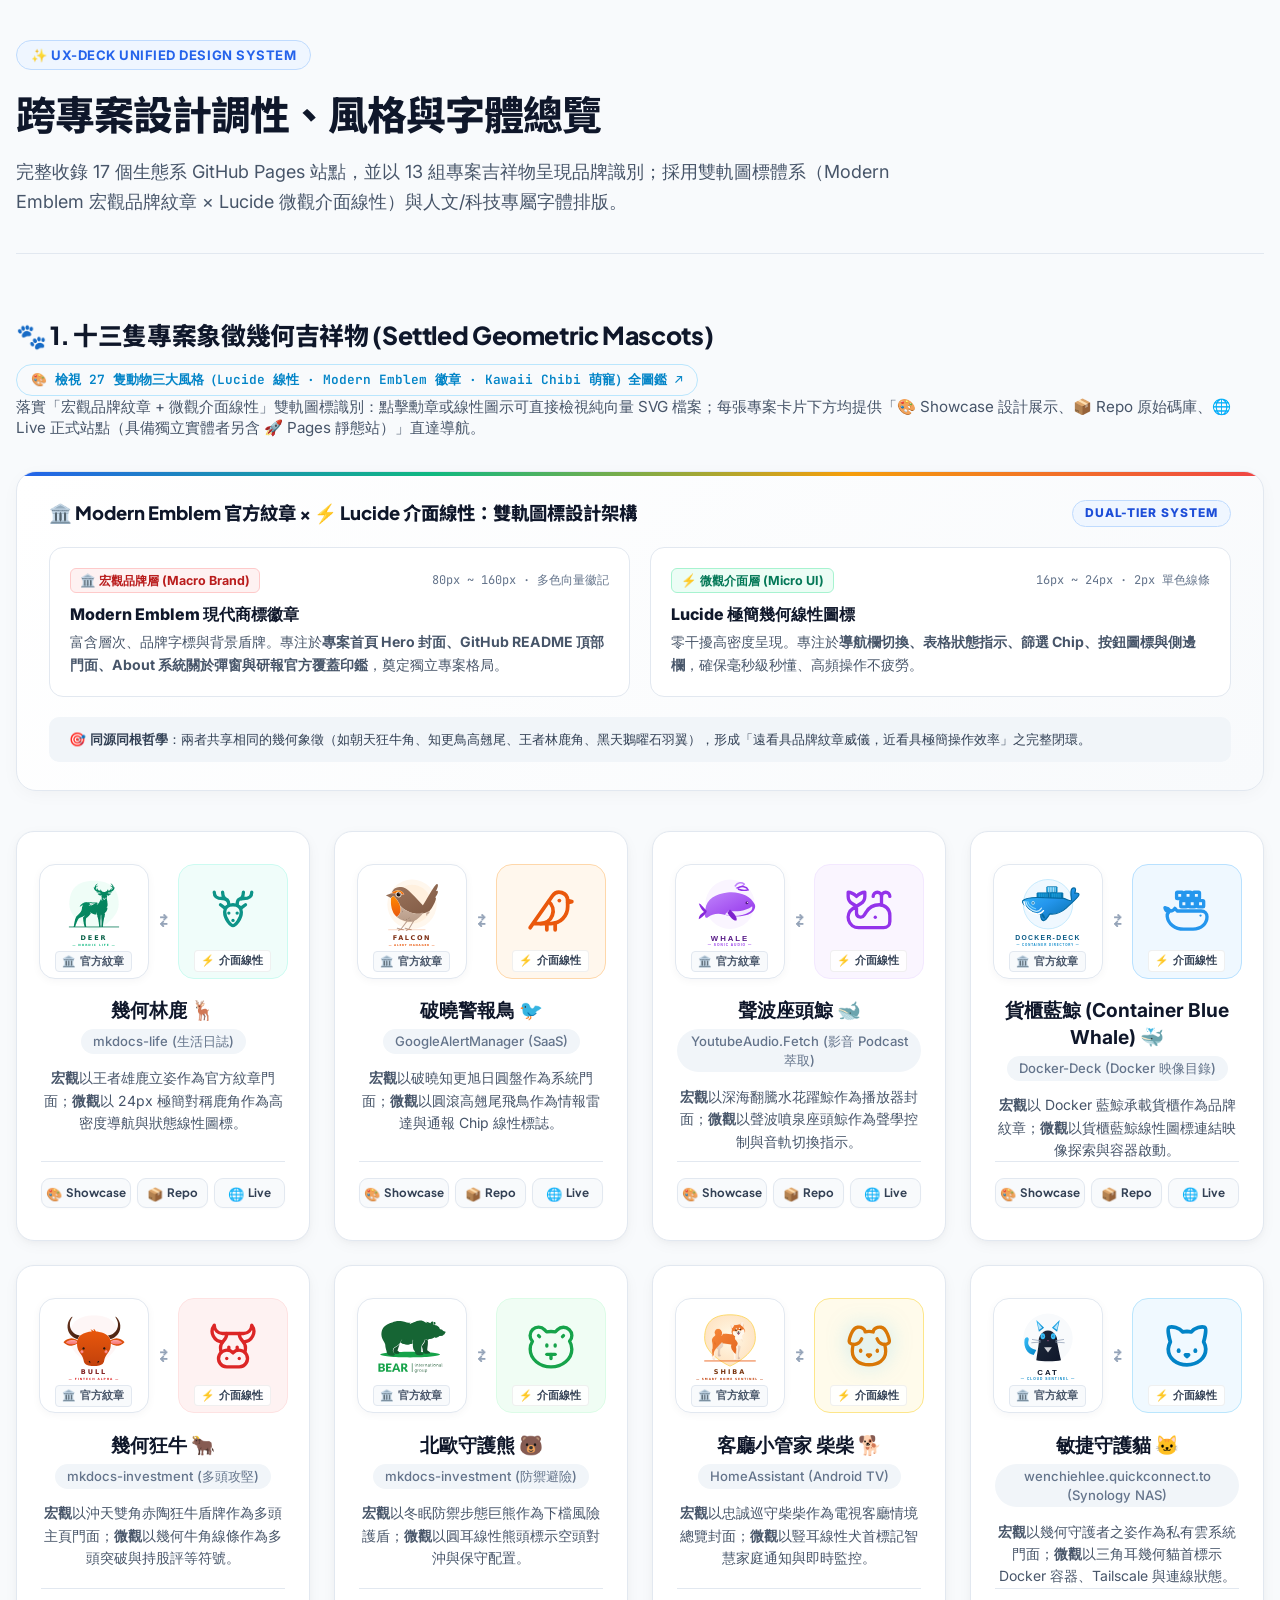
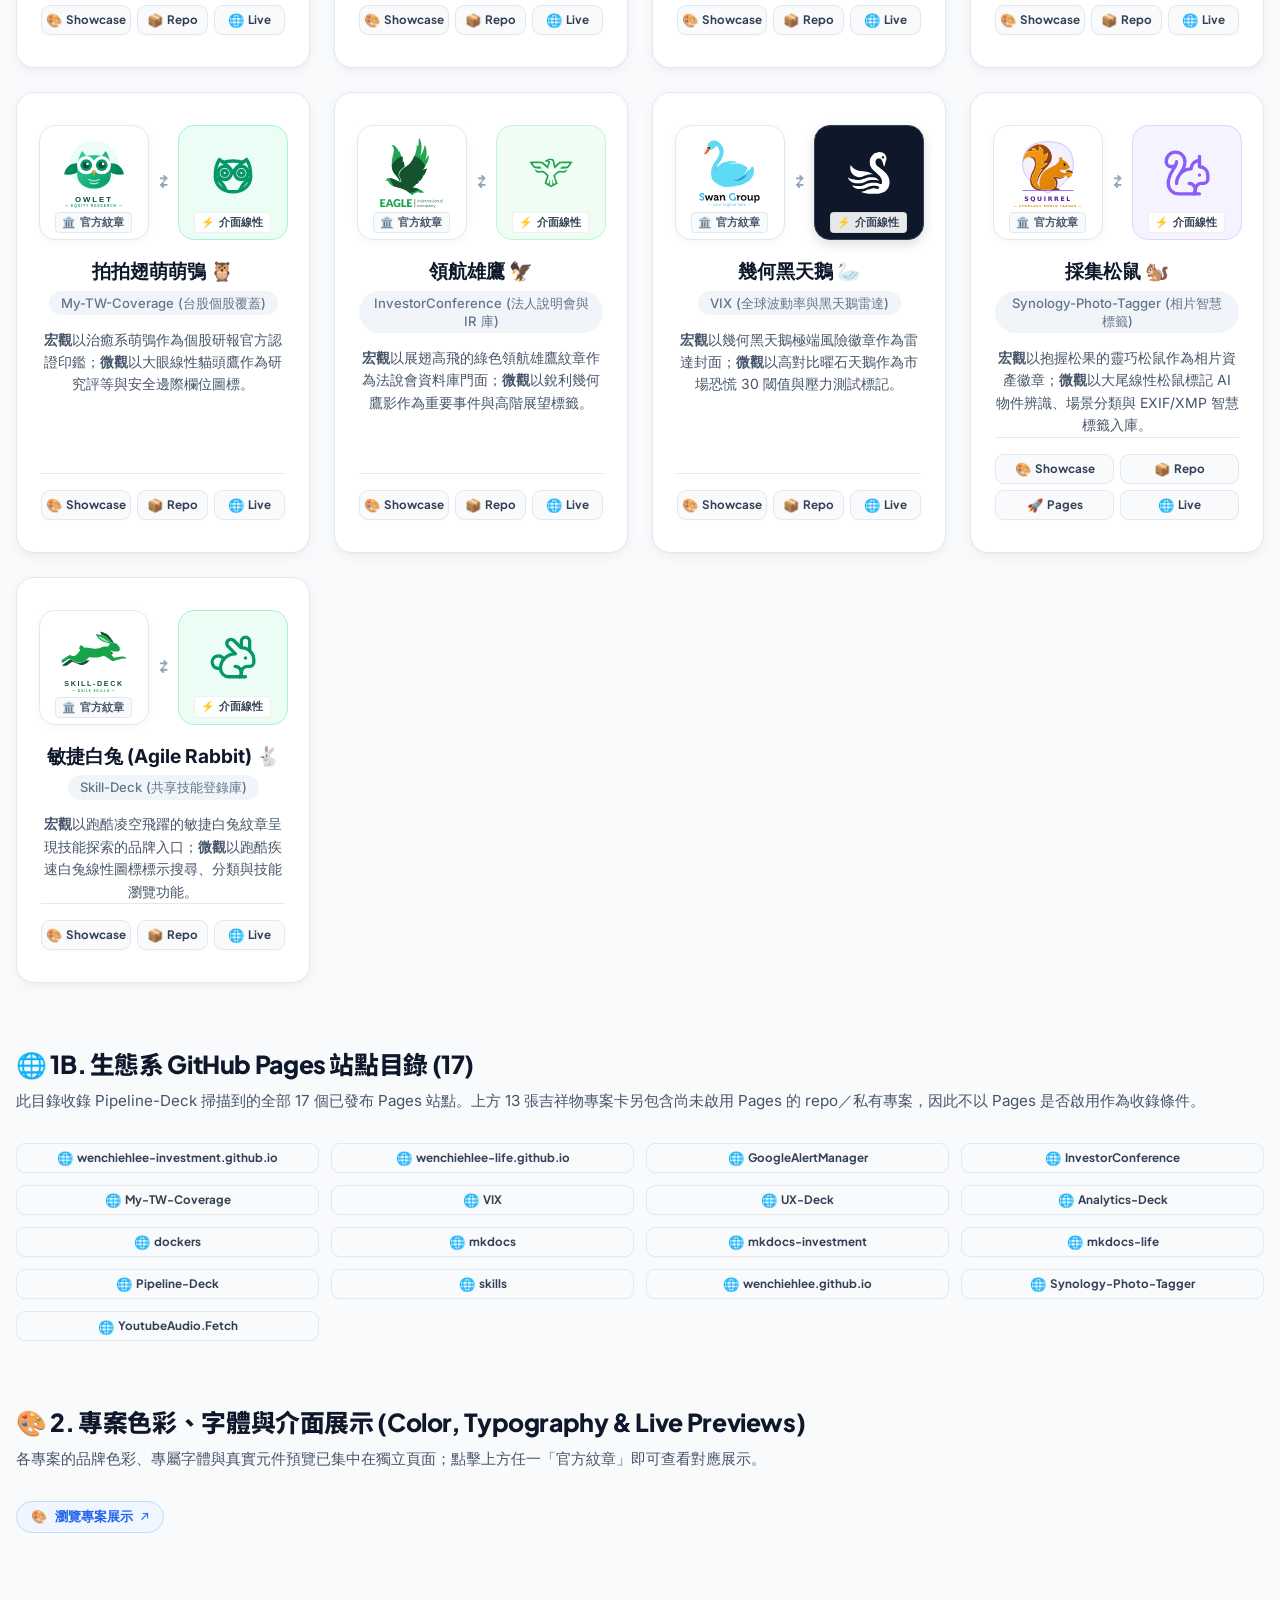
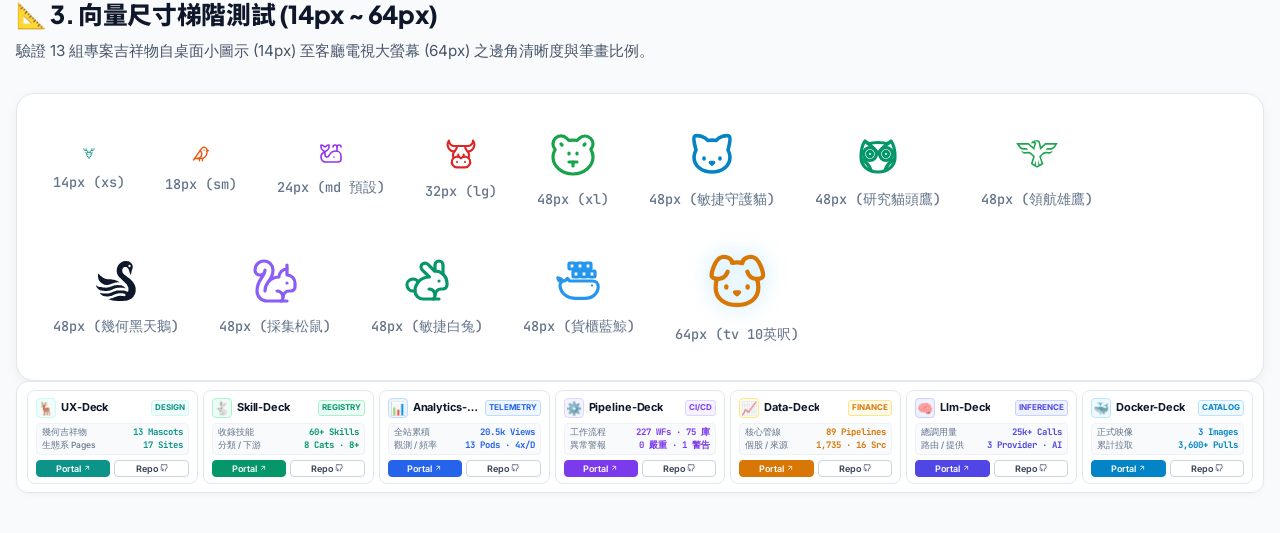
==== index.html @ f63de3fb "fix: clarify mascot and Pages site counts" ====
<!DOCTYPE html>

<html lang="zh-TW">
<head>
<meta charset="utf-8"/>
<meta content="width=device-width, initial-scale=1.0" name="viewport"/>
<title>UX-Deck: 跨專案設計系統與入口導航平台 (Design System &amp; Ecosystem Portal)</title>
<link href="./favicon.svg" rel="icon" type="image/svg+xml"/>
<link href="./favicon.png" rel="icon" sizes="32x32" type="image/png"/>
<link href="./favicon.ico" rel="shortcut icon"/>
<link href="./tokens/tokens.css" rel="stylesheet"/>
<link href="https://fonts.googleapis.com" rel="preconnect"/>
<link crossorigin="" href="https://fonts.gstatic.com" rel="preconnect"/>
<link href="https://fonts.googleapis.com/css2?family=Comfortaa:wght@600;700&amp;family=Inter:wght@400;500;600;700&amp;family=JetBrains+Mono:wght@400;500;600;700&amp;family=LXGW+WenKai+TC:wght@300;400;700&amp;family=Noto+Sans+TC:wght@400;500;600;700&amp;family=Noto+Serif+TC:wght@400;600;700;900&amp;family=Plus+Jakarta+Sans:wght@500;600;700;800&amp;family=Quicksand:wght@500;600;700&amp;family=Zen+Maru+Gothic:wght@500;700&amp;display=swap" rel="stylesheet"/>
<style>
    :root {
      /* White Basis & Crisp Light Theme Palette */
      --bg-studio: #ffffff;
      --bg-subtle: #f8fafc;
      --surface-card: #ffffff;
      --surface-elevated: #f1f5f9;
      --border-light: #e2e8f0;
      --border-subtle: #edf2f7;
      --border-hover: #cbd5e1;
      
      --text-main: #0f172a;       /* Slate 900 */
      --text-muted: #475569;      /* Slate 600 */
      --text-dim: #94a3b8;        /* Slate 400 */

      --shadow-sm: 0 1px 3px rgba(0, 0, 0, 0.05), 0 1px 2px rgba(0, 0, 0, 0.03);
      --shadow-card: 0 4px 16px -2px rgba(15, 23, 42, 0.05), 0 2px 6px -1px rgba(15, 23, 42, 0.03);
      --shadow-hover: 0 12px 28px -4px rgba(15, 23, 42, 0.08), 0 4px 10px -2px rgba(15, 23, 42, 0.04);
    }

    * {
      box-sizing: border-box;
      margin: 0;
      padding: 0;
    }

    body {
      background-color: var(--bg-studio);
      color: var(--text-main);
      font-family: "Noto Sans TC", -apple-system, BlinkMacSystemFont, "Segoe UI", Roboto, sans-serif;
      line-height: 1.6;
      padding: 3.5rem 1.75rem 6rem;
      min-height: 100vh;
      background-image: 
        radial-gradient(circle at 10% 8%, rgba(56, 189, 248, 0.04) 0%, transparent 35%),
        radial-gradient(circle at 90% 15%, rgba(139, 92, 246, 0.03) 0%, transparent 40%),
        radial-gradient(circle at 50% 95%, rgba(13, 148, 136, 0.03) 0%, transparent 45%);
      background-attachment: fixed;
    }

    .container {
      max-width: 1280px;
      margin: 0 auto;
    }

    /* Studio Header */
    header {
      margin-bottom: 3.5rem;
      border-bottom: 1px solid var(--border-light);
      padding-bottom: 2.25rem;
      display: flex;
      flex-direction: column;
      gap: 1.15rem;
    }
    .header-badge {
      display: inline-flex;
      align-items: center;
      gap: 8px;
      background: #eff6ff;
      color: #2563eb;
      border: 1px solid #bfdbfe;
      padding: 5px 14px;
      border-radius: 9999px;
      font-size: 0.82rem;
      font-weight: 700;
      width: fit-content;
      letter-spacing: 0.04em;
    }
    h1 {
      font-size: 2.5rem;
      font-weight: 800;
      letter-spacing: -0.025em;
      line-height: 1.25;
      color: #0f172a;
      font-family: "Plus Jakarta Sans", "Noto Sans TC", sans-serif;
    }
    .subtitle {
      color: var(--text-muted);
      font-size: 1.125rem;
      max-width: 920px;
      line-height: 1.65;
    }

    /* Section Headers */
    .section-title {
      font-size: 1.55rem;
      font-weight: 800;
      margin: 4rem 0 1rem;
      display: flex;
      align-items: center;
      gap: 0.75rem;
      color: #0f172a;
      font-family: "Plus Jakarta Sans", "Noto Sans TC", sans-serif;
      letter-spacing: -0.015em;
    }
    .section-desc {
      color: var(--text-muted);
      font-size: 0.95rem;
      margin-top: -0.5rem;
      margin-bottom: 2rem;
    }

    /* Mascot Icons Standard Styling */
    .ux-icon {
      display: inline-block;
      width: 24px;
      height: 24px;
      vertical-align: middle;
      flex-shrink: 0;
      stroke-width: 1.6;
      stroke: currentColor;
      fill: none;
      stroke-linecap: round;
      stroke-linejoin: round;
      transition: all 0.25s cubic-bezier(0.2, 0, 0, 1);
    }
    .ux-icon-xs { width: 14px; height: 14px; }
    .ux-icon-sm { width: 18px; height: 18px; }
    .ux-icon-md { width: 24px; height: 24px; }
    .ux-icon-lg { width: 32px; height: 32px; }
    .ux-icon-xl { width: 48px; height: 48px; }
    .ux-icon-tv { width: 64px; height: 64px; stroke-width: 2.0; }

    /* Mascot Brand Colors & Micro-Interactions on Light Background */
    .ux-icon-deer { color: #0d9488; }
    .ux-icon-deer:hover { transform: translateY(-3px) scale(1.08); color: #0f766e; }

    .ux-icon-falcon { color: #ea580c; }
    .ux-icon-falcon:hover { transform: rotate(-6deg) scale(1.1); color: #c2410c; }

    .ux-icon-whale { color: #9333ea; }
    .ux-icon-whale:hover { transform: translateY(-3px) rotate(3deg); color: #7e22ce; }

    .ux-icon-bull { color: #dc2626; }
    .ux-icon-bull:hover { transform: translateY(-3px) scale(1.1); color: #b91c1c; }

    .ux-icon-bear { color: #16a34a; }
    .ux-icon-bear:hover { transform: translateY(3px) scale(1.08); color: #15803d; }

    .ux-icon-sentinel { color: #d97706; }
    .ux-icon-sentinel:hover { transform: scale(1.12); color: #b45309; }

    .ux-icon-owl { color: #059669; }
    .ux-icon-owl:hover { transform: translateY(-3px) scale(1.1); color: #047857; }


    /* Squirrel Brand Styles (Synology-Photo-Tagger) */
    .ux-icon-squirrel { color: #8b5cf6; }
    .ux-icon-squirrel:hover { transform: translateY(-3px) scale(1.1); color: #7c3aed; filter: drop-shadow(0 0 8px rgba(139, 92, 246, 0.45)); }
    .mascot-card.card-squirrel:hover::before { background: #8b5cf6; }
    .wrapper-squirrel { background: #f5f3ff; border: 1px solid #ddd6fe; }

    /* Photo Tagger Live Preview Mock */
    .preview-tagger-menubar {
      background: #ffffff;
      border: 1px solid #e9d5ff;
      border-radius: 12px;
      padding: 12px 18px;
      margin-bottom: 1.25rem;
      box-shadow: 0 2px 10px rgba(139, 92, 246, 0.05);
    }
    .tagger-mock-header {
      display: flex;
      align-items: center;
      justify-content: space-between;
      margin-bottom: 12px;
      flex-wrap: wrap;
      gap: 10px;
    }
    .tagger-mock-brand {
      display: flex;
      align-items: center;
      gap: 8px;
      font-weight: 800;
      font-size: 0.96rem;
      color: #4c1d95;
    }
    .tagger-mock-brand svg {
      width: 20px;
      height: 20px;
      color: #8b5cf6;
    }
    .tagger-mock-status {
      display: inline-flex;
      align-items: center;
      gap: 6px;
      font-size: 0.74rem;
      font-weight: 600;
      color: #7c3aed;
      background: #f5f3ff;
      border: 1px solid #ddd6fe;
      padding: 3px 10px;
      border-radius: 9999px;
    }
    .tagger-mock-tabs {
      display: flex;
      align-items: center;
      gap: 6px;
      overflow-x: auto;
      padding-bottom: 2px;
    }
    .tagger-mock-tab {
      font-size: 0.78rem;
      font-weight: 600;
      padding: 5px 12px;
      border-radius: 8px;
      color: #64748b;
      cursor: pointer;
      white-space: nowrap;
      transition: all 0.2s ease;
    }
    .tagger-mock-tab:hover {
      color: #4c1d95;
      background: #faf5ff;
    }
    .tagger-mock-tab.active {
      color: #ffffff;
      background: #8b5cf6;
      box-shadow: 0 2px 6px rgba(139, 92, 246, 0.35);
    }
    .preview-tagger {
      background: #ffffff;
      border: 1px solid #e9d5ff;
      border-radius: 14px;
      padding: 1.5rem;
      box-shadow: 0 4px 20px rgba(139, 92, 246, 0.04);
    }
    .tagger-grid {
      display: grid;
      grid-template-columns: repeat(auto-fit, minmax(240px, 1fr));
      gap: 16px;
      margin-bottom: 1.25rem;
    }
    .tagger-photo-card {
      background: #faf5ff;
      border: 1px solid #e9d5ff;
      border-radius: 12px;
      overflow: hidden;
      display: flex;
      flex-direction: column;
      transition: all 0.2s ease;
    }
    .tagger-photo-card:hover {
      transform: translateY(-2px);
      box-shadow: 0 6px 16px rgba(139, 92, 246, 0.12);
      border-color: #c4b5fd;
    }
    .tagger-thumb {
      height: 120px;
      position: relative;
      display: flex;
      align-items: center;
      justify-content: center;
      color: #ffffff;
      font-size: 0.82rem;
      font-weight: 700;
      text-shadow: 0 1px 3px rgba(0, 0, 0, 0.4);
    }
    .tagger-meta-body {
      padding: 12px;
      display: flex;
      flex-direction: column;
      gap: 8px;
    }
    .tagger-file-row {
      display: flex;
      justify-content: space-between;
      align-items: center;
      font-size: 0.75rem;
      font-family: "JetBrains Mono", monospace;
      color: #6b21a8;
      font-weight: 700;
    }
    .tagger-confidence {
      font-size: 0.7rem;
      font-weight: 700;
      color: #d97706;
      background: #fef3c7;
      padding: 1px 6px;
      border-radius: 4px;
    }
    .tagger-chips {
      display: flex;
      flex-wrap: wrap;
      gap: 4px;
    }
    .tagger-chip {
      font-size: 0.72rem;
      font-weight: 600;
      padding: 2px 7px;
      border-radius: 6px;
      background: #f3e8ff;
      color: #6b21a8;
      border: 1px solid #e9d5ff;
    }
    .tagger-chip.highlight {
      background: #fef3c7;
      color: #b45309;
      border-color: #fde68a;
    }
    .tagger-sync-badge {
      display: inline-flex;
      align-items: center;
      gap: 4px;
      font-size: 0.7rem;
      font-weight: 600;
      color: #059669;
    }

    /* Mascot Grid (White Card Basis) */
    .mascot-grid {
      display: grid;
      grid-template-columns: repeat(auto-fit, minmax(260px, 1fr));
      gap: 1.5rem;
      margin-bottom: 3.5rem;
    }
    .mascot-card {
      background: var(--surface-card);
      border: 1px solid var(--border-light);
      border-radius: 18px;
      padding: 2rem 1.5rem;
      display: flex;
      flex-direction: column;
      align-items: center;
      text-align: center;
      transition: all 0.25s ease;
      position: relative;
      overflow: hidden;
      box-shadow: var(--shadow-card);
    }
    .mascot-card::before {
      content: "";
      position: absolute;
      top: 0;
      left: 0;
      right: 0;
      height: 4px;
      background: transparent;
      transition: all 0.25s ease;
    }
    .mascot-card:hover {
      transform: translateY(-5px);
      border-color: var(--border-hover);
      box-shadow: var(--shadow-hover);
    }
    .mascot-card.card-deer:hover::before { background: #0d9488; }
    .mascot-card.card-falcon:hover::before { background: #ea580c; }
    .mascot-card.card-whale:hover::before { background: #9333ea; }
    .ux-icon-docker { color: #2496ed; }
    .ux-icon-docker:hover { transform: translateY(-3px) scale(1.08); color: #0877c9; }
    .mascot-card.card-docker-whale:hover::before { background: #2496ed; }
    .wrapper-docker-whale { background: #eff8ff; border: 1px solid #b8e1ff; }
    .mascot-card.card-bull:hover::before { background: #dc2626; }
    .mascot-card.card-bear:hover::before { background: #16a34a; }
    .mascot-card.card-sentinel:hover::before { background: #d97706; }
    .mascot-card.card-owl:hover::before { background: #059669; }

    .ux-icon-pangolin { color: #0284c7; }
    .ux-icon-pangolin:hover { transform: scale(1.12); color: #0369a1; }
    .mascot-card.card-pangolin:hover::before { background: #0284c7; }
    .wrapper-pangolin { background: #f0f9ff; border: 1px solid #bae6fd; }

    .ux-icon-eagle { color: #22a553; }
    .ux-icon-eagle:hover { transform: translateY(-3px) scale(1.08); color: #166534; filter: drop-shadow(0 0 8px rgba(34, 165, 83, 0.45)); }
    .mascot-card.card-eagle:hover::before { background: #22a553; }
    .wrapper-eagle { background: #f0fdf4; border: 1px solid #bbf7d0; }

    .ux-icon-swan { color: #0f172a; }
    .ux-icon-swan:hover { transform: translateY(-3px) scale(1.08); color: #ef4444; filter: drop-shadow(0 0 8px rgba(239, 68, 68, 0.6)); }
    .mascot-card.card-swan:hover::before { background: #0f172a; }
    .wrapper-swan { background: #0f172a; border: 1px solid #334155; box-shadow: 0 4px 12px rgba(15, 23, 42, 0.15); }
    .wrapper-swan .ux-icon-swan, .vix-mock-brand .ux-icon-swan { color: #ffffff; }

    /* Skill-Deck / Agile Rabbit */
    .ux-icon-rabbit { color: #059669; }
    .ux-icon-rabbit:hover { transform: translateY(-3px) scale(1.08); color: #047857; }
    .mascot-card.card-rabbit:hover::before { background: #059669; }
    .wrapper-rabbit { background: #ecfdf5; border: 1px solid #a7f3d0; }
    .skills-registry-preview {
      border: 1px solid #d1fae5;
      border-radius: 16px;
      background: #f8fffb;
      padding: clamp(14px, 2.5vw, 24px);
      color: #0f172a;
    }
    .skills-registry-topbar, .skills-registry-brand, .skills-registry-actions,
    .skills-registry-stats, .skills-registry-filters, .skills-card-meta,
    .skills-card-footer { display: flex; align-items: center; }
    .skills-registry-topbar { justify-content: space-between; gap: 12px; flex-wrap: wrap; margin-bottom: 20px; }
    .skills-registry-brand { gap: 10px; font-weight: 800; color: #065f46; }
    .skills-registry-brand img { width: 34px; height: 34px; object-fit: contain; }
    .skills-registry-actions { gap: 8px; flex-wrap: wrap; }
    .skills-language-toggle { display: inline-flex; padding: 2px; gap: 2px; border: 1px solid #a7f3d0; border-radius: 999px; background: #fff; }
    .skills-language-toggle button { border: 0; border-radius: 999px; padding: 4px 8px; background: transparent; color: #047857; font: 700 .66rem "Inter", "Noto Sans TC", sans-serif; cursor: pointer; }
    .skills-language-toggle button[aria-pressed="true"] { background: #059669; color: #fff; }
    .skills-language-toggle button:focus-visible { outline: 2px solid #047857; outline-offset: 2px; }
    .skills-registry-link { color: #047857; text-decoration: none; font-size: .78rem; font-weight: 700; padding: 6px 10px; border: 1px solid #a7f3d0; border-radius: 999px; background: #fff; }
    .skills-registry-hero { display: grid; grid-template-columns: minmax(0, 1fr) auto; gap: 20px; align-items: center; padding: 18px 20px; border: 1px solid #d1fae5; border-radius: 14px; background: linear-gradient(115deg, #fff 0%, #ecfdf5 100%); }
    .skills-registry-hero h3 { font-size: clamp(1.1rem, 2vw, 1.45rem); color: #064e3b; margin-bottom: 4px; }
    .skills-registry-hero p { color: #475569; font-size: .86rem; }
    .skills-registry-search { margin: 16px 0 12px; background: #fff; border: 1px solid #a7f3d0; border-radius: 10px; padding: 10px 14px; color: #64748b; font-size: .82rem; }
    .skills-registry-stats { gap: 8px; flex-wrap: wrap; margin-bottom: 14px; }
    .skills-stat { padding: 5px 9px; border-radius: 8px; background: #fff; border: 1px solid #d1fae5; font-size: .72rem; color: #475569; }
    .skills-stat strong { color: #047857; font-family: "JetBrains Mono", monospace; }
    .skills-registry-filters { gap: 7px; flex-wrap: wrap; margin-bottom: 14px; }
    .skills-filter { padding: 4px 9px; border: 1px solid #d1d5db; border-radius: 999px; background: #fff; color: #475569; font-size: .68rem; }
    .skills-filter.active { background: #059669; border-color: #059669; color: #fff; }
    .skills-registry-list { display: grid; grid-template-columns: repeat(2, minmax(0, 1fr)); gap: 10px; }
    .skills-entry { min-width: 0; padding: 12px; border: 1px solid #e2e8f0; border-radius: 11px; background: #fff; }
    .skills-entry h4 { color: #0f172a; font: 700 .77rem "JetBrains Mono", monospace; overflow-wrap: anywhere; margin: 0 0 6px; }
    .skills-card-meta { justify-content: space-between; gap: 8px; margin-bottom: 6px; color: #047857; font-size: .67rem; }
    .skills-entry p { color: #475569; font-size: .73rem; line-height: 1.55; min-height: 2.25em; }
    .skills-card-footer { justify-content: space-between; gap: 8px; margin-top: 9px; padding-top: 8px; border-top: 1px solid #f1f5f9; color: #64748b; font-size: .66rem; }
    .skills-card-footer a { color: #047857; font-weight: 700; text-decoration: none; }
    @media (max-width: 640px) {
      .skills-registry-hero { grid-template-columns: 1fr; }
      .skills-registry-hero img { display: none; }
      .skills-registry-list { grid-template-columns: 1fr; }
    }

    /* 6. wenchiehlee.quickconnect.to Top Bar Preview (Synology Blue NAS 控制列) */
    .preview-nas-menubar {
      background: #ffffff;
      border-radius: 14px;
      overflow: hidden;
      box-shadow: 0 4px 16px rgba(2, 132, 199, 0.16);
      border: 1px solid #bae6fd;
      font-family: "JetBrains Mono", "Inter", sans-serif;
      margin-bottom: 1.15rem;
    }
    .nas-mock-header {
      display: flex;
      align-items: center;
      justify-content: space-between;
      padding: 10px 16px;
      background: #0284c7;
      border-bottom: 1px solid #0369a1;
      gap: 12px;
      flex-wrap: wrap;
    }
    .nas-mock-brand {
      display: flex;
      align-items: center;
      gap: 8px;
    }
    .nas-mock-brand svg {
      width: 22px;
      height: 22px;
      color: #bae6fd;
      filter: drop-shadow(0 0 6px rgba(56, 189, 248, 0.55));
    }
    .nas-mock-site-title {
      font-size: 0.94rem;
      font-weight: 700;
      color: #ffffff;
      letter-spacing: -0.01em;
    }
    .nas-mock-badges {
      display: flex;
      align-items: center;
      gap: 8px;
      flex-wrap: wrap;
    }
    .nas-mock-status {
      display: inline-flex;
      align-items: center;
      gap: 5px;
      font-size: 0.72rem;
      font-weight: 700;
      color: #ffffff;
      background: #22c55e;
      border: 1px solid rgba(255, 255, 255, 0.3);
      padding: 2px 8px;
      border-radius: 9999px;
      box-shadow: 0 1px 3px rgba(34, 197, 94, 0.3);
    }
    .nas-mock-pill {
      background: rgba(255, 255, 255, 0.18);
      border: 1px solid rgba(255, 255, 255, 0.32);
      padding: 2px 8px;
      border-radius: 9999px;
      font-size: 0.72rem;
      font-weight: 600;
      color: #ffffff;
      white-space: nowrap;
    }
    .nas-mock-tabs {
      display: flex;
      align-items: center;
      gap: 12px;
      padding: 6px 16px 8px;
      background: #0369a1;
      overflow-x: auto;
      scrollbar-width: none;
    }
    .nas-mock-tabs::-webkit-scrollbar { display: none; }
    .nas-mock-tab {
      font-size: 0.8rem;
      font-weight: 600;
      color: rgba(255, 255, 255, 0.85);
      padding: 2px 0;
      position: relative;
      cursor: pointer;
      white-space: nowrap;
      transition: color 0.18s ease;
    }
    .nas-mock-tab:hover {
      color: #ffffff;
    }
    .nas-mock-tab.active {
      color: #ffffff;
      font-weight: 700;
    }
    .nas-mock-tab.active::after {
      content: "";
      position: absolute;
      bottom: -4px;
      left: 0;
      right: 0;
      height: 2.5px;
      background: #38bdf8;
      border-radius: 2px;
      box-shadow: 0 0 6px rgba(56, 189, 248, 0.8);
    }

    /* Preview: Synology NAS White Basis DevOps HUD */
    .preview-nas {
      background: #ffffff;
      color: #0f172a;
      border-radius: 20px;
      padding: 2.25rem;
      border: 1px solid #e2e8f0;
      box-shadow: 0 4px 20px rgba(15, 23, 42, 0.05);
      font-family: "Roboto", "Noto Sans TC", sans-serif;
      position: relative;
      overflow: hidden;
    }
    .preview-nas::before {
      content: "";
      position: absolute;
      top: 0;
      left: 0;
      right: 0;
      height: 3px;
      background: linear-gradient(90deg, #0284c7, #38bdf8);
    }
    .nas-header-row {
      display: flex;
      align-items: center;
      justify-content: space-between;
      margin-bottom: 1.25rem;
    }
    .nas-title-box {
      display: flex;
      align-items: center;
      gap: 10px;
    }
    .nas-title {
      font-size: 1.35rem;
      font-weight: 700;
      color: #0f172a;
      letter-spacing: -0.01em;
    }
    .nas-status-badge {
      display: inline-flex;
      align-items: center;
      gap: 6px;
      background: #f0fdf4;
      border: 1px solid #bbf7d0;
      color: #16a34a;
      padding: 3px 10px;
      border-radius: 9999px;
      font-size: 0.76rem;
      font-weight: 700;
      font-family: "JetBrains Mono", monospace;
    }
    .nas-desc-text {
      font-size: 0.88rem;
      color: #475569;
      line-height: 1.6;
      margin-bottom: 1.5rem;
    }
    .nas-metrics-grid {
      display: grid;
      grid-template-columns: repeat(auto-fit, minmax(130px, 1fr));
      gap: 12px;
      margin-bottom: 1.5rem;
    }
    .nas-subcard {
      background: #f8fafc;
      border: 1px solid #e2e8f0;
      padding: 12px 14px;
      border-radius: 12px;
    }
    .nas-subcard-label {
      font-size: 0.72rem;
      color: #64748b;
      font-weight: 600;
      text-transform: uppercase;
      letter-spacing: 0.04em;
      margin-bottom: 4px;
    }
    .nas-subcard-val {
      font-size: 1.15rem;
      font-weight: 700;
      font-family: "JetBrains Mono", monospace;
      color: #0284c7;
    }
    .nas-footer-row {
      display: flex;
      align-items: center;
      justify-content: space-between;
      border-top: 1px solid #e2e8f0;
      padding-top: 1rem;
      font-size: 0.82rem;
      color: #64748b;
    }
    .nas-btn-link {
      display: inline-flex;
      align-items: center;
      gap: 6px;
      background: #0284c7;
      color: #ffffff;
      padding: 6px 14px;
      border-radius: 8px;
      font-size: 0.82rem;
      font-weight: 600;
      text-decoration: none;
      transition: background 0.2s ease, transform 0.2s ease;
    }
    .nas-btn-link:hover {
      background: #0369a1;
      transform: translateY(-1px);
    }


    .icon-wrapper {
      width: 80px;
      height: 80px;
      border-radius: 22px;
      display: flex;
      align-items: center;
      justify-content: center;
      margin-bottom: 1.25rem;
      transition: all 0.25s cubic-bezier(0.4, 0, 0.2, 1);
      text-decoration: none;
      cursor: pointer;
      position: relative;
    }
    .icon-wrapper:hover {
      transform: scale(1.12) translateY(-2px);
      box-shadow: 0 10px 24px rgba(15, 23, 42, 0.08);
    }
    .wrapper-deer { background: #f0fdfa; border: 1px solid #ccfbf1; }
    .wrapper-falcon { background: #fff7ed; border: 1px solid #fed7aa; }
    .wrapper-whale { background: #faf5ff; border: 1px solid #f3e8ff; }
    .wrapper-bull { background: #fef2f2; border: 1px solid #fee2e2; }
    .wrapper-bear { background: #f0fdf4; border: 1px solid #dcfce7; }
    .wrapper-sentinel { background: #fffbeb; border: 1px solid #fde68a; }
    .wrapper-owl { background: #ecfdf5; border: 1px solid #a7f3d0; }
    .wrapper-pangolin { background: #f0f9ff; border: 1px solid #bae6fd; }

    .mascot-card {
      user-select: text;
      -webkit-user-select: text;
    }
    .mascot-name {
      font-weight: 700;
      font-size: 1.2rem;
      margin-bottom: 0.35rem;
      color: #0f172a;
      user-select: text;
      -webkit-user-select: text;
      cursor: text;
    }
    .mascot-project {
      font-size: 0.82rem;
      color: #64748b;
      background: #f1f5f9;
      padding: 3px 12px;
      border-radius: 9999px;
      margin-bottom: 0.85rem;
      font-weight: 500;
      user-select: text;
      -webkit-user-select: text;
      cursor: text;
    }
    .mascot-desc {
      font-size: 0.875rem;
      color: #475569;
      line-height: 1.6;
      user-select: text;
      -webkit-user-select: text;
      cursor: text;
    }

    /* Section 2: Merged Specs & Live Component Previews (1, 1, 1, 1, 1, 1, 1 Layout) */
    .merged-ecosystem-grid {
      display: grid;
      grid-template-columns: 1fr;
      gap: 2.5rem;
      margin-bottom: 3.5rem;
    }
    .merged-project-card {
      background: var(--surface-card);
      border: 1px solid var(--border-light);
      border-radius: 20px;
      padding: 1.85rem;
      display: flex;
      flex-direction: column;
      gap: 1.35rem;
      box-shadow: var(--shadow-card);
      transition: all 0.25s ease;
      position: relative;
    }
    .merged-project-card:hover {
      box-shadow: var(--shadow-hover);
      border-color: var(--border-hover);
    }
    .merged-project-card.full-width {
      grid-column: 1 / -1;
    }
    @media (max-width: 960px) {
      .merged-ecosystem-grid {
        grid-template-columns: 1fr;
      }
    }

    .project-header-bar {
      display: flex;
      align-items: center;
      justify-content: space-between;
      border-bottom: 1px solid var(--border-light);
      padding-bottom: 1rem;
      gap: 1rem;
      flex-wrap: wrap;
    }
    .project-identity {
      display: flex;
      align-items: center;
      gap: 0.85rem;
    }
    .project-title-group {
      display: flex;
      flex-direction: column;
    }
    .project-name {
      font-size: 1.22rem;
      font-weight: 800;
      color: #0f172a;
      letter-spacing: -0.015em;
      line-height: 1.3;
    }
    .project-category {
      font-size: 0.82rem;
      color: #64748b;
      font-weight: 500;
    }
    .live-url-pill {
      display: inline-flex;
      align-items: center;
      gap: 6px;
      padding: 6px 14px;
      border-radius: 9999px;
      font-size: 0.8rem;
      font-weight: 600;
      font-family: "JetBrains Mono", monospace;
      text-decoration: none;
      background: #eff6ff;
      color: #2563eb;
      border: 1px solid #bfdbfe;
      transition: all 0.2s ease;
      white-space: nowrap;
    }
    .live-url-pill:hover {
      background: #2563eb;
      color: #ffffff;
      border-color: #2563eb;
      transform: translateY(-1px);
      box-shadow: 0 4px 12px rgba(37, 99, 235, 0.25);
    }
    .specs-section {
      display: flex;
      flex-direction: column;
      gap: 0.85rem;
      background: #f8fafc;
      border: 1px solid var(--border-light);
      border-radius: 14px;
      padding: 1.15rem 1.25rem;
    }
    .specs-top-row {
      display: flex;
      align-items: center;
      justify-content: space-between;
      gap: 1rem;
      flex-wrap: wrap;
    }
    .specs-badge-label {
      font-size: 0.75rem;
      font-weight: 700;
      color: #64748b;
      text-transform: uppercase;
      letter-spacing: 0.05em;
    }
    .matrix-swatches {
      display: flex;
      gap: 8px;
    }
    .swatch {
      width: 26px;
      height: 26px;
      border-radius: 7px;
      border: 1px solid rgba(0, 0, 0, 0.08);
      cursor: pointer;
      transition: transform 0.2s ease;
      box-shadow: 0 1px 3px rgba(0, 0, 0, 0.08);
    }
    .swatch:hover {
      transform: scale(1.15);
    }
    .font-sample-box {
      border-top: 1px dashed #e2e8f0;
      padding-top: 0.75rem;
    }
    .font-name-tag {
      font-size: 0.72rem;
      color: #64748b;
      font-weight: 600;
      text-transform: uppercase;
      letter-spacing: 0.04em;
      margin-bottom: 0.35rem;
      display: flex;
      justify-content: space-between;
    }
    .font-preview-text {
      font-size: 0.96rem;
      color: #1e293b;
      line-height: 1.5;
    }
    .live-preview-section {
      display: flex;
      flex-direction: column;
      gap: 0.65rem;
    }
    .preview-section-header {
      font-size: 0.75rem;
      font-weight: 700;
      color: #64748b;
      text-transform: uppercase;
      letter-spacing: 0.05em;
      display: flex;
      align-items: center;
      gap: 6px;
    }

    /* 1. Life Top Bar Menu Preview (實體頂部導航與選單列預覽) */
    .preview-life-menubar {
      background: #009688;
      border-radius: 14px;
      overflow: hidden;
      box-shadow: 0 4px 16px rgba(13, 148, 136, 0.16);
      border: 1px solid rgba(255, 255, 255, 0.18);
      font-family: "Quicksand", "LXGW WenKai TC", -apple-system, sans-serif;
      margin-bottom: 1.15rem;
    }
    .life-mock-header {
      display: flex;
      align-items: center;
      justify-content: space-between;
      padding: 10px 16px;
      background: #009688;
      color: #ffffff;
      gap: 12px;
      flex-wrap: wrap;
    }
    .life-mock-brand {
      display: flex;
      align-items: center;
      gap: 8px;
    }
    .life-mock-brand svg {
      width: 22px;
      height: 22px;
      stroke: #2dd4bf;
      stroke-width: 1.8;
      fill: none;
      filter: drop-shadow(0 0 6px rgba(45, 212, 191, 0.45));
    }
    .life-mock-site-title {
      font-size: 0.96rem;
      font-weight: 700;
      color: #ffffff;
      letter-spacing: 0.02em;
    }
    .life-mock-controls {
      display: flex;
      align-items: center;
      gap: 8px;
    }
    .life-mock-search {
      display: flex;
      align-items: center;
      gap: 6px;
      background: rgba(0, 0, 0, 0.16);
      padding: 4px 10px;
      border-radius: 6px;
      font-size: 0.78rem;
      color: rgba(255, 255, 255, 0.85);
    }
    .life-mock-pill {
      background: rgba(255, 255, 255, 0.18);
      border: 1px solid rgba(255, 255, 255, 0.32);
      padding: 3px 10px;
      border-radius: 9999px;
      font-size: 0.74rem;
      font-weight: 600;
      color: #ffffff;
      white-space: nowrap;
    }
    .life-mock-tabs {
      display: flex;
      align-items: center;
      gap: 14px;
      padding: 6px 16px 8px;
      background: #00897b;
      overflow-x: auto;
      scrollbar-width: none;
    }
    .life-mock-tabs::-webkit-scrollbar { display: none; }
    .life-mock-tab {
      font-size: 0.82rem;
      font-weight: 600;
      color: rgba(255, 255, 255, 0.88);
      padding: 2px 0;
      position: relative;
      cursor: pointer;
      white-space: nowrap;
      transition: color 0.18s ease;
    }
    .life-mock-tab:hover {
      color: #ffffff;
    }
    .life-mock-tab.active {
      color: #ffffff;
      font-weight: 700;
    }
    .life-mock-tab.active::after {
      content: "";
      position: absolute;
      bottom: -4px;
      left: 0;
      right: 0;
      height: 2.5px;
      background: #ffffff;
      border-radius: 2px;
    }

    /* 1. Life Warm Editorial Card (方案 A: LXGW WenKai TC 溫潤隨筆手帳風) */
    .preview-life {
      background: #faf8f5;
      color: #292524;
      border-radius: 20px;
      padding: 2.25rem;
      border: 1px solid #e7e5e4;
      box-shadow: 0 6px 24px -4px rgba(13, 148, 136, 0.06);
      font-family: "LXGW WenKai TC", -apple-system, sans-serif;
      position: relative;
    }
    .life-tag {
      display: inline-flex;
      align-items: center;
      gap: 6px;
      background: rgba(13, 148, 136, 0.1);
      color: #0d9488;
      padding: 4px 14px;
      border-radius: 9999px;
      font-weight: 700;
      font-size: 0.82rem;
      margin-bottom: 1.15rem;
      font-family: "Quicksand", "Noto Sans TC", sans-serif;
    }
    .life-title {
      font-size: 1.55rem;
      font-weight: 700;
      color: #1c1917;
      margin-bottom: 0.85rem;
      line-height: 1.4;
    }
    .life-body {
      font-size: 1rem;
      color: #57534e;
      line-height: 1.8;
      margin-bottom: 1.5rem;
    }
    .life-footer {
      display: flex;
      align-items: center;
      justify-content: space-between;
      border-top: 1px solid #e7e5e4;
      padding-top: 1.15rem;
      font-family: "Noto Sans TC", sans-serif;
      font-size: 0.85rem;
      color: #78716c;
    }
    .life-btn {
      color: #0d9488;
      font-weight: 700;
      text-decoration: none;
      display: inline-flex;
      align-items: center;
      gap: 4px;
      transition: color 0.2s ease;
    }
    .life-btn:hover { color: #0f766e; }

    /* 2. GoogleAlertManager Top Bar Preview (即時情報過濾選單列) */
    .preview-alert-menubar {
      background: #ffffff;
      border-radius: 14px;
      overflow: hidden;
      box-shadow: 0 4px 16px rgba(234, 88, 12, 0.12);
      border: 1px solid #fed7aa;
      font-family: "Inter", "Noto Sans TC", sans-serif;
      margin-bottom: 1.15rem;
    }
    .alert-mock-header {
      display: flex;
      align-items: center;
      justify-content: space-between;
      padding: 10px 16px;
      background: #ffffff;
      border-bottom: 1px solid #ffedd5;
      gap: 12px;
      flex-wrap: wrap;
    }
    .alert-mock-brand {
      display: flex;
      align-items: center;
      gap: 8px;
    }
    .alert-mock-brand svg {
      width: 22px;
      height: 22px;
      color: #ea580c;
    }
    .alert-mock-site-title {
      font-size: 0.96rem;
      font-weight: 800;
      color: #0f172a;
      letter-spacing: -0.01em;
    }
    .alert-mock-status {
      display: inline-flex;
      align-items: center;
      gap: 5px;
      font-size: 0.72rem;
      font-weight: 700;
      color: #16a34a;
      background: #f0fdf4;
      border: 1px solid #bbf7d0;
      padding: 2px 8px;
      border-radius: 9999px;
      font-family: "JetBrains Mono", monospace;
    }
    .alert-mock-tabs {
      display: flex;
      align-items: center;
      gap: 8px;
      padding: 6px 16px 8px;
      background: #fff7ed;
      overflow-x: auto;
      scrollbar-width: none;
    }
    .alert-mock-tabs::-webkit-scrollbar { display: none; }
    .alert-mock-tab {
      font-size: 0.8rem;
      font-weight: 600;
      color: #9a3412;
      padding: 3px 10px;
      border-radius: 6px;
      cursor: pointer;
      white-space: nowrap;
      transition: all 0.18s ease;
    }
    .alert-mock-tab:hover {
      background: #fed7aa;
      color: #7c2d12;
    }
    .alert-mock-tab.active {
      background: #ea580c;
      color: #ffffff;
    }

    /* 2. GoogleAlertManager Feed Card */
    .preview-alert {
      background: #ffffff;
      color: #0f172a;
      border-radius: 20px;
      padding: 2.25rem;
      border: 1px solid #e2e8f0;
      box-shadow: var(--shadow-card);
      font-family: "Inter", "Noto Sans TC", sans-serif;
    }
    .alert-header {
      display: flex;
      align-items: center;
      justify-content: space-between;
      margin-bottom: 1rem;
    }
    .alert-badge-urgent {
      background: #fef2f2;
      color: #dc2626;
      border: 1px solid #fecaca;
      font-size: 0.78rem;
      font-weight: 700;
      padding: 3px 10px;
      border-radius: 6px;
      display: inline-flex;
      align-items: center;
      gap: 5px;
    }
    .alert-score {
      font-size: 0.82rem;
      font-weight: 700;
      color: #4f46e5;
      background: #eef2ff;
      border: 1px solid #e0e7ff;
      padding: 3px 10px;
      border-radius: 6px;
    }
    .alert-title {
      font-size: 1.25rem;
      font-weight: 700;
      color: #0f172a;
      margin-bottom: 0.6rem;
      line-height: 1.4;
    }
    .alert-snippet {
      font-size: 0.92rem;
      color: #475569;
      line-height: 1.6;
      margin-bottom: 1.25rem;
    }
    .alert-snippet mark {
      background: #fef08a;
      color: #854d0e;
      padding: 2px 6px;
      border-radius: 4px;
      font-weight: 600;
    }
    .alert-actions {
      display: flex;
      gap: 10px;
    }
    .btn-alert-primary {
      background: #ea580c;
      color: #ffffff;
      border: none;
      padding: 8px 18px;
      border-radius: 8px;
      font-size: 0.88rem;
      font-weight: 600;
      cursor: pointer;
      transition: background 0.2s ease;
    }
    .btn-alert-primary:hover { background: #c2410c; }
    .btn-alert-secondary {
      background: #f8fafc;
      color: #475569;
      border: 1px solid #cbd5e1;
      padding: 8px 18px;
      border-radius: 8px;
      font-size: 0.88rem;
      font-weight: 600;
      cursor: pointer;
      transition: background 0.2s ease;
    }
    .btn-alert-secondary:hover { background: #f1f5f9; }

    /* 3. YoutubeAudio.Fetch Real Deployed Interface (完整還原落地版色彩調性、字體與元件體系) */
    /* 3. YoutubeAudio.Fetch Studio Soundwave Interface (幻紫 #8b5cf6 · 串流青 #06b6d4 · 純白 #ffffff) */
    .yaf-app-container {
      background:
        radial-gradient(ellipse at 78% 0%, rgba(139, 92, 246, 0.08), transparent 38rem),
        radial-gradient(ellipse at 20% 100%, rgba(6, 182, 212, 0.06), transparent 30rem),
        #ffffff;
      color: #0f172a;
      border: 1px solid #e2e8f0;
      border-radius: 16px;
      overflow: hidden;
      box-shadow: 0 12px 36px rgba(139, 92, 246, 0.08);
      font-family: -apple-system, "Segoe UI", "Noto Sans TC", sans-serif;
      margin-bottom: 1.15rem;
    }
    .yaf-brand-bar {
      display: flex;
      align-items: center;
      justify-content: space-between;
      padding: 10px clamp(16px, 3.5vw, 36px);
      background: rgba(255, 255, 255, 0.95);
      backdrop-filter: blur(10px);
      -webkit-backdrop-filter: blur(10px);
      border-bottom: 1px solid #e2e8f0;
      position: sticky;
      top: 0;
      z-index: 10;
    }
    .yaf-brand-badge {
      display: flex;
      align-items: center;
      gap: 10px;
      text-decoration: none;
      color: #0f172a;
    }
    .yaf-mascot-glow {
      width: 36px;
      height: 36px;
      border-radius: 10px;
      background: linear-gradient(135deg, #8b5cf6 0%, #06b6d4 100%);
      display: flex;
      align-items: center;
      justify-content: center;
      box-shadow: 0 3px 10px rgba(139, 92, 246, 0.35);
      transition: transform .2s ease, box-shadow .2s ease;
      flex-shrink: 0;
    }
    .yaf-whale-icon {
      width: 22px;
      height: 22px;
      color: #ffffff;
    }
    .yaf-brand-text { display: flex; flex-direction: column; }
    .yaf-brand-title { font-size: 15px; font-weight: 700; letter-spacing: -.02em; line-height: 1.2; color: #0f172a; }
    .yaf-brand-sub { font-size: 11px; color: #64748b; letter-spacing: .02em; }
    .yaf-top-nav { display: flex; align-items: center; gap: 8px; }
    .yaf-nav-pill {
      display: inline-flex;
      align-items: center;
      gap: 5px;
      padding: 5px 12px;
      border-radius: 9999px;
      font-size: 12px;
      font-weight: 600;
      text-decoration: none;
      border: 1px solid #e2e8f0;
      background: #ffffff;
      color: #475569;
      transition: all .18s ease;
      box-shadow: 0 1px 2px rgba(0,0,0,.04);
    }
    .yaf-nav-pill:hover { border-color: #8b5cf6; color: #8b5cf6; }
    .yaf-nav-pill-github {
      background: #0f172a;
      color: #ffffff !important;
      border-color: #0f172a;
    }

    .yaf-header {
      padding: 24px clamp(18px, 3.5vw, 42px) 20px;
      border-bottom: 1px solid #e2e8f0;
      background: rgba(255, 255, 255, .9);
    }
    .yaf-header-row {
      display: flex;
      align-items: baseline;
      gap: 16px;
      flex-wrap: wrap;
    }
    .yaf-header h1 {
      margin: 0;
      font-size: clamp(22px, 2.4vw, 28px);
      letter-spacing: -.04em;
      color: #0f172a;
      font-weight: 700;
    }
    .yaf-header-link {
      color: #8b5cf6;
      font-size: 13px;
      text-decoration: underline;
      text-decoration-color: rgba(139, 92, 246, .4);
      text-underline-offset: 3px;
      transition: color .18s ease;
    }
    .yaf-header-link:hover {
      color: #06b6d4;
    }
    .yaf-tabs {
      display: flex;
      flex-wrap: wrap;
      gap: 10px;
      margin-top: 18px;
    }
    .yaf-tab-group { display: flex; flex-wrap: wrap; gap: 7px; align-items: center; }
    .yaf-tab-group-title {
      color: #0891b2;
      font-size: 10px;
      font-weight: 700;
      letter-spacing: .13em;
      text-transform: uppercase;
      margin: 0 3px 0 0;
    }
    .yaf-tab {
      padding: 6px 13px;
      border-radius: 999px;
      border: 1px solid #e2e8f0;
      font-size: 13px;
      cursor: pointer;
      color: #64748b;
      background: #ffffff;
      transition: color .18s ease, border-color .18s ease, background .18s ease;
      white-space: nowrap;
    }
    .yaf-tab:hover { border-color: #06b6d4; color: #0f172a; }
    .yaf-tab.active {
      background: linear-gradient(135deg, #8b5cf6, #06b6d4);
      border-color: #8b5cf6;
      color: #fff;
      box-shadow: 0 4px 14px rgba(139, 92, 246, 0.35);
      font-weight: 600;
    }

    .yaf-layout {
      display: grid;
      grid-template-columns: minmax(260px, 320px) minmax(0, 1fr);
      padding: 24px clamp(16px, 3vw, 36px) 36px;
      gap: 22px;
      background: transparent;
    }
    @media (max-width: 820px) {
      .yaf-layout {
        grid-template-columns: 1fr;
        padding: 16px 14px 24px;
        gap: 16px;
      }
      .yaf-episode-list { max-height: 40vh !important; }
      .yaf-main { padding: 18px 16px !important; }
    }
    .yaf-episode-list {
      border: 1px solid #e2e8f0;
      border-radius: 14px;
      overflow-y: auto;
      max-height: 600px;
      background: rgba(255, 255, 255, .9);
      box-shadow: 0 8px 24px rgba(139, 92, 246, 0.04);
      scrollbar-color: #cbd5e1 transparent;
    }
    .yaf-episode {
      padding: 14px 16px;
      border-bottom: 1px solid #f1f5f9;
      cursor: pointer;
      border-left: 3px solid transparent;
      transition: background .18s ease, border-color .18s ease;
    }
    .yaf-episode:last-child { border-bottom: 0; }
    .yaf-episode:hover { background: #f8fafc; }
    .yaf-episode.active {
      background: linear-gradient(90deg, rgba(139, 92, 246, 0.12), rgba(6, 182, 212, 0.05));
      border-left-color: #8b5cf6;
    }
    .yaf-episode .meta-row {
      display: flex;
      align-items: center;
      justify-content: space-between;
      margin-bottom: 6px;
    }
    .yaf-episode .date {
      color: #0891b2;
      font-size: 11px;
      letter-spacing: .04em;
      font-weight: 600;
    }
    .yaf-badge-audio {
      display: inline-block;
      font-size: 10px;
      font-weight: 600;
      padding: 2px 7px;
      border-radius: 4px;
      letter-spacing: .02em;
      background: rgba(139, 92, 246, 0.12);
      color: #7c3aed;
      border: 1px solid rgba(139, 92, 246, 0.25);
    }
    .yaf-episode .title {
      font-size: 13.5px;
      line-height: 1.55;
      color: #0f172a;
      font-weight: 500;
    }

    .yaf-main {
      padding: 24px 28px;
      border: 1px solid #e2e8f0;
      border-radius: 14px;
      background: linear-gradient(145deg, #ffffff, #fafafa);
      box-shadow: 0 12px 36px rgba(139, 92, 246, 0.05);
      scrollbar-color: #cbd5e1 transparent;
    }
    .yaf-main h2 {
      font-size: clamp(17px, 1.8vw, 22px) !important;
      line-height: 1.45;
      letter-spacing: -.025em;
      margin: 0 0 16px;
      color: #0f172a;
      font-weight: 700;
    }
    /* Custom Themed Playback Panel (Sonic Violet #8b5cf6 & Soundwave Cyan #06b6d4) */
    .yaf-playback-panel {
      background: linear-gradient(145deg, #ffffff, #faf5ff);
      border: 1px solid rgba(139, 92, 246, 0.22);
      border-radius: 12px;
      padding: 16px 20px;
      margin: 0 0 20px;
      box-shadow: 0 4px 18px rgba(139, 92, 246, 0.08);
    }
    .yaf-playback-header {
      display: flex;
      align-items: center;
      justify-content: space-between;
      margin-bottom: 12px;
      flex-wrap: wrap;
      gap: 8px;
    }
    .yaf-playback-meta {
      display: flex;
      align-items: center;
      gap: 8px;
    }
    .yaf-meta-channel {
      background: rgba(139, 92, 246, 0.1);
      color: #7c3aed;
      font-size: 11.5px;
      font-weight: 700;
      padding: 2px 9px;
      border-radius: 6px;
      border: 1px solid rgba(139, 92, 246, 0.25);
    }
    .yaf-meta-quality {
      color: #64748b;
      font-size: 11px;
      font-family: "JetBrains Mono", monospace;
      font-weight: 500;
    }
    .yaf-playback-status {
      display: flex;
      align-items: center;
      gap: 10px;
    }
    .yaf-pulse-indicator {
      display: inline-flex;
      align-items: center;
      gap: 5px;
      color: #7c3aed;
      font-size: 11px;
      font-weight: 700;
      letter-spacing: .02em;
    }
    .yaf-pulse-dot {
      width: 7px;
      height: 7px;
      background: #06b6d4;
      border-radius: 50%;
      box-shadow: 0 0 8px rgba(6, 182, 212, 0.8);
      animation: yafPulse 1.8s infinite;
    }
    @keyframes yafPulse {
      0%, 100% { opacity: 1; transform: scale(1); }
      50% { opacity: 0.4; transform: scale(0.85); }
    }
    .yaf-speed-pill {
      background: #f1f5f9;
      color: #0f172a;
      border: 1px solid #e2e8f0;
      padding: 2px 7px;
      border-radius: 4px;
      font-size: 11px;
      font-weight: 600;
      font-family: "JetBrains Mono", monospace;
    }
    .yaf-scrubber-container {
      padding: 6px 0 10px;
      cursor: pointer;
    }
    .yaf-scrubber-track {
      width: 100%;
      height: 6px;
      background: #e2e8f0;
      border-radius: 999px;
      position: relative;
    }
    .yaf-scrubber-fill {
      height: 100%;
      background: linear-gradient(90deg, #8b5cf6, #06b6d4);
      border-radius: 999px;
      position: relative;
      transition: width 0.1s linear;
    }
    .yaf-scrubber-handle {
      width: 14px;
      height: 14px;
      background: #06b6d4;
      border: 2px solid #ffffff;
      border-radius: 50%;
      position: absolute;
      right: -7px;
      top: -4px;
      box-shadow: 0 2px 8px rgba(6, 182, 212, 0.55);
      transition: transform .15s ease;
    }
    .yaf-scrubber-container:hover .yaf-scrubber-handle {
      transform: scale(1.2);
    }
    .yaf-playback-toolbar {
      display: flex;
      align-items: center;
      justify-content: space-between;
      gap: 14px;
      flex-wrap: wrap;
    }
    .yaf-toolbar-left {
      display: flex;
      align-items: center;
      gap: 10px;
    }
    .yaf-btn-playback {
      width: 38px;
      height: 38px;
      border-radius: 50%;
      border: none;
      background: linear-gradient(135deg, #8b5cf6, #06b6d4);
      color: #ffffff;
      display: flex;
      align-items: center;
      justify-content: center;
      font-size: 14px;
      cursor: pointer;
      box-shadow: 0 3px 12px rgba(139, 92, 246, 0.4);
      transition: transform .18s ease, box-shadow .18s ease;
    }
    .yaf-btn-playback:hover {
      transform: scale(1.08);
      box-shadow: 0 5px 16px rgba(139, 92, 246, 0.5);
    }
    .yaf-btn-skip {
      background: #f8fafc;
      border: 1px solid #e2e8f0;
      color: #64748b;
      border-radius: 6px;
      padding: 4px 8px;
      font-size: 11px;
      font-weight: 600;
      font-family: "JetBrains Mono", monospace;
      cursor: pointer;
      transition: color .18s ease, border-color .18s ease;
    }
    .yaf-btn-skip:hover {
      color: #8b5cf6;
      border-color: #8b5cf6;
    }
    .yaf-time-label {
      font-family: "JetBrains Mono", monospace;
      font-size: 12px;
      display: flex;
      align-items: center;
      gap: 4px;
    }
    .yaf-time-elapsed {
      color: #7c3aed;
      font-weight: 700;
    }
    .yaf-time-divider {
      color: #cbd5e1;
    }
    .yaf-time-duration {
      color: #64748b;
    }
    .yaf-mini-waveform {
      display: flex;
      align-items: flex-end;
      gap: 3px;
      height: 22px;
    }
    .yaf-wave-bar {
      width: 3px;
      background: #8b5cf6;
      border-radius: 2px;
      animation: yafWave 1.2s ease-in-out infinite alternate;
    }
    .yaf-wave-bar:nth-child(2) { background: #06b6d4; animation-delay: 0.15s; }
    .yaf-wave-bar:nth-child(3) { background: #c084fc; animation-delay: 0.3s; }
    .yaf-wave-bar:nth-child(4) { background: #8b5cf6; animation-delay: 0.1s; }
    .yaf-wave-bar:nth-child(5) { background: #06b6d4; animation-delay: 0.45s; }
    .yaf-wave-bar:nth-child(6) { background: #c084fc; animation-delay: 0.25s; }
    .yaf-wave-bar:nth-child(7) { background: #8b5cf6; animation-delay: 0.5s; }
    @keyframes yafWave {
      0% { height: 6px; }
      100% { height: 22px; }
    }
    .yaf-toolbar-right {
      display: flex;
      align-items: center;
      gap: 12px;
    }
    .yaf-volume-group {
      display: flex;
      align-items: center;
      gap: 6px;
    }
    .yaf-vol-icon { font-size: 13px; color: #64748b; }
    .yaf-vol-bar {
      width: 50px;
      height: 4px;
      background: #e2e8f0;
      border-radius: 999px;
      overflow: hidden;
    }
    .yaf-vol-level {
      height: 100%;
      background: #06b6d4;
      border-radius: 999px;
    }
    .yaf-btn-download {
      background: #ffffff;
      border: 1px solid #e2e8f0;
      color: #0f172a;
      padding: 5px 12px;
      border-radius: 8px;
      font-size: 11.5px;
      font-weight: 600;
      text-decoration: none;
      display: inline-flex;
      align-items: center;
      gap: 4px;
      box-shadow: 0 1px 3px rgba(0,0,0,0.04);
      transition: all .18s ease;
    }
    .yaf-btn-download:hover {
      border-color: #8b5cf6;
      color: #8b5cf6;
      box-shadow: 0 2px 8px rgba(139, 92, 246, 0.2);
    }
    .yaf-lyrics-live {
      min-height: 52px;
      margin: 16px 0 0;
      padding: 13px 16px;
      border: 1px solid rgba(6, 182, 212, 0.25);
      border-left: 3px solid #06b6d4;
      border-radius: 8px;
      background: linear-gradient(110deg, rgba(6, 182, 212, 0.08), rgba(255, 255, 255, 0.95));
      font-size: 14px;
      line-height: 1.7;
      color: #475569;
    }
    .yaf-keyframe img {
      width: 100%;
      max-width: 640px;
      border-radius: 10px;
      border: 1px solid #e2e8f0;
      display: block;
      margin: 4px auto 20px;
      box-shadow: 0 18px 50px rgba(0,0,0,.2);
    }
    .yaf-cue-list { display: flex; flex-direction: column; gap: 6px; }
    .yaf-cue {
      padding: 12px 14px;
      border-radius: 8px;
      cursor: pointer;
      border: 1px solid transparent;
      transition: background .18s ease, border-color .18s ease;
    }
    .yaf-cue:hover { background: #f8fafc; }
    .yaf-cue.active { background: rgba(139, 92, 246, 0.08); border-color: rgba(139, 92, 246, 0.35); }
    .yaf-cue .ts { color: #7c3aed; font-size: 11px; font-weight: 700; letter-spacing: .06em; margin-bottom: 5px; }
    .yaf-cue .snippet { font-size: 13.5px; line-height: 1.75; color: #0f172a; }
    .yaf-cue .topic { font-size: 12px; color: #64748b; margin-top: 4px; }

    /* 4. mkdocs-investment Top Bar Preview (Royal Blue MkDocs 導航選單列) */
    .preview-fintech-menubar {
      background: #ffffff;
      border-radius: 14px;
      overflow: hidden;
      box-shadow: 0 4px 16px rgba(37, 99, 235, 0.16);
      border: 1px solid #bfdbfe;
      font-family: "Inter", "Noto Sans TC", sans-serif;
      margin-bottom: 1.15rem;
    }
    .fintech-mock-header {
      display: flex;
      align-items: center;
      justify-content: space-between;
      padding: 10px 16px;
      background: #2563eb;
      border-bottom: 1px solid #1d4ed8;
      gap: 12px;
      flex-wrap: wrap;
    }
    .fintech-mock-brand {
      display: flex;
      align-items: center;
      gap: 8px;
    }
    .fintech-mock-brand svg {
      width: 22px;
      height: 22px;
      color: #bfdbfe;
      filter: drop-shadow(0 0 6px rgba(191, 219, 254, 0.55));
    }
    .fintech-mock-site-title {
      font-size: 0.96rem;
      font-weight: 700;
      color: #ffffff;
      letter-spacing: 0.02em;
    }
    .fintech-mock-controls {
      display: flex;
      align-items: center;
      gap: 8px;
    }
    .fintech-mock-search {
      display: flex;
      align-items: center;
      gap: 6px;
      background: rgba(0, 0, 0, 0.18);
      padding: 4px 10px;
      border-radius: 6px;
      font-size: 0.78rem;
      color: rgba(255, 255, 255, 0.85);
    }
    .fintech-mock-pill {
      background: rgba(255, 255, 255, 0.18);
      border: 1px solid rgba(255, 255, 255, 0.32);
      padding: 3px 10px;
      border-radius: 9999px;
      font-size: 0.74rem;
      font-weight: 600;
      color: #ffffff;
      white-space: nowrap;
    }
    .fintech-mock-tabs {
      display: flex;
      align-items: center;
      gap: 14px;
      padding: 6px 16px 8px;
      background: #1d4ed8;
      overflow-x: auto;
      scrollbar-width: none;
    }
    .fintech-mock-tabs::-webkit-scrollbar { display: none; }
    .fintech-mock-tab {
      font-size: 0.82rem;
      font-weight: 600;
      color: rgba(255, 255, 255, 0.88);
      padding: 2px 0;
      position: relative;
      cursor: pointer;
      white-space: nowrap;
      transition: color 0.18s ease;
    }
    .fintech-mock-tab:hover {
      color: #ffffff;
    }
    .fintech-mock-tab.active {
      color: #ffffff;
      font-weight: 700;
    }
    .fintech-mock-tab.active::after {
      content: "";
      position: absolute;
      bottom: -4px;
      left: 0;
      right: 0;
      height: 2.5px;
      background: #ffffff;
      border-radius: 2px;
    }

    /* 4. mkdocs-investment Fintech Card (White / Crisp Slate Basis) */
    .preview-fintech {
      background: #ffffff;
      color: #0f172a;
      border-radius: 20px;
      padding: 2.25rem;
      border: 1px solid #e2e8f0;
      box-shadow: var(--shadow-card);
      font-family: "Inter", "Noto Sans TC", sans-serif;
    }
    .fintech-header {
      display: flex;
      justify-content: space-between;
      align-items: center;
      margin-bottom: 1.25rem;
      padding-bottom: 0.85rem;
      border-bottom: 1px solid #f1f5f9;
    }
    .fintech-kpi-row {
      display: grid;
      grid-template-columns: 1fr 1fr;
      gap: 1.25rem;
    }
    .fintech-metric-card {
      background: #f8fafc;
      border: 1px solid #e2e8f0;
      border-radius: 14px;
      padding: 1.25rem;
    }
    .metric-label {
      font-size: 0.78rem;
      color: #64748b;
      text-transform: uppercase;
      letter-spacing: 0.05em;
      margin-bottom: 0.35rem;
      font-weight: 600;
    }
    .metric-value {
      font-size: 1.75rem;
      font-weight: 800;
      color: #0f172a;
      font-family: "JetBrains Mono", monospace;
      font-variant-numeric: tabular-nums;
      margin-bottom: 0.35rem;
    }
    .metric-gain {
      color: #dc2626; /* TW Gain Red */
      font-size: 0.85rem;
      font-weight: 700;
      display: flex;
      align-items: center;
      gap: 4px;
    }
    .metric-safe {
      color: #16a34a; /* Defense Green */
      font-size: 0.85rem;
      font-weight: 700;
      display: flex;
      align-items: center;
      gap: 4px;
    }

    /* 5. My-TW-Coverage Top Bar Preview (Emerald Green 個股研報選單列) */
    .preview-coverage-menubar {
      background: #ffffff;
      border-radius: 14px;
      overflow: hidden;
      box-shadow: 0 4px 16px rgba(5, 150, 105, 0.15);
      border: 1px solid #a7f3d0;
      font-family: "Inter", "Noto Sans TC", sans-serif;
      margin-bottom: 1.15rem;
    }
    .coverage-mock-header {
      display: flex;
      align-items: center;
      justify-content: space-between;
      padding: 10px 16px;
      background: #059669;
      border-bottom: 1px solid #047857;
      gap: 12px;
      flex-wrap: wrap;
    }
    .coverage-mock-brand {
      display: flex;
      align-items: center;
      gap: 8px;
    }
    .coverage-mock-brand svg {
      width: 22px;
      height: 22px;
      color: #a7f3d0;
      filter: drop-shadow(0 0 6px rgba(167, 243, 208, 0.45));
    }
    .coverage-mock-site-title {
      font-size: 0.96rem;
      font-weight: 700;
      color: #ffffff;
      letter-spacing: 0.02em;
    }
    .coverage-mock-controls {
      display: flex;
      align-items: center;
      gap: 8px;
    }
    .coverage-mock-search {
      display: flex;
      align-items: center;
      gap: 6px;
      background: rgba(0, 0, 0, 0.2);
      padding: 4px 10px;
      border-radius: 6px;
      font-size: 0.78rem;
      color: rgba(255, 255, 255, 0.85);
    }
    .coverage-mock-pill {
      background: rgba(255, 255, 255, 0.18);
      border: 1px solid rgba(255, 255, 255, 0.32);
      padding: 3px 10px;
      border-radius: 9999px;
      font-size: 0.74rem;
      font-weight: 600;
      color: #ffffff;
      white-space: nowrap;
    }
    .coverage-mock-tabs {
      display: flex;
      align-items: center;
      gap: 14px;
      padding: 6px 16px 8px;
      background: #047857;
      overflow-x: auto;
      scrollbar-width: none;
    }
    .coverage-mock-tabs::-webkit-scrollbar { display: none; }
    .coverage-mock-tab {
      font-size: 0.82rem;
      font-weight: 600;
      color: rgba(255, 255, 255, 0.88);
      padding: 2px 0;
      position: relative;
      cursor: pointer;
      white-space: nowrap;
      transition: color 0.18s ease;
    }
    .coverage-mock-tab:hover {
      color: #ffffff;
    }
    .coverage-mock-tab.active {
      color: #ffffff;
      font-weight: 700;
    }
    .coverage-mock-tab.active::after {
      content: "";
      position: absolute;
      bottom: -4px;
      left: 0;
      right: 0;
      height: 2.5px;
      background: #a7f3d0;
      border-radius: 2px;
    }

    /* 5. My-TW-Coverage Taiwan Stock Research Radar Card */
    .preview-coverage {
      background: #ffffff;
      color: #0f172a;
      border-radius: 20px;
      padding: 2.25rem;
      border: 1px solid #e2e8f0;
      box-shadow: var(--shadow-card);
      font-family: "Inter", "Noto Sans TC", sans-serif;
    }
    .coverage-header {
      display: flex;
      justify-content: space-between;
      align-items: flex-start;
      margin-bottom: 1.25rem;
      padding-bottom: 0.85rem;
      border-bottom: 1px solid #f1f5f9;
    }
    .coverage-badge-row {
      display: flex;
      align-items: center;
      gap: 8px;
      margin-bottom: 0.25rem;
    }
    .coverage-action-pill {
      background: #ecfdf5;
      color: #059669;
      border: 1px solid #a7f3d0;
      padding: 2px 10px;
      border-radius: 9999px;
      font-size: 0.75rem;
      font-weight: 700;
      font-family: "JetBrains Mono", monospace;
      letter-spacing: 0.05em;
    }
    .coverage-metrics-grid {
      display: grid;
      grid-template-columns: repeat(3, 1fr);
      gap: 0.85rem;
      margin-top: 1rem;
    }
    .coverage-subcard {
      background: #f8fafc;
      border: 1px solid #e2e8f0;
      border-radius: 12px;
      padding: 0.95rem;
      text-align: center;
    }
    .coverage-subcard-label {
      font-size: 0.72rem;
      color: #64748b;
      text-transform: uppercase;
      font-weight: 600;
      letter-spacing: 0.04em;
      margin-bottom: 0.25rem;
    }
    .coverage-subcard-val {
      font-size: 1.15rem;
      font-weight: 800;
      font-family: "JetBrains Mono", monospace;
      color: #0f172a;
    }

    /* 6. HomeAssistant Android TV 10-foot Frosted HUD Widescreen Preview */
    .preview-tv {
      background: #000000;
      border-radius: 20px;
      padding: 2.25rem;
      border: 1px solid #334155;
      position: relative;
      overflow: hidden;
      aspect-ratio: 16 / 9;
      display: flex;
      flex-direction: column;
      justify-content: space-between;
      box-shadow: 0 16px 40px -10px rgba(0, 0, 0, 0.4);
      background-image: radial-gradient(circle at center, rgba(30, 41, 59, 0.5) 0%, #000000 85%);
    }
    .tv-mock-backdrop {
      position: absolute;
      inset: 0;
      opacity: 0.3;
      background: url('https://images.unsplash.com/photo-1518709268805-4e9042af9f23?w=800&auto=format&fit=crop&q=60') center/cover;
      filter: blur(2px);
    }
    .tv-hud-toast {
      position: absolute;
      top: 24px;
      right: 28px;
      width: 460px;
      background: rgba(15, 23, 42, 0.40); /* 60% Transparency, 40% Opacity (#660f172a) */
      backdrop-filter: blur(16px);
      -webkit-backdrop-filter: blur(16px);
      border: 1px solid rgba(56, 189, 248, 0.35);
      border-radius: 18px;
      padding: 1.25rem 1.35rem;
      display: flex;
      align-items: center;
      gap: 1.15rem;
      box-shadow: 0 10px 30px rgba(0, 0, 0, 0.6), 0 0 15px rgba(56, 189, 248, 0.15);
      z-index: 10;
      font-family: "Zen Maru Gothic", "Comfortaa", sans-serif;
    }
    .tv-hud-icon {
      width: 48px;
      height: 48px;
      flex-shrink: 0;
      color: #d97706;
      filter: drop-shadow(0 0 10px rgba(217, 119, 6, 0.5));
    }
    .tv-hud-content {
      flex: 1;
      min-width: 0;
    }
    .tv-hud-title {
      font-size: 1.25rem;
      font-weight: 700;
      color: #38bdf8;
      margin-bottom: 0.25rem;
      display: flex;
      align-items: center;
      gap: 6px;
      font-family: "Zen Maru Gothic", "Comfortaa", sans-serif;
      letter-spacing: 0.01em;
    }
    .tv-hud-message {
      font-size: 0.95rem;
      color: #f1f5f9;
      line-height: 1.5;
      opacity: 0.96;
      font-family: "Zen Maru Gothic", sans-serif;
      font-weight: 500;
    }
    .tv-progress {
      position: absolute;
      bottom: 0;
      left: 0;
      height: 3px;
      width: 65%;
      background: #38bdf8;
      box-shadow: 0 0 8px #38bdf8;
      border-radius: 0 0 0 14px;
    }
    .tv-footer-hint {
      position: relative;
      z-index: 5;
      font-size: 0.82rem;
      color: #e2e8f0;
      background: rgba(0, 0, 0, 0.65);
      padding: 6px 14px;
      border-radius: 8px;
      font-family: "Comfortaa", "Zen Maru Gothic", sans-serif;
      width: fit-content;
    }

    /* TV HUD Scenarios Tabs & Cases Grid */
    .tv-scenario-tabs {
      display: flex;
      flex-wrap: wrap;
      gap: 8px;
      margin-bottom: 1.25rem;
    }
    .tv-scenario-tab {
      background: #f1f5f9;
      border: 1px solid #cbd5e1;
      color: #475569;
      padding: 6px 14px;
      border-radius: 9999px;
      font-size: 0.82rem;
      font-weight: 700;
      cursor: pointer;
      transition: all 0.2s ease;
      display: inline-flex;
      align-items: center;
      gap: 6px;
      user-select: none;
    }
    .tv-scenario-tab:hover {
      background: #e2e8f0;
      color: #0f172a;
    }
    .tv-scenario-tab.active {
      background: #0f172a;
      color: #38bdf8;
      border-color: #38bdf8;
      box-shadow: 0 0 12px rgba(56, 189, 248, 0.25);
    }
    .tv-cases-grid {
      display: grid;
      grid-template-columns: repeat(auto-fill, minmax(440px, 1fr));
      gap: 1.25rem;
      margin-top: 1.25rem;
    }
    .tv-case-card {
      background: #0b1120;
      border: 1px solid #1e293b;
      border-radius: 16px;
      padding: 1.25rem;
      display: flex;
      flex-direction: column;
      gap: 0.9rem;
      position: relative;
      box-shadow: 0 4px 20px rgba(0, 0, 0, 0.25);
      transition: transform 0.2s ease, border-color 0.2s ease;
    }
    .tv-case-card:hover {
      transform: translateY(-2px);
      border-color: rgba(56, 189, 248, 0.5);
    }
    .tv-case-header {
      display: flex;
      align-items: center;
      justify-content: space-between;
    }
    .tv-case-badge {
      font-size: 0.72rem;
      font-weight: 700;
      padding: 3px 10px;
      border-radius: 9999px;
      letter-spacing: 0.04em;
    }
    .tv-case-trigger {
      font-size: 0.75rem;
      color: #94a3b8;
      font-family: "JetBrains Mono", monospace;
    }
    .tv-case-toast {
      background: rgba(15, 23, 42, 0.50);
      backdrop-filter: blur(12px);
      -webkit-backdrop-filter: blur(12px);
      border-radius: 16px;
      padding: 1rem 1.15rem;
      display: flex;
      align-items: center;
      gap: 1rem;
      position: relative;
      overflow: hidden;
      border: 1px solid rgba(255, 255, 255, 0.1);
      box-shadow: 0 8px 24px rgba(0, 0, 0, 0.4);
    }
    .tv-case-toast .tv-hud-icon {
      width: 44px;
      height: 44px;
    }
    .tv-case-toast .tv-hud-title {
      font-size: 1.15rem;
      margin-bottom: 0.2rem;
    }
    .tv-case-toast .tv-hud-message {
      font-size: 0.9rem;
      line-height: 1.45;
    }
    .tv-case-footer {
      display: flex;
      align-items: center;
      justify-content: space-between;
      font-size: 0.75rem;
      color: #64748b;
      border-top: 1px solid #1e293b;
      padding-top: 0.65rem;
    }
    .tv-case-link {
      color: #38bdf8;
      text-decoration: none;
      display: inline-flex;
      align-items: center;
      gap: 4px;
      font-weight: 600;
    }
    .tv-case-link:hover {
      text-decoration: underline;
    }


    /* 8. InvestorConference IR Intelligence Card & Table Preview */
    .preview-ir-menubar {
      background: #ffffff;
      border-radius: 14px;
      overflow: hidden;
      box-shadow: 0 4px 16px rgba(34, 165, 83, 0.12);
      border: 1px solid #bbf7d0;
      font-family: "Inter", "Noto Sans TC", sans-serif;
      margin-bottom: 1.15rem;
    }
    .ir-mock-header {
      display: flex;
      align-items: center;
      justify-content: space-between;
      padding: 10px 16px;
      background: #22a553;
      border-bottom: 1px solid #166534;
      gap: 12px;
      flex-wrap: wrap;
    }
    .ir-mock-brand {
      display: flex;
      align-items: center;
      gap: 8px;
    }
    .ir-mock-brand svg {
      width: 22px;
      height: 22px;
      color: #dcfce7;
      filter: drop-shadow(0 0 6px rgba(220, 252, 231, 0.6));
    }
    .ir-mock-site-title {
      font-size: 0.94rem;
      font-weight: 700;
      color: #ffffff;
      letter-spacing: -0.01em;
    }
    .ir-mock-controls {
      display: flex;
      align-items: center;
      gap: 8px;
      flex-wrap: wrap;
    }
    .ir-mock-search {
      display: flex;
      align-items: center;
      gap: 6px;
      background: rgba(255, 255, 255, 0.2);
      border: 1px solid rgba(255, 255, 255, 0.35);
      border-radius: 8px;
      padding: 3px 10px;
      color: #ffffff;
      font-size: 0.78rem;
    }
    .ir-mock-tabs {
      display: flex;
      align-items: center;
      gap: 12px;
      padding: 6px 16px 8px;
      background: #166534;
      overflow-x: auto;
      scrollbar-width: none;
    }
    .ir-mock-tab {
      font-size: 0.8rem;
      font-weight: 600;
      color: rgba(255, 255, 255, 0.85);
      padding: 2px 0;
      cursor: pointer;
      white-space: nowrap;
      position: relative;
    }
    .ir-mock-tab.active {
      color: #ffffff;
      font-weight: 700;
    }
    .ir-mock-tab.active::after {
      content: "";
      position: absolute;
      bottom: -4px;
      left: 0;
      right: 0;
      height: 2.5px;
      background: #86efac;
      border-radius: 2px;
    }

    .preview-ir {
      background: #ffffff;
      border-radius: 20px;
      padding: 1.75rem;
      border: 1px solid #bbf7d0;
      box-shadow: 0 4px 20px rgba(34, 165, 83, 0.06);
      font-family: "Inter", "Noto Sans TC", sans-serif;
      position: relative;
    }
    .ir-table-wrapper {
      overflow-x: auto;
      margin-top: 1rem;
      border: 1px solid #e5e7eb;
      border-radius: 12px;
    }
    .ir-table {
      width: 100%;
      border-collapse: collapse;
      text-align: left;
      font-size: 0.82rem;
    }
    .ir-table th {
      background: #f9fafb;
      padding: 10px 12px;
      font-weight: 700;
      color: #374151;
      border-bottom: 1px solid #e5e7eb;
      white-space: nowrap;
    }
    .ir-table td {
      padding: 10px 12px;
      border-bottom: 1px solid #f3f4f6;
      color: #1f2937;
      white-space: nowrap;
    }
    .ir-table tr:hover td {
      background: #f0fdf4;
    }
    .ir-badge-quarter {
      background: #f3f4f6;
      color: #4b5563;
      padding: 2px 8px;
      border-radius: 6px;
      font-family: "JetBrains Mono", monospace;
      font-weight: 600;
      font-size: 0.74rem;
    }
    .ir-badge-type {
      background: #ecfdf5;
      color: #15803d;
      border: 1px solid #bbf7d0;
      padding: 2px 7px;
      border-radius: 9999px;
      font-size: 0.72rem;
      font-weight: 600;
    }
    .ir-audio-pill {
      display: inline-flex;
      align-items: center;
      gap: 5px;
      background: #22a553;
      color: #ffffff;
      padding: 3px 9px;
      border-radius: 9999px;
      font-size: 0.73rem;
      font-weight: 600;
      text-decoration: none;
      transition: all 0.2s ease;
    }
    .ir-audio-pill:hover {
      background: #166534;
      transform: translateY(-1px);
    }
    .ir-doc-pill {
      display: inline-flex;
      align-items: center;
      gap: 3px;
      background: #f8fafc;
      color: #0284c7;
      border: 1px solid #bae6fd;
      padding: 2px 7px;
      border-radius: 6px;
      font-size: 0.72rem;
      font-weight: 600;
      text-decoration: none;
    }
    .ir-doc-pill:hover {
      background: #e0f2fe;
    }
    .ir-mops-link {
      color: #2563eb;
      text-decoration: none;
      font-weight: 700;
      font-family: "JetBrains Mono", monospace;
    }
    .ir-mops-link:hover {
      text-decoration: underline;
    }

    /* Embedded Audio/SRT Player simulation */
    .ir-player-box {
      margin-top: 1.25rem;
      background: #f0fdf4;
      border: 1px solid #bbf7d0;
      border-radius: 12px;
      padding: 1rem 1.25rem;
      display: flex;
      flex-direction: column;
      gap: 8px;
    }
    .ir-player-top {
      display: flex;
      align-items: center;
      justify-content: space-between;
      gap: 12px;
      flex-wrap: wrap;
    }
    .ir-player-track {
      display: flex;
      align-items: center;
      gap: 8px;
      font-weight: 700;
      color: #166534;
      font-size: 0.88rem;
    }
    .ir-speed-badge {
      background: #ffffff;
      border: 1px solid #86efac;
      color: #166534;
      padding: 2px 8px;
      border-radius: 6px;
      font-size: 0.72rem;
      font-family: "JetBrains Mono", monospace;
      font-weight: 700;
    }
    .ir-srt-line {
      background: #ffffff;
      border-left: 3px solid #22a553;
      padding: 8px 12px;
      border-radius: 0 8px 8px 0;
      font-size: 0.82rem;
      color: #1f2937;
      line-height: 1.5;
    }

    /* 9. VIX Volatility Radar & Crash Sentinel Preview */
    .preview-vix-menubar {
      background: #ffffff;
      border-radius: 14px;
      overflow: hidden;
      box-shadow: 0 4px 16px rgba(239, 68, 68, 0.12);
      border: 1px solid #fecaca;
      font-family: "Inter", "Noto Sans TC", sans-serif;
      margin-bottom: 1.15rem;
    }
    .vix-mock-header {
      display: flex;
      align-items: center;
      justify-content: space-between;
      padding: 10px 16px;
      background: #0f172a;
      border-bottom: 1px solid #334155;
      gap: 12px;
      flex-wrap: wrap;
    }
    .vix-mock-brand {
      display: flex;
      align-items: center;
      gap: 8px;
    }
    .vix-mock-brand svg {
      width: 22px;
      height: 22px;
      color: #ef4444;
      filter: drop-shadow(0 0 6px rgba(239, 68, 68, 0.65));
    }
    .vix-mock-site-title {
      font-size: 0.94rem;
      font-weight: 700;
      color: #ffffff;
      letter-spacing: -0.01em;
    }
    .vix-mock-sync {
      display: inline-flex;
      align-items: center;
      gap: 5px;
      font-size: 0.72rem;
      font-family: "JetBrains Mono", monospace;
      color: #38bdf8;
      background: rgba(56, 189, 248, 0.15);
      border: 1px solid rgba(56, 189, 248, 0.35);
      padding: 2px 8px;
      border-radius: 9999px;
    }
    .vix-mock-tabs {
      display: flex;
      align-items: center;
      gap: 12px;
      padding: 6px 16px 8px;
      background: #1e293b;
      overflow-x: auto;
      scrollbar-width: none;
    }
    .vix-mock-tab {
      font-size: 0.8rem;
      font-weight: 600;
      color: rgba(255, 255, 255, 0.8);
      padding: 2px 0;
      cursor: pointer;
      white-space: nowrap;
      position: relative;
    }
    .vix-mock-tab.active {
      color: #ffffff;
      font-weight: 700;
    }
    .vix-mock-tab.active::after {
      content: "";
      position: absolute;
      bottom: -4px;
      left: 0;
      right: 0;
      height: 2.5px;
      background: #ef4444;
      border-radius: 2px;
      box-shadow: 0 0 8px rgba(239, 68, 68, 0.8);
    }

    .preview-vix {
      background: #ffffff;
      border-radius: 20px;
      padding: 1.75rem;
      border: 1px solid #fecaca;
      box-shadow: 0 4px 20px rgba(239, 68, 68, 0.06);
      font-family: "Inter", "Noto Sans TC", sans-serif;
      position: relative;
    }
    .vix-kpi-grid {
      display: grid;
      grid-template-columns: repeat(auto-fit, minmax(210px, 1fr));
      gap: 12px;
      margin-bottom: 1.25rem;
    }
    .vix-kpi-card {
      background: #f8fafc;
      border: 1px solid #e2e8f0;
      border-radius: 12px;
      padding: 14px 16px;
      display: flex;
      flex-direction: column;
      gap: 6px;
      position: relative;
      overflow: hidden;
      transition: all 0.2s ease;
    }
    .vix-kpi-card:hover {
      border-color: #cbd5e1;
      transform: translateY(-2px);
      box-shadow: 0 4px 12px rgba(15, 23, 42, 0.05);
    }
    .vix-kpi-header {
      display: flex;
      align-items: center;
      justify-content: space-between;
    }
    .vix-kpi-title {
      font-size: 0.76rem;
      color: #64748b;
      font-weight: 700;
      letter-spacing: 0.03em;
      text-transform: uppercase;
    }
    .vix-kpi-val {
      font-size: 1.75rem;
      font-weight: 800;
      font-family: "JetBrains Mono", monospace;
      line-height: 1.15;
    }
    .vix-kpi-desc {
      font-size: 0.75rem;
      font-weight: 600;
      display: flex;
      align-items: center;
      gap: 6px;
    }

    /* VIX Gauge / Scale Bar */
    .vix-gauge-box {
      background: #0f172a;
      border-radius: 14px;
      padding: 1.25rem 1.35rem;
      color: #ffffff;
      margin-bottom: 1.25rem;
      position: relative;
      overflow: hidden;
    }
    .vix-gauge-top {
      display: flex;
      align-items: center;
      justify-content: space-between;
      margin-bottom: 10px;
    }
    .vix-gauge-bar {
      height: 10px;
      border-radius: 9999px;
      background: linear-gradient(90deg, #10b981 0%, #eab308 30%, #f97316 60%, #ef4444 100%);
      position: relative;
      margin-bottom: 8px;
    }
    .vix-gauge-pointer {
      position: absolute;
      top: -3px;
      width: 16px;
      height: 16px;
      border-radius: 50%;
      background: #ffffff;
      border: 3px solid #ef4444;
      box-shadow: 0 0 10px #ef4444;
      transform: translateX(-50%);
    }
    .vix-scale-labels {
      display: flex;
      justify-content: space-between;
      font-size: 0.7rem;
      font-family: "JetBrains Mono", monospace;
      color: #94a3b8;
    }

    /* Historical Crash Events Timeline */
    .vix-events-row {
      display: grid;
      grid-template-columns: repeat(auto-fit, minmax(220px, 1fr));
      gap: 10px;
    }
    .vix-event-card {
      background: #ffffff;
      border: 1px solid #e2e8f0;
      border-left: 3px solid #ef4444;
      border-radius: 8px;
      padding: 8px 12px;
      font-size: 0.78rem;
    }
    .vix-event-date {
      color: #ef4444;
      font-weight: 700;
      font-family: "JetBrains Mono", monospace;
      font-size: 0.72rem;
    }
    .vix-event-title {
      font-weight: 700;
      color: #0f172a;
      margin: 2px 0;
    }
    .vix-event-stat {
      color: #64748b;
      font-size: 0.72rem;
    }

    /* VIX Dual-Axis Interactive Chart Simulation */
    .vix-chart-wrapper {
      background: #ffffff;
      border: 1px solid #e2e8f0;
      border-radius: 14px;
      padding: 16px 18px 14px;
      margin-bottom: 1.25rem;
      box-shadow: 0 2px 10px rgba(15, 23, 42, 0.04);
    }
    .vix-chart-topbar {
      display: flex;
      align-items: center;
      justify-content: space-between;
      flex-wrap: wrap;
      gap: 10px;
      margin-bottom: 12px;
      padding-bottom: 10px;
      border-bottom: 1px solid #f1f5f9;
    }
    .vix-chart-title {
      font-size: 0.96rem;
      font-weight: 800;
      color: #0f172a;
      display: flex;
      align-items: center;
      gap: 8px;
      letter-spacing: -0.01em;
    }
    .vix-badge-live {
      font-size: 0.68rem;
      font-weight: 700;
      background: rgba(239, 68, 68, 0.1);
      color: #ef4444;
      border: 1px solid rgba(239, 68, 68, 0.25);
      padding: 1px 6px;
      border-radius: 9999px;
    }
    .vix-range-pills {
      display: inline-flex;
      align-items: center;
      gap: 2px;
      background: #f1f5f9;
      padding: 3px 4px;
      border-radius: 8px;
    }
    .vix-range-btn {
      font-size: 0.72rem;
      font-weight: 600;
      color: #64748b;
      padding: 2px 8px;
      border-radius: 5px;
      cursor: pointer;
      user-select: none;
      transition: all 0.15s ease;
    }
    .vix-range-btn:hover {
      color: #0f172a;
    }
    .vix-range-btn.active {
      background: #ffffff;
      color: #0f172a;
      font-weight: 700;
      box-shadow: 0 1px 3px rgba(0, 0, 0, 0.08);
    }
    .vix-legend-row {
      display: flex;
      align-items: center;
      gap: 16px;
      flex-wrap: wrap;
      font-size: 0.74rem;
      font-weight: 600;
      color: #334155;
      margin-bottom: 12px;
    }
    .vix-legend-item {
      display: flex;
      align-items: center;
      gap: 6px;
    }
    .vix-legend-line {
      display: inline-block;
      width: 16px;
      border-radius: 2px;
    }
    .vix-chart-svg {
      width: 100%;
      height: auto;
      display: block;
      overflow: visible;
    }
    .vix-chart-meta {
      display: flex;
      align-items: center;
      justify-content: space-between;
      flex-wrap: wrap;
      gap: 8px;
      margin-top: 8px;
      padding-top: 8px;
      border-top: 1px solid #f1f5f9;
      font-size: 0.72rem;
      color: #64748b;
    }


    /* Section 4: Scale Row (White Basis) */
    .scale-row {
      display: flex;
      align-items: center;
      gap: 2.5rem;
      flex-wrap: wrap;
      padding: 2.25rem;
      background: #ffffff;
      border-radius: 18px;
      border: 1px solid var(--border-light);
      box-shadow: var(--shadow-card);
    }
    .scale-item {
      display: flex;
      flex-direction: column;
      align-items: center;
      gap: 0.75rem;
      color: #64748b;
      font-size: 0.85rem;
      font-family: "JetBrains Mono", monospace;
      font-weight: 500;
    }

    /* ==========================================================================
       DUAL-TIER ICON & BRAND SYSTEM (Modern Emblem 徽章 × Lucide 極簡線性)
       ========================================================================== */
    .dual-tier-architecture-banner {
      background: linear-gradient(135deg, #ffffff 0%, #f8fafc 100%);
      border: 1px solid #e2e8f0;
      border-radius: 20px;
      padding: 1.75rem 2rem;
      margin: 1.5rem 0 2.5rem;
      box-shadow: 0 4px 20px -4px rgba(15, 23, 42, 0.05);
      position: relative;
      overflow: hidden;
    }
    .dual-tier-architecture-banner::before {
      content: "";
      position: absolute;
      top: 0;
      left: 0;
      right: 0;
      height: 4px;
      background: linear-gradient(90deg, #2563eb, #10b981, #f59e0b, #ef4444);
    }
    .dual-tier-header {
      display: flex;
      align-items: center;
      justify-content: space-between;
      flex-wrap: wrap;
      gap: 12px;
      margin-bottom: 1.25rem;
    }
    .dual-tier-title {
      font-size: 1.15rem;
      font-weight: 800;
      color: #0f172a;
      display: flex;
      align-items: center;
      gap: 8px;
      font-family: "Plus Jakarta Sans", "Noto Sans TC", sans-serif;
    }
    .dual-tier-badge {
      font-size: 0.75rem;
      font-weight: 800;
      letter-spacing: 0.08em;
      background: #eff6ff;
      color: #1d4ed8;
      border: 1px solid #bfdbfe;
      padding: 4px 12px;
      border-radius: 9999px;
    }
    .dual-tier-grid {
      display: grid;
      grid-template-columns: repeat(auto-fit, minmax(300px, 1fr));
      gap: 1.25rem;
      margin-bottom: 1.25rem;
    }
    .tier-card {
      background: #ffffff;
      border: 1px solid #e2e8f0;
      border-radius: 14px;
      padding: 1.25rem;
      transition: all 0.2s ease;
    }
    .tier-card:hover {
      border-color: #cbd5e1;
      transform: translateY(-2px);
      box-shadow: 0 6px 16px -2px rgba(15, 23, 42, 0.04);
    }
    .tier-card-header {
      display: flex;
      align-items: center;
      justify-content: space-between;
      margin-bottom: 0.6rem;
    }
    .tier-badge {
      font-size: 0.78rem;
      font-weight: 700;
      padding: 3px 9px;
      border-radius: 6px;
    }
    .tier-badge.emblem-badge {
      background: #fef2f2;
      color: #b91c1c;
      border: 1px solid #fecaca;
    }
    .tier-badge.lucide-badge {
      background: #ecfdf5;
      color: #047857;
      border: 1px solid #a7f3d0;
    }
    .tier-spec {
      font-size: 0.75rem;
      color: #64748b;
      font-family: "JetBrains Mono", monospace;
    }
    .tier-role {
      font-size: 1rem;
      font-weight: 800;
      color: #0f172a;
      margin-bottom: 0.4rem;
    }
    .tier-desc {
      font-size: 0.88rem;
      color: #475569;
      line-height: 1.6;
    }
    .dual-tier-footer {
      background: #f1f5f9;
      border-radius: 10px;
      padding: 0.75rem 1.25rem;
      font-size: 0.84rem;
      color: #334155;
      line-height: 1.5;
    }

    /* Mascot Duo Stage (Modern Emblem + Lucide) */
    .mascot-duo-stage {
      display: flex;
      align-items: center;
      justify-content: center;
      gap: 10px;
      width: 100%;
      margin-bottom: 1.15rem;
    }
    .emblem-tile {
      background: #ffffff;
      border: 1px solid #e2e8f0;
      border-radius: 16px;
      padding: 8px 10px 6px;
      display: flex;
      flex-direction: column;
      align-items: center;
      text-decoration: none;
      box-shadow: 0 2px 8px rgba(15, 23, 42, 0.04);
      transition: all 0.25s ease;
      width: 110px;
      height: 115px;
      justify-content: space-between;
      flex-shrink: 0;
    }
    .emblem-tile:hover {
      transform: translateY(-3px) scale(1.03);
      border-color: #cbd5e1;
      box-shadow: 0 8px 20px -2px rgba(15, 23, 42, 0.08);
    }
    .emblem-thumb {
      width: 78px;
      height: 78px;
      object-fit: contain;
    }
    .duo-divider {
      display: flex;
      align-items: center;
      justify-content: center;
      color: #94a3b8;
      font-weight: 700;
      font-size: 1.1rem;
    }
    .lucide-tile {
      border-radius: 16px;
      padding: 8px 10px 6px;
      display: flex;
      flex-direction: column;
      align-items: center;
      text-decoration: none;
      transition: all 0.25s ease;
      width: 110px;
      height: 115px;
      justify-content: space-between;
      flex-shrink: 0;
    }
    .lucide-tile .ux-icon-xl {
      width: 50px;
      height: 50px;
      margin: auto 0;
    }
    .lucide-tile:hover {
      transform: translateY(-3px) scale(1.03);
      box-shadow: 0 8px 20px -2px rgba(15, 23, 42, 0.08);
    }
    .badge-role-tag {
      font-size: 0.68rem;
      font-weight: 700;
      padding: 2px 6px;
      border-radius: 4px;
      white-space: nowrap;
      letter-spacing: 0.02em;
    }
    .badge-role-tag.emblem-tag {
      background: #f8fafc;
      color: #475569;
      border: 1px solid #e2e8f0;
    }
    .badge-role-tag.lucide-tag {
      background: rgba(255, 255, 255, 0.9);
      color: #334155;
      border: 1px solid rgba(0, 0, 0, 0.06);
    }

    /* Section 2 Project Header Mini Emblem */
    .project-emblem-badge-mini {
      width: 44px;
      height: 44px;
      object-fit: contain;
      background: #ffffff;
      border: 1px solid #e2e8f0;
      border-radius: 12px;
      padding: 3px;
      box-shadow: 0 2px 6px rgba(0, 0, 0, 0.04);
      transition: all 0.2s ease;
      flex-shrink: 0;
    }
    .project-emblem-badge-mini:hover {
      transform: scale(1.08);
      border-color: #cbd5e1;
    }

  
    

    
    /* Smart Conditional Endpoints for Mascot Cards */
    .card-endpoints {
      display: grid;
      gap: 6px;
      width: 100%;
      margin-top: auto;
      padding-top: 1rem;
      border-top: 1px solid var(--border-light);
    }
    .card-endpoints.ep-count-3 {
      grid-template-columns: repeat(3, 1fr);
    }
    .card-endpoints.ep-count-4 {
      grid-template-columns: repeat(2, 1fr);
    }
    .endpoint-pill {
      display: inline-flex;
      align-items: center;
      justify-content: center;
      gap: 4px;
      padding: 7px 4px;
      border-radius: 9px;
      font-size: 0.73rem;
      font-weight: 700;
      text-decoration: none;
      border: 1px solid var(--border-light);
      background: #f8fafc;
      color: #334155;
      font-family: "Plus Jakarta Sans", "Inter", -apple-system, BlinkMacSystemFont, "Segoe UI", Roboto, sans-serif;
      transition: all 0.2s cubic-bezier(0.2, 0, 0, 1);
      user-select: none;
      -webkit-user-select: none;
      box-shadow: 0 1px 2px rgba(0, 0, 0, 0.02);
    }
    .endpoint-pill .ep-icon {
      font-size: 0.82rem;
      line-height: 1;
      flex-shrink: 0;
    }
    .endpoint-pill .ep-label {
      line-height: 1.2;
      white-space: nowrap;
    }
    .endpoint-pill:hover {
      transform: translateY(-2px);
      box-shadow: 0 4px 10px rgba(15, 23, 42, 0.08);
      text-decoration: none;
    }
    .endpoint-pill.ep-showcase:hover {
      background: #eff6ff;
      border-color: #93c5fd;
      color: #1d4ed8;
    }
    .endpoint-pill.ep-repo:hover {
      background: #f1f5f9;
      border-color: #94a3b8;
      color: #0f172a;
    }
    .endpoint-pill.ep-pages:hover {
      background: #fffbeb;
      border-color: #fde68a;
      color: #b45309;
    }
    .endpoint-pill.ep-live:hover {
      background: #ecfdf5;
      border-color: #6ee7b7;
      color: #047857;
    }
</style>
</head>
<body>
<!-- Direct Inline SVG Sprite (settled ask-bridge & Lucide aesthetic, stroke-width: 1.6px) -->
<svg style="display: none;" xmlns="http://www.w3.org/2000/svg">
<!-- 1. mkdocs-life: Scandinavian Line Deer -->
<symbol fill="none" id="icon-deer-life" stroke="currentColor" stroke-linecap="round" stroke-linejoin="round" stroke-width="1.6" viewbox="0 0 24 24">
<path d="M3 3c0 2 1 3 4 3c2 0 3 1 3 3"></path>
<path d="M21 3c0 2-1 3-4 3c-2 0-3 .3-3 3"></path>
<path d="M7 3c0 1.3.3 2.3 1 3"></path>
<path d="M17 3c0 1.3-.3 2.3-1 3"></path>
<path d="M12 19c-1 0-4-3-4-6.5 0-2 1.3-3.5 4-3.5s4 1.5 4 3.5c0 3.5-3 6.5-4 6.5"></path>
<path d="M8 10.5l-2-1.5"></path>
<path d="M16 10.5l2-1.5"></path>
<path d="M10 13v.01"></path>
<path d="M14 13v.01"></path>
<path d="M12 16.5h.01"></path>
</symbol>
<!-- 2. GoogleAlertManager: Lucide Official Bird (Alert Orange) -->
<symbol fill="none" id="icon-falcon-radar" stroke="currentColor" stroke-linecap="round" stroke-linejoin="round" stroke-width="1.8" viewbox="0 0 24 24">
<path d="M16 7h.01"></path>
<path d="M3.4 18H12a8 8 0 0 0 8-8V7a4 4 0 0 0-7.28-2.3L2 20"></path>
<path d="m20 7 2 .5-2 .5"></path>
<path d="M10 18v3"></path>
<path d="M14 17.75V21"></path>
<path d="M7 18a6 6 0 0 0 3.84-10.61"></path>
</symbol>
<!-- 3. YoutubeAudio.Fetch: Fluid Wave Whale -->
<symbol fill="none" id="icon-whale-sonic" stroke="currentColor" stroke-linecap="round" stroke-linejoin="round" stroke-width="1.6" viewbox="0 0 24 24">
<path d="M18 9V5a2 2 0 0 0-4 0"></path>
<path d="M18 5a2 2 0 0 1 4 0"></path>
<path d="M6 9.7 3.9 8.4C2.7 7.7 2 6.4 2 5V3c2 0 4 2 4 2s2-2 4-2v2c0 1.4-.7 2.7-1.9 3.4l-3.8 2.4A5 5 0 0 0 7 20h12c1.7 0 3-1.3 3-3v-3c0-2.8-2.2-5-5-5-2.7 0-5.1 1.4-6.4 3.6L9.7 14A2 2 0 0 1 6 13Z"></path>
<path d="M15 15h.01"></path>
</symbol>
<!-- 4. mkdocs-investment: Wall Street Geometric Bull -->
<symbol fill="none" id="icon-bull-fintech" stroke="currentColor" stroke-linecap="round" stroke-linejoin="round" stroke-width="1.6" viewbox="0 0 24 24">
<path d="M7 10a5 5 0 0 1-4-8 4 4 0 0 0 4 4h10a4 4 0 0 0 4-4 5 5 0 0 1-4 8"></path>
<path d="M6.4 15c-.3-.6-.4-1.3-.4-2 0-4 3-3 3-7"></path>
<path d="M17.6 15c.3-.6.4-1.3.4-2 0-4-3-3-3-7"></path>
<path d="M10 12.5v1.5"></path>
<path d="M14 12.5v1.5"></path>
<path d="M15 22a4 4 0 1 0-3-6.7A4 4 0 1 0 9 22Z"></path>
<path d="M9 18h.01"></path>
<path d="M15 18h.01"></path>
</symbol>
<!-- 5. mkdocs-investment: Nordic Geometric Bear -->
<symbol fill="none" id="icon-bear-defense" stroke="currentColor" stroke-linecap="round" stroke-linejoin="round" stroke-width="1.6" viewbox="0 0 24 24">
<path d="m6 7 .5.5"></path>
<path d="m18 7-.5.5"></path>
<path d="M20.8 4.2c-1.6-1.6-4.1-1.6-5.7 0l-1 1a13.6 13.6 0 0 0-4.2 0l-1-1a4 4 0 0 0-5.8 5.6A7 7 0 0 0 2 13.5C2 18.2 6.5 22 12 22s10-3.8 10-8.5a7 7 0 0 0-1.1-3.8c1.5-1.6 1.5-4-.1-5.5"></path>
<path d="M10 12v-.5"></path>
<path d="M14 12v-.5"></path>
<path d="M14 16h-4"></path>
<path d="M12 16v2"></path>
</symbol>
<!-- 6. HomeAssistant TV: 10-ft Sentinel Guardian Dog -->
<symbol fill="none" id="icon-sentinel-tv" stroke="currentColor" stroke-linecap="round" stroke-linejoin="round" stroke-width="1.6" viewbox="0 0 24 24">
<path d="M8.5 8.5c-.38 1.05-1.08 2.03-2.34 2.5-1.93.72-3.58-.3-3.66-1-.11-.99 1.18-6.53 4-7 1.92-.32 3.65.85 3.65 2.24A7.5 7.5 0 0 1 14 5.28c0-1.39 1.84-2.6 3.77-2.28 2.82.47 4.11 6.01 4 7-.08.7-1.73 1.72-3.66 1-1.26-.47-1.85-1.45-2.24-2.5"></path>
<path d="M4.42 11.25A13.15 13.15 0 0 0 4 14.56C4 18.73 7.58 21 12 21s8-2.27 8-6.44a11.7 11.7 0 0 0-.49-3.31"></path>
<path d="M8 14v.5"></path>
<path d="M16 14v.5"></path>
<path d="M11.25 16.25h1.5L12 17z"></path>
</symbol>
<!-- 8. wenchiehlee.quickconnect.to: Lucide Agile Guardian Cat (Private Cloud Sentinel) -->
<symbol fill="none" id="icon-pangolin-shield" stroke="currentColor" stroke-linecap="round" stroke-linejoin="round" stroke-width="1.8" viewbox="0 0 24 24">
<path d="M12 5c.67 0 1.35.09 2 .26 1.78-2 5.03-2.84 6.42-2.26 1.4.58-.42 7-.42 7 .57 1.07 1 2.24 1 3.44C21 17.9 16.97 21 12 21s-9-3-9-7.56c0-1.25.5-2.4 1-3.44 0 0-1.89-6.42-.5-7 1.39-.58 4.72.23 6.5 2.23A9.04 9.04 0 0 1 12 5Z"></path>
<path d="M8 14v.5"></path>
<path d="M16 14v.5"></path>
<path d="M11.25 16.25h1.5L12 17l-.75-.75Z"></path>
</symbol>
<!-- 7. My-TW-Coverage: Chubby Flapping Owlet (Cute Insight Research Owl - Lucide Proposal A without feet) -->
<symbol fill="none" id="icon-owl-coverage" stroke="currentColor" stroke-linecap="round" stroke-linejoin="round" stroke-width="1.6" viewbox="0 0 24 24">
<!-- Round Chubby Body & Ear Tufts -->
<path d="M5.5 5.5 C4 7.5 3.5 10.5 3.5 13.5 C3.5 18 7 21 12 21 C17 21 20.5 18 20.5 13.5 C20.5 10.5 20 7.5 18.5 5.5 L16.8 7 C14.5 6 9.5 6 7.2 7 Z"></path>
<!-- Brow Hood Arc to Beak -->
<path d="M7 6.5 C9 8.5 11 9.5 12 12 C13 9.5 15 8.5 17 6.5"></path>
<!-- Left Big Concentric Eye -->
<circle cx="8" cy="12" r="3.2"></circle>
<circle cx="8" cy="12" r="1.3"></circle>
<!-- Right Big Concentric Eye -->
<circle cx="16" cy="12" r="3.2"></circle>
<circle cx="16" cy="12" r="1.3"></circle>
<!-- Layered Flapping Wings -->
<path d="M3.8 14.5 C5.5 15.5 7.5 17.5 8.5 20"></path>
<path d="M20.2 14.5 C18.5 15.5 16.5 17.5 15.5 20"></path>
</symbol>
<!-- 8. InvestorConference: Sovereign Eagle (High-altitude Foresight & Corporate Leadership) -->
<symbol fill="currentColor" fill-rule="evenodd" id="icon-eagle-ir" viewbox="0 0 24 24">
<path d="M 19.87 10.29 C 19.82 10.28, 19.63 10.46, 19.37 10.57 C 19.11 10.68, 18.53 10.90, 18.30 10.96 C 18.08 11.03, 18.08 10.95, 18.02 10.96 C 17.97 10.97, 18.37 11.01, 17.97 11.02 C 17.56 11.03, 16.41 10.68, 15.61 11.02 C 14.82 11.36, 13.62 12.66, 13.20 13.04 C 12.79 13.41, 13.15 13.21, 13.15 13.26 C 13.15 13.31, 13.19 13.24, 13.20 13.32 C 13.22 13.39, 13.15 13.34, 13.26 13.71 C 13.37 14.08, 13.77 15.22, 13.88 15.56 C 13.98 15.89, 13.84 15.60, 13.88 15.73 C 13.91 15.85, 14.05 16.13, 14.10 16.29 C 14.15 16.44, 14.28 16.53, 14.16 16.68 C 14.04 16.83, 13.55 17.20, 13.37 17.18 C 13.20 17.16, 13.22 16.92, 13.09 16.57 C 12.96 16.21, 12.68 15.31, 12.59 15.05 C 12.49 14.80, 12.54 14.95, 12.53 15.05 C 12.52 15.16, 12.52 15.56, 12.53 15.67 C 12.54 15.78, 12.58 15.40, 12.59 15.73 C 12.60 16.05, 12.67 17.28, 12.59 17.63 C 12.50 17.99, 12.25 17.85, 12.08 17.85 C 11.92 17.86, 11.68 17.74, 11.58 17.69 C 11.48 17.63, 11.49 17.96, 11.47 17.52 C 11.45 17.08, 11.49 15.39, 11.47 15.05 C 11.45 14.72, 11.39 15.40, 11.36 15.50 C 11.32 15.60, 11.27 15.59, 11.24 15.67 C 11.22 15.74, 11.22 15.87, 11.19 15.95 C 11.16 16.02, 11.10 16.04, 11.08 16.12 C 11.05 16.19, 11.08 16.24, 11.02 16.40 C 10.96 16.56, 10.80 16.95, 10.74 17.07 C 10.67 17.19, 10.77 17.19, 10.63 17.13 C 10.49 17.06, 10.02 16.78, 9.90 16.68 C 9.78 16.58, 9.80 16.85, 9.90 16.51 C 10.00 16.17, 10.40 15.03, 10.52 14.66 C 10.63 14.29, 10.53 14.40, 10.57 14.27 C 10.61 14.14, 10.69 14.05, 10.74 13.88 C 10.79 13.70, 10.82 13.33, 10.85 13.20 C 10.88 13.08, 10.95 13.21, 10.91 13.15 C 10.86 13.08, 10.98 13.17, 10.57 12.81 C 10.16 12.46, 9.22 11.32, 8.44 11.02 C 7.67 10.72, 6.35 11.03, 5.92 11.02 C 5.49 11.01, 5.91 10.97, 5.87 10.96 C 5.82 10.95, 5.74 10.98, 5.64 10.96 C 5.54 10.94, 5.49 10.95, 5.25 10.85 C 5.01 10.75, 4.31 10.32, 4.18 10.35 C 4.06 10.38, 4.44 10.87, 4.52 11.02 C 4.61 11.17, 4.59 11.14, 4.69 11.24 C 4.79 11.35, 4.94 11.52, 5.14 11.64 C 5.33 11.75, 5.36 11.87, 5.87 11.92 C 6.37 11.96, 7.48 11.65, 8.16 11.92 C 8.84 12.18, 9.71 13.06, 9.96 13.48 C 10.20 13.91, 9.69 14.23, 9.62 14.49 C 9.54 14.75, 9.55 14.89, 9.51 15.05 C 9.46 15.21, 9.37 15.35, 9.34 15.45 C 9.31 15.54, 9.37 15.52, 9.34 15.61 C 9.31 15.71, 9.20 15.91, 9.17 16.01 C 9.14 16.10, 9.20 16.08, 9.17 16.17 C 9.14 16.27, 9.04 16.44, 9.00 16.57 C 8.97 16.69, 8.86 16.76, 8.95 16.90 C 9.03 17.04, 9.23 17.20, 9.51 17.41 C 9.79 17.61, 10.26 17.93, 10.63 18.13 C 10.99 18.34, 11.50 18.54, 11.69 18.64 C 11.89 18.74, 11.73 18.71, 11.80 18.75 C 11.88 18.79, 11.96 18.92, 12.14 18.86 C 12.32 18.81, 12.56 18.58, 12.87 18.41 C 13.18 18.25, 13.67 18.04, 13.99 17.85 C 14.31 17.67, 14.58 17.45, 14.77 17.29 C 14.97 17.14, 15.28 17.54, 15.17 16.90 C 15.05 16.27, 13.98 14.32, 14.10 13.48 C 14.22 12.65, 15.24 12.18, 15.89 11.92 C 16.55 11.65, 17.53 11.96, 18.02 11.92 C 18.52 11.87, 18.62 11.78, 18.86 11.64 C 19.11 11.50, 19.34 11.23, 19.48 11.08 C 19.62 10.93, 19.67 10.81, 19.70 10.74 C 19.74 10.66, 19.68 10.70, 19.70 10.63 C 19.73 10.55, 19.93 10.30, 19.87 10.29 Z M 2.00 6.54 C 1.13 6.70, 2.19 7.24, 2.28 7.49 C 2.37 7.74, 2.46 7.87, 2.56 8.05 C 2.66 8.23, 2.76 8.38, 2.90 8.55 C 3.04 8.73, 3.24 8.97, 3.40 9.11 C 3.56 9.26, 3.68 9.35, 3.85 9.45 C 4.02 9.55, 4.25 9.67, 4.41 9.73 C 4.57 9.80, 4.61 9.82, 4.80 9.84 C 4.99 9.86, 5.40 9.83, 5.53 9.84 C 5.66 9.85, 5.52 9.90, 5.59 9.90 C 5.65 9.90, 5.86 9.84, 5.92 9.84 C 5.99 9.84, 5.96 9.90, 5.98 9.90 C 6.00 9.90, 6.01 9.84, 6.03 9.84 C 6.05 9.84, 6.04 9.89, 6.09 9.90 C 6.14 9.91, 6.27 9.91, 6.31 9.90 C 6.36 9.89, 6.35 9.84, 6.37 9.84 C 6.39 9.84, 6.40 9.90, 6.43 9.90 C 6.45 9.90, 6.44 9.85, 6.54 9.84 C 6.64 9.83, 6.95 9.83, 7.04 9.84 C 7.14 9.85, 7.08 9.90, 7.10 9.90 C 7.12 9.90, 7.14 9.84, 7.15 9.84 C 7.17 9.84, 7.18 9.90, 7.21 9.90 C 7.24 9.90, 7.28 9.84, 7.32 9.84 C 7.36 9.84, 7.41 9.90, 7.43 9.90 C 7.46 9.90, 7.47 9.84, 7.49 9.84 C 7.51 9.84, 7.54 9.90, 7.55 9.90 C 7.56 9.90, 7.69 9.99, 7.55 9.84 C 7.41 9.69, 7.07 9.14, 6.71 9.00 C 6.34 8.86, 5.59 9.01, 5.36 9.00 C 5.13 8.99, 5.41 8.97, 5.31 8.95 C 5.20 8.93, 4.90 8.93, 4.75 8.89 C 4.59 8.85, 4.47 8.79, 4.35 8.72 C 4.23 8.66, 4.13 8.59, 4.02 8.50 C 3.90 8.41, 3.80 8.32, 3.68 8.16 C 3.56 8.00, 3.34 7.68, 3.29 7.55 C 3.23 7.42, 2.66 7.41, 3.34 7.38 C 4.03 7.35, 6.68 7.37, 7.38 7.38 C 8.08 7.39, 7.01 7.01, 7.55 7.43 C 8.08 7.85, 10.04 9.57, 10.57 9.90 C 11.10 10.23, 10.71 9.51, 10.74 9.39 C 10.77 9.28, 10.60 9.68, 10.74 9.23 C 10.88 8.78, 11.47 7.19, 11.58 6.71 C 11.69 6.22, 11.51 6.45, 11.41 6.31 C 11.31 6.17, 11.03 5.95, 10.96 5.87 C 10.90 5.78, 10.86 5.82, 11.02 5.81 C 11.18 5.80, 11.76 5.80, 11.92 5.81 C 12.07 5.82, 11.93 5.86, 11.97 5.87 C 12.01 5.87, 12.04 5.82, 12.14 5.87 C 12.24 5.91, 12.49 6.06, 12.59 6.15 C 12.69 6.23, 12.71 6.29, 12.76 6.37 C 12.80 6.45, 12.85 6.57, 12.87 6.65 C 12.89 6.73, 12.85 6.79, 12.87 6.87 C 12.89 6.96, 12.95 7.02, 12.98 7.15 C 13.01 7.28, 13.01 7.53, 13.04 7.66 C 13.06 7.79, 13.10 7.71, 13.15 7.94 C 13.20 8.16, 13.28 8.82, 13.32 9.00 C 13.35 9.19, 13.34 8.92, 13.37 9.06 C 13.41 9.20, 13.30 9.88, 13.54 9.84 C 13.78 9.81, 14.40 9.20, 14.83 8.83 C 15.26 8.47, 15.83 7.90, 16.12 7.66 C 16.41 7.42, 15.79 7.42, 16.57 7.38 C 17.34 7.33, 20.06 7.36, 20.77 7.38 C 21.48 7.40, 20.85 7.41, 20.82 7.49 C 20.80 7.57, 20.71 7.73, 20.60 7.88 C 20.49 8.03, 20.30 8.25, 20.15 8.39 C 20.00 8.53, 19.87 8.63, 19.70 8.72 C 19.54 8.82, 19.28 8.91, 19.14 8.95 C 19.00 8.98, 18.92 8.94, 18.86 8.95 C 18.81 8.96, 19.06 8.99, 18.81 9.00 C 18.55 9.01, 17.74 8.86, 17.35 9.00 C 16.96 9.14, 16.15 9.70, 16.45 9.84 C 16.76 9.98, 18.61 9.89, 19.20 9.84 C 19.79 9.80, 19.77 9.67, 19.98 9.56 C 20.20 9.46, 20.31 9.38, 20.49 9.23 C 20.66 9.08, 20.90 8.84, 21.05 8.67 C 21.20 8.49, 21.27 8.36, 21.38 8.16 C 21.50 7.97, 21.62 7.76, 21.72 7.49 C 21.82 7.22, 22.89 6.70, 22.00 6.54 C 21.11 6.38, 17.44 6.48, 16.40 6.54 C 15.35 6.59, 16.12 6.58, 15.73 6.87 C 15.33 7.17, 14.33 8.10, 14.04 8.33 C 13.76 8.56, 14.02 8.41, 13.99 8.27 C 13.96 8.14, 13.93 7.80, 13.88 7.55 C 13.82 7.29, 13.70 6.98, 13.65 6.76 C 13.61 6.55, 13.64 6.43, 13.60 6.26 C 13.55 6.09, 13.44 5.87, 13.37 5.75 C 13.31 5.63, 13.30 5.61, 13.20 5.53 C 13.11 5.45, 12.93 5.31, 12.81 5.25 C 12.69 5.18, 12.79 5.16, 12.48 5.14 C 12.16 5.12, 11.23 5.11, 10.91 5.14 C 10.59 5.17, 10.66 5.23, 10.57 5.31 C 10.48 5.38, 10.42 5.55, 10.35 5.59 C 10.27 5.62, 10.17 5.53, 10.12 5.53 C 10.08 5.53, 10.14 5.57, 10.07 5.59 C 9.99 5.60, 9.79 5.59, 9.68 5.64 C 9.56 5.70, 9.47 5.81, 9.39 5.92 C 9.32 6.03, 9.25 6.16, 9.23 6.31 C 9.21 6.46, 9.22 6.76, 9.28 6.82 C 9.35 6.87, 9.45 6.68, 9.62 6.65 C 9.79 6.62, 10.14 6.63, 10.29 6.65 C 10.44 6.67, 10.45 6.71, 10.52 6.76 C 10.58 6.82, 10.73 6.72, 10.68 6.99 C 10.64 7.25, 10.33 8.09, 10.24 8.33 C 10.14 8.57, 10.46 8.69, 10.12 8.44 C 9.79 8.20, 8.66 7.19, 8.22 6.87 C 7.78 6.56, 8.53 6.59, 7.49 6.54 C 6.45 6.48, 2.87 6.38, 2.00 6.54 Z" fill="currentColor" fill-rule="evenodd" stroke="none"></path>
</symbol>
<!-- 9. VIX: Black Swan (Tail Risk, Market Volatility & Crash Sentinel) -->
<symbol fill="currentColor" fill-rule="evenodd" id="icon-swan-vix" viewbox="0 0 24 24">
<path d="M 16.80 15.66 C 16.88 15.57, 16.46 15.17, 16.19 14.95 C 15.91 14.73, 15.39 14.47, 15.13 14.33 C 14.86 14.20, 14.75 14.19, 14.60 14.16 C 14.45 14.13, 14.32 14.17, 14.25 14.16 C 14.17 14.14, 14.31 14.09, 14.16 14.07 C 14.01 14.06, 13.51 14.09, 13.37 14.07 C 13.22 14.06, 13.54 13.98, 13.28 13.98 C 13.01 13.98, 12.04 14.04, 11.78 14.07 C 11.52 14.10, 11.91 14.10, 11.69 14.16 C 11.47 14.22, 10.71 14.35, 10.46 14.42 C 10.21 14.50, 10.36 14.54, 10.19 14.60 C 10.03 14.66, 9.74 14.69, 9.49 14.78 C 9.24 14.86, 8.95 15.05, 8.70 15.13 C 8.45 15.20, 8.12 15.19, 7.99 15.22 C 7.86 15.25, 8.24 15.29, 7.90 15.30 C 7.57 15.32, 6.30 15.32, 5.96 15.30 C 5.63 15.29, 6.01 15.23, 5.88 15.22 C 5.74 15.20, 5.30 15.23, 5.17 15.22 C 5.04 15.20, 5.26 15.16, 5.08 15.13 C 4.91 15.10, 4.47 15.11, 4.11 15.04 C 3.76 14.97, 3.29 14.82, 2.97 14.69 C 2.65 14.56, 2.34 14.32, 2.18 14.25 C 2.01 14.17, 2.03 14.20, 2.00 14.25 C 1.97 14.29, 1.91 14.32, 2.00 14.51 C 2.09 14.70, 2.34 15.14, 2.53 15.39 C 2.72 15.64, 2.95 15.85, 3.15 16.01 C 3.34 16.17, 3.45 16.24, 3.67 16.36 C 3.89 16.48, 4.22 16.64, 4.47 16.71 C 4.72 16.79, 5.04 16.77, 5.17 16.80 C 5.30 16.83, 5.14 16.88, 5.26 16.89 C 5.38 16.90, 5.76 16.88, 5.88 16.89 C 5.99 16.90, 5.67 16.96, 5.96 16.98 C 6.26 16.99, 7.35 16.99, 7.64 16.98 C 7.93 16.96, 7.55 16.92, 7.73 16.89 C 7.90 16.86, 8.26 16.92, 8.70 16.80 C 9.14 16.68, 10.05 16.32, 10.37 16.19 C 10.69 16.05, 10.22 16.14, 10.63 16.01 C 11.05 15.88, 12.23 15.49, 12.84 15.39 C 13.44 15.29, 14.00 15.41, 14.25 15.39 C 14.50 15.38, 14.28 15.32, 14.33 15.30 C 14.39 15.29, 14.54 15.29, 14.60 15.30 C 14.66 15.32, 14.51 15.38, 14.69 15.39 C 14.86 15.41, 15.48 15.38, 15.66 15.39 C 15.83 15.41, 15.55 15.44, 15.74 15.48 C 15.94 15.52, 16.73 15.74, 16.80 15.66 Z M 3.06 8.61 C 3.01 8.86, 2.97 9.62, 2.97 9.84 C 2.97 10.06, 3.03 9.78, 3.06 9.93 C 3.09 10.08, 3.07 10.44, 3.15 10.72 C 3.22 11.00, 3.35 11.32, 3.50 11.60 C 3.64 11.88, 3.85 12.18, 4.03 12.40 C 4.20 12.62, 4.25 12.70, 4.56 12.93 C 4.86 13.15, 5.55 13.56, 5.88 13.72 C 6.20 13.88, 6.33 13.86, 6.49 13.89 C 6.65 13.92, 6.77 13.88, 6.85 13.89 C 6.92 13.91, 6.79 13.97, 6.93 13.98 C 7.08 14.00, 7.58 14.00, 7.73 13.98 C 7.87 13.97, 7.71 13.91, 7.81 13.89 C 7.92 13.88, 7.76 14.07, 8.34 13.89 C 8.93 13.72, 10.66 13.03, 11.34 12.84 C 12.01 12.65, 12.21 12.78, 12.40 12.75 C 12.59 12.72, 12.25 12.68, 12.48 12.66 C 12.72 12.65, 13.79 12.78, 13.81 12.66 C 13.82 12.54, 13.03 12.16, 12.57 11.96 C 12.12 11.75, 11.38 11.52, 11.07 11.43 C 10.77 11.34, 10.87 11.46, 10.72 11.43 C 10.58 11.40, 10.37 11.28, 10.19 11.25 C 10.02 11.22, 9.77 11.27, 9.67 11.25 C 9.56 11.24, 9.91 11.19, 9.58 11.16 C 9.24 11.13, 8.17 11.15, 7.64 11.07 C 7.11 11.00, 6.74 10.84, 6.41 10.72 C 6.07 10.60, 5.92 10.55, 5.61 10.37 C 5.30 10.19, 4.94 10.00, 4.56 9.67 C 4.17 9.33, 3.54 8.56, 3.32 8.34 C 3.10 8.12, 3.28 8.30, 3.23 8.34 C 3.19 8.39, 3.10 8.36, 3.06 8.61 Z M 18.92 2.44 C 18.67 2.26, 18.52 2.23, 18.30 2.18 C 18.08 2.12, 17.73 2.12, 17.59 2.09 C 17.46 2.06, 17.70 2.01, 17.51 2.00 C 17.32 1.99, 16.88 1.93, 16.45 2.00 C 16.02 2.07, 15.33 2.28, 14.95 2.44 C 14.57 2.60, 14.45 2.70, 14.16 2.97 C 13.86 3.23, 13.42 3.72, 13.19 4.03 C 12.95 4.33, 12.88 4.50, 12.75 4.82 C 12.62 5.14, 12.46 5.52, 12.40 5.96 C 12.34 6.41, 12.38 7.20, 12.40 7.46 C 12.41 7.73, 12.47 7.46, 12.48 7.55 C 12.50 7.64, 12.38 7.68, 12.48 7.99 C 12.59 8.30, 12.93 9.06, 13.10 9.40 C 13.28 9.74, 12.90 9.37, 13.54 10.02 C 14.19 10.66, 16.30 12.59, 16.98 13.28 C 17.65 13.97, 17.42 13.86, 17.59 14.16 C 17.77 14.45, 17.93 14.79, 18.04 15.04 C 18.14 15.29, 18.18 15.36, 18.21 15.66 C 18.24 15.95, 18.23 16.57, 18.21 16.80 C 18.20 17.04, 18.17 16.99, 18.12 17.07 C 18.08 17.14, 18.04 17.20, 17.95 17.24 C 17.86 17.29, 17.84 17.39, 17.59 17.33 C 17.35 17.27, 16.77 16.98, 16.45 16.89 C 16.13 16.80, 15.80 16.83, 15.66 16.80 C 15.51 16.77, 16.04 16.73, 15.57 16.71 C 15.10 16.70, 13.31 16.70, 12.84 16.71 C 12.37 16.73, 12.84 16.79, 12.75 16.80 C 12.66 16.82, 12.44 16.77, 12.31 16.80 C 12.18 16.83, 12.06 16.95, 11.96 16.98 C 11.85 17.01, 12.01 16.88, 11.69 16.98 C 11.37 17.08, 10.34 17.46, 10.02 17.59 C 9.69 17.73, 10.05 17.67, 9.75 17.77 C 9.46 17.87, 8.68 18.14, 8.26 18.21 C 7.83 18.28, 7.39 18.20, 7.20 18.21 C 7.01 18.23, 7.14 18.30, 7.11 18.30 C 7.08 18.30, 7.30 18.23, 7.02 18.21 C 6.74 18.20, 5.72 18.23, 5.44 18.21 C 5.16 18.20, 5.45 18.14, 5.35 18.12 C 5.25 18.11, 4.98 18.15, 4.82 18.12 C 4.66 18.09, 4.51 17.98, 4.38 17.95 C 4.25 17.92, 4.09 17.92, 4.03 17.95 C 3.97 17.98, 3.92 17.98, 4.03 18.12 C 4.13 18.27, 4.36 18.61, 4.64 18.83 C 4.92 19.05, 5.48 19.34, 5.70 19.44 C 5.92 19.55, 5.85 19.42, 5.96 19.44 C 6.08 19.47, 6.02 19.58, 6.41 19.62 C 6.79 19.67, 7.93 19.71, 8.26 19.71 C 8.58 19.71, 8.23 19.64, 8.34 19.62 C 8.46 19.61, 8.84 19.64, 8.96 19.62 C 9.08 19.61, 8.93 19.56, 9.05 19.53 C 9.17 19.50, 9.21 19.61, 9.67 19.44 C 10.12 19.28, 11.22 18.77, 11.78 18.56 C 12.34 18.36, 12.73 18.27, 13.01 18.21 C 13.29 18.15, 13.37 18.23, 13.45 18.21 C 13.54 18.20, 13.23 18.14, 13.54 18.12 C 13.85 18.11, 15.00 18.11, 15.30 18.12 C 15.61 18.14, 15.29 18.20, 15.39 18.21 C 15.49 18.23, 15.76 18.18, 15.92 18.21 C 16.08 18.24, 16.23 18.30, 16.36 18.39 C 16.49 18.48, 16.65 18.59, 16.71 18.74 C 16.77 18.89, 16.79 19.12, 16.71 19.27 C 16.64 19.42, 16.48 19.58, 16.27 19.62 C 16.07 19.67, 15.63 19.56, 15.48 19.53 C 15.33 19.50, 15.51 19.46, 15.39 19.44 C 15.27 19.43, 14.89 19.46, 14.78 19.44 C 14.66 19.43, 14.98 19.34, 14.69 19.36 C 14.39 19.37, 13.53 19.43, 13.01 19.53 C 12.50 19.64, 12.12 19.78, 11.60 19.97 C 11.09 20.16, 10.25 20.56, 9.93 20.68 C 9.61 20.80, 9.84 20.63, 9.67 20.68 C 9.49 20.72, 9.15 20.88, 8.87 20.94 C 8.59 21.00, 7.83 20.91, 7.99 21.03 C 8.15 21.15, 9.39 21.53, 9.84 21.65 C 10.30 21.77, 10.56 21.71, 10.72 21.74 C 10.88 21.77, 10.71 21.81, 10.81 21.82 C 10.91 21.84, 11.24 21.81, 11.34 21.82 C 11.44 21.84, 11.27 21.90, 11.43 21.91 C 11.59 21.93, 12.15 21.90, 12.31 21.91 C 12.47 21.93, 11.84 21.99, 12.40 22.00 C 12.95 22.01, 15.10 22.01, 15.66 22.00 C 16.21 21.99, 15.57 21.93, 15.74 21.91 C 15.92 21.90, 16.54 21.93, 16.71 21.91 C 16.89 21.90, 16.71 21.84, 16.80 21.82 C 16.89 21.81, 17.15 21.84, 17.24 21.82 C 17.33 21.81, 17.21 21.77, 17.33 21.74 C 17.45 21.71, 17.64 21.75, 17.95 21.65 C 18.26 21.54, 18.83 21.31, 19.18 21.12 C 19.53 20.93, 19.81 20.71, 20.06 20.50 C 20.31 20.30, 20.44 20.21, 20.68 19.89 C 20.91 19.56, 21.30 18.93, 21.47 18.56 C 21.65 18.20, 21.69 17.89, 21.74 17.68 C 21.78 17.48, 21.72 17.40, 21.74 17.33 C 21.75 17.26, 21.81 17.54, 21.82 17.24 C 21.84 16.95, 21.84 15.86, 21.82 15.57 C 21.81 15.27, 21.75 15.55, 21.74 15.48 C 21.72 15.41, 21.78 15.33, 21.74 15.13 C 21.69 14.92, 21.60 14.57, 21.47 14.25 C 21.34 13.92, 21.16 13.54, 20.94 13.19 C 20.72 12.84, 20.52 12.53, 20.15 12.13 C 19.78 11.74, 19.36 11.32, 18.74 10.81 C 18.12 10.30, 16.99 9.52, 16.45 9.05 C 15.91 8.58, 15.70 8.31, 15.48 7.99 C 15.26 7.67, 15.17 7.43, 15.13 7.11 C 15.08 6.79, 15.17 6.29, 15.22 6.05 C 15.26 5.82, 15.27 5.85, 15.39 5.70 C 15.51 5.55, 15.76 5.29, 15.92 5.17 C 16.08 5.05, 16.17 5.02, 16.36 5.00 C 16.55 4.97, 16.90 4.98, 17.07 5.00 C 17.23 5.01, 17.17 4.97, 17.33 5.08 C 17.49 5.20, 17.87 5.52, 18.04 5.70 C 18.20 5.88, 18.12 5.67, 18.30 6.14 C 18.48 6.61, 18.92 8.09, 19.09 8.52 C 19.27 8.95, 19.28 8.68, 19.36 8.70 C 19.43 8.71, 19.44 8.93, 19.53 8.61 C 19.62 8.28, 19.75 7.27, 19.89 6.76 C 20.02 6.24, 20.25 5.92, 20.33 5.52 C 20.40 5.13, 20.41 4.76, 20.33 4.38 C 20.24 4.00, 20.03 3.56, 19.80 3.23 C 19.56 2.91, 19.17 2.62, 18.92 2.44 Z M 18.74 3.85 C 18.83 3.85, 18.90 3.85, 19.00 3.94 C 19.11 4.03, 19.31 4.25, 19.36 4.38 C 19.40 4.51, 19.36 4.61, 19.27 4.73 C 19.18 4.85, 18.96 5.04, 18.83 5.08 C 18.70 5.13, 18.59 5.08, 18.48 5.00 C 18.36 4.91, 18.17 4.69, 18.12 4.56 C 18.08 4.42, 18.15 4.31, 18.21 4.20 C 18.27 4.10, 18.39 4.00, 18.48 3.94 C 18.56 3.88, 18.65 3.85, 18.74 3.85 Z" fill="currentColor" fill-rule="evenodd" stroke="none"></path>
</symbol>
<!-- 10. Synology-Photo-Tagger: Agile Organizing Squirrel (AI Vision Tagger & Photo Asset Collector) -->
<symbol fill="none" id="icon-squirrel-tagger" stroke="currentColor" stroke-linecap="round" stroke-linejoin="round" stroke-width="1.6" viewbox="0 0 24 24">
<path d="M15.236 22a3 3 0 0 0-2.2-5"></path>
<path d="M16 20a3 3 0 0 1 3-3h1a2 2 0 0 0 2-2v-2a4 4 0 0 0-4-4V4"></path>
<path d="M18 13h.01"></path>
<path d="M18 6a4 4 0 0 0-4 4 7 7 0 0 0-7 7c0-5 4-5 4-10.5a4.5 4.5 0 1 0-9 0 2.5 2.5 0 0 0 5 0C7 10 3 11 3 17c0 2.8 2.2 5 5 5h10"></path>
</symbol>
<!-- Docker-Deck: Container Blue Whale -->
<symbol fill="none" id="icon-docker-whale" stroke="currentColor" stroke-linecap="round" stroke-linejoin="round" stroke-width="1.6" viewbox="0 0 24 24">
<rect height="3" rx=".4" width="3" x="7" y="3"></rect><rect height="3" rx=".4" width="3" x="11" y="3"></rect><rect height="3" rx=".4" width="3" x="15" y="3"></rect>
<rect height="3" rx=".4" width="3" x="9" y="7"></rect><rect height="3" rx=".4" width="3" x="13" y="7"></rect><rect height="3" rx=".4" width="3" x="17" y="7"></rect>
<path d="M4 12c1 0 1.7-.5 2.2-1.3l1.1 1.3h11.5c1.7 0 2.8 1.1 2.8 2.8 0 3.3-2.8 5.9-6.7 5.9h-4.5c-4.2 0-7.4-2.5-7.9-6.1-.1-.8.2-1.5.7-2-1-.4-1.6-1.2-1.8-2.2 1.2.2 2 .7 2.6 1.6Z"></path>
<circle cx="18.5" cy="14.2" fill="currentColor" r=".55" stroke="none"></circle>
</symbol>
</svg>
<div class="container">
<header>
<div class="header-badge">✨ UX-DECK UNIFIED DESIGN SYSTEM</div>
<h1>跨專案設計調性、風格與字體總覽</h1>
<div class="subtitle">完整收錄 17 個生態系 GitHub Pages 站點，並以 13 組專案吉祥物呈現品牌識別；採用雙軌圖標體系（Modern Emblem 宏觀品牌紋章 × Lucide 微觀介面線性）與人文/科技專屬字體排版。</div>
</header>
<!-- SECTION 1: MASCOTS (WHITE BASIS) -->
<div style="display: flex; align-items: center; justify-content: space-between; flex-wrap: wrap; gap: 12px; margin: 4rem 0 0.5rem;">
<div class="section-title" style="margin: 0;">🐾 1. 十三隻專案象徵幾何吉祥物 (Settled Geometric Mascots)</div>
<a class="live-url-pill" href="./preview_animal_styles.html" style="font-size: 0.8rem; background: #f8fafc; color: #0284c7; border: 1px solid #bae6fd;" title="瀏覽全端點 27 隻動物三大風格（Lucide 線性 · Modern Emblem 徽章 · Kawaii Chibi 萌寵）全圖鑑 ↗">
        🎨 檢視 27 隻動物三大風格（Lucide 線性 · Modern Emblem 徽章 · Kawaii Chibi 萌寵）全圖鑑 ↗
      </a>
</div>
<div class="section-desc">落實「宏觀品牌紋章 + 微觀介面線性」雙軌圖標識別：點擊勳章或線性圖示可直接檢視純向量 SVG 檔案；每張專案卡片下方均提供「🎨 Showcase 設計展示、📦 Repo 原始碼庫、🌐 Live 正式站點（具備獨立實體者另含 🚀 Pages 靜態站）」直達導航。</div>
<div class="dual-tier-architecture-banner">
<div class="dual-tier-header">
<div class="dual-tier-title">🏛️ Modern Emblem 官方紋章 × ⚡ Lucide 介面線性：雙軌圖標設計架構</div>
<div class="dual-tier-badge">DUAL-TIER SYSTEM</div>
</div>
<div class="dual-tier-grid">
<div class="tier-card tier-emblem">
<div class="tier-card-header">
<span class="tier-badge emblem-badge">🏛️ 宏觀品牌層 (Macro Brand)</span>
<span class="tier-spec">80px ~ 160px · 多色向量徽記</span>
</div>
<div class="tier-role">Modern Emblem 現代商標徽章</div>
<div class="tier-desc">富含層次、品牌字標與背景盾牌。專注於<strong>專案首頁 Hero 封面、GitHub README 頂部門面、About 系統關於彈窗與研報官方覆蓋印鑑</strong>，奠定獨立專案格局。</div>
</div>
<div class="tier-card tier-lucide">
<div class="tier-card-header">
<span class="tier-badge lucide-badge">⚡ 微觀介面層 (Micro UI)</span>
<span class="tier-spec">16px ~ 24px · 2px 單色線條</span>
</div>
<div class="tier-role">Lucide 極簡幾何線性圖標</div>
<div class="tier-desc">零干擾高密度呈現。專注於<strong>導航欄切換、表格狀態指示、篩選 Chip、按鈕圖標與側邊欄</strong>，確保毫秒級秒懂、高頻操作不疲勞。</div>
</div>
</div>
<div class="dual-tier-footer">
<span class="dual-tier-note">🎯 <strong>同源同根哲學</strong>：兩者共享相同的幾何象徵（如朝天狂牛角、知更鳥高翹尾、王者林鹿角、黑天鵝曜石羽翼），形成「遠看具品牌紋章威儀，近看具極簡操作效率」之完整閉環。</span>
</div>
</div>
<div class="mascot-grid">
<!-- Deer -->
<div class="mascot-card card-deer">
<div class="mascot-duo-stage">
<a class="emblem-tile" href="./tokens/icons/modern-emblem/emblem-deer.svg" rel="noopener noreferrer" target="_blank" title="檢視 幾何林鹿 🦌 Modern Emblem 官方紋章向量檔 ↗">
<img alt="幾何林鹿 Modern Emblem" class="emblem-thumb" src="./tokens/icons/modern-emblem/emblem-deer.svg"/>
<span class="badge-role-tag emblem-tag">🏛️ 官方紋章</span>
</a>
<div class="duo-divider"><span class="duo-arrow">⇄</span></div>
<a class="lucide-tile wrapper-deer" href="./tokens/icons/lucide/lucide-deer.svg" rel="noopener noreferrer" target="_blank" title="檢視 幾何林鹿 🦌 Lucide 介面線性圖標向量檔 ↗">
<svg class="ux-icon ux-icon-xl ux-icon-deer"><use href="#icon-deer-life"></use></svg>
<span class="badge-role-tag lucide-tag">⚡ 介面線性</span>
</a>
</div>
<div class="mascot-name">幾何林鹿 🦌</div>
<div class="mascot-project">mkdocs-life (生活日誌)</div>
<div class="mascot-desc"><strong>宏觀</strong>以王者雄鹿立姿作為官方紋章門面；<strong>微觀</strong>以 24px 極簡對稱鹿角作為高密度導航與狀態線性圖標。</div>


<div class="card-endpoints ep-count-3">
<a class="endpoint-pill ep-showcase" href="./showcases.html#mkdocs-life" rel="noopener noreferrer" target="_blank" title="🎨 查看 UX-Deck 設計展示（色彩光譜、字體與元件）">
<span class="ep-icon">🎨</span>
<span class="ep-label">Showcase</span>
</a>
<a class="endpoint-pill ep-repo" href="https://github.com/wenchiehlee/mkdocs-life" rel="noopener noreferrer" target="_blank" title="📦 前往 GitHub 原始碼儲存庫">
<span class="ep-icon">📦</span>
<span class="ep-label">Repo</span>
</a>
<a class="endpoint-pill ep-live" href="https://wenchiehlee.github.io/mkdocs-life/" rel="noopener noreferrer" target="_blank" title="造訪線上正式站點 (GitHub Pages) ↗">
<span class="ep-icon">🌐</span>
<span class="ep-label">Live</span>
</a>
</div>
</div>
<!-- Bird (GoogleAlertManager) -->
<div class="mascot-card card-falcon">
<div class="mascot-duo-stage">
<a class="emblem-tile" href="./tokens/icons/modern-emblem/emblem-falcon.svg" rel="noopener noreferrer" target="_blank" title="檢視 破曉警報鳥 🐦 Modern Emblem 官方紋章向量檔 ↗">
<img alt="破曉警報鳥 Modern Emblem" class="emblem-thumb" src="./tokens/icons/modern-emblem/emblem-falcon.svg"/>
<span class="badge-role-tag emblem-tag">🏛️ 官方紋章</span>
</a>
<div class="duo-divider"><span class="duo-arrow">⇄</span></div>
<a class="lucide-tile wrapper-falcon" href="./tokens/icons/lucide/lucide-bird.svg" rel="noopener noreferrer" target="_blank" title="檢視 破曉警報鳥 🐦 Lucide 介面線性圖標向量檔 ↗">
<svg class="ux-icon ux-icon-xl ux-icon-falcon"><use href="#icon-falcon-radar"></use></svg>
<span class="badge-role-tag lucide-tag">⚡ 介面線性</span>
</a>
</div>
<div class="mascot-name">破曉警報鳥 🐦</div>
<div class="mascot-project">GoogleAlertManager (SaaS)</div>
<div class="mascot-desc"><strong>宏觀</strong>以破曉知更旭日圓盤作為系統門面；<strong>微觀</strong>以圓滾高翹尾飛鳥作為情報雷達與通報 Chip 線性標誌。</div>


<div class="card-endpoints ep-count-3">
<a class="endpoint-pill ep-showcase" href="./showcases.html#google-alert-manager" rel="noopener noreferrer" target="_blank" title="🎨 查看 UX-Deck 設計展示（色彩光譜、字體與元件）">
<span class="ep-icon">🎨</span>
<span class="ep-label">Showcase</span>
</a>
<a class="endpoint-pill ep-repo" href="https://github.com/wenchiehlee-money/GoogleAlertManager" rel="noopener noreferrer" target="_blank" title="📦 前往 GitHub 原始碼儲存庫">
<span class="ep-icon">📦</span>
<span class="ep-label">Repo</span>
</a>
<a class="endpoint-pill ep-live" href="https://wenchiehlee-money.github.io/GoogleAlertManager/" rel="noopener noreferrer" target="_blank" title="造訪線上正式站點 (GitHub Pages) ↗">
<span class="ep-icon">🌐</span>
<span class="ep-label">Live</span>
</a>
</div>
</div>
<!-- Whale -->
<div class="mascot-card card-whale">
<div class="mascot-duo-stage">
<a class="emblem-tile" href="./tokens/icons/modern-emblem/emblem-whale.svg" rel="noopener noreferrer" target="_blank" title="檢視 聲波座頭鯨 🐋 Modern Emblem 官方紋章向量檔 ↗">
<img alt="聲波座頭鯨 Modern Emblem" class="emblem-thumb" src="./tokens/icons/modern-emblem/emblem-whale.svg"/>
<span class="badge-role-tag emblem-tag">🏛️ 官方紋章</span>
</a>
<div class="duo-divider"><span class="duo-arrow">⇄</span></div>
<a class="lucide-tile wrapper-whale" href="./tokens/icons/lucide/lucide-whale.svg" rel="noopener noreferrer" target="_blank" title="檢視 聲波座頭鯨 🐋 Lucide 介面線性圖標向量檔 ↗">
<svg class="ux-icon ux-icon-xl ux-icon-whale"><use href="#icon-whale-sonic"></use></svg>
<span class="badge-role-tag lucide-tag">⚡ 介面線性</span>
</a>
</div>
<div class="mascot-name">聲波座頭鯨 🐋</div>
<div class="mascot-project">YoutubeAudio.Fetch (影音 Podcast 萃取)</div>
<div class="mascot-desc"><strong>宏觀</strong>以深海翻騰水花躍鯨作為播放器封面；<strong>微觀</strong>以聲波噴泉座頭鯨作為聲學控制與音軌切換指示。</div>


<div class="card-endpoints ep-count-3">
<a class="endpoint-pill ep-showcase" href="./showcases.html#youtube-audio-fetch" rel="noopener noreferrer" target="_blank" title="🎨 查看 UX-Deck 設計展示（色彩光譜、字體與元件）">
<span class="ep-icon">🎨</span>
<span class="ep-label">Showcase</span>
</a>
<a class="endpoint-pill ep-repo" href="https://github.com/ZhongZheng782/YoutubeAudio.Fetch" rel="noopener noreferrer" target="_blank" title="📦 前往 GitHub 原始碼儲存庫">
<span class="ep-icon">📦</span>
<span class="ep-label">Repo</span>
</a>
<a class="endpoint-pill ep-live" href="https://zhongzheng782.github.io/YoutubeAudio.Fetch/?channel=yutinghaofinance" rel="noopener noreferrer" target="_blank" title="造訪線上音訊播放正式站點 ↗">
<span class="ep-icon">🌐</span>
<span class="ep-label">Live</span>
</a>
</div>
</div>
<!-- Docker-Deck: Container Blue Whale -->
<div class="mascot-card card-docker-whale">
<div class="mascot-duo-stage">
<a class="emblem-tile" href="./tokens/icons/modern-emblem/emblem-docker-whale.svg" rel="noopener noreferrer" target="_blank" title="檢視 貨櫃藍鯨 🐳 Modern Emblem 官方紋章向量檔 ↗">
<img alt="Docker-Deck 貨櫃藍鯨 Modern Emblem" class="emblem-thumb" src="./tokens/icons/modern-emblem/emblem-docker-whale.svg"/>
<span class="badge-role-tag emblem-tag">🏛️ 官方紋章</span>
</a>
<div class="duo-divider"><span class="duo-arrow">⇄</span></div>
<a class="lucide-tile wrapper-docker-whale" href="./tokens/icons/lucide/lucide-docker-whale.svg" rel="noopener noreferrer" target="_blank" title="檢視 貨櫃藍鯨 🐳 Lucide 介面線性圖標向量檔 ↗">
<svg aria-hidden="true" class="ux-icon ux-icon-xl ux-icon-docker"><use href="#icon-docker-whale"></use></svg>
<span class="badge-role-tag lucide-tag">⚡ 介面線性</span>
</a>
</div>
<div class="mascot-name">貨櫃藍鯨 (Container Blue Whale) 🐳</div>
<div class="mascot-project">Docker-Deck (Docker 映像目錄)</div>
<div class="mascot-desc"><strong>宏觀</strong>以 Docker 藍鯨承載貨櫃作為品牌紋章；<strong>微觀</strong>以貨櫃藍鯨線性圖標連結映像探索與容器啟動。</div>


<div class="card-endpoints ep-count-3">
<a class="endpoint-pill ep-showcase" href="./showcases.html#docker-deck" rel="noopener noreferrer" target="_blank" title="🎨 查看 UX-Deck 設計展示（色彩光譜、字體與元件）">
<span class="ep-icon">🎨</span>
<span class="ep-label">Showcase</span>
</a>
<a class="endpoint-pill ep-repo" href="https://github.com/wenchiehlee/dockers" rel="noopener noreferrer" target="_blank" title="📦 前往 GitHub 原始碼儲存庫">
<span class="ep-icon">📦</span>
<span class="ep-label">Repo</span>
</a>
<a class="endpoint-pill ep-live" href="https://github.com/wenchiehlee/dockers" rel="noopener noreferrer" target="_blank" title="造訪 Docker-Deck 映像目錄 ↗">
<span class="ep-icon">🌐</span>
<span class="ep-label">Live</span>
</a>
</div>
</div>
<!-- Bull -->
<div class="mascot-card card-bull">
<div class="mascot-duo-stage">
<a class="emblem-tile" href="./tokens/icons/modern-emblem/emblem-bull.svg" rel="noopener noreferrer" target="_blank" title="檢視 幾何狂牛 🐂 Modern Emblem 官方紋章向量檔 ↗">
<img alt="幾何狂牛 Modern Emblem" class="emblem-thumb" src="./tokens/icons/modern-emblem/emblem-bull.svg"/>
<span class="badge-role-tag emblem-tag">🏛️ 官方紋章</span>
</a>
<div class="duo-divider"><span class="duo-arrow">⇄</span></div>
<a class="lucide-tile wrapper-bull" href="./tokens/icons/lucide/lucide-bull.svg" rel="noopener noreferrer" target="_blank" title="檢視 幾何狂牛 🐂 Lucide 介面線性圖標向量檔 ↗">
<svg class="ux-icon ux-icon-xl ux-icon-bull"><use href="#icon-bull-fintech"></use></svg>
<span class="badge-role-tag lucide-tag">⚡ 介面線性</span>
</a>
</div>
<div class="mascot-name">幾何狂牛 🐂</div>
<div class="mascot-project">mkdocs-investment (多頭攻堅)</div>
<div class="mascot-desc"><strong>宏觀</strong>以沖天雙角赤陶狂牛盾牌作為多頭主頁門面；<strong>微觀</strong>以幾何牛角線條作為多頭突破與持股評等符號。</div>


<div class="card-endpoints ep-count-3">
<a class="endpoint-pill ep-showcase" href="./showcases.html#mkdocs-investment" rel="noopener noreferrer" target="_blank" title="🎨 查看 UX-Deck 設計展示（色彩光譜、字體與元件）">
<span class="ep-icon">🎨</span>
<span class="ep-label">Showcase</span>
</a>
<a class="endpoint-pill ep-repo" href="https://github.com/wenchiehlee/mkdocs-investment" rel="noopener noreferrer" target="_blank" title="📦 前往 GitHub 原始碼儲存庫">
<span class="ep-icon">📦</span>
<span class="ep-label">Repo</span>
</a>
<a class="endpoint-pill ep-live" href="https://wenchiehlee.github.io/mkdocs-investment/" rel="noopener noreferrer" target="_blank" title="造訪線上正式站點 (GitHub Pages) ↗">
<span class="ep-icon">🌐</span>
<span class="ep-label">Live</span>
</a>
</div>
</div>
<!-- Bear -->
<div class="mascot-card card-bear">
<div class="mascot-duo-stage">
<a class="emblem-tile" href="./tokens/icons/modern-emblem/emblem-bear.svg" rel="noopener noreferrer" target="_blank" title="檢視 北歐守護熊 🐻 Modern Emblem 官方紋章向量檔 ↗">
<img alt="北歐守護熊 Modern Emblem" class="emblem-thumb" src="./tokens/icons/modern-emblem/emblem-bear.svg"/>
<span class="badge-role-tag emblem-tag">🏛️ 官方紋章</span>
</a>
<div class="duo-divider"><span class="duo-arrow">⇄</span></div>
<a class="lucide-tile wrapper-bear" href="./tokens/icons/lucide/lucide-bear.svg" rel="noopener noreferrer" target="_blank" title="檢視 北歐守護熊 🐻 Lucide 介面線性圖標向量檔 ↗">
<svg class="ux-icon ux-icon-xl ux-icon-bear"><use href="#icon-bear-defense"></use></svg>
<span class="badge-role-tag lucide-tag">⚡ 介面線性</span>
</a>
</div>
<div class="mascot-name">北歐守護熊 🐻</div>
<div class="mascot-project">mkdocs-investment (防禦避險)</div>
<div class="mascot-desc"><strong>宏觀</strong>以冬眠防禦步態巨熊作為下檔風險護盾；<strong>微觀</strong>以圓耳線性熊頭標示空頭對沖與保守配置。</div>


<div class="card-endpoints ep-count-3">
<a class="endpoint-pill ep-showcase" href="./showcases.html#mkdocs-investment" rel="noopener noreferrer" target="_blank" title="🎨 查看 UX-Deck 設計展示（色彩光譜、字體與元件）">
<span class="ep-icon">🎨</span>
<span class="ep-label">Showcase</span>
</a>
<a class="endpoint-pill ep-repo" href="https://github.com/wenchiehlee/mkdocs-investment" rel="noopener noreferrer" target="_blank" title="📦 前往 GitHub 原始碼儲存庫">
<span class="ep-icon">📦</span>
<span class="ep-label">Repo</span>
</a>
<a class="endpoint-pill ep-live" href="https://wenchiehlee.github.io/mkdocs-investment/" rel="noopener noreferrer" target="_blank" title="造訪線上正式站點 (GitHub Pages) ↗">
<span class="ep-icon">🌐</span>
<span class="ep-label">Live</span>
</a>
</div>
</div>
<!-- Sentinel -->
<div class="mascot-card card-sentinel">
<div class="mascot-duo-stage">
<a class="emblem-tile" href="./tokens/icons/modern-emblem/emblem-dog.svg" rel="noopener noreferrer" target="_blank" title="檢視 客廳小管家 柴柴 🐕 Modern Emblem 官方紋章向量檔 ↗">
<img alt="客廳小管家 Modern Emblem" class="emblem-thumb" src="./tokens/icons/modern-emblem/emblem-dog.svg"/>
<span class="badge-role-tag emblem-tag">🏛️ 官方紋章</span>
</a>
<div class="duo-divider"><span class="duo-arrow">⇄</span></div>
<a class="lucide-tile wrapper-sentinel" href="./tokens/icons/lucide/lucide-dog.svg" rel="noopener noreferrer" target="_blank" title="檢視 客廳小管家 柴柴 🐕 Lucide 介面線性圖標向量檔 ↗">
<svg class="ux-icon ux-icon-xl ux-icon-sentinel"><use href="#icon-sentinel-tv"></use></svg>
<span class="badge-role-tag lucide-tag">⚡ 介面線性</span>
</a>
</div>
<div class="mascot-name">客廳小管家 柴柴 🐕</div>
<div class="mascot-project">HomeAssistant (Android TV)</div>
<div class="mascot-desc"><strong>宏觀</strong>以忠誠巡守柴柴作為電視客廳情境總覽封面；<strong>微觀</strong>以豎耳線性犬首標記智慧家庭通知與即時監控。</div>


<div class="card-endpoints ep-count-3">
<a class="endpoint-pill ep-showcase" href="./showcases.html#homeassistant-tv" rel="noopener noreferrer" target="_blank" title="🎨 查看 UX-Deck 設計展示（色彩光譜、字體與元件）">
<span class="ep-icon">🎨</span>
<span class="ep-label">Showcase</span>
</a>
<a class="endpoint-pill ep-repo" href="https://github.com/wenchiehlee-ux/UX-Deck" rel="noopener noreferrer" target="_blank" title="📦 前往 GitHub 原始碼儲存庫">
<span class="ep-icon">📦</span>
<span class="ep-label">Repo</span>
</a>
<a class="endpoint-pill ep-live" href="https://github.com/wenchiehlee-ux/UX-Deck/tree/main/deploy/android-tv" rel="noopener noreferrer" target="_blank" title="檢視 Android TV 部署方案與設定 ↗">
<span class="ep-icon">🌐</span>
<span class="ep-label">Live</span>
</a>
</div>
</div>
<!-- Cat (wenchiehlee.quickconnect.to) -->
<div class="mascot-card card-pangolin">
<div class="mascot-duo-stage">
<a class="emblem-tile" href="./tokens/icons/modern-emblem/emblem-cat.svg" rel="noopener noreferrer" target="_blank" title="檢視 敏捷守護貓 🐱 Modern Emblem 官方紋章向量檔 ↗">
<img alt="敏捷守護貓 Modern Emblem" class="emblem-thumb" src="./tokens/icons/modern-emblem/emblem-cat.svg"/>
<span class="badge-role-tag emblem-tag">🏛️ 官方紋章</span>
</a>
<div class="duo-divider"><span class="duo-arrow">⇄</span></div>
<a class="lucide-tile wrapper-pangolin" href="./tokens/icons/lucide/lucide-cat.svg" rel="noopener noreferrer" target="_blank" title="檢視 敏捷守護貓 🐱 Lucide 介面線性圖標向量檔 ↗">
<svg class="ux-icon ux-icon-xl ux-icon-pangolin"><use href="#icon-pangolin-shield"></use></svg>
<span class="badge-role-tag lucide-tag">⚡ 介面線性</span>
</a>
</div>
<div class="mascot-name">敏捷守護貓 🐱</div>
<div class="mascot-project">wenchiehlee.quickconnect.to (Synology NAS)</div>
<div class="mascot-desc"><strong>宏觀</strong>以幾何守護者之姿作為私有雲系統門面；<strong>微觀</strong>以三角耳幾何貓首標示 Docker 容器、Tailscale 與連線狀態。</div>


<div class="card-endpoints ep-count-3">
<a class="endpoint-pill ep-showcase" href="./showcases.html#synology-nas" rel="noopener noreferrer" target="_blank" title="🎨 查看 UX-Deck 設計展示（色彩光譜、字體與元件）">
<span class="ep-icon">🎨</span>
<span class="ep-label">Showcase</span>
</a>
<a class="endpoint-pill ep-repo" href="https://github.com/wenchiehlee/wenchiehlee.quickconnect.to" rel="noopener noreferrer" target="_blank" title="📦 前往 GitHub 原始碼儲存庫 ↗">
<span class="ep-icon">📦</span>
<span class="ep-label">Repo</span>
</a>
<a class="endpoint-pill ep-live" href="https://wenchiehlee.synology.me" rel="noopener noreferrer" target="_blank" title="造訪 Synology NAS 私有雲端中心 (DDNS) ↗">
<span class="ep-icon">🌐</span>
<span class="ep-label">Live</span>
</a>
</div>
</div>
<!-- Owl -->
<div class="mascot-card card-owl">
<div class="mascot-duo-stage">
<a class="emblem-tile" href="./tokens/icons/modern-emblem/emblem-owl.svg" rel="noopener noreferrer" target="_blank" title="檢視 拍拍翅萌萌鴞 🦉 Modern Emblem 官方紋章向量檔 ↗">
<img alt="拍拍翅萌萌鴞 Modern Emblem" class="emblem-thumb" src="./tokens/icons/modern-emblem/emblem-owl.svg"/>
<span class="badge-role-tag emblem-tag">🏛️ 官方紋章</span>
</a>
<div class="duo-divider"><span class="duo-arrow">⇄</span></div>
<a class="lucide-tile wrapper-owl" href="./tokens/icons/lucide/lucide-owl.svg" rel="noopener noreferrer" target="_blank" title="檢視 拍拍翅萌萌鴞 🦉 Lucide 介面線性圖標向量檔 ↗">
<svg class="ux-icon ux-icon-xl ux-icon-owl"><use href="#icon-owl-coverage"></use></svg>
<span class="badge-role-tag lucide-tag">⚡ 介面線性</span>
</a>
</div>
<div class="mascot-name">拍拍翅萌萌鴞 🦉</div>
<div class="mascot-project">My-TW-Coverage (台股個股覆蓋)</div>
<div class="mascot-desc"><strong>宏觀</strong>以治癒系萌鴞作為個股研報官方認證印鑑；<strong>微觀</strong>以大眼線性貓頭鷹作為研究評等與安全邊際欄位圖標。</div>


<div class="card-endpoints ep-count-3">
<a class="endpoint-pill ep-showcase" href="./showcases.html#tw-coverage" rel="noopener noreferrer" target="_blank" title="🎨 查看 UX-Deck 設計展示（色彩光譜、字體與元件）">
<span class="ep-icon">🎨</span>
<span class="ep-label">Showcase</span>
</a>
<a class="endpoint-pill ep-repo" href="https://github.com/wenchiehlee-money/My-TW-Coverage" rel="noopener noreferrer" target="_blank" title="📦 前往 GitHub 原始碼儲存庫">
<span class="ep-icon">📦</span>
<span class="ep-label">Repo</span>
</a>
<a class="endpoint-pill ep-live" href="https://wenchiehlee-money.github.io/My-TW-Coverage/" rel="noopener noreferrer" target="_blank" title="造訪線上正式站點 (GitHub Pages) ↗">
<span class="ep-icon">🌐</span>
<span class="ep-label">Live</span>
</a>
</div>
</div>
<!-- Eagle (InvestorConference) -->
<div class="mascot-card card-eagle">
<div class="mascot-duo-stage">
<a class="emblem-tile" href="./tokens/icons/modern-emblem/emblem-eagle.svg" rel="noopener noreferrer" target="_blank" title="檢視 領航雄鷹 🦅 Modern Emblem 官方紋章向量檔 ↗">
<img alt="領航雄鷹 Modern Emblem" class="emblem-thumb" src="./tokens/icons/modern-emblem/emblem-eagle.svg"/>
<span class="badge-role-tag emblem-tag">🏛️ 官方紋章</span>
</a>
<div class="duo-divider"><span class="duo-arrow">⇄</span></div>
<a class="lucide-tile wrapper-eagle" href="./tokens/icons/lucide/lucide-eagle.svg" rel="noopener noreferrer" target="_blank" title="檢視 領航雄鷹 🦅 Lucide 介面線性圖標向量檔 ↗">
<svg class="ux-icon ux-icon-xl ux-icon-eagle"><use href="#icon-eagle-ir"></use></svg>
<span class="badge-role-tag lucide-tag">⚡ 介面線性</span>
</a>
</div>
<div class="mascot-name">領航雄鷹 🦅</div>
<div class="mascot-project">InvestorConference (法人說明會與 IR 庫)</div>
<div class="mascot-desc"><strong>宏觀</strong>以展翅高飛的綠色領航雄鷹紋章作為法說會資料庫門面；<strong>微觀</strong>以銳利幾何鷹影作為重要事件與高階展望標籤。</div>


<div class="card-endpoints ep-count-3">
<a class="endpoint-pill ep-showcase" href="./showcases.html#investor-conference" rel="noopener noreferrer" target="_blank" title="🎨 查看 UX-Deck 設計展示（色彩光譜、字體與元件）">
<span class="ep-icon">🎨</span>
<span class="ep-label">Showcase</span>
</a>
<a class="endpoint-pill ep-repo" href="https://github.com/wenchiehlee-money/InvestorConference" rel="noopener noreferrer" target="_blank" title="📦 前往 GitHub 原始碼儲存庫">
<span class="ep-icon">📦</span>
<span class="ep-label">Repo</span>
</a>
<a class="endpoint-pill ep-live" href="https://wenchiehlee-money.github.io/InvestorConference/" rel="noopener noreferrer" target="_blank" title="造訪線上正式站點 (GitHub Pages) ↗">
<span class="ep-icon">🌐</span>
<span class="ep-label">Live</span>
</a>
</div>
</div>
<!-- Swan (VIX) -->
<div class="mascot-card card-swan">
<div class="mascot-duo-stage">
<a class="emblem-tile" href="./tokens/icons/modern-emblem/emblem-swan.svg" rel="noopener noreferrer" target="_blank" title="檢視 幾何黑天鵝 🦢 Modern Emblem 官方紋章向量檔 ↗">
<img alt="幾何黑天鵝 Modern Emblem" class="emblem-thumb" src="./tokens/icons/modern-emblem/emblem-swan.svg"/>
<span class="badge-role-tag emblem-tag">🏛️ 官方紋章</span>
</a>
<div class="duo-divider"><span class="duo-arrow">⇄</span></div>
<a class="lucide-tile wrapper-swan" href="./tokens/icons/lucide/lucide-swan.svg" rel="noopener noreferrer" target="_blank" title="檢視 幾何黑天鵝 🦢 Lucide 介面線性圖標向量檔 ↗">
<svg class="ux-icon ux-icon-xl ux-icon-swan"><use href="#icon-swan-vix"></use></svg>
<span class="badge-role-tag lucide-tag">⚡ 介面線性</span>
</a>
</div>
<div class="mascot-name">幾何黑天鵝 🦢</div>
<div class="mascot-project">VIX (全球波動率與黑天鵝雷達)</div>
<div class="mascot-desc"><strong>宏觀</strong>以幾何黑天鵝極端風險徽章作為雷達封面；<strong>微觀</strong>以高對比曜石天鵝作為市場恐慌 30 閾值與壓力測試標記。</div>


<div class="card-endpoints ep-count-3">
<a class="endpoint-pill ep-showcase" href="./showcases.html#vix" rel="noopener noreferrer" target="_blank" title="🎨 查看 UX-Deck 設計展示（色彩光譜、字體與元件）">
<span class="ep-icon">🎨</span>
<span class="ep-label">Showcase</span>
</a>
<a class="endpoint-pill ep-repo" href="https://github.com/wenchiehlee-money/VIX" rel="noopener noreferrer" target="_blank" title="📦 前往 GitHub 原始碼儲存庫">
<span class="ep-icon">📦</span>
<span class="ep-label">Repo</span>
</a>
<a class="endpoint-pill ep-live" href="https://wenchiehlee-money.github.io/VIX/" rel="noopener noreferrer" target="_blank" title="造訪線上正式站點 (GitHub Pages) ↗">
<span class="ep-icon">🌐</span>
<span class="ep-label">Live</span>
</a>
</div>
</div>
<!-- Squirrel (Synology-Photo-Tagger) -->
<div class="mascot-card card-squirrel">
<div class="mascot-duo-stage">
<a class="emblem-tile" href="./tokens/icons/modern-emblem/emblem-squirrel.svg" rel="noopener noreferrer" target="_blank" title="檢視 採集松鼠 🐿️ Modern Emblem 官方紋章向量檔 ↗">
<img alt="採集松鼠 Modern Emblem" class="emblem-thumb" src="./tokens/icons/modern-emblem/emblem-squirrel.svg"/>
<span class="badge-role-tag emblem-tag">🏛️ 官方紋章</span>
</a>
<div class="duo-divider"><span class="duo-arrow">⇄</span></div>
<a class="lucide-tile wrapper-squirrel" href="./tokens/icons/lucide/lucide-squirrel.svg" rel="noopener noreferrer" target="_blank" title="檢視 採集松鼠 🐿️ Lucide 介面線性圖標向量檔 ↗">
<svg class="ux-icon ux-icon-xl ux-icon-squirrel"><use href="#icon-squirrel-tagger"></use></svg>
<span class="badge-role-tag lucide-tag">⚡ 介面線性</span>
</a>
</div>
<div class="mascot-name">採集松鼠 🐿️</div>
<div class="mascot-project">Synology-Photo-Tagger (相片智慧標籤)</div>
<div class="mascot-desc"><strong>宏觀</strong>以抱握松果的靈巧松鼠作為相片資產徽章；<strong>微觀</strong>以大尾線性松鼠標記 AI 物件辨識、場景分類與 EXIF/XMP 智慧標籤入庫。</div>


<div class="card-endpoints ep-count-4">
<a class="endpoint-pill ep-showcase" href="./showcases.html#synology-photo-tagger" rel="noopener noreferrer" target="_blank" title="🎨 查看 UX-Deck 設計展示（色彩光譜、字體與元件）">
<span class="ep-icon">🎨</span>
<span class="ep-label">Showcase</span>
</a>
<a class="endpoint-pill ep-repo" href="https://github.com/ZhongZheng782/Synology-Photo-Tagger" rel="noopener noreferrer" target="_blank" title="📦 前往 GitHub 原始碼儲存庫">
<span class="ep-icon">📦</span>
<span class="ep-label">Repo</span>
</a>
<a class="endpoint-pill ep-pages" href="https://zhongzheng782.github.io/Synology-Photo-Tagger/" rel="noopener noreferrer" target="_blank" title="🚀 造訪 GitHub Pages 靜態專案頁 ↗">
<span class="ep-icon">🚀</span>
<span class="ep-label">Pages</span>
</a>
<a class="endpoint-pill ep-live" href="https://newton.tail28f10.ts.net:15056/" rel="noopener noreferrer" target="_blank" title="造訪 Tailscale 私網運行之 AI 相片標籤實體服務 ↗">
<span class="ep-icon">🌐</span>
<span class="ep-label">Live</span>
</a>
</div>
</div>
<!-- Agile Rabbit (Skill-Deck) -->
<div class="mascot-card card-rabbit">
<div class="mascot-duo-stage">
<a class="emblem-tile" href="./tokens/icons/modern-emblem/emblem-rabbit.svg?v=green-eagle-rabbit" rel="noopener noreferrer" target="_blank" title="檢視 敏捷白兔 🐇 Modern Emblem 官方紋章向量檔 ↗">
<img alt="敏捷白兔 Modern Emblem" class="emblem-thumb" src="./tokens/icons/modern-emblem/emblem-rabbit.svg?v=green-eagle-rabbit"/>
<span class="badge-role-tag emblem-tag">🏛️ 官方紋章</span>
</a>
<div class="duo-divider"><span class="duo-arrow">⇄</span></div>
<a class="lucide-tile wrapper-rabbit" href="./tokens/icons/lucide/lucide-rabbit.svg" rel="noopener noreferrer" target="_blank" title="檢視 敏捷白兔 🐇 Lucide 介面線性圖標向量檔 ↗">
<svg aria-hidden="true" class="ux-icon ux-icon-xl ux-icon-rabbit" fill="none" stroke="currentColor" stroke-linecap="round" stroke-linejoin="round" stroke-width="1.8" viewbox="0 0 24 24">
<path d="M13 16a3 3 0 0 1 2.24 5"></path>
<path d="M18 12h.01"></path>
<path d="M18 21h-8a4 4 0 0 1-4-4 7 7 0 0 1 7-7h.2L9.6 6.4a1 1 0 1 1 2.8-2.8L15.8 7h.2c3.3 0 6 2.7 6 6v1a2 2 0 0 1-2 2h-1a3 3 0 0 0-3 3"></path>
<path d="M20 8.54V4a2 2 0 1 0-4 0v3"></path>
<path d="M7.612 12.524a3 3 0 1 0-1.6 4.3"></path>
</svg>
<span class="badge-role-tag lucide-tag">⚡ 介面線性</span>
</a>
</div>
<div class="mascot-name">敏捷白兔 (Agile Rabbit) 🐇</div>
<div class="mascot-project">Skill-Deck (共享技能登錄庫)</div>
<div class="mascot-desc"><strong>宏觀</strong>以跑酷凌空飛躍的敏捷白兔紋章呈現技能探索的品牌入口；<strong>微觀</strong>以跑酷疾速白兔線性圖標標示搜尋、分類與技能瀏覽功能。</div>


<div class="card-endpoints ep-count-3">
<a class="endpoint-pill ep-showcase" href="./showcases.html#skill-deck" rel="noopener noreferrer" target="_blank" title="🎨 查看 UX-Deck 設計展示（色彩光譜、字體與元件）">
<span class="ep-icon">🎨</span>
<span class="ep-label">Showcase</span>
</a>
<a class="endpoint-pill ep-repo" href="https://github.com/wenchiehlee/skills" rel="noopener noreferrer" target="_blank" title="📦 前往 GitHub 原始碼儲存庫">
<span class="ep-icon">📦</span>
<span class="ep-label">Repo</span>
</a>
<a class="endpoint-pill ep-live" href="https://wenchiehlee.github.io/skills/" rel="noopener noreferrer" target="_blank" title="造訪線上正式站點 (GitHub Pages) ↗">
<span class="ep-icon">🌐</span>
<span class="ep-label">Live</span>
</a>
</div>
</div>
</div>
<!-- SECTION 1B: ECOSYSTEM PAGES DIRECTORY -->
<div class="section-title" id="ecosystem-pages">🌐 1B. 生態系 GitHub Pages 站點目錄 (17)</div>
<div class="section-desc">此目錄收錄 Pipeline-Deck 掃描到的全部 17 個已發布 Pages 站點。上方 13 張吉祥物專案卡另包含尚未啟用 Pages 的 repo／私有專案，因此不以 Pages 是否啟用作為收錄條件。</div>
<div style="display:grid;grid-template-columns:repeat(auto-fit,minmax(250px,1fr));gap:12px;margin:1.25rem 0 2.5rem;">
<a class="endpoint-pill ep-pages" href="https://wenchiehlee-investment.github.io/" target="_blank" rel="noopener noreferrer"><span class="ep-icon">🌐</span><span class="ep-label">wenchiehlee-investment.github.io</span></a>
<a class="endpoint-pill ep-pages" href="https://wenchiehlee-life.github.io/" target="_blank" rel="noopener noreferrer"><span class="ep-icon">🌐</span><span class="ep-label">wenchiehlee-life.github.io</span></a>
<a class="endpoint-pill ep-pages" href="https://wenchiehlee-money.github.io/GoogleAlertManager/" target="_blank" rel="noopener noreferrer"><span class="ep-icon">🌐</span><span class="ep-label">GoogleAlertManager</span></a>
<a class="endpoint-pill ep-pages" href="https://wenchiehlee-money.github.io/InvestorConference/" target="_blank" rel="noopener noreferrer"><span class="ep-icon">🌐</span><span class="ep-label">InvestorConference</span></a>
<a class="endpoint-pill ep-pages" href="https://wenchiehlee-money.github.io/My-TW-Coverage/" target="_blank" rel="noopener noreferrer"><span class="ep-icon">🌐</span><span class="ep-label">My-TW-Coverage</span></a>
<a class="endpoint-pill ep-pages" href="https://wenchiehlee-money.github.io/VIX/" target="_blank" rel="noopener noreferrer"><span class="ep-icon">🌐</span><span class="ep-label">VIX</span></a>
<a class="endpoint-pill ep-pages" href="https://wenchiehlee-ux.github.io/UX-Deck/" target="_blank" rel="noopener noreferrer"><span class="ep-icon">🌐</span><span class="ep-label">UX-Deck</span></a>
<a class="endpoint-pill ep-pages" href="https://wenchiehlee.github.io/Analytics-Deck/" target="_blank" rel="noopener noreferrer"><span class="ep-icon">🌐</span><span class="ep-label">Analytics-Deck</span></a>
<a class="endpoint-pill ep-pages" href="https://wenchiehlee.github.io/dockers/" target="_blank" rel="noopener noreferrer"><span class="ep-icon">🌐</span><span class="ep-label">dockers</span></a>
<a class="endpoint-pill ep-pages" href="https://wenchiehlee.github.io/mkdocs/" target="_blank" rel="noopener noreferrer"><span class="ep-icon">🌐</span><span class="ep-label">mkdocs</span></a>
<a class="endpoint-pill ep-pages" href="https://wenchiehlee.github.io/mkdocs-investment/" target="_blank" rel="noopener noreferrer"><span class="ep-icon">🌐</span><span class="ep-label">mkdocs-investment</span></a>
<a class="endpoint-pill ep-pages" href="https://wenchiehlee.github.io/mkdocs-life/" target="_blank" rel="noopener noreferrer"><span class="ep-icon">🌐</span><span class="ep-label">mkdocs-life</span></a>
<a class="endpoint-pill ep-pages" href="https://wenchiehlee.github.io/Pipeline-Deck/" target="_blank" rel="noopener noreferrer"><span class="ep-icon">🌐</span><span class="ep-label">Pipeline-Deck</span></a>
<a class="endpoint-pill ep-pages" href="https://wenchiehlee.github.io/skills/" target="_blank" rel="noopener noreferrer"><span class="ep-icon">🌐</span><span class="ep-label">skills</span></a>
<a class="endpoint-pill ep-pages" href="https://wenchiehlee.github.io/" target="_blank" rel="noopener noreferrer"><span class="ep-icon">🌐</span><span class="ep-label">wenchiehlee.github.io</span></a>
<a class="endpoint-pill ep-pages" href="https://zhongzheng782.github.io/Synology-Photo-Tagger/" target="_blank" rel="noopener noreferrer"><span class="ep-icon">🌐</span><span class="ep-label">Synology-Photo-Tagger</span></a>
<a class="endpoint-pill ep-pages" href="https://zhongzheng782.github.io/YoutubeAudio.Fetch/" target="_blank" rel="noopener noreferrer"><span class="ep-icon">🌐</span><span class="ep-label">YoutubeAudio.Fetch</span></a>
</div>
<!-- SECTION 2: PROJECT SHOWCASES MOVED TO A DEDICATED PAGE -->
<div class="section-title">🎨 2. 專案色彩、字體與介面展示 (Color, Typography &amp; Live Previews)</div>
<div class="section-desc">各專案的品牌色彩、專屬字體與真實元件預覽已集中在獨立頁面；點擊上方任一「官方紋章」即可查看對應展示。</div>
<a class="live-url-pill" href="./showcases.html" title="瀏覽各專案色彩、字體與真實元件展示">🎨 瀏覽專案展示 ↗</a>
<!-- SECTION 3: VECTOR SCALE LADDER (WHITE BASIS) -->
<div class="section-title">📐 3. 向量尺寸梯階測試 (14px ~ 64px)</div>
<div class="section-desc">驗證 13 組專案吉祥物自桌面小圖示 (14px) 至客廳電視大螢幕 (64px) 之邊角清晰度與筆畫比例。</div>
<div class="scale-row">
<div class="scale-item">
<svg class="ux-icon ux-icon-xs ux-icon-deer"><use href="#icon-deer-life"></use></svg>
<span>14px (xs)</span>
</div>
<div class="scale-item">
<svg class="ux-icon ux-icon-sm ux-icon-falcon"><use href="#icon-falcon-radar"></use></svg>
<span>18px (sm)</span>
</div>
<div class="scale-item">
<svg class="ux-icon ux-icon-md ux-icon-whale"><use href="#icon-whale-sonic"></use></svg>
<span>24px (md 預設)</span>
</div>
<div class="scale-item">
<svg class="ux-icon ux-icon-lg ux-icon-bull"><use href="#icon-bull-fintech"></use></svg>
<span>32px (lg)</span>
</div>
<div class="scale-item">
<svg class="ux-icon ux-icon-xl ux-icon-bear"><use href="#icon-bear-defense"></use></svg>
<span>48px (xl)</span>
</div>
<div class="scale-item">
<svg class="ux-icon ux-icon-xl ux-icon-pangolin"><use href="#icon-pangolin-shield"></use></svg>
<span>48px (敏捷守護貓)</span>
</div>
<div class="scale-item">
<svg class="ux-icon ux-icon-xl ux-icon-owl"><use href="#icon-owl-coverage"></use></svg>
<span>48px (研究貓頭鷹)</span>
</div>
<div class="scale-item">
<svg class="ux-icon ux-icon-xl ux-icon-eagle"><use href="#icon-eagle-ir"></use></svg>
<span>48px (領航雄鷹)</span>
</div>
<div class="scale-item">
<svg class="ux-icon ux-icon-xl ux-icon-swan"><use href="#icon-swan-vix"></use></svg>
<span>48px (幾何黑天鵝)</span>
</div>
<div class="scale-item">
<svg class="ux-icon ux-icon-xl ux-icon-squirrel"><use href="#icon-squirrel-tagger"></use></svg>
<span>48px (採集松鼠)</span>
</div>
<div class="scale-item">
<svg aria-hidden="true" class="ux-icon ux-icon-xl ux-icon-rabbit" fill="none" stroke="currentColor" stroke-linecap="round" stroke-linejoin="round" stroke-width="1.8" viewbox="0 0 24 24">
<path d="M13 16a3 3 0 0 1 2.24 5"></path>
<path d="M18 12h.01"></path>
<path d="M18 21h-8a4 4 0 0 1-4-4 7 7 0 0 1 7-7h.2L9.6 6.4a1 1 0 1 1 2.8-2.8L15.8 7h.2c3.3 0 6 2.7 6 6v1a2 2 0 0 1-2 2h-1a3 3 0 0 0-3 3"></path>
<path d="M20 8.54V4a2 2 0 1 0-4 0v3"></path>
<path d="M7.612 12.524a3 3 0 1 0-1.6 4.3"></path>
</svg>
<span>48px (敏捷白兔)</span>
</div>
<div class="scale-item">
<svg class="ux-icon ux-icon-xl ux-icon-docker"><use href="#icon-docker-whale"></use></svg>
<span>48px (貨櫃藍鯨)</span>
</div>
<div class="scale-item">
<svg class="ux-icon ux-icon-tv ux-icon-sentinel"><use href="#icon-sentinel-tv"></use></svg>
<span>64px (tv 10英呎)</span>
</div>
</div>
</div>
<style>
*, *::before, *::after {
      box-sizing: border-box;
      margin: 0;
      padding: 0;
    }

    body {
      font-family: 'Inter', -apple-system, BlinkMacSystemFont, "Segoe UI", Roboto, sans-serif;
      background: #f8fafc;
      color: #0f172a;
      padding: 40px 20px;
      line-height: 1.4;
    }

    .preview-canvas {
      max-width: 1380px;
      margin: 0 auto;
    }

    .preview-header {
      margin-bottom: 24px;
      text-align: center;
    }

    .preview-badge {
      display: inline-flex;
      align-items: center;
      gap: 6px;
      padding: 3px 10px;
      background: #e2e8f0;
      color: #334155;
      font-size: 11px;
      font-weight: 700;
      letter-spacing: 0.06em;
      text-transform: uppercase;
      border-radius: 9999px;
      margin-bottom: 8px;
    }

    .preview-badge::before {
      content: "";
      width: 6px;
      height: 6px;
      border-radius: 50%;
      background: #10b981;
    }

    .preview-header h1 {
      font-size: 20px;
      font-weight: 800;
      letter-spacing: -0.02em;
      color: #0f172a;
    }

    .preview-header p {
      font-size: 12.5px;
      color: #64748b;
      margin-top: 4px;
    }

    /* =========================================================
       PURE 6 CARDS FOOTER (Ultra-Clean, No Top/Bottom Fluff)
       ========================================================= */
    .deck-family-footer {
      background: #ffffff;
      border: 1px solid #e2e8f0;
      border-radius: 12px;
      padding: 12px;
      box-shadow: 0 2px 10px -2px rgba(15, 23, 42, 0.04);
    }

    /* 6 COMPACT CARDS ROW */
    .deck-cards-row {
      display: grid;
      grid-template-columns: repeat(6, 1fr);
      gap: 10px;
    }

    @media (max-width: 1180px) {
      .deck-cards-row {
        grid-template-columns: repeat(3, 1fr);
      }
    }

    @media (max-width: 640px) {
      .deck-cards-row {
        grid-template-columns: repeat(1, 1fr);
      }
    }

    /* ULTRA COMPACT CARD (~95px height) */
    .deck-card {
      background: #ffffff;
      border: 1px solid #e2e8f0;
      border-radius: 9px;
      padding: 9px 10px 8px;
      display: flex;
      flex-direction: column;
      justify-content: space-between;
      gap: 6px;
      transition: all 0.16s ease;
      position: relative;
    }

    .deck-card:hover {
      transform: translateY(-2px);
      box-shadow: 0 6px 14px -3px rgba(15, 23, 42, 0.08);
      border-color: var(--deck-accent, #3b82f6);
    }

    /* Card Head: Avatar + Title + Tag */
    .deck-card-head {
      display: flex;
      align-items: center;
      gap: 6px;
    }

    .deck-avatar {
      font-size: 14px;
      line-height: 1;
      width: 22px;
      height: 22px;
      border-radius: 5px;
      background: var(--deck-bg, #f1f5f9);
      border: 1px solid var(--deck-border, #e2e8f0);
      display: inline-flex;
      align-items: center;
      justify-content: center;
      flex-shrink: 0;
    }

    .deck-card-title {
      font-size: 12px;
      font-weight: 700;
      color: #0f172a;
      letter-spacing: -0.01em;
      white-space: nowrap;
    }

    .deck-tag {
      font-size: 9px;
      font-weight: 700;
      text-transform: uppercase;
      padding: 1px 5px;
      border-radius: 4px;
      background: var(--deck-bg, #f1f5f9);
      color: var(--deck-accent, #475569);
      margin-left: auto;
      border: 1px solid var(--deck-border, #e2e8f0);
    }

    /* Compact Key Numbers Tray */
    .deck-numbers-compact {
      background: #f8fafc;
      border: 1px solid #edf2f7;
      border-radius: 6px;
      padding: 5px 7px;
      display: flex;
      flex-direction: column;
      gap: 2.5px;
    }

    .stat-line {
      display: flex;
      align-items: center;
      justify-content: space-between;
      font-size: 9.5px;
      line-height: 1.2;
    }

    .stat-lbl {
      color: #64748b;
      font-weight: 500;
    }

    .stat-val {
      font-family: 'JetBrains Mono', monospace;
      font-weight: 700;
      color: var(--deck-accent, #0f172a);
      font-size: 10px;
    }

    /* Compact Dual Action Buttons */
    .deck-actions-compact {
      display: grid;
      grid-template-columns: 1fr 1fr;
      gap: 5px;
    }

    .deck-btn {
      display: inline-flex;
      align-items: center;
      justify-content: center;
      gap: 3px;
      padding: 3.5px 0;
      font-size: 10px;
      font-weight: 600;
      text-decoration: none;
      border-radius: 5px;
      line-height: 1;
      transition: all 0.12s ease;
    }

    .deck-btn-portal {
      background: var(--deck-accent, #0f172a);
      color: #ffffff;
      border: 1px solid var(--deck-accent, #0f172a);
    }

    .deck-btn-portal:hover {
      opacity: 0.9;
    }

    .deck-btn-repo {
      background: #ffffff;
      color: #334155;
      border: 1px solid #cbd5e1;
    }

    .deck-btn-repo:hover {
      background: #f8fafc;
      border-color: #94a3b8;
      color: #0f172a;
    }

    .deck-btn svg {
      width: 9px;
      height: 9px;
      stroke-width: 2.2;
    }

    /* THEME ACCENTS */
    .theme-ux {
      --deck-accent: #0d9488;
      --deck-bg: #f0fdfa;
      --deck-border: #ccfbf1;
    }
    .theme-skill {
      --deck-accent: #059669;
      --deck-bg: #ecfdf5;
      --deck-border: #a7f3d0;
    }
    .theme-analytics {
      --deck-accent: #2563eb;
      --deck-bg: #eff6ff;
      --deck-border: #bfdbfe;
    }
    .theme-pipeline {
      --deck-accent: #7c3aed;
      --deck-bg: #f5f3ff;
      --deck-border: #ddd6fe;
    }
    .theme-data {
      --deck-accent: #d97706;
      --deck-bg: #fffbeb;
      --deck-border: #fde68a;
    }
    .theme-docker {
      --deck-accent: #0284c7;
      --deck-bg: #f0f9ff;
      --deck-border: #bae6fd;
    }
</style>
<style>
*, *::before, *::after {
      box-sizing: border-box;
      margin: 0;
      padding: 0;
    }

    body {
      font-family: 'Inter', -apple-system, BlinkMacSystemFont, "Segoe UI", Roboto, sans-serif;
      background: #f8fafc;
      color: #0f172a;
      padding: 40px 16px;
      line-height: 1.4;
    }

    .preview-canvas {
      max-width: 1440px;
      margin: 0 auto;
    }

    .preview-header {
      margin-bottom: 24px;
      text-align: center;
    }

    .preview-badge {
      display: inline-flex;
      align-items: center;
      gap: 6px;
      padding: 3px 10px;
      background: #e2e8f0;
      color: #334155;
      font-size: 11px;
      font-weight: 700;
      letter-spacing: 0.06em;
      text-transform: uppercase;
      border-radius: 9999px;
      margin-bottom: 8px;
    }

    .preview-badge::before {
      content: "";
      width: 6px;
      height: 6px;
      border-radius: 50%;
      background: #10b981;
    }

    .preview-header h1 {
      font-size: 20px;
      font-weight: 800;
      letter-spacing: -0.02em;
      color: #0f172a;
    }

    .preview-header p {
      font-size: 12.5px;
      color: #64748b;
      margin-top: 4px;
    }

    /* =========================================================
       STRICT ONE ROW 7 CARDS FOOTER
       ========================================================= */
    .deck-family-footer {
      background: #ffffff;
      border: 1px solid #e2e8f0;
      border-radius: 12px;
      padding: 8px 10px;
      box-shadow: 0 2px 10px -2px rgba(15, 23, 42, 0.04);
      width: 100%;
      overflow-x: auto;
      scrollbar-width: none;
      -ms-overflow-style: none;
    }

    .deck-family-footer::-webkit-scrollbar,
    .deck-cards-row::-webkit-scrollbar {
      display: none;
      width: 0;
      height: 0;
    }

    /* STRICT ONE ROW (7 CARDS EQUAL WIDTH, ZERO SCROLLBAR) */
    .deck-cards-row {
      display: grid;
      grid-template-columns: repeat(7, 1fr);
      gap: 5px;
      width: 100%;
      scrollbar-width: none;
      -ms-overflow-style: none;
    }

    /* ULTRA COMPACT CARD (~90px height) */
    .deck-card {
      background: #ffffff;
      border: 1px solid #e2e8f0;
      border-radius: 8px;
      padding: 7px 8px 6px;
      display: flex;
      flex-direction: column;
      justify-content: space-between;
      gap: 5px;
      transition: all 0.16s ease;
      min-width: 0;
    }

    .deck-card:hover {
      transform: translateY(-2px);
      box-shadow: 0 6px 14px -3px rgba(15, 23, 42, 0.08);
      border-color: var(--deck-accent, #3b82f6);
    }

    /* Card Head: Avatar + Title + Tag */
    .deck-card-head {
      display: flex;
      align-items: center;
      gap: 5px;
      min-width: 0;
    }

    .deck-avatar {
      font-size: 13px;
      line-height: 1;
      width: 20px;
      height: 20px;
      border-radius: 4px;
      background: var(--deck-bg, #f1f5f9);
      border: 1px solid var(--deck-border, #e2e8f0);
      display: inline-flex;
      align-items: center;
      justify-content: center;
      flex-shrink: 0;
    }

    .deck-card-title {
      font-size: 11px;
      font-weight: 700;
      color: #0f172a;
      letter-spacing: -0.01em;
      white-space: nowrap;
      overflow: hidden;
      text-overflow: ellipsis;
    }

    .deck-tag {
      font-size: 8px;
      font-weight: 700;
      text-transform: uppercase;
      padding: 1px 3px;
      border-radius: 3px;
      background: var(--deck-bg, #f1f5f9);
      color: var(--deck-accent, #475569);
      margin-left: auto;
      border: 1px solid var(--deck-border, #e2e8f0);
      white-space: nowrap;
      flex-shrink: 0;
    }

    /* Compact Key Numbers Tray */
    .deck-numbers-compact {
      background: #f8fafc;
      border: 1px solid #edf2f7;
      border-radius: 4px;
      padding: 3px 5px;
      display: flex;
      flex-direction: column;
      gap: 2px;
    }

    .stat-line {
      display: flex;
      align-items: center;
      justify-content: space-between;
      font-size: 8.5px;
      line-height: 1.2;
      white-space: nowrap;
      gap: 4px;
    }

    .stat-lbl {
      color: #64748b;
      font-weight: 500;
      overflow: hidden;
      text-overflow: ellipsis;
    }

    .stat-val {
      font-family: 'JetBrains Mono', monospace;
      font-weight: 700;
      color: var(--deck-accent, #0f172a);
      font-size: 9px;
      flex-shrink: 0;
    }

    /* Compact Dual Action Buttons */
    .deck-actions-compact {
      display: grid;
      grid-template-columns: 1fr 1fr;
      gap: 4px;
    }

    .deck-btn {
      display: inline-flex;
      align-items: center;
      justify-content: center;
      gap: 2px;
      padding: 3px 0;
      font-size: 9px;
      font-weight: 600;
      text-decoration: none;
      border-radius: 4px;
      line-height: 1;
      transition: all 0.12s ease;
      white-space: nowrap;
    }

    .deck-btn-portal {
      background: var(--deck-accent, #0f172a);
      color: #ffffff;
      border: 1px solid var(--deck-accent, #0f172a);
    }

    .deck-btn-portal:hover {
      opacity: 0.9;
    }

    .deck-btn-repo {
      background: #ffffff;
      color: #334155;
      border: 1px solid #cbd5e1;
    }

    .deck-btn-repo:hover {
      background: #f8fafc;
      border-color: #94a3b8;
      color: #0f172a;
    }

    .deck-btn svg {
      width: 8px;
      height: 8px;
      stroke-width: 2.2;
    }

    /* THEME ACCENTS */
    .theme-ux {
      --deck-accent: #0d9488;
      --deck-bg: #f0fdfa;
      --deck-border: #ccfbf1;
    }
    .theme-skill {
      --deck-accent: #059669;
      --deck-bg: #ecfdf5;
      --deck-border: #a7f3d0;
    }
    .theme-analytics {
      --deck-accent: #2563eb;
      --deck-bg: #eff6ff;
      --deck-border: #bfdbfe;
    }
    .theme-pipeline {
      --deck-accent: #7c3aed;
      --deck-bg: #f5f3ff;
      --deck-border: #ddd6fe;
    }
    .theme-data {
      --deck-accent: #d97706;
      --deck-bg: #fffbeb;
      --deck-border: #fde68a;
    }
    .theme-llm {
      --deck-accent: #4f46e5;
      --deck-bg: #eef2ff;
      --deck-border: #c7d2fe;
    }
    .theme-docker {
      --deck-accent: #0284c7;
      --deck-bg: #f0f9ff;
      --deck-border: #bae6fd;
    }
</style>
<style>
*, *::before, *::after {
      box-sizing: border-box;
      margin: 0;
      padding: 0;
    }

    body {
      font-family: 'Inter', -apple-system, BlinkMacSystemFont, "Segoe UI", Roboto, sans-serif;
      background: #f8fafc;
      color: #0f172a;
      padding: 40px 16px;
      line-height: 1.4;
    }

    .preview-canvas {
      max-width: 1440px;
      margin: 0 auto;
    }

    .preview-header {
      margin-bottom: 24px;
      text-align: center;
    }

    .preview-badge {
      display: inline-flex;
      align-items: center;
      gap: 6px;
      padding: 3px 10px;
      background: #e2e8f0;
      color: #334155;
      font-size: 11px;
      font-weight: 700;
      letter-spacing: 0.06em;
      text-transform: uppercase;
      border-radius: 9999px;
      margin-bottom: 8px;
    }

    .preview-badge::before {
      content: "";
      width: 6px;
      height: 6px;
      border-radius: 50%;
      background: #10b981;
    }

    .preview-header h1 {
      font-size: 20px;
      font-weight: 800;
      letter-spacing: -0.02em;
      color: #0f172a;
    }

    .preview-header p {
      font-size: 12.5px;
      color: #64748b;
      margin-top: 4px;
    }

    /* =========================================================
       STRICT ONE ROW 7 CARDS FOOTER
       ========================================================= */
    .deck-family-footer {
      background: #ffffff;
      border: 1px solid #e2e8f0;
      border-radius: 12px;
      padding: 8px 10px;
      box-shadow: 0 2px 10px -2px rgba(15, 23, 42, 0.04);
      width: 100%;
      overflow-x: auto;
      scrollbar-width: none;
      -ms-overflow-style: none;
    }

    .deck-family-footer::-webkit-scrollbar,
    .deck-cards-row::-webkit-scrollbar {
      display: none;
      width: 0;
      height: 0;
    }

    /* STRICT ONE ROW (7 CARDS EQUAL WIDTH, ZERO SCROLLBAR) */
    .deck-cards-row {
      display: grid;
      grid-template-columns: repeat(7, 1fr);
      gap: 5px;
      width: 100%;
      scrollbar-width: none;
      -ms-overflow-style: none;
    }

    /* ULTRA COMPACT CARD (~90px height) */
    .deck-card {
      background: #ffffff;
      border: 1px solid #e2e8f0;
      border-radius: 8px;
      padding: 7px 8px 6px;
      display: flex;
      flex-direction: column;
      justify-content: space-between;
      gap: 5px;
      transition: all 0.16s ease;
      min-width: 0;
    }

    .deck-card:hover {
      transform: translateY(-2px);
      box-shadow: 0 6px 14px -3px rgba(15, 23, 42, 0.08);
      border-color: var(--deck-accent, #3b82f6);
    }

    /* Card Head: Avatar + Title + Tag */
    .deck-card-head {
      display: flex;
      align-items: center;
      gap: 5px;
      min-width: 0;
    }

    .deck-avatar {
      font-size: 13px;
      line-height: 1;
      width: 20px;
      height: 20px;
      border-radius: 4px;
      background: var(--deck-bg, #f1f5f9);
      border: 1px solid var(--deck-border, #e2e8f0);
      display: inline-flex;
      align-items: center;
      justify-content: center;
      flex-shrink: 0;
    }

    .deck-card-title {
      font-size: 11px;
      font-weight: 700;
      color: #0f172a;
      letter-spacing: -0.01em;
      white-space: nowrap;
      overflow: hidden;
      text-overflow: ellipsis;
    }

    .deck-tag {
      font-size: 8px;
      font-weight: 700;
      text-transform: uppercase;
      padding: 1px 3px;
      border-radius: 3px;
      background: var(--deck-bg, #f1f5f9);
      color: var(--deck-accent, #475569);
      margin-left: auto;
      border: 1px solid var(--deck-border, #e2e8f0);
      white-space: nowrap;
      flex-shrink: 0;
    }

    /* Compact Key Numbers Tray */
    .deck-numbers-compact {
      background: #f8fafc;
      border: 1px solid #edf2f7;
      border-radius: 4px;
      padding: 3px 5px;
      display: flex;
      flex-direction: column;
      gap: 2px;
    }

    .stat-line {
      display: flex;
      align-items: center;
      justify-content: space-between;
      font-size: 8.5px;
      line-height: 1.2;
      white-space: nowrap;
      gap: 4px;
    }

    .stat-lbl {
      color: #64748b;
      font-weight: 500;
      overflow: hidden;
      text-overflow: ellipsis;
    }

    .stat-val {
      font-family: 'JetBrains Mono', monospace;
      font-weight: 700;
      color: var(--deck-accent, #0f172a);
      font-size: 9px;
      flex-shrink: 0;
    }

    /* Compact Dual Action Buttons */
    .deck-actions-compact {
      display: grid;
      grid-template-columns: 1fr 1fr;
      gap: 4px;
    }

    .deck-btn {
      display: inline-flex;
      align-items: center;
      justify-content: center;
      gap: 2px;
      padding: 3px 0;
      font-size: 9px;
      font-weight: 600;
      text-decoration: none;
      border-radius: 4px;
      line-height: 1;
      transition: all 0.12s ease;
      white-space: nowrap;
    }

    .deck-btn-portal {
      background: var(--deck-accent, #0f172a);
      color: #ffffff;
      border: 1px solid var(--deck-accent, #0f172a);
    }

    .deck-btn-portal:hover {
      opacity: 0.9;
    }

    .deck-btn-repo {
      background: #ffffff;
      color: #334155;
      border: 1px solid #cbd5e1;
    }

    .deck-btn-repo:hover {
      background: #f8fafc;
      border-color: #94a3b8;
      color: #0f172a;
    }

    .deck-btn svg {
      width: 8px;
      height: 8px;
      stroke-width: 2.2;
    }

    /* THEME ACCENTS */
    .theme-ux {
      --deck-accent: #0d9488;
      --deck-bg: #f0fdfa;
      --deck-border: #ccfbf1;
    }
    .theme-skill {
      --deck-accent: #059669;
      --deck-bg: #ecfdf5;
      --deck-border: #a7f3d0;
    }
    .theme-analytics {
      --deck-accent: #2563eb;
      --deck-bg: #eff6ff;
      --deck-border: #bfdbfe;
    }
    .theme-pipeline {
      --deck-accent: #7c3aed;
      --deck-bg: #f5f3ff;
      --deck-border: #ddd6fe;
    }
    .theme-data {
      --deck-accent: #d97706;
      --deck-bg: #fffbeb;
      --deck-border: #fde68a;
    }
    .theme-llm {
      --deck-accent: #4f46e5;
      --deck-bg: #eef2ff;
      --deck-border: #c7d2fe;
    }
    .theme-docker {
      --deck-accent: #0284c7;
      --deck-bg: #f0f9ff;
      --deck-border: #bae6fd;
    }
</style>
<footer class="deck-family-footer">
      
      <!-- STRICT 7 CARDS IN ONE ROW -->
      <div class="deck-cards-row">

        <!-- 1. UX-Deck -->
        <article class="deck-card theme-ux">
          <div class="deck-card-head">
            <span class="deck-avatar">🦌</span>
            <span class="deck-card-title">UX-Deck</span>
            <span class="deck-tag">Design</span>
          </div>
          <div class="deck-numbers-compact">
            <div class="stat-line">
              <span class="stat-lbl">幾何吉祥物</span>
              <span class="stat-val">13 Mascots</span>
            </div>
            <div class="stat-line">
              <span class="stat-lbl">生態系 Pages</span>
              <span class="stat-val">17 Sites</span>
            </div>
          </div>
          <div class="deck-actions-compact">
            <a href="https://wenchiehlee-ux.github.io/UX-Deck/" target="_blank" rel="noopener noreferrer" class="deck-btn deck-btn-portal">
              <span>Portal</span>
              <svg viewBox="0 0 24 24" fill="none" stroke="currentColor"><path d="M7 17L17 7M17 7H7M17 7V17"/></svg>
            </a>
            <a href="https://github.com/wenchiehlee-ux/UX-Deck" target="_blank" rel="noopener noreferrer" class="deck-btn deck-btn-repo">
              <span>Repo</span>
              <svg viewBox="0 0 24 24" fill="none" stroke="currentColor"><path d="M9 19c-5 1.5-5-2.5-7-3m14 6v-3.87a3.37 3.37 0 0 0-.94-2.61c3.14-.35 6.44-1.54 6.44-7A5.44 5.44 0 0 0 20 4.77 5.07 5.07 0 0 0 19.91 1S18.73.65 16 2.48a13.38 13.38 0 0 0-7 0C6.27.65 5.09 1 5.09 1A5.07 5.07 0 0 0 5 4.77a5.44 5.44 0 0 0-1.5 3.78c0 5.42 3.3 6.61 6.44 7A3.37 3.37 0 0 0 9 18.13V22"/></svg>
            </a>
          </div>
        </article>

        <!-- 2. Skill-Deck -->
        <article class="deck-card theme-skill">
          <div class="deck-card-head">
            <span class="deck-avatar">🐇</span>
            <span class="deck-card-title">Skill-Deck</span>
            <span class="deck-tag">Registry</span>
          </div>
          <div class="deck-numbers-compact">
            <div class="stat-line">
              <span class="stat-lbl">收錄技能</span>
              <span class="stat-val">60+ Skills</span>
            </div>
            <div class="stat-line">
              <span class="stat-lbl">分類 / 下游</span>
              <span class="stat-val">8 Cats · 8+</span>
            </div>
          </div>
          <div class="deck-actions-compact">
            <a href="https://wenchiehlee.github.io/skills/" target="_blank" rel="noopener noreferrer" class="deck-btn deck-btn-portal">
              <span>Portal</span>
              <svg viewBox="0 0 24 24" fill="none" stroke="currentColor"><path d="M7 17L17 7M17 7H7M17 7V17"/></svg>
            </a>
            <a href="https://github.com/wenchiehlee/skills" target="_blank" rel="noopener noreferrer" class="deck-btn deck-btn-repo">
              <span>Repo</span>
              <svg viewBox="0 0 24 24" fill="none" stroke="currentColor"><path d="M9 19c-5 1.5-5-2.5-7-3m14 6v-3.87a3.37 3.37 0 0 0-.94-2.61c3.14-.35 6.44-1.54 6.44-7A5.44 5.44 0 0 0 20 4.77 5.07 5.07 0 0 0 19.91 1S18.73.65 16 2.48a13.38 13.38 0 0 0-7 0C6.27.65 5.09 1 5.09 1A5.07 5.07 0 0 0 5 4.77a5.44 5.44 0 0 0-1.5 3.78c0 5.42 3.3 6.61 6.44 7A3.37 3.37 0 0 0 9 18.13V22"/></svg>
            </a>
          </div>
        </article>

        <!-- 3. Analytics-Deck -->
        <article class="deck-card theme-analytics">
          <div class="deck-card-head">
            <span class="deck-avatar">📊</span>
            <span class="deck-card-title">Analytics-Deck</span>
            <span class="deck-tag">Telemetry</span>
          </div>
          <div class="deck-numbers-compact">
            <div class="stat-line">
              <span class="stat-lbl">全站累積</span>
              <span class="stat-val">20.5k Views</span>
            </div>
            <div class="stat-line">
              <span class="stat-lbl">觀測 / 頻率</span>
              <span class="stat-val">13 Pods · 4x/D</span>
            </div>
          </div>
          <div class="deck-actions-compact">
            <a href="https://wenchiehlee.github.io/Analytics-Deck/" target="_blank" rel="noopener noreferrer" class="deck-btn deck-btn-portal">
              <span>Portal</span>
              <svg viewBox="0 0 24 24" fill="none" stroke="currentColor"><path d="M7 17L17 7M17 7H7M17 7V17"/></svg>
            </a>
            <a href="https://github.com/wenchiehlee/Analytics-Deck" target="_blank" rel="noopener noreferrer" class="deck-btn deck-btn-repo">
              <span>Repo</span>
              <svg viewBox="0 0 24 24" fill="none" stroke="currentColor"><path d="M9 19c-5 1.5-5-2.5-7-3m14 6v-3.87a3.37 3.37 0 0 0-.94-2.61c3.14-.35 6.44-1.54 6.44-7A5.44 5.44 0 0 0 20 4.77 5.07 5.07 0 0 0 19.91 1S18.73.65 16 2.48a13.38 13.38 0 0 0-7 0C6.27.65 5.09 1 5.09 1A5.07 5.07 0 0 0 5 4.77a5.44 5.44 0 0 0-1.5 3.78c0 5.42 3.3 6.61 6.44 7A3.37 3.37 0 0 0 9 18.13V22"/></svg>
            </a>
          </div>
        </article>

        <!-- 4. Pipeline-Deck -->
        <article class="deck-card theme-pipeline">
          <div class="deck-card-head">
            <span class="deck-avatar">⚙️</span>
            <span class="deck-card-title">Pipeline-Deck</span>
            <span class="deck-tag">CI/CD</span>
          </div>
          <div class="deck-numbers-compact">
            <div class="stat-line">
              <span class="stat-lbl">工作流程</span>
              <span class="stat-val">227 WFs · 75 庫</span>
            </div>
            <div class="stat-line">
              <span class="stat-lbl">異常警報</span>
              <span class="stat-val">0 嚴重 · 1 警告</span>
            </div>
          </div>
          <div class="deck-actions-compact">
            <a href="https://wenchiehlee.github.io/Pipeline-Deck/" target="_blank" rel="noopener noreferrer" class="deck-btn deck-btn-portal">
              <span>Portal</span>
              <svg viewBox="0 0 24 24" fill="none" stroke="currentColor"><path d="M7 17L17 7M17 7H7M17 7V17"/></svg>
            </a>
            <a href="https://github.com/wenchiehlee/Pipeline-Deck" target="_blank" rel="noopener noreferrer" class="deck-btn deck-btn-repo">
              <span>Repo</span>
              <svg viewBox="0 0 24 24" fill="none" stroke="currentColor"><path d="M9 19c-5 1.5-5-2.5-7-3m14 6v-3.87a3.37 3.37 0 0 0-.94-2.61c3.14-.35 6.44-1.54 6.44-7A5.44 5.44 0 0 0 20 4.77 5.07 5.07 0 0 0 19.91 1S18.73.65 16 2.48a13.38 13.38 0 0 0-7 0C6.27.65 5.09 1 5.09 1A5.07 5.07 0 0 0 5 4.77a5.44 5.44 0 0 0-1.5 3.78c0 5.42 3.3 6.61 6.44 7A3.37 3.37 0 0 0 9 18.13V22"/></svg>
            </a>
          </div>
        </article>

        <!-- 5. Data-Deck -->
        <article class="deck-card theme-data">
          <div class="deck-card-head">
            <span class="deck-avatar">📈</span>
            <span class="deck-card-title">Data-Deck</span>
            <span class="deck-tag">Finance</span>
          </div>
          <div class="deck-numbers-compact">
            <div class="stat-line">
              <span class="stat-lbl">核心管線</span>
              <span class="stat-val">89 Pipelines</span>
            </div>
            <div class="stat-line">
              <span class="stat-lbl">個股 / 來源</span>
              <span class="stat-val">1,735 · 16 Src</span>
            </div>
          </div>
          <div class="deck-actions-compact">
            <a href="https://wenchiehlee-money.github.io/biztrends.TW/" target="_blank" rel="noopener noreferrer" class="deck-btn deck-btn-portal">
              <span>Portal</span>
              <svg viewBox="0 0 24 24" fill="none" stroke="currentColor"><path d="M7 17L17 7M17 7H7M17 7V17"/></svg>
            </a>
            <a href="https://github.com/wenchiehlee-money/biztrends.TW" target="_blank" rel="noopener noreferrer" class="deck-btn deck-btn-repo">
              <span>Repo</span>
              <svg viewBox="0 0 24 24" fill="none" stroke="currentColor"><path d="M9 19c-5 1.5-5-2.5-7-3m14 6v-3.87a3.37 3.37 0 0 0-.94-2.61c3.14-.35 6.44-1.54 6.44-7A5.44 5.44 0 0 0 20 4.77 5.07 5.07 0 0 0 19.91 1S18.73.65 16 2.48a13.38 13.38 0 0 0-7 0C6.27.65 5.09 1 5.09 1A5.07 5.07 0 0 0 5 4.77a5.44 5.44 0 0 0-1.5 3.78c0 5.42 3.3 6.61 6.44 7A3.37 3.37 0 0 0 9 18.13V22"/></svg>
            </a>
          </div>
        </article>

        <!-- 6. Llm-Deck -->
        <article class="deck-card theme-llm">
          <div class="deck-card-head">
            <span class="deck-avatar">🧠</span>
            <span class="deck-card-title">Llm-Deck</span>
            <span class="deck-tag">Inference</span>
          </div>
          <div class="deck-numbers-compact">
            <div class="stat-line">
              <span class="stat-lbl">總調用量</span>
              <span class="stat-val">25k+ Calls</span>
            </div>
            <div class="stat-line">
              <span class="stat-lbl">路由 / 提供</span>
              <span class="stat-val">3 Provider · AI</span>
            </div>
          </div>
          <div class="deck-actions-compact">
            <a href="https://wenchiehlee.github.io/llm/" target="_blank" rel="noopener noreferrer" class="deck-btn deck-btn-portal">
              <span>Portal</span>
              <svg viewBox="0 0 24 24" fill="none" stroke="currentColor"><path d="M7 17L17 7M17 7H7M17 7V17"/></svg>
            </a>
            <a href="https://github.com/wenchiehlee/llm" target="_blank" rel="noopener noreferrer" class="deck-btn deck-btn-repo">
              <span>Repo</span>
              <svg viewBox="0 0 24 24" fill="none" stroke="currentColor"><path d="M9 19c-5 1.5-5-2.5-7-3m14 6v-3.87a3.37 3.37 0 0 0-.94-2.61c3.14-.35 6.44-1.54 6.44-7A5.44 5.44 0 0 0 20 4.77 5.07 5.07 0 0 0 19.91 1S18.73.65 16 2.48a13.38 13.38 0 0 0-7 0C6.27.65 5.09 1 5.09 1A5.07 5.07 0 0 0 5 4.77a5.44 5.44 0 0 0-1.5 3.78c0 5.42 3.3 6.61 6.44 7A3.37 3.37 0 0 0 9 18.13V22"/></svg>
            </a>
          </div>
        </article>

        <!-- 7. Docker-Deck -->
        <article class="deck-card theme-docker">
          <div class="deck-card-head">
            <span class="deck-avatar">🐳</span>
            <span class="deck-card-title">Docker-Deck</span>
            <span class="deck-tag">Catalog</span>
          </div>
          <div class="deck-numbers-compact">
            <div class="stat-line">
              <span class="stat-lbl">正式映像</span>
              <span class="stat-val">3 Images</span>
            </div>
            <div class="stat-line">
              <span class="stat-lbl">累計拉取</span>
              <span class="stat-val">3,600+ Pulls</span>
            </div>
          </div>
          <div class="deck-actions-compact">
            <a href="https://wenchiehlee.github.io/dockers/" target="_blank" rel="noopener noreferrer" class="deck-btn deck-btn-portal">
              <span>Portal</span>
              <svg viewBox="0 0 24 24" fill="none" stroke="currentColor"><path d="M7 17L17 7M17 7H7M17 7V17"/></svg>
            </a>
            <a href="https://github.com/wenchiehlee/dockers" target="_blank" rel="noopener noreferrer" class="deck-btn deck-btn-repo">
              <span>Repo</span>
              <svg viewBox="0 0 24 24" fill="none" stroke="currentColor"><path d="M9 19c-5 1.5-5-2.5-7-3m14 6v-3.87a3.37 3.37 0 0 0-.94-2.61c3.14-.35 6.44-1.54 6.44-7A5.44 5.44 0 0 0 20 4.77 5.07 5.07 0 0 0 19.91 1S18.73.65 16 2.48a13.38 13.38 0 0 0-7 0C6.27.65 5.09 1 5.09 1A5.07 5.07 0 0 0 5 4.77a5.44 5.44 0 0 0-1.5 3.78c0 5.42 3.3 6.61 6.44 7A3.37 3.37 0 0 0 9 18.13V22"/></svg>
            </a>
          </div>
        </article>

      </div>

    </footer>


  <!-- Interactive Script for Card 7 Scenario Tabs -->
<script>
    const tvScenarios = {
      doorbell: {
        title: "玄關訪客叮咚 🔔",
        msg: "大門有人按門鈴，門鎖維持安全上鎖中 🐾",
        accent: "#38bdf8",
        iconColor: "#d97706",
        progress: "65%"
      },
      washer_done: {
        title: "洗衣完成！ 🧺",
        msg: "衣服已洗好，記得及時晾曬衣物喔 ✨",
        accent: "#34d399",
        iconColor: "#34d399",
        progress: "100%"
      },
      washer_running: {
        title: "洗衣機運轉中 ⏱️",
        msg: "運轉中... 預計 15:45 洗滌完成 🫧",
        accent: "#38bdf8",
        iconColor: "#38bdf8",
        progress: "45%"
      },
      dryer_done: {
        title: "乾衣完成！ 👕",
        msg: "烘衣行程已結束，請取出柔軟衣物 ✨",
        accent: "#fb923c",
        iconColor: "#fb923c",
        progress: "100%"
      },
      calendar: {
        title: "今日行程提醒 📅",
        msg: "今天整天：家庭聚餐、採買食材 ⏰",
        accent: "#38bdf8",
        iconColor: "#d97706",
        progress: "30%"
      },
      battery_low: {
        title: "設備電量警告 🪫",
        msg: "客廳夜燈電量低於 10%，請及時充電 ⚡",
        accent: "#fbbf24",
        iconColor: "#fbbf24",
        progress: "10%"
      },
      delivery: {
        title: "外送到達！ 🛵",
        msg: "Foodpanda 外送員已抵達，請至門口取餐 🍱",
        accent: "#fb923c",
        iconColor: "#fb923c",
        progress: "90%"
      }
    };

    document.querySelectorAll('.tv-scenario-tab').forEach(tab => {
      tab.addEventListener('click', () => {
        document.querySelectorAll('.tv-scenario-tab').forEach(t => t.classList.remove('active'));
        tab.classList.add('active');
        const sc = tvScenarios[tab.dataset.scenario];
        if (sc) {
          const toast = document.getElementById('tv-main-toast');
          const title = document.getElementById('tv-main-title');
          const msg = document.getElementById('tv-main-msg');
          const prog = document.getElementById('tv-main-prog');
          const icon = document.getElementById('tv-main-icon');

          title.textContent = sc.title;
          title.style.color = sc.accent;
          msg.textContent = sc.msg;
          icon.style.color = sc.iconColor;
          icon.style.filter = `drop-shadow(0 0 10px ${sc.iconColor}99)`;
          prog.style.width = sc.progress;
          prog.style.background = sc.accent;
          prog.style.boxShadow = `0 0 8px ${sc.accent}`;
          toast.style.borderColor = `${sc.accent}55`;
          toast.style.boxShadow = `0 10px 30px rgba(0, 0, 0, 0.6), 0 0 15px ${sc.accent}25`;
        }
      });
    });

    const skillsRegistryPreview = document.getElementById('skills-registry-preview');
    if (skillsRegistryPreview) {
      const localeStorageKey = 'ux-language-preference';
      const getInitialLanguage = () => {
        try {
          const savedLanguage = localStorage.getItem(localeStorageKey);
          if (savedLanguage === 'zh-TW' || savedLanguage === 'en') return savedLanguage;
        } catch (_) {
          // Continue with the browser locale when storage is unavailable.
        }
        const browserLanguage = (navigator.languages && navigator.languages[0]) || navigator.language || 'en';
        return /^zh(?:-|$)/i.test(browserLanguage) ? 'zh-TW' : 'en';
      };
      const setPreviewLanguage = (language, persist = true) => {
        skillsRegistryPreview.lang = language;
        skillsRegistryPreview.querySelectorAll('[data-skills-zh]').forEach(element => {
          element.textContent = language === 'en' ? element.dataset.skillsEn : element.dataset.skillsZh;
        });
        skillsRegistryPreview.querySelectorAll('[data-skills-lang]').forEach(option => {
          option.setAttribute('aria-pressed', String(option.dataset.skillsLang === language));
        });
        if (persist) {
          try {
            localStorage.setItem(localeStorageKey, language);
          } catch (_) {
            // The language still changes for this visit if storage is unavailable.
          }
        }
      };
      skillsRegistryPreview.querySelectorAll('[data-skills-lang]').forEach(button => {
        button.addEventListener('click', () => {
          setPreviewLanguage(button.dataset.skillsLang);
        });
      });
      setPreviewLanguage(getInitialLanguage(), false);
    }
  </script>
  <!-- Deck Family Auto-Hydration Script (Live Sync Pipeline Metrics) -->
  <script>
    (function() {
      fetch('https://wenchiehlee.github.io/Pipeline-Deck/data/kpi.json')
        .then(function(r) { return r.json(); })
        .then(function(d) {
          var card = document.querySelector('.theme-pipeline');
          if (!card || !d || !d.card) return;
          var tag = card.querySelector('.deck-tag');
          if (tag && d.card.tag) tag.textContent = d.card.tag;
          var lbls = card.querySelectorAll('.stat-lbl');
          var vals = card.querySelectorAll('.stat-val');
          if (lbls[0] && d.card.stat1) lbls[0].textContent = d.card.stat1.label;
          if (vals[0] && d.card.stat1) vals[0].textContent = d.card.stat1.value;
          if (lbls[1] && d.card.stat2) lbls[1].textContent = d.card.stat2.label;
          if (vals[1] && d.card.stat2) vals[1].textContent = d.card.stat2.value;
        }).catch(function() {});
    })();
  </script>


</body>
</html>
---- tokens/tokens.css ----
:root {
  /* ==========================================================================
     UX-Deck Unified Design Tokens
     Shared across mkdocs-life, GoogleAlertManager, YoutubeAudio.Fetch,
     mkdocs-investment, and HomeAssistant (Android TV).
     ========================================================================== */

  /* Spacing Scale (8pt grid system with 4pt half-steps) */
  --ux-space-2xs: 4px;
  --ux-space-xs:  8px;
  --ux-space-sm:  12px;
  --ux-space-md:  16px;
  --ux-space-lg:  24px;
  --ux-space-xl:  32px;
  --ux-space-2xl: 48px;
  --ux-space-3xl: 64px;

  /* Typography Scale & Project-Specific Font Stacks */
  --ux-font-sans: "Inter", "Noto Sans TC", -apple-system, BlinkMacSystemFont, "Segoe UI", Roboto, "PingFang TC", "Microsoft JhengHei", sans-serif;
  --ux-font-editorial: "Noto Serif TC", "Newsreader", "Merriweather", "Songti TC", Georgia, serif;
  --ux-font-display: "Plus Jakarta Sans", "Noto Sans TC", sans-serif;
  --ux-font-mono: "JetBrains Mono", ui-monospace, SFMono-Regular, "SF Mono", Menlo, Consolas, monospace;
  --ux-font-serif: var(--ux-font-editorial);

  --ux-text-xs:   0.75rem;    /* 12px */
  --ux-text-sm:   0.875rem;   /* 14px */
  --ux-text-base: 1rem;       /* 16px */
  --ux-text-lg:   1.125rem;   /* 18px */
  --ux-text-xl:   1.25rem;    /* 20px */
  --ux-text-2xl:  1.5rem;     /* 24px */
  --ux-text-3xl:  1.875rem;   /* 30px */
  --ux-text-4xl:  2.25rem;    /* 36px */
  --ux-text-tv:   2.5rem;     /* 40px - 10-foot UI glanceable */

  --ux-line-tight:  1.2;
  --ux-line-normal: 1.5;
  --ux-line-relaxed: 1.7;

  /* Border Radii */
  --ux-radius-sm:  6px;
  --ux-radius-md:  10px;
  --ux-radius-lg:  16px;
  --ux-radius-xl:  24px;
  --ux-radius-full: 9999px;

  /* Elevation Shadows */
  --ux-shadow-xs: 0 1px 2px 0 rgba(0, 0, 0, 0.05);
  --ux-shadow-sm: 0 2px 6px -1px rgba(0, 0, 0, 0.08), 0 1px 3px -1px rgba(0, 0, 0, 0.05);
  --ux-shadow-md: 0 4px 12px -2px rgba(0, 0, 0, 0.12), 0 2px 6px -2px rgba(0, 0, 0, 0.06);
  --ux-shadow-lg: 0 10px 24px -4px rgba(0, 0, 0, 0.16), 0 4px 10px -3px rgba(0, 0, 0, 0.08);
  --ux-shadow-xl: 0 20px 32px -8px rgba(0, 0, 0, 0.22), 0 8px 16px -4px rgba(0, 0, 0, 0.12);
  --ux-shadow-glass: 0 8px 32px 0 rgba(0, 0, 0, 0.37);

  /* Transitions & Animation Easing */
  --ux-ease-standard: cubic-bezier(0.2, 0, 0, 1);
  --ux-ease-bounce:   cubic-bezier(0.34, 1.56, 0.64, 1);
  --ux-ease-in-out:  cubic-bezier(0.4, 0, 0.2, 1);
  --ux-duration-fast: 150ms;
  --ux-duration-normal: 250ms;
  --ux-duration-slow: 400ms;

  /* Shared Semantic Status Colors */
  --ux-color-success: #10b981;
  --ux-color-warning: #f59e0b;
  --ux-color-danger:  #ef4444;
  --ux-color-info:    #3b82f6;

  /* ==========================================================================
     Project Specific Accent Profiles (Consistency + Differentiation)
     ========================================================================== */

  /* 1. mkdocs-life (Warm Editorial & Mindful Journal) */
  --ux-life-primary:       #0d9488;  /* Deep Sage / Teal */
  --ux-life-primary-hover: #0f766e;
  --ux-life-surface:       #faf8f5;  /* Warm paper / cream */
  --ux-life-surface-card:  #ffffff;
  --ux-life-accent:        #e07a5f;  /* Terracotta */
  --ux-life-text:          #292524;  /* Warm Charcoal */
  --ux-life-text-muted:    #78716c;

  /* 2. GoogleAlertManager (Signal-over-noise SaaS Intelligence) */
  --ux-alert-primary:       #4f46e5;  /* Electric Indigo */
  --ux-alert-primary-hover: #4338ca;
  --ux-alert-surface:       #f8fafc;  /* Clean cool slate */
  --ux-alert-surface-card:  #ffffff;
  --ux-alert-accent:        #06b6d4;  /* Signal Cyan */
  --ux-alert-text:          #0f172a;
  --ux-alert-text-muted:    #64748b;
  --ux-alert-badge-urgent:  #dc2626;

  /* 3. YoutubeAudio.Fetch (Studio Soundwave · Sonic Violet & Soundwave Cyan) */
  --ux-yt-primary:       #8b5cf6;    /* Sonic Violet / 幻紫聲波 */
  --ux-yt-primary-hover: #7c3aed;
  --ux-yt-surface:       #ffffff;    /* Studio White / 工作室純白 */
  --ux-yt-surface-card:  #ffffff;    /* Card Surface */
  --ux-yt-accent:        #06b6d4;    /* Soundwave Cyan / 串流青綠 */
  --ux-yt-mascot-glow:   linear-gradient(135deg, #8b5cf6 0%, #06b6d4 100%);
  --ux-yt-text:          #0f172a;
  --ux-yt-text-muted:    #64748b;

  /* 4. mkdocs-investment (High-Precision Fintech Dark/Slate) */
  --ux-invest-primary:       #2563eb; /* Institutional Royal Blue */
  --ux-invest-primary-hover: #1d4ed8;
  --ux-invest-surface:       #0a0e17; /* Deep Navy Obsidian */
  --ux-invest-surface-card:  #131b2e; /* Slate Panel */
  --ux-invest-gain:          #ef4444; /* TW Stock Up / Gain (Toggleable) */
  --ux-invest-loss:          #22c55e; /* TW Stock Down / Loss (Toggleable) */
  --ux-invest-us-gain:       #10b981; /* US Stock Up / Gain */
  --ux-invest-us-loss:       #ef4444; /* US Stock Down / Loss */
  --ux-invest-text:          #f1f5f9;
  --ux-invest-text-muted:    #94a3b8;

  /* 5. HomeAssistant TV (10-foot Glancable Frosted HUD) */
  --ux-tv-surface-scrim: rgba(10, 10, 16, 0.82);
  --ux-tv-surface-card:  rgba(25, 30, 45, 0.92);
  --ux-tv-border-focus:  #38bdf8;   /* High-visibility Cyan Glow for D-pad */
  --ux-tv-text:          #ffffff;
  --ux-tv-text-sub:      #cbd5e1;
  --ux-tv-progress-bar:  #38bdf8;

  /* 6. My-TW-Coverage (Taiwan Equities Deep Coverage & Valuation Radar) */
  --ux-tw-primary:       #059669; /* Taiwan Pine Emerald */
  --ux-tw-primary-hover: #047857;
  --ux-tw-accent:        #d97706; /* Research Amber / Valuation Target Gold */
  --ux-tw-surface:       #ffffff; /* Clean Paper White */
  --ux-tw-surface-card:  #f8fafc; /* Crisp Slate Panel */
  --ux-tw-border:        #e2e8f0;
  --ux-tw-gain:          #dc2626; /* TW Stock Up / Red */
  --ux-tw-loss:          #16a34a; /* TW Stock Down / Green */
  --ux-tw-text:          #0f172a;
  --ux-tw-text-muted:    #475569;

  /* 7. wenchiehlee.quickconnect.to (Synology NAS Private Cloud DevOps) */
  --ux-nas-primary:       #0284c7; /* Synology Blue */
  --ux-nas-primary-hover: #0369a1;
  --ux-nas-accent:        #38bdf8; /* Glacier Cyan */
  --ux-nas-surface:       #ffffff;
  --ux-nas-surface-card:  #f0f9ff;
  --ux-nas-border:        #bae6fd;
  --ux-nas-text:          #0f172a;
  --ux-nas-text-muted:    #475569;

  /* 8. InvestorConference (Institutional IR Intelligence & Conference Digest) */
  --ux-ir-primary:        #22a553; /* Institutional IR Green */
  --ux-ir-primary-hover:  #1a9148;
  --ux-ir-accent:         #166534; /* Forest Deep */
  --ux-ir-surface:        #ffffff;
  --ux-ir-surface-card:   #f0fdf4; /* Mint Clean Surface */
  --ux-ir-border:         #bbf7d0;
  --ux-ir-text:           #0a0a0a;
  --ux-ir-text-muted:     #4b5563;

  /* 9. VIX (Global Volatility & Crash Sentinel) */
  --ux-vix-panic:         #ef4444; /* Panic Red (> 35 Extreme Fear) */
  --ux-vix-elevated:      #f97316; /* Elevated Orange (20 ~ 35 Attention) */
  --ux-vix-normal:        #10b981; /* Normal Green (15 ~ 20 Calm) */
  --ux-vix-tracker:       #38bdf8; /* Glacier Blue Tracker */
  --ux-vix-surface:       #ffffff;
  --ux-vix-surface-card:  #0f172a; /* Obsidian Dark Cockpit */
  --ux-vix-border:        #e2e8f0;
  --ux-vix-text:          #0f172a;
  --ux-vix-text-muted:    #475569;

  /* ==========================================================================
     Iconography System & Animal Mascot Tokens
     ========================================================================== */
  --ux-icon-xs: 14px;
  --ux-icon-sm: 18px;
  --ux-icon-md: 24px;
  --ux-icon-lg: 32px;
  --ux-icon-xl: 48px;
  --ux-icon-tv: 64px;

  --ux-icon-stroke-thin:   1.2px;
  --ux-icon-stroke-normal: 1.6px;
  --ux-icon-stroke-bold:   2.2px;
}

/* Universal Base Icon Class */
.ux-icon {
  display: inline-block;
  width: var(--ux-icon-md);
  height: var(--ux-icon-md);
  vertical-align: middle;
  flex-shrink: 0;
  stroke-width: var(--ux-icon-stroke-normal);
  stroke: currentColor;
  fill: none;
  stroke-linecap: round;
  stroke-linejoin: round;
  transition: transform var(--ux-duration-fast) var(--ux-ease-standard),
              color var(--ux-duration-fast) var(--ux-ease-standard),
              filter var(--ux-duration-fast) var(--ux-ease-standard);
}

.ux-icon-xs { width: var(--ux-icon-xs); height: var(--ux-icon-xs); }
.ux-icon-sm { width: var(--ux-icon-sm); height: var(--ux-icon-sm); }
.ux-icon-md { width: var(--ux-icon-md); height: var(--ux-icon-md); }
.ux-icon-lg { width: var(--ux-icon-lg); height: var(--ux-icon-lg); }
.ux-icon-xl { width: var(--ux-icon-xl); height: var(--ux-icon-xl); }
.ux-icon-tv { width: var(--ux-icon-tv); height: var(--ux-icon-tv); stroke-width: var(--ux-icon-stroke-bold); }

/* Animal Mascot Micro-Interactions & Moods */

/* 1. Deer (mkdocs-life): Gentle Forest Breathing */
.ux-icon-deer {
  color: var(--ux-life-primary);
}
.ux-icon-deer:hover {
  transform: translateY(-2px) scale(1.05);
  color: var(--ux-life-accent);
}

/* 2. Falcon (GoogleAlertManager): Sharp Radar Pulse */
.ux-icon-falcon {
  color: var(--ux-alert-primary);
}
.ux-icon-falcon:hover {
  transform: rotate(-6deg) scale(1.1);
  color: var(--ux-alert-accent);
  filter: drop-shadow(0 0 6px rgba(6, 182, 212, 0.45));
}

/* 3. Whale (YoutubeAudio.Fetch): Oceanic Harmonic Float */
.ux-icon-whale {
  color: var(--ux-yt-primary);
}
.ux-icon-whale:hover {
  transform: translateY(-2px) rotate(3deg);
  color: var(--ux-yt-accent);
  filter: drop-shadow(0 0 8px var(--ux-yt-primary-glow));
}

/* 4. Bull & Bear (mkdocs-investment): Momentum & Strength */
.ux-icon-bull {
  color: var(--ux-invest-gain);
}
.ux-icon-bull:hover {
  transform: translateY(-2px) scale(1.08);
  filter: drop-shadow(0 0 6px rgba(239, 68, 68, 0.5));
}

.ux-icon-bear {
  color: var(--ux-invest-loss);
}
.ux-icon-bear:hover {
  transform: translateY(2px) scale(1.05);
}

/* 5. Sentinel (HomeAssistant TV): 10-ft Glanceable Radar Glow */
.ux-icon-sentinel {
  color: var(--ux-tv-border-focus);
  filter: drop-shadow(0 0 10px rgba(56, 189, 248, 0.5));
}
.tv-hud-btn:focus .ux-icon-sentinel,
.tv-hud-btn.is-focused .ux-icon-sentinel {
  transform: scale(1.15);
  filter: drop-shadow(0 0 16px var(--tv-focus-glow));
}

/* 6. Owl (My-TW-Coverage): Insight Analyst Focus */
.ux-icon-owl {
  color: var(--ux-tw-primary, #059669);
}
.ux-icon-owl:hover {
  transform: translateY(-2px) scale(1.08);
  color: var(--ux-tw-primary-hover, #047857);
  filter: drop-shadow(0 0 8px rgba(5, 150, 105, 0.45));
}

/* 7. Pangolin / Agile Cat (Synology NAS): DevOps Sentinel Focus */
.ux-icon-pangolin {
  color: var(--ux-nas-primary, #0284c7);
}
.ux-icon-pangolin:hover {
  transform: scale(1.12);
  color: var(--ux-nas-primary-hover, #0369a1);
  filter: drop-shadow(0 0 8px rgba(2, 132, 199, 0.45));
}

/* 8. Eagle (InvestorConference): Sovereign Foresight & Institutional Leadership */
.ux-icon-eagle {
  color: var(--ux-ir-primary, #22a553);
}
.ux-icon-eagle:hover {
  transform: translateY(-2px) scale(1.08);
  color: var(--ux-ir-accent, #166534);
  filter: drop-shadow(0 0 8px rgba(34, 165, 83, 0.45));
}

/* 9. Swan (VIX): Black Swan Tail Risk & Market Volatility Alert */
.ux-icon.ux-icon-swan,
.ux-icon-swan {
  color: var(--ux-vix-surface-card, #0f172a);
  fill: currentColor;
  stroke: none;
}
.ux-icon-swan:hover {
  transform: translateY(-2px) scale(1.08);
  color: var(--ux-vix-panic, #ef4444);
  fill: var(--ux-vix-panic, #ef4444);
  filter: drop-shadow(0 0 10px rgba(239, 68, 68, 0.5));
}
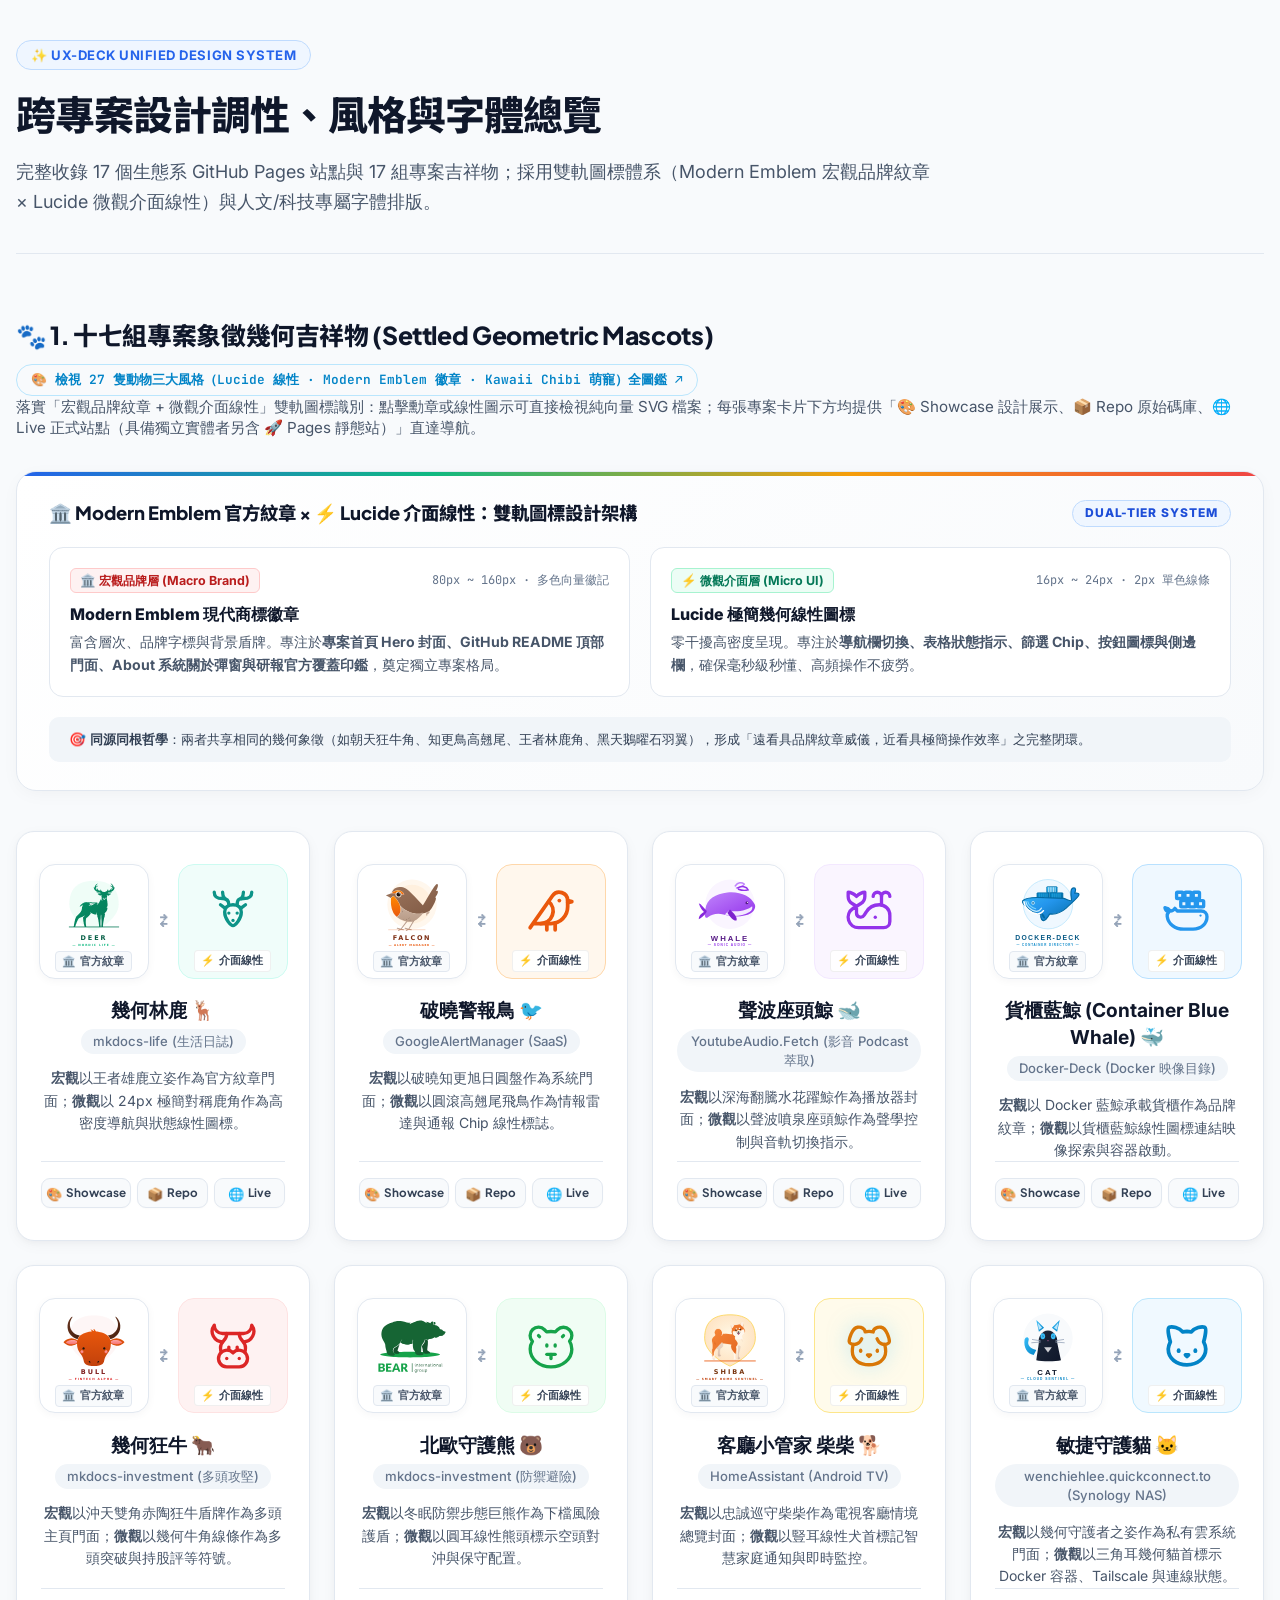
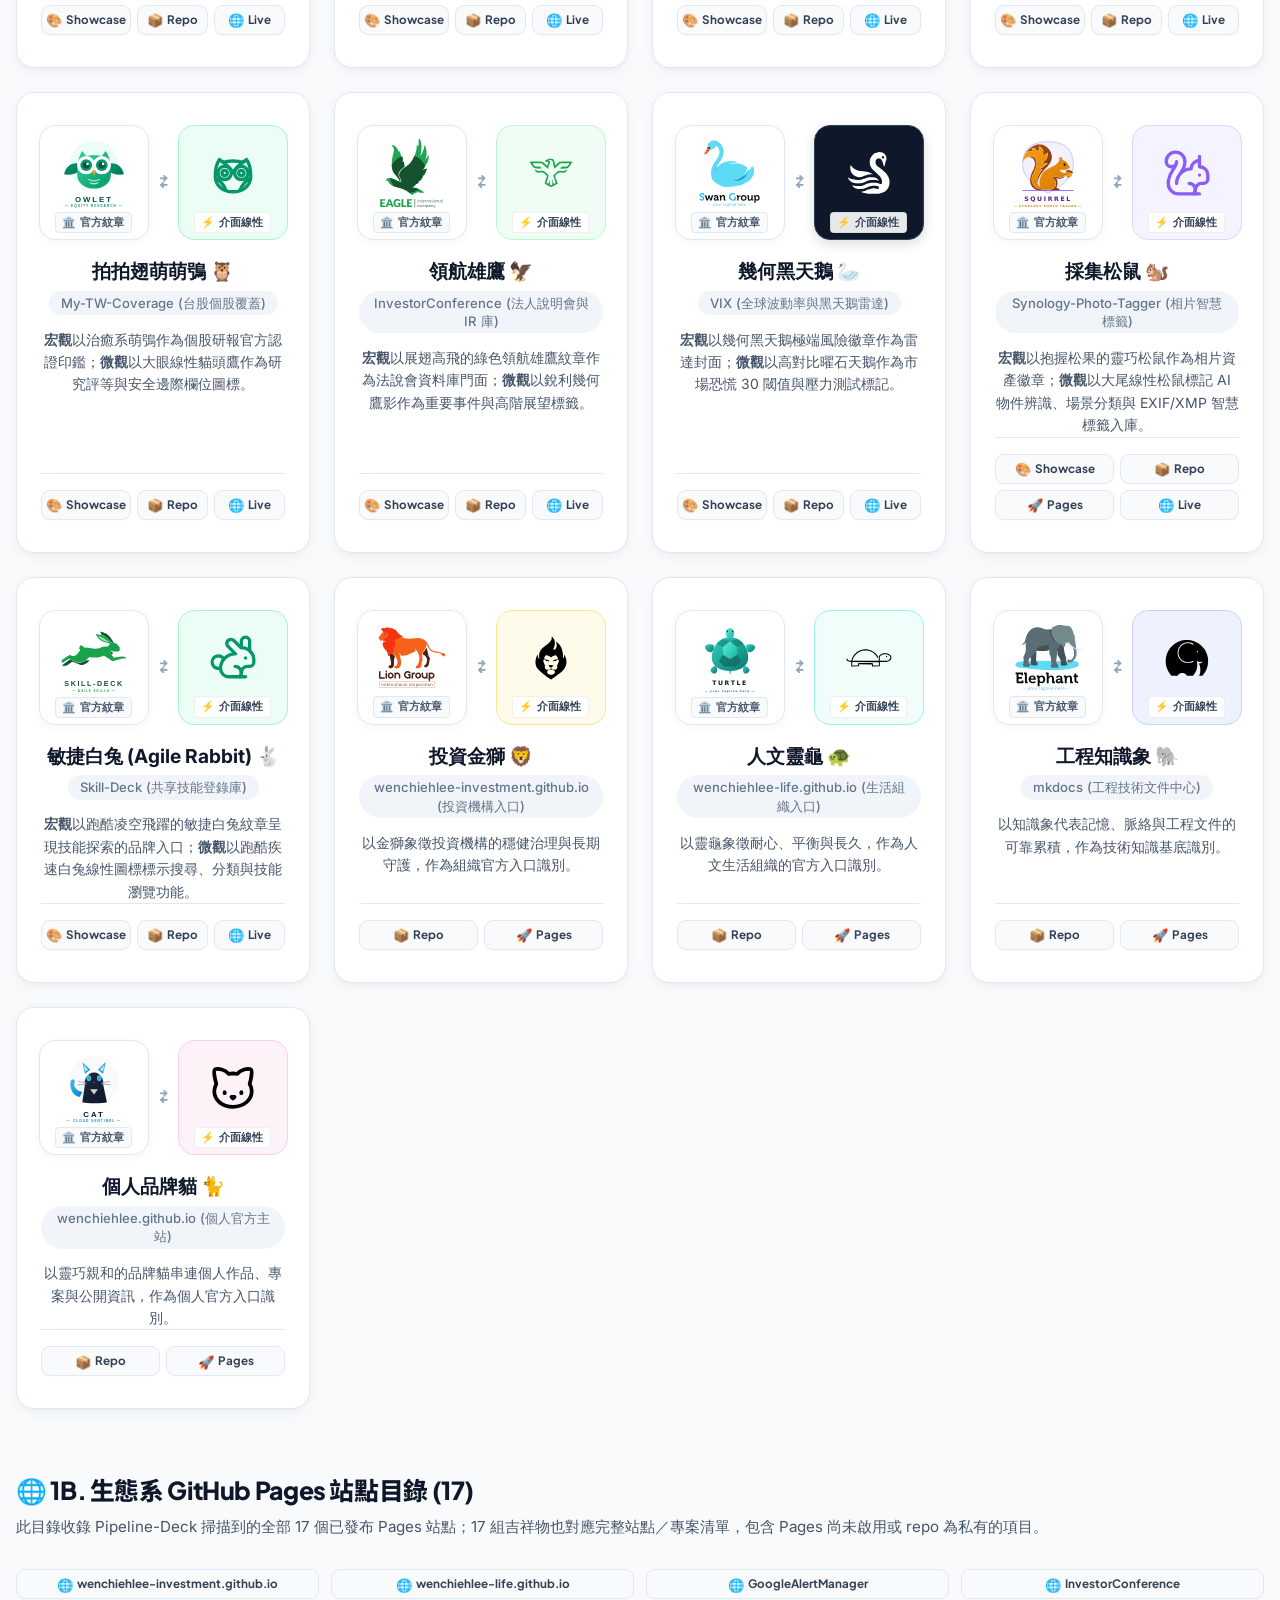
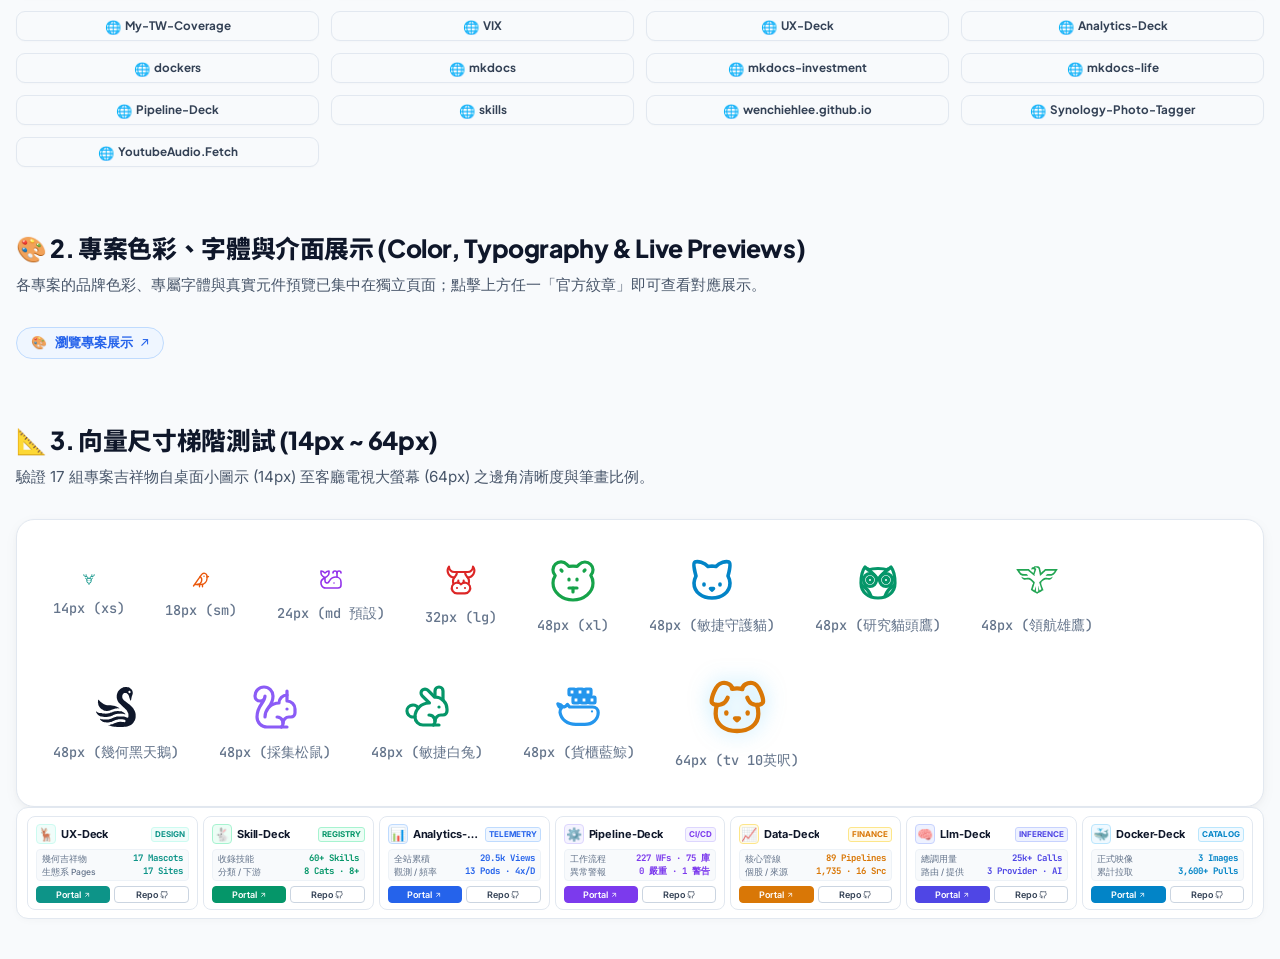
==== commit afcdeae7: "feat: expand UX mascot portfolio to 17 projects" ====
--- a/index.html
+++ b/index.html
@@ -389,7 +389,15 @@
     .ux-icon-rabbit { color: #059669; }
     .ux-icon-rabbit:hover { transform: translateY(-3px) scale(1.08); color: #047857; }
     .mascot-card.card-rabbit:hover::before { background: #059669; }
+    .mascot-card.card-lion:hover::before { background: #d97706; }
+    .mascot-card.card-turtle:hover::before { background: #0f766e; }
+    .mascot-card.card-elephant:hover::before { background: #6366f1; }
+    .mascot-card.card-cat:hover::before { background: #db2777; }
     .wrapper-rabbit { background: #ecfdf5; border: 1px solid #a7f3d0; }
+    .wrapper-lion { background: #fffbeb; border: 1px solid #fde68a; }
+    .wrapper-turtle { background: #f0fdfa; border: 1px solid #99f6e4; }
+    .wrapper-elephant { background: #eef2ff; border: 1px solid #c7d2fe; }
+    .wrapper-cat { background: #fdf2f8; border: 1px solid #fbcfe8; }
     .skills-registry-preview {
       border: 1px solid #d1fae5;
       border-radius: 16px;
@@ -3026,6 +3034,9 @@
     }
     .card-endpoints.ep-count-3 {
       grid-template-columns: repeat(3, 1fr);
+    }
+    .card-endpoints.ep-count-2 {
+      grid-template-columns: repeat(2, 1fr);
     }
     .card-endpoints.ep-count-4 {
       grid-template-columns: repeat(2, 1fr);
@@ -3196,11 +3207,11 @@
 <header>
 <div class="header-badge">✨ UX-DECK UNIFIED DESIGN SYSTEM</div>
 <h1>跨專案設計調性、風格與字體總覽</h1>
-<div class="subtitle">完整收錄 17 個生態系 GitHub Pages 站點，並以 13 組專案吉祥物呈現品牌識別；採用雙軌圖標體系（Modern Emblem 宏觀品牌紋章 × Lucide 微觀介面線性）與人文/科技專屬字體排版。</div>
+<div class="subtitle">完整收錄 17 個生態系 GitHub Pages 站點與 17 組專案吉祥物；採用雙軌圖標體系（Modern Emblem 宏觀品牌紋章 × Lucide 微觀介面線性）與人文/科技專屬字體排版。</div>
 </header>
 <!-- SECTION 1: MASCOTS (WHITE BASIS) -->
 <div style="display: flex; align-items: center; justify-content: space-between; flex-wrap: wrap; gap: 12px; margin: 4rem 0 0.5rem;">
-<div class="section-title" style="margin: 0;">🐾 1. 十三隻專案象徵幾何吉祥物 (Settled Geometric Mascots)</div>
+<div class="section-title" style="margin: 0;">🐾 1. 十七組專案象徵幾何吉祥物 (Settled Geometric Mascots)</div>
 <a class="live-url-pill" href="./preview_animal_styles.html" style="font-size: 0.8rem; background: #f8fafc; color: #0284c7; border: 1px solid #bae6fd;" title="瀏覽全端點 27 隻動物三大風格（Lucide 線性 · Modern Emblem 徽章 · Kawaii Chibi 萌寵）全圖鑑 ↗">
         🎨 檢視 27 隻動物三大風格（Lucide 線性 · Modern Emblem 徽章 · Kawaii Chibi 萌寵）全圖鑑 ↗
       </a>
@@ -3673,10 +3684,58 @@
 </a>
 </div>
 </div>
+<!-- Investment organization homepage: geometric lion mascot -->
+<div class="mascot-card card-lion">
+<div class="mascot-duo-stage">
+<a class="emblem-tile" href="./tokens/icons/modern-emblem/emblem-lion.svg" target="_blank" rel="noopener noreferrer" title="檢視 投資機構金獅 Modern Emblem ↗"><img alt="投資機構金獅紋章" class="emblem-thumb" src="./tokens/icons/modern-emblem/emblem-lion.svg"/><span class="badge-role-tag emblem-tag">🏛️ 官方紋章</span></a>
+<div class="duo-divider"><span class="duo-arrow">⇄</span></div>
+<a class="lucide-tile wrapper-lion" href="./tokens/icons/lucide/lucide-lion.svg" target="_blank" rel="noopener noreferrer" title="檢視 投資機構金獅 Lucide 線性圖標 ↗"><img alt="" class="ux-icon ux-icon-xl" src="./tokens/icons/lucide/lucide-lion.svg"/><span class="badge-role-tag lucide-tag">⚡ 介面線性</span></a>
+</div>
+<div class="mascot-name">投資金獅 🦁</div>
+<div class="mascot-project">wenchiehlee-investment.github.io (投資機構入口)</div>
+<div class="mascot-desc">以金獅象徵投資機構的穩健治理與長期守護，作為組織官方入口識別。</div>
+<div class="card-endpoints ep-count-2"><a class="endpoint-pill ep-repo" href="https://github.com/wenchiehlee-investment/wenchiehlee-investment.github.io" target="_blank" rel="noopener noreferrer"><span class="ep-icon">📦</span><span class="ep-label">Repo</span></a><a class="endpoint-pill ep-pages" href="https://wenchiehlee-investment.github.io/" target="_blank" rel="noopener noreferrer"><span class="ep-icon">🚀</span><span class="ep-label">Pages</span></a></div>
+</div>
+<!-- Life organization homepage: geometric turtle mascot -->
+<div class="mascot-card card-turtle">
+<div class="mascot-duo-stage">
+<a class="emblem-tile" href="./tokens/icons/modern-emblem/emblem-turtle.svg" target="_blank" rel="noopener noreferrer" title="檢視 人文生活靈龜 Modern Emblem ↗"><img alt="人文生活靈龜紋章" class="emblem-thumb" src="./tokens/icons/modern-emblem/emblem-turtle.svg"/><span class="badge-role-tag emblem-tag">🏛️ 官方紋章</span></a>
+<div class="duo-divider"><span class="duo-arrow">⇄</span></div>
+<a class="lucide-tile wrapper-turtle" href="./tokens/icons/lucide/lucide-turtle.svg" target="_blank" rel="noopener noreferrer" title="檢視 人文生活靈龜 Lucide 線性圖標 ↗"><img alt="" class="ux-icon ux-icon-xl" src="./tokens/icons/lucide/lucide-turtle.svg"/><span class="badge-role-tag lucide-tag">⚡ 介面線性</span></a>
+</div>
+<div class="mascot-name">人文靈龜 🐢</div>
+<div class="mascot-project">wenchiehlee-life.github.io (生活組織入口)</div>
+<div class="mascot-desc">以靈龜象徵耐心、平衡與長久，作為人文生活組織的官方入口識別。</div>
+<div class="card-endpoints ep-count-2"><a class="endpoint-pill ep-repo" href="https://github.com/wenchiehlee-life/wenchiehlee-life.github.io" target="_blank" rel="noopener noreferrer"><span class="ep-icon">📦</span><span class="ep-label">Repo</span></a><a class="endpoint-pill ep-pages" href="https://wenchiehlee-life.github.io/" target="_blank" rel="noopener noreferrer"><span class="ep-icon">🚀</span><span class="ep-label">Pages</span></a></div>
+</div>
+<!-- Engineering knowledge base: geometric elephant mascot -->
+<div class="mascot-card card-elephant">
+<div class="mascot-duo-stage">
+<a class="emblem-tile" href="./tokens/icons/modern-emblem/emblem-elephant.svg" target="_blank" rel="noopener noreferrer" title="檢視 工程知識象 Modern Emblem ↗"><img alt="工程知識象紋章" class="emblem-thumb" src="./tokens/icons/modern-emblem/emblem-elephant.svg"/><span class="badge-role-tag emblem-tag">🏛️ 官方紋章</span></a>
+<div class="duo-divider"><span class="duo-arrow">⇄</span></div>
+<a class="lucide-tile wrapper-elephant" href="./tokens/icons/lucide/lucide-elephant.svg" target="_blank" rel="noopener noreferrer" title="檢視 工程知識象 Lucide 線性圖標 ↗"><img alt="" class="ux-icon ux-icon-xl" src="./tokens/icons/lucide/lucide-elephant.svg"/><span class="badge-role-tag lucide-tag">⚡ 介面線性</span></a>
+</div>
+<div class="mascot-name">工程知識象 🐘</div>
+<div class="mascot-project">mkdocs (工程技術文件中心)</div>
+<div class="mascot-desc">以知識象代表記憶、脈絡與工程文件的可靠累積，作為技術知識基底識別。</div>
+<div class="card-endpoints ep-count-2"><a class="endpoint-pill ep-repo" href="https://github.com/wenchiehlee/mkdocs" target="_blank" rel="noopener noreferrer"><span class="ep-icon">📦</span><span class="ep-label">Repo</span></a><a class="endpoint-pill ep-pages" href="https://wenchiehlee.github.io/mkdocs/" target="_blank" rel="noopener noreferrer"><span class="ep-icon">🚀</span><span class="ep-label">Pages</span></a></div>
+</div>
+<!-- Personal homepage: geometric cat mascot -->
+<div class="mascot-card card-cat">
+<div class="mascot-duo-stage">
+<a class="emblem-tile" href="./tokens/icons/modern-emblem/emblem-cat.svg" target="_blank" rel="noopener noreferrer" title="檢視 個人品牌貓 Modern Emblem ↗"><img alt="個人品牌貓紋章" class="emblem-thumb" src="./tokens/icons/modern-emblem/emblem-cat.svg"/><span class="badge-role-tag emblem-tag">🏛️ 官方紋章</span></a>
+<div class="duo-divider"><span class="duo-arrow">⇄</span></div>
+<a class="lucide-tile wrapper-cat" href="./tokens/icons/lucide/lucide-cat.svg" target="_blank" rel="noopener noreferrer" title="檢視 個人品牌貓 Lucide 線性圖標 ↗"><img alt="" class="ux-icon ux-icon-xl" src="./tokens/icons/lucide/lucide-cat.svg"/><span class="badge-role-tag lucide-tag">⚡ 介面線性</span></a>
+</div>
+<div class="mascot-name">個人品牌貓 🐈</div>
+<div class="mascot-project">wenchiehlee.github.io (個人官方主站)</div>
+<div class="mascot-desc">以靈巧親和的品牌貓串連個人作品、專案與公開資訊，作為個人官方入口識別。</div>
+<div class="card-endpoints ep-count-2"><a class="endpoint-pill ep-repo" href="https://github.com/wenchiehlee/wenchiehlee.github.io" target="_blank" rel="noopener noreferrer"><span class="ep-icon">📦</span><span class="ep-label">Repo</span></a><a class="endpoint-pill ep-pages" href="https://wenchiehlee.github.io/" target="_blank" rel="noopener noreferrer"><span class="ep-icon">🚀</span><span class="ep-label">Pages</span></a></div>
+</div>
 </div>
 <!-- SECTION 1B: ECOSYSTEM PAGES DIRECTORY -->
 <div class="section-title" id="ecosystem-pages">🌐 1B. 生態系 GitHub Pages 站點目錄 (17)</div>
-<div class="section-desc">此目錄收錄 Pipeline-Deck 掃描到的全部 17 個已發布 Pages 站點。上方 13 張吉祥物專案卡另包含尚未啟用 Pages 的 repo／私有專案，因此不以 Pages 是否啟用作為收錄條件。</div>
+<div class="section-desc">此目錄收錄 Pipeline-Deck 掃描到的全部 17 個已發布 Pages 站點；17 組吉祥物也對應完整站點／專案清單，包含 Pages 尚未啟用或 repo 為私有的項目。</div>
 <div style="display:grid;grid-template-columns:repeat(auto-fit,minmax(250px,1fr));gap:12px;margin:1.25rem 0 2.5rem;">
 <a class="endpoint-pill ep-pages" href="https://wenchiehlee-investment.github.io/" target="_blank" rel="noopener noreferrer"><span class="ep-icon">🌐</span><span class="ep-label">wenchiehlee-investment.github.io</span></a>
 <a class="endpoint-pill ep-pages" href="https://wenchiehlee-life.github.io/" target="_blank" rel="noopener noreferrer"><span class="ep-icon">🌐</span><span class="ep-label">wenchiehlee-life.github.io</span></a>
@@ -3702,7 +3761,7 @@
 <a class="live-url-pill" href="./showcases.html" title="瀏覽各專案色彩、字體與真實元件展示">🎨 瀏覽專案展示 ↗</a>
 <!-- SECTION 3: VECTOR SCALE LADDER (WHITE BASIS) -->
 <div class="section-title">📐 3. 向量尺寸梯階測試 (14px ~ 64px)</div>
-<div class="section-desc">驗證 13 組專案吉祥物自桌面小圖示 (14px) 至客廳電視大螢幕 (64px) 之邊角清晰度與筆畫比例。</div>
+<div class="section-desc">驗證 17 組專案吉祥物自桌面小圖示 (14px) 至客廳電視大螢幕 (64px) 之邊角清晰度與筆畫比例。</div>
 <div class="scale-row">
 <div class="scale-item">
 <svg class="ux-icon ux-icon-xs ux-icon-deer"><use href="#icon-deer-life"></use></svg>
@@ -4607,7 +4666,7 @@
           <div class="deck-numbers-compact">
             <div class="stat-line">
               <span class="stat-lbl">幾何吉祥物</span>
-              <span class="stat-val">13 Mascots</span>
+              <span class="stat-val">17 Mascots</span>
             </div>
             <div class="stat-line">
               <span class="stat-lbl">生態系 Pages</span>
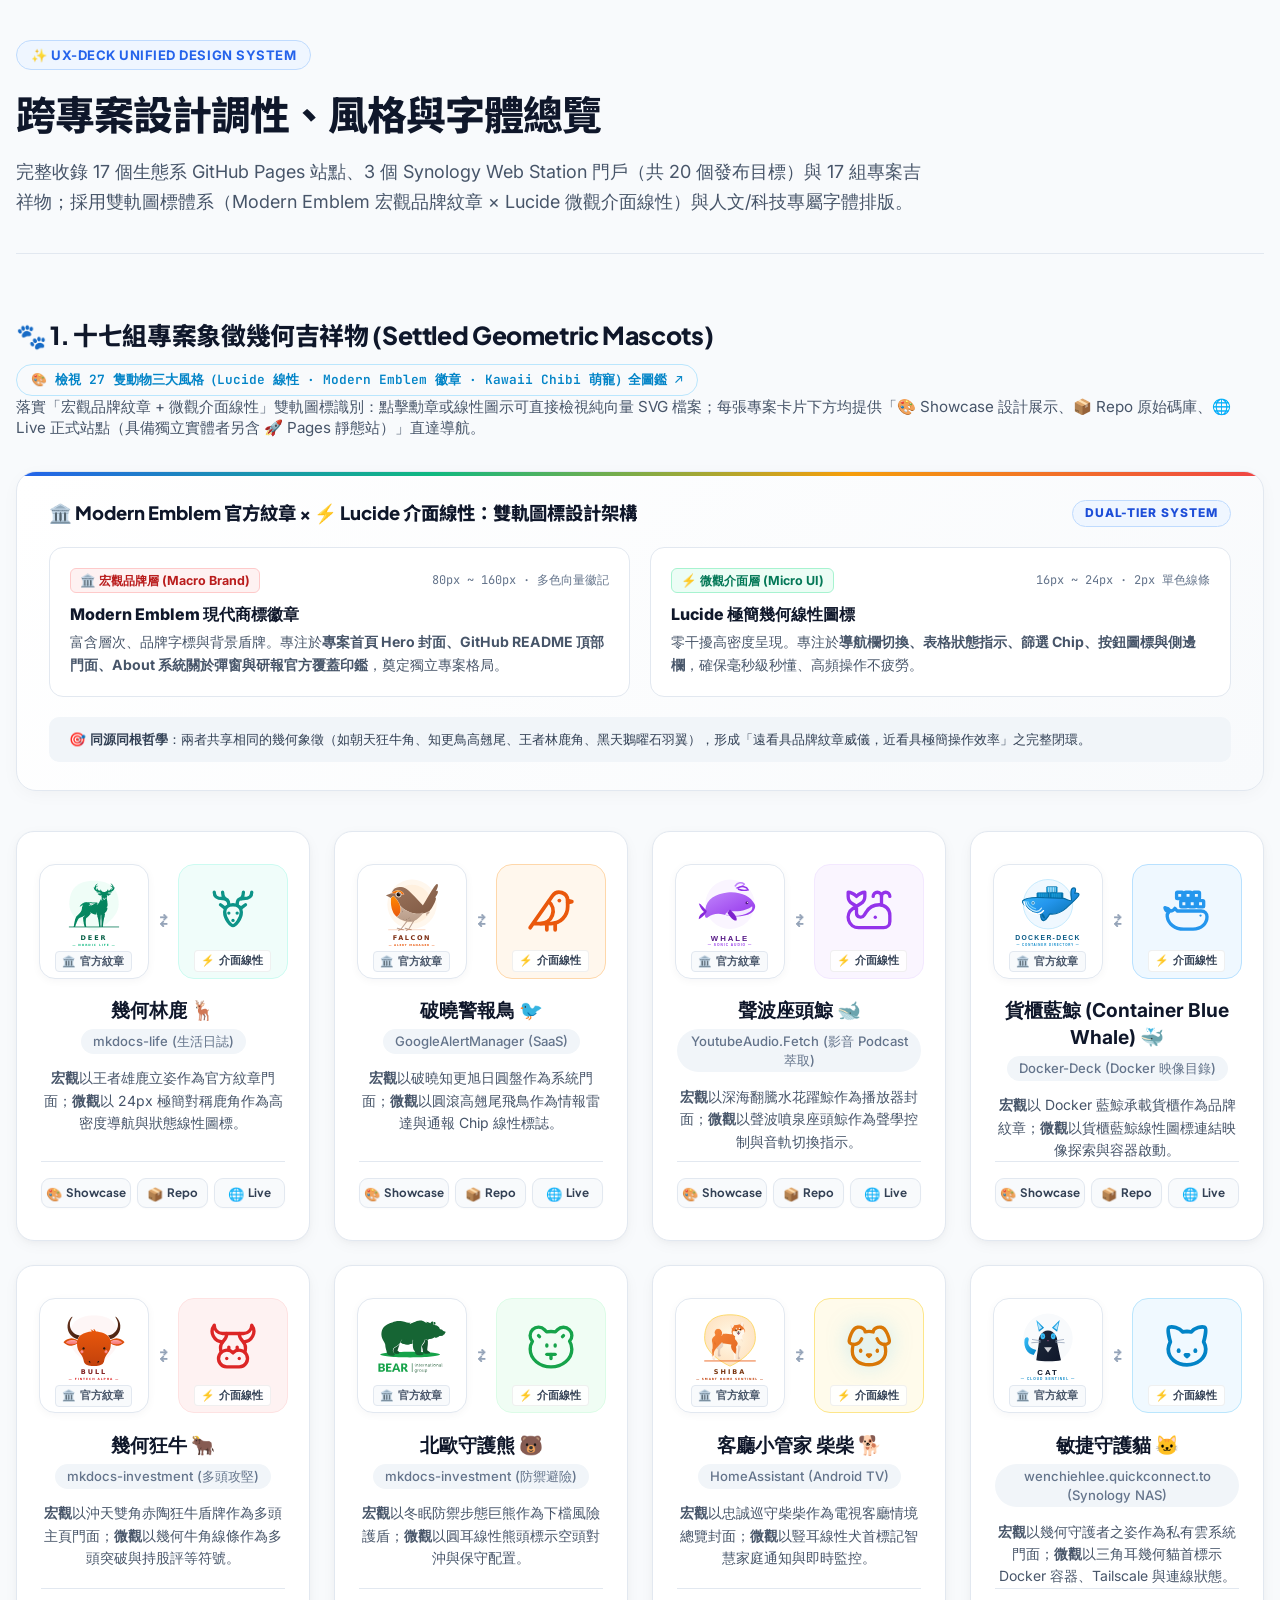
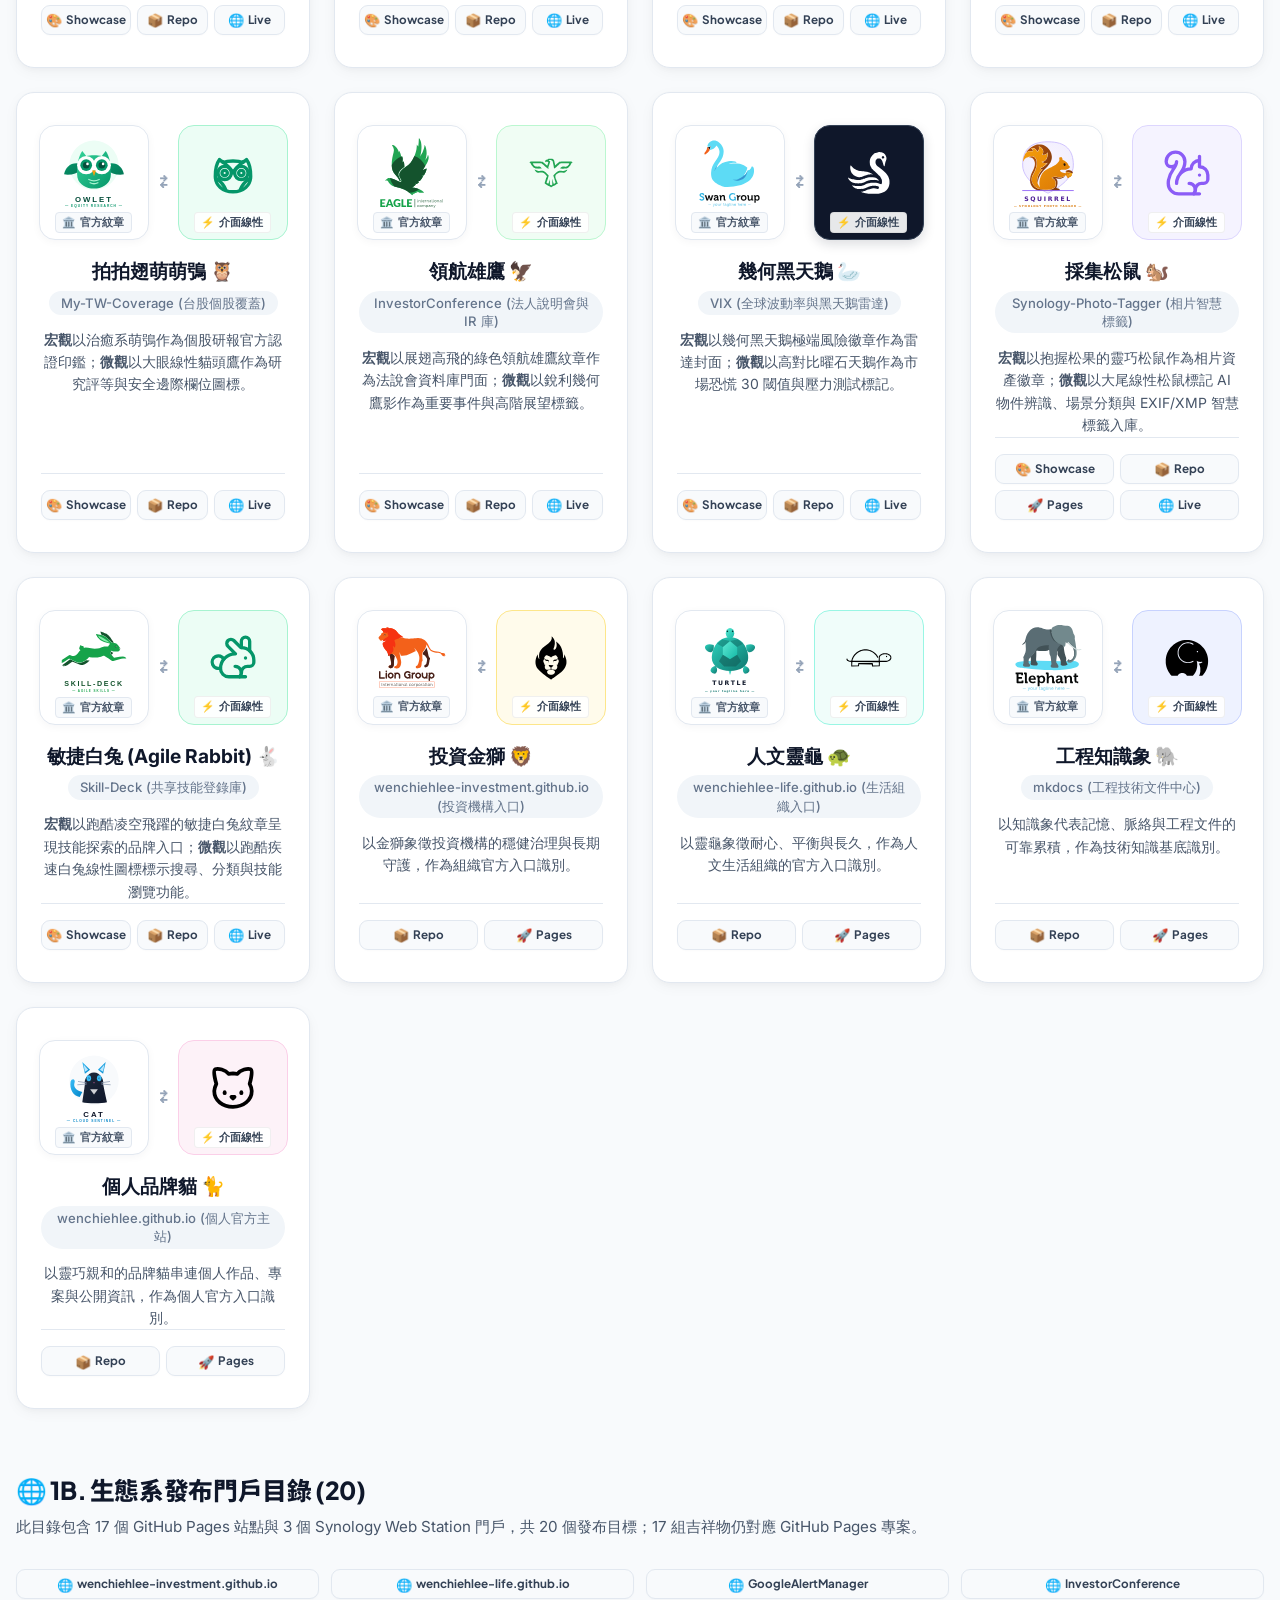
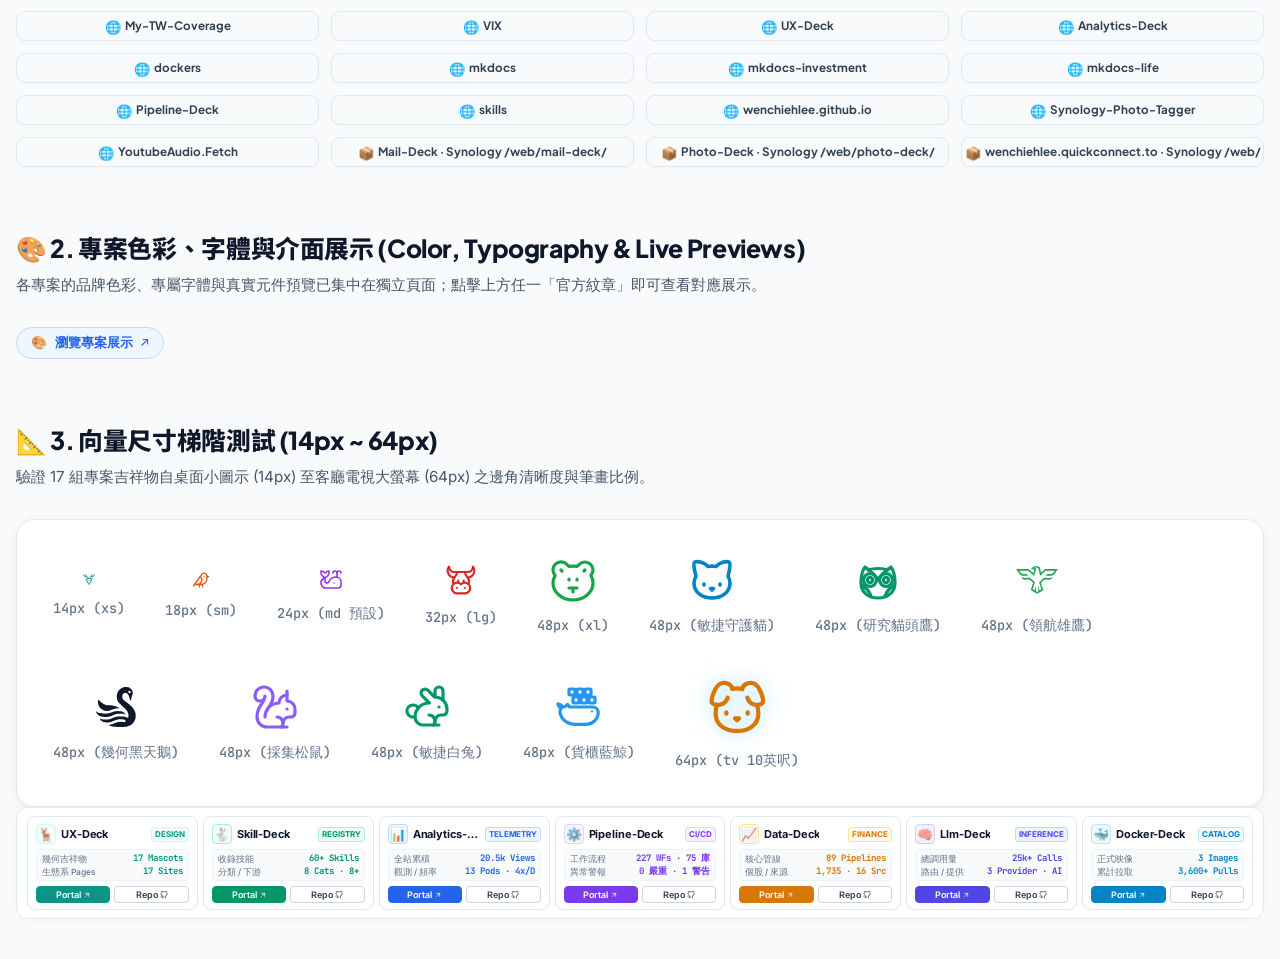
==== commit 1b413e79: "Show 20 ecosystem deployment portals" ====
--- a/index.html
+++ b/index.html
@@ -3207,7 +3207,7 @@
 <header>
 <div class="header-badge">✨ UX-DECK UNIFIED DESIGN SYSTEM</div>
 <h1>跨專案設計調性、風格與字體總覽</h1>
-<div class="subtitle">完整收錄 17 個生態系 GitHub Pages 站點與 17 組專案吉祥物；採用雙軌圖標體系（Modern Emblem 宏觀品牌紋章 × Lucide 微觀介面線性）與人文/科技專屬字體排版。</div>
+<div class="subtitle">完整收錄 17 個生態系 GitHub Pages 站點、3 個 Synology Web Station 門戶（共 20 個發布目標）與 17 組專案吉祥物；採用雙軌圖標體系（Modern Emblem 宏觀品牌紋章 × Lucide 微觀介面線性）與人文/科技專屬字體排版。</div>
 </header>
 <!-- SECTION 1: MASCOTS (WHITE BASIS) -->
 <div style="display: flex; align-items: center; justify-content: space-between; flex-wrap: wrap; gap: 12px; margin: 4rem 0 0.5rem;">
@@ -3734,8 +3734,8 @@
 </div>
 </div>
 <!-- SECTION 1B: ECOSYSTEM PAGES DIRECTORY -->
-<div class="section-title" id="ecosystem-pages">🌐 1B. 生態系 GitHub Pages 站點目錄 (17)</div>
-<div class="section-desc">此目錄收錄 Pipeline-Deck 掃描到的全部 17 個已發布 Pages 站點；17 組吉祥物也對應完整站點／專案清單，包含 Pages 尚未啟用或 repo 為私有的項目。</div>
+<div class="section-title" id="ecosystem-pages">🌐 1B. 生態系發布門戶目錄 (20)</div>
+<div class="section-desc">此目錄包含 17 個 GitHub Pages 站點與 3 個 Synology Web Station 門戶，共 20 個發布目標；17 組吉祥物仍對應 GitHub Pages 專案。</div>
 <div style="display:grid;grid-template-columns:repeat(auto-fit,minmax(250px,1fr));gap:12px;margin:1.25rem 0 2.5rem;">
 <a class="endpoint-pill ep-pages" href="https://wenchiehlee-investment.github.io/" target="_blank" rel="noopener noreferrer"><span class="ep-icon">🌐</span><span class="ep-label">wenchiehlee-investment.github.io</span></a>
 <a class="endpoint-pill ep-pages" href="https://wenchiehlee-life.github.io/" target="_blank" rel="noopener noreferrer"><span class="ep-icon">🌐</span><span class="ep-label">wenchiehlee-life.github.io</span></a>
@@ -3754,6 +3754,9 @@
 <a class="endpoint-pill ep-pages" href="https://wenchiehlee.github.io/" target="_blank" rel="noopener noreferrer"><span class="ep-icon">🌐</span><span class="ep-label">wenchiehlee.github.io</span></a>
 <a class="endpoint-pill ep-pages" href="https://zhongzheng782.github.io/Synology-Photo-Tagger/" target="_blank" rel="noopener noreferrer"><span class="ep-icon">🌐</span><span class="ep-label">Synology-Photo-Tagger</span></a>
 <a class="endpoint-pill ep-pages" href="https://zhongzheng782.github.io/YoutubeAudio.Fetch/" target="_blank" rel="noopener noreferrer"><span class="ep-icon">🌐</span><span class="ep-label">YoutubeAudio.Fetch</span></a>
+<a class="endpoint-pill ep-repo" href="https://github.com/ZhongZheng782/Mail-Deck" target="_blank" rel="noopener noreferrer"><span class="ep-icon">📦</span><span class="ep-label">Mail-Deck · Synology /web/mail-deck/</span></a>
+<a class="endpoint-pill ep-repo" href="https://github.com/ZhongZheng782/Photo-Deck" target="_blank" rel="noopener noreferrer"><span class="ep-icon">📦</span><span class="ep-label">Photo-Deck · Synology /web/photo-deck/</span></a>
+<a class="endpoint-pill ep-repo" href="https://github.com/ZhongZheng782/wenchiehlee.quickconnect.to" target="_blank" rel="noopener noreferrer"><span class="ep-icon">📦</span><span class="ep-label">wenchiehlee.quickconnect.to · Synology /web/</span></a>
 </div>
 <!-- SECTION 2: PROJECT SHOWCASES MOVED TO A DEDICATED PAGE -->
 <div class="section-title">🎨 2. 專案色彩、字體與介面展示 (Color, Typography &amp; Live Previews)</div>
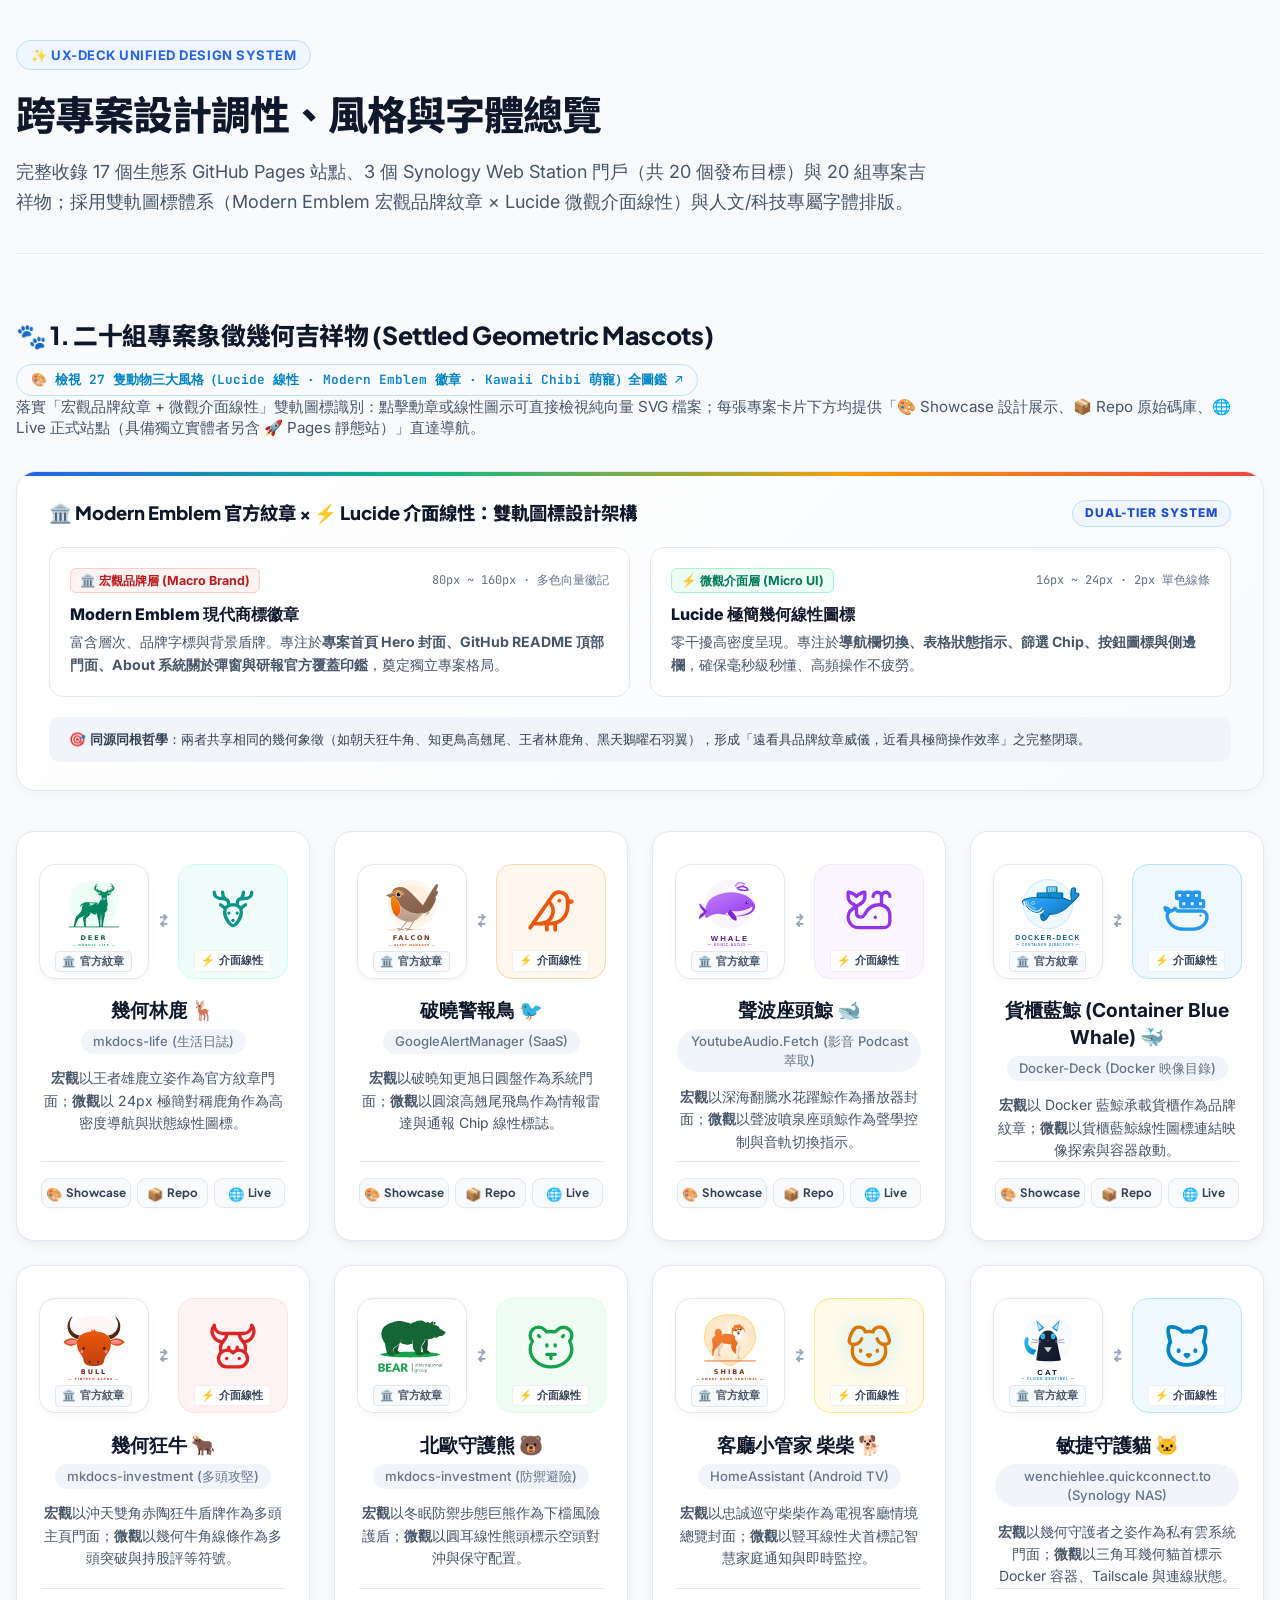
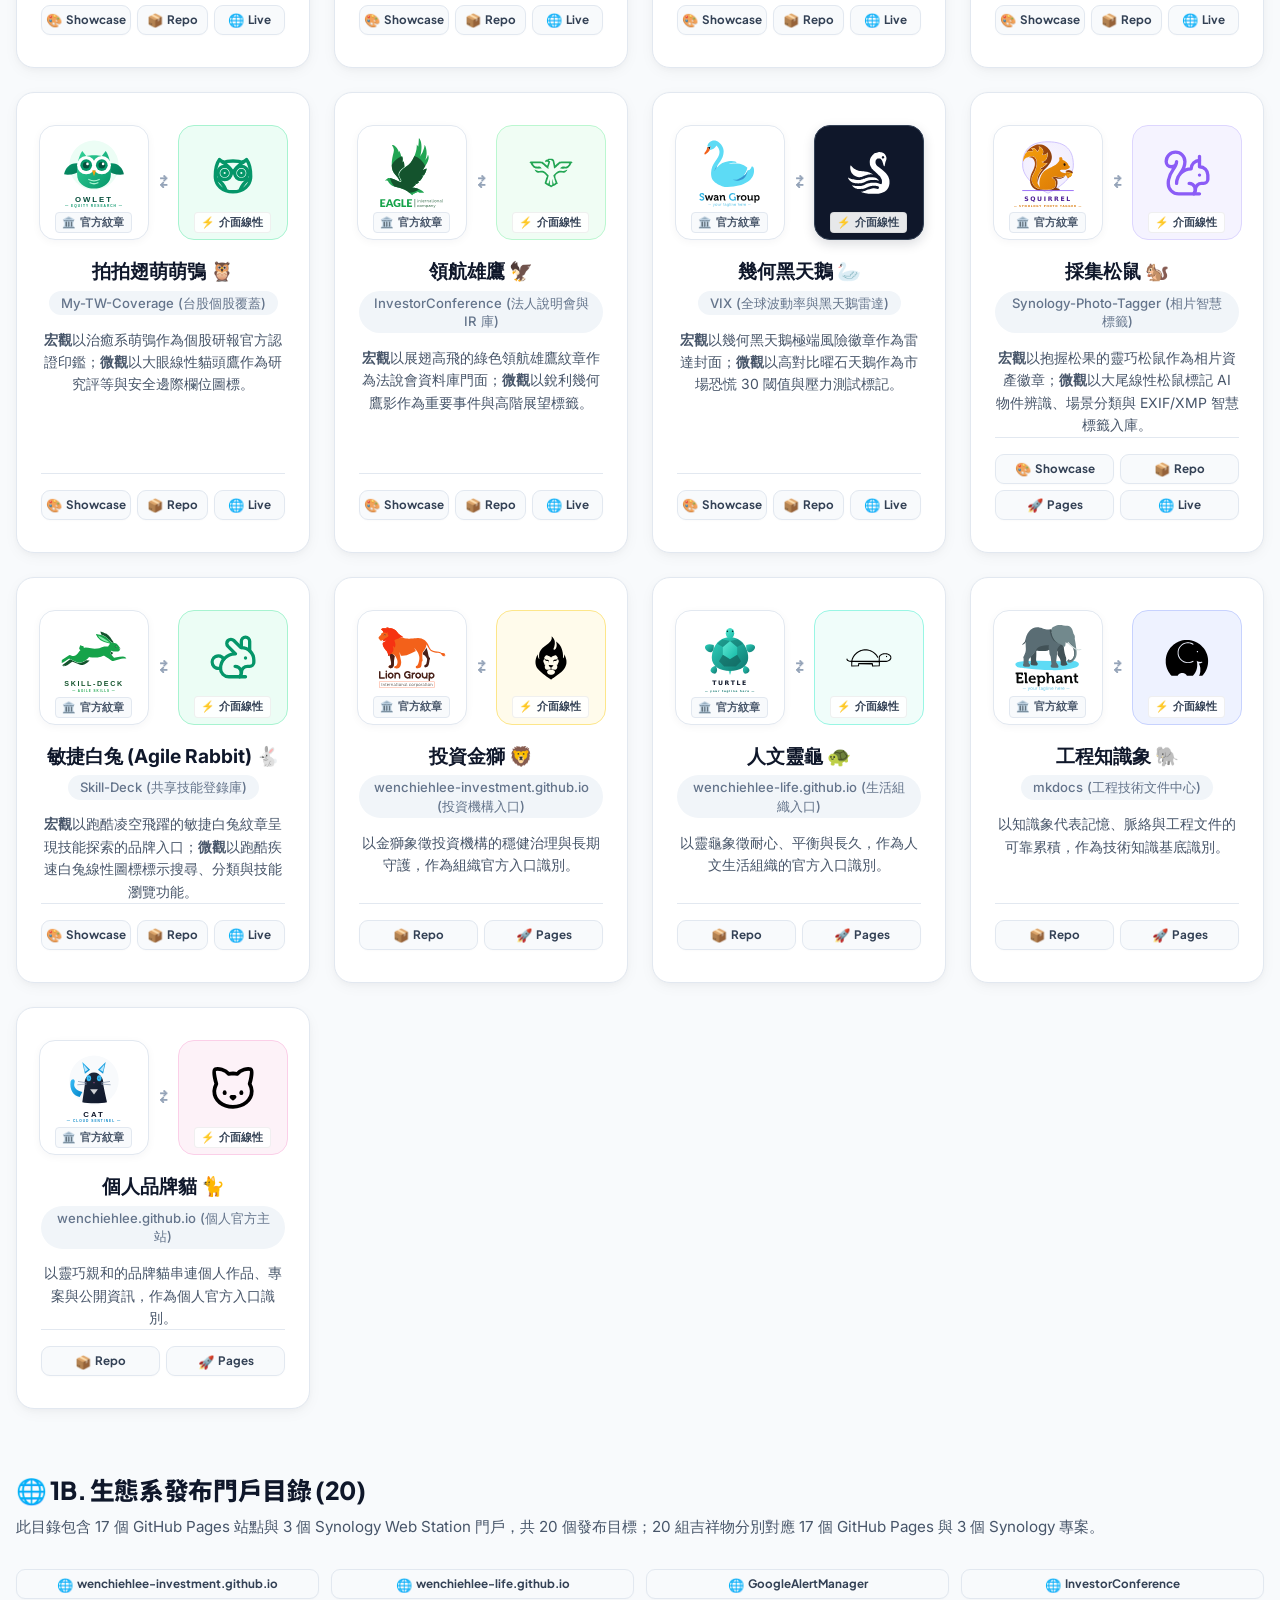
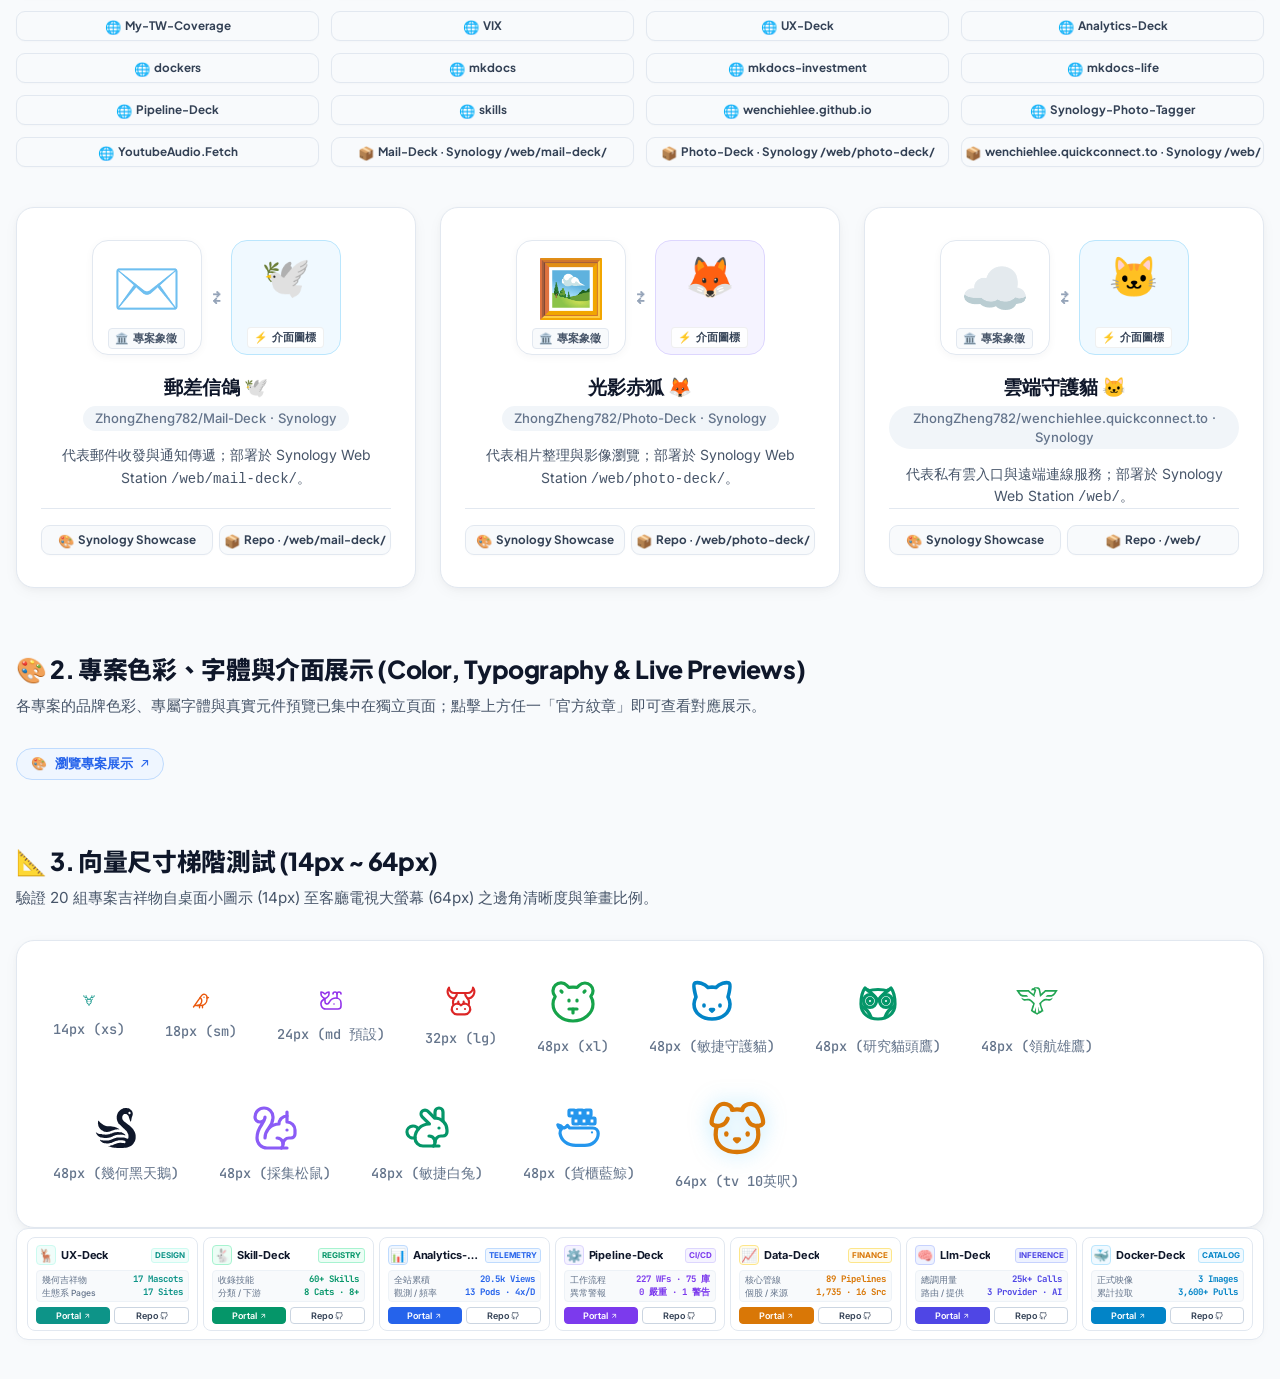
==== commit 916890bd: "Include Synology projects in mascot collection" ====
--- a/index.html
+++ b/index.html
@@ -3207,11 +3207,11 @@
 <header>
 <div class="header-badge">✨ UX-DECK UNIFIED DESIGN SYSTEM</div>
 <h1>跨專案設計調性、風格與字體總覽</h1>
-<div class="subtitle">完整收錄 17 個生態系 GitHub Pages 站點、3 個 Synology Web Station 門戶（共 20 個發布目標）與 17 組專案吉祥物；採用雙軌圖標體系（Modern Emblem 宏觀品牌紋章 × Lucide 微觀介面線性）與人文/科技專屬字體排版。</div>
+<div class="subtitle">完整收錄 17 個生態系 GitHub Pages 站點、3 個 Synology Web Station 門戶（共 20 個發布目標）與 20 組專案吉祥物；採用雙軌圖標體系（Modern Emblem 宏觀品牌紋章 × Lucide 微觀介面線性）與人文/科技專屬字體排版。</div>
 </header>
 <!-- SECTION 1: MASCOTS (WHITE BASIS) -->
 <div style="display: flex; align-items: center; justify-content: space-between; flex-wrap: wrap; gap: 12px; margin: 4rem 0 0.5rem;">
-<div class="section-title" style="margin: 0;">🐾 1. 十七組專案象徵幾何吉祥物 (Settled Geometric Mascots)</div>
+<div class="section-title" style="margin: 0;">🐾 1. 二十組專案象徵幾何吉祥物 (Settled Geometric Mascots)</div>
 <a class="live-url-pill" href="./preview_animal_styles.html" style="font-size: 0.8rem; background: #f8fafc; color: #0284c7; border: 1px solid #bae6fd;" title="瀏覽全端點 27 隻動物三大風格（Lucide 線性 · Modern Emblem 徽章 · Kawaii Chibi 萌寵）全圖鑑 ↗">
         🎨 檢視 27 隻動物三大風格（Lucide 線性 · Modern Emblem 徽章 · Kawaii Chibi 萌寵）全圖鑑 ↗
       </a>
@@ -3735,7 +3735,7 @@
 </div>
 <!-- SECTION 1B: ECOSYSTEM PAGES DIRECTORY -->
 <div class="section-title" id="ecosystem-pages">🌐 1B. 生態系發布門戶目錄 (20)</div>
-<div class="section-desc">此目錄包含 17 個 GitHub Pages 站點與 3 個 Synology Web Station 門戶，共 20 個發布目標；17 組吉祥物仍對應 GitHub Pages 專案。</div>
+<div class="section-desc">此目錄包含 17 個 GitHub Pages 站點與 3 個 Synology Web Station 門戶，共 20 個發布目標；20 組吉祥物分別對應 17 個 GitHub Pages 與 3 個 Synology 專案。</div>
 <div style="display:grid;grid-template-columns:repeat(auto-fit,minmax(250px,1fr));gap:12px;margin:1.25rem 0 2.5rem;">
 <a class="endpoint-pill ep-pages" href="https://wenchiehlee-investment.github.io/" target="_blank" rel="noopener noreferrer"><span class="ep-icon">🌐</span><span class="ep-label">wenchiehlee-investment.github.io</span></a>
 <a class="endpoint-pill ep-pages" href="https://wenchiehlee-life.github.io/" target="_blank" rel="noopener noreferrer"><span class="ep-icon">🌐</span><span class="ep-label">wenchiehlee-life.github.io</span></a>
@@ -3758,13 +3758,18 @@
 <a class="endpoint-pill ep-repo" href="https://github.com/ZhongZheng782/Photo-Deck" target="_blank" rel="noopener noreferrer"><span class="ep-icon">📦</span><span class="ep-label">Photo-Deck · Synology /web/photo-deck/</span></a>
 <a class="endpoint-pill ep-repo" href="https://github.com/ZhongZheng782/wenchiehlee.quickconnect.to" target="_blank" rel="noopener noreferrer"><span class="ep-icon">📦</span><span class="ep-label">wenchiehlee.quickconnect.to · Synology /web/</span></a>
 </div>
+<div class="mascot-grid synology-mascot-grid">
+<div class="mascot-card card-synology-mail"><div class="mascot-duo-stage"><div class="emblem-tile" aria-label="郵差信鴿幾何象徵"><span style="font-size:3.5rem;">✉️</span><span class="badge-role-tag emblem-tag">🏛️ 專案象徵</span></div><div class="duo-divider"><span class="duo-arrow">⇄</span></div><div class="lucide-tile wrapper-pangolin"><span style="font-size:2.5rem;">🕊️</span><span class="badge-role-tag lucide-tag">⚡ 介面圖標</span></div></div><div class="mascot-name">郵差信鴿 🕊️</div><div class="mascot-project">ZhongZheng782/Mail-Deck · Synology</div><div class="mascot-desc">代表郵件收發與通知傳遞；部署於 Synology Web Station <code>/web/mail-deck/</code>。</div><div class="card-endpoints ep-count-2"><a class="endpoint-pill ep-showcase" href="./showcases.html#synology-nas" target="_blank" rel="noopener noreferrer"><span class="ep-icon">🎨</span><span class="ep-label">Synology Showcase</span></a><a class="endpoint-pill ep-repo" href="https://github.com/ZhongZheng782/Mail-Deck" target="_blank" rel="noopener noreferrer"><span class="ep-icon">📦</span><span class="ep-label">Repo · /web/mail-deck/</span></a></div></div>
+<div class="mascot-card card-synology-photo"><div class="mascot-duo-stage"><div class="emblem-tile" aria-label="光影赤狐幾何象徵"><span style="font-size:3.5rem;">🖼️</span><span class="badge-role-tag emblem-tag">🏛️ 專案象徵</span></div><div class="duo-divider"><span class="duo-arrow">⇄</span></div><div class="lucide-tile wrapper-squirrel"><span style="font-size:2.5rem;">🦊</span><span class="badge-role-tag lucide-tag">⚡ 介面圖標</span></div></div><div class="mascot-name">光影赤狐 🦊</div><div class="mascot-project">ZhongZheng782/Photo-Deck · Synology</div><div class="mascot-desc">代表相片整理與影像瀏覽；部署於 Synology Web Station <code>/web/photo-deck/</code>。</div><div class="card-endpoints ep-count-2"><a class="endpoint-pill ep-showcase" href="./showcases.html#synology-nas" target="_blank" rel="noopener noreferrer"><span class="ep-icon">🎨</span><span class="ep-label">Synology Showcase</span></a><a class="endpoint-pill ep-repo" href="https://github.com/ZhongZheng782/Photo-Deck" target="_blank" rel="noopener noreferrer"><span class="ep-icon">📦</span><span class="ep-label">Repo · /web/photo-deck/</span></a></div></div>
+<div class="mascot-card card-synology-cloud"><div class="mascot-duo-stage"><div class="emblem-tile" aria-label="雲端守護貓幾何象徵"><span style="font-size:3.5rem;">☁️</span><span class="badge-role-tag emblem-tag">🏛️ 專案象徵</span></div><div class="duo-divider"><span class="duo-arrow">⇄</span></div><div class="lucide-tile wrapper-pangolin"><span style="font-size:2.5rem;">🐱</span><span class="badge-role-tag lucide-tag">⚡ 介面圖標</span></div></div><div class="mascot-name">雲端守護貓 🐱</div><div class="mascot-project">ZhongZheng782/wenchiehlee.quickconnect.to · Synology</div><div class="mascot-desc">代表私有雲入口與遠端連線服務；部署於 Synology Web Station <code>/web/</code>。</div><div class="card-endpoints ep-count-2"><a class="endpoint-pill ep-showcase" href="./showcases.html#synology-nas" target="_blank" rel="noopener noreferrer"><span class="ep-icon">🎨</span><span class="ep-label">Synology Showcase</span></a><a class="endpoint-pill ep-repo" href="https://github.com/ZhongZheng782/wenchiehlee.quickconnect.to" target="_blank" rel="noopener noreferrer"><span class="ep-icon">📦</span><span class="ep-label">Repo · /web/</span></a></div></div>
+</div>
 <!-- SECTION 2: PROJECT SHOWCASES MOVED TO A DEDICATED PAGE -->
 <div class="section-title">🎨 2. 專案色彩、字體與介面展示 (Color, Typography &amp; Live Previews)</div>
 <div class="section-desc">各專案的品牌色彩、專屬字體與真實元件預覽已集中在獨立頁面；點擊上方任一「官方紋章」即可查看對應展示。</div>
 <a class="live-url-pill" href="./showcases.html" title="瀏覽各專案色彩、字體與真實元件展示">🎨 瀏覽專案展示 ↗</a>
 <!-- SECTION 3: VECTOR SCALE LADDER (WHITE BASIS) -->
 <div class="section-title">📐 3. 向量尺寸梯階測試 (14px ~ 64px)</div>
-<div class="section-desc">驗證 17 組專案吉祥物自桌面小圖示 (14px) 至客廳電視大螢幕 (64px) 之邊角清晰度與筆畫比例。</div>
+<div class="section-desc">驗證 20 組專案吉祥物自桌面小圖示 (14px) 至客廳電視大螢幕 (64px) 之邊角清晰度與筆畫比例。</div>
 <div class="scale-row">
 <div class="scale-item">
 <svg class="ux-icon ux-icon-xs ux-icon-deer"><use href="#icon-deer-life"></use></svg>
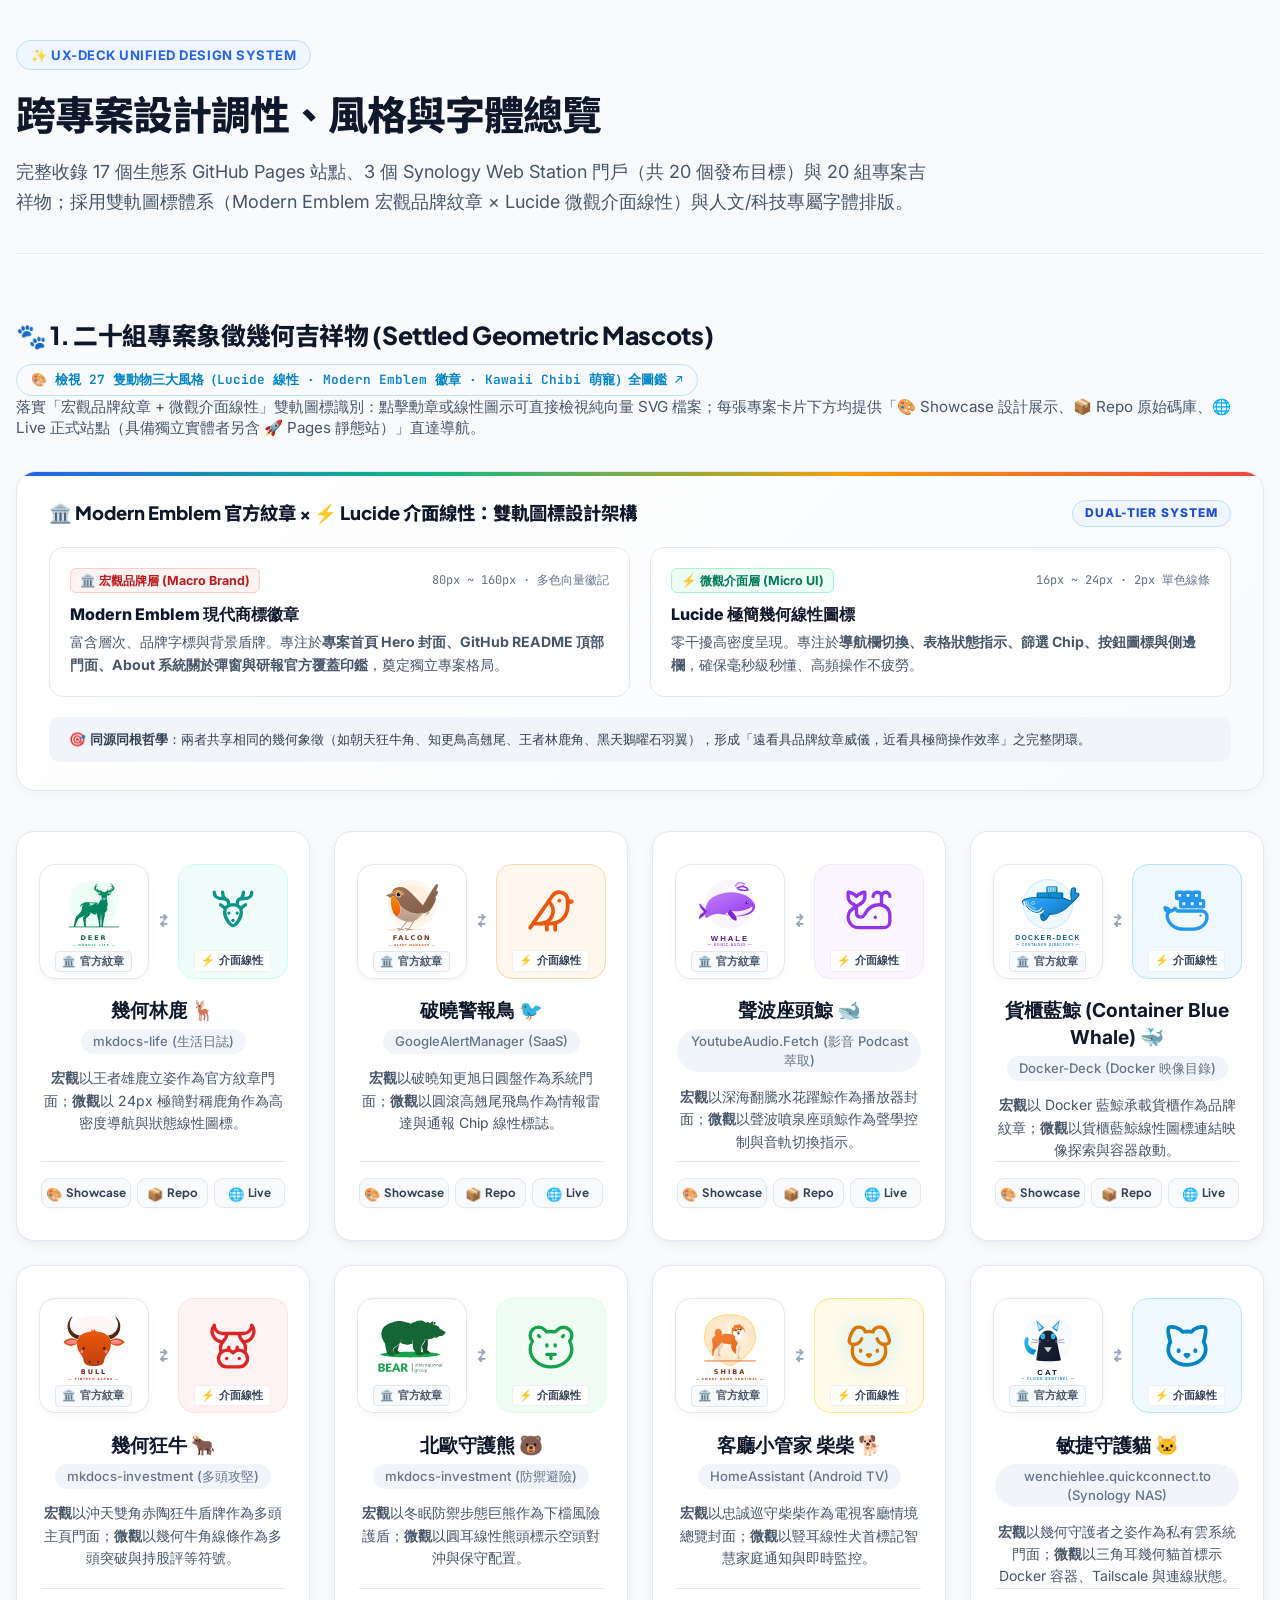
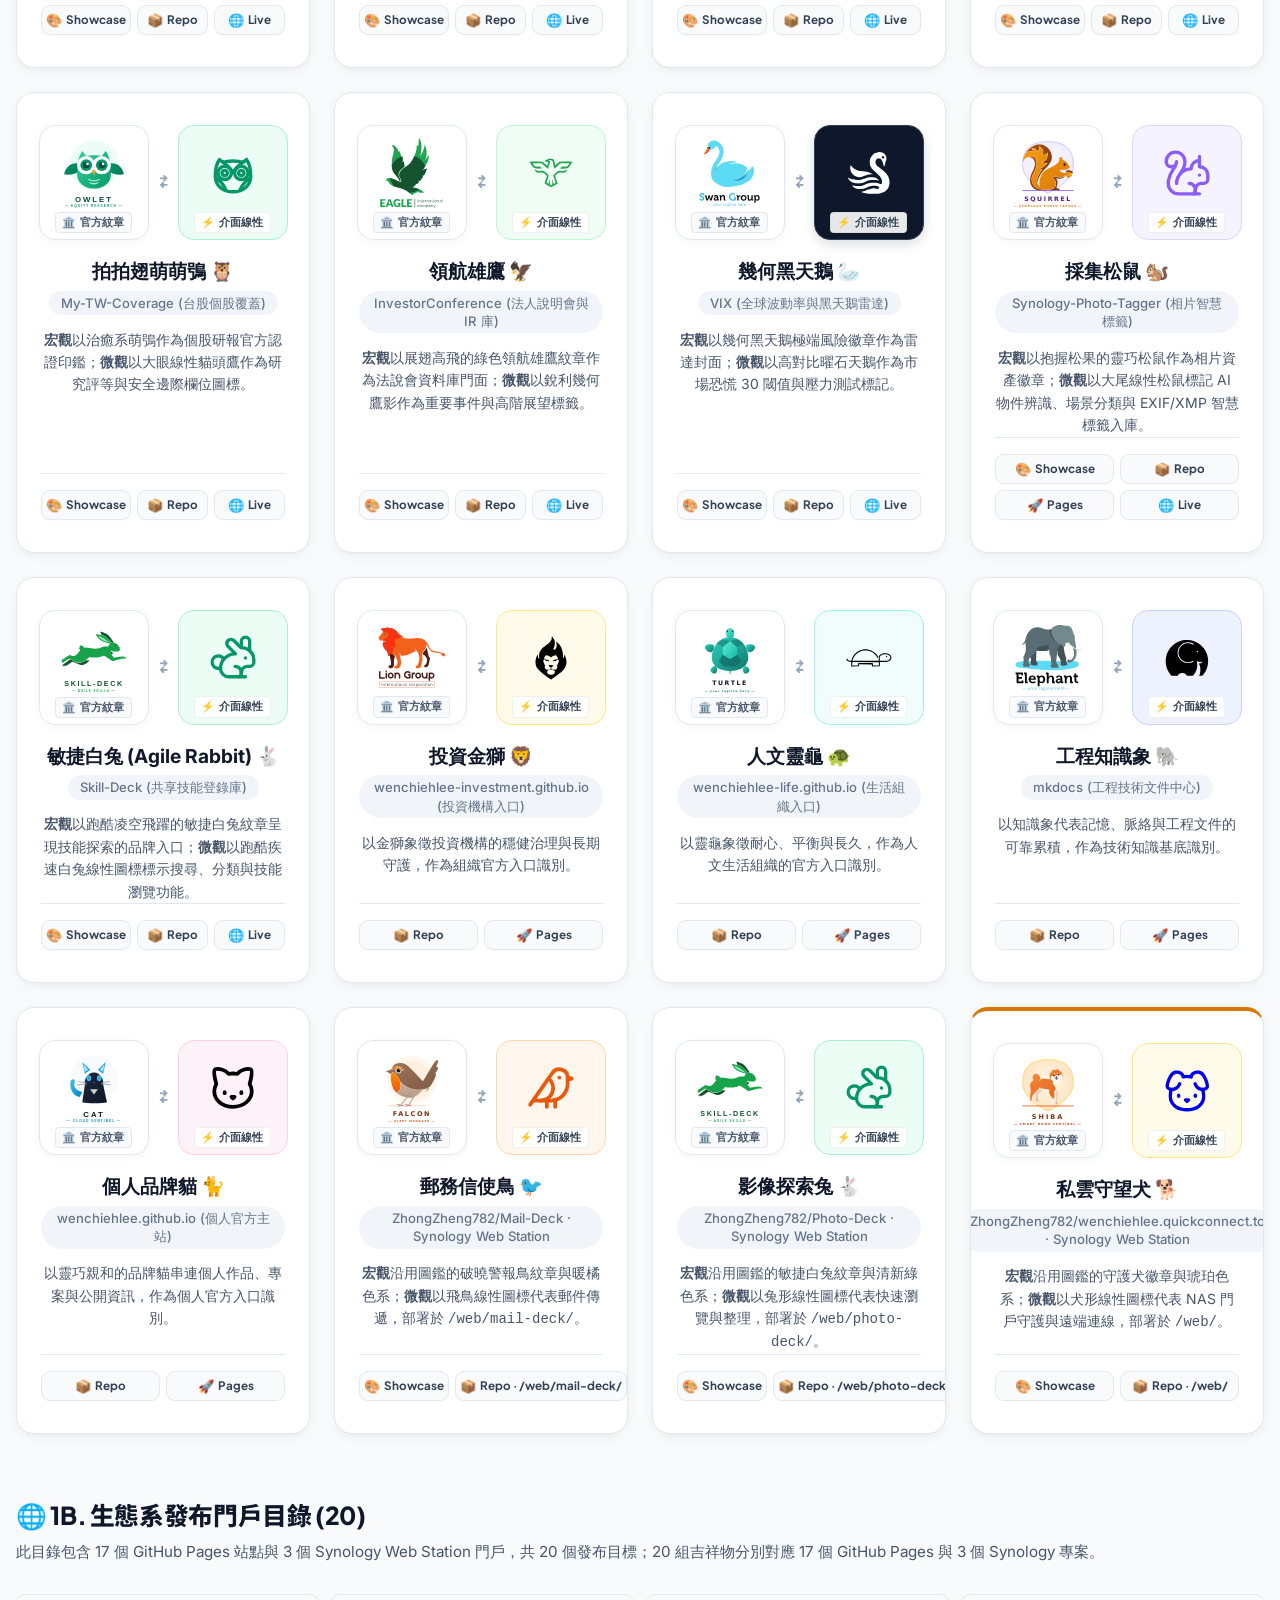
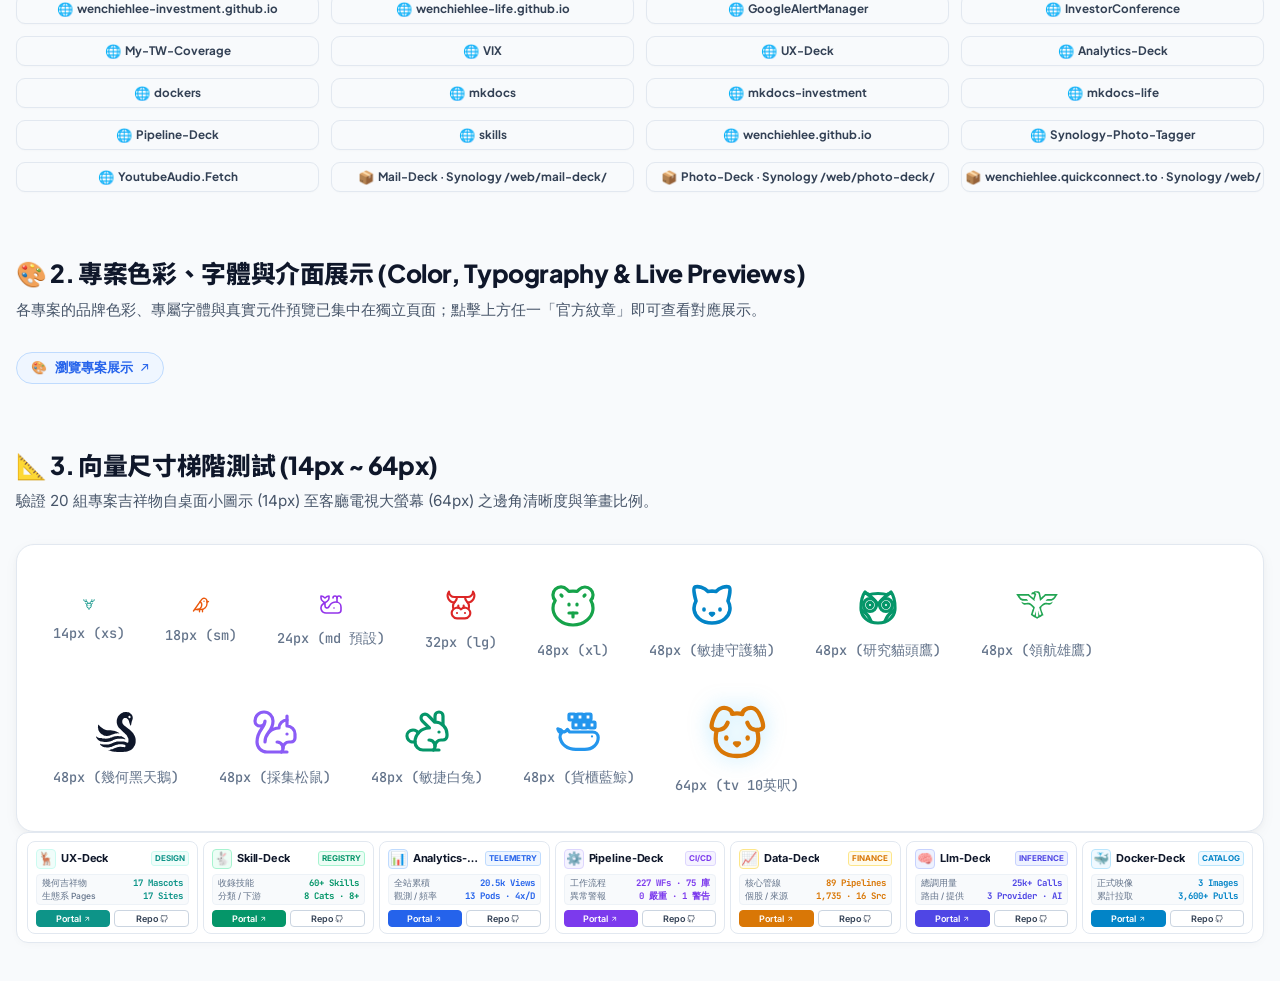
==== commit ec108bcb: "Move Synology mascots into main mascot grid" ====
--- a/index.html
+++ b/index.html
@@ -3732,6 +3732,18 @@
 <div class="mascot-desc">以靈巧親和的品牌貓串連個人作品、專案與公開資訊，作為個人官方入口識別。</div>
 <div class="card-endpoints ep-count-2"><a class="endpoint-pill ep-repo" href="https://github.com/wenchiehlee/wenchiehlee.github.io" target="_blank" rel="noopener noreferrer"><span class="ep-icon">📦</span><span class="ep-label">Repo</span></a><a class="endpoint-pill ep-pages" href="https://wenchiehlee.github.io/" target="_blank" rel="noopener noreferrer"><span class="ep-icon">🚀</span><span class="ep-label">Pages</span></a></div>
 </div>
+<div class="mascot-card card-falcon">
+<div class="mascot-duo-stage"><a class="emblem-tile" href="./tokens/icons/modern-emblem/emblem-falcon.svg" target="_blank" rel="noopener noreferrer" title="檢視 郵務信使鳥 Modern Emblem ↗"><img alt="郵務信使鳥 Modern Emblem" class="emblem-thumb" src="./tokens/icons/modern-emblem/emblem-falcon.svg"/><span class="badge-role-tag emblem-tag">🏛️ 官方紋章</span></a><div class="duo-divider"><span class="duo-arrow">⇄</span></div><a class="lucide-tile wrapper-falcon" href="./tokens/icons/lucide/lucide-bird.svg" target="_blank" rel="noopener noreferrer" title="檢視 郵務信使鳥 Lucide ↗"><svg class="ux-icon ux-icon-xl ux-icon-falcon"><use href="#icon-falcon-radar"></use></svg><span class="badge-role-tag lucide-tag">⚡ 介面線性</span></a></div>
+<div class="mascot-name">郵務信使鳥 🐦</div><div class="mascot-project">ZhongZheng782/Mail-Deck · Synology Web Station</div><div class="mascot-desc"><strong>宏觀</strong>沿用圖鑑的破曉警報鳥紋章與暖橘色系；<strong>微觀</strong>以飛鳥線性圖標代表郵件傳遞，部署於 <code>/web/mail-deck/</code>。</div>
+<div class="card-endpoints ep-count-2"><a class="endpoint-pill ep-showcase" href="./showcases.html#synology-nas" target="_blank" rel="noopener noreferrer"><span class="ep-icon">🎨</span><span class="ep-label">Showcase</span></a><a class="endpoint-pill ep-repo" href="https://github.com/ZhongZheng782/Mail-Deck" target="_blank" rel="noopener noreferrer"><span class="ep-icon">📦</span><span class="ep-label">Repo · /web/mail-deck/</span></a></div></div>
+<div class="mascot-card card-rabbit">
+<div class="mascot-duo-stage"><a class="emblem-tile" href="./tokens/icons/modern-emblem/emblem-rabbit.svg" target="_blank" rel="noopener noreferrer" title="檢視 影像探索兔 Modern Emblem ↗"><img alt="影像探索兔 Modern Emblem" class="emblem-thumb" src="./tokens/icons/modern-emblem/emblem-rabbit.svg"/><span class="badge-role-tag emblem-tag">🏛️ 官方紋章</span></a><div class="duo-divider"><span class="duo-arrow">⇄</span></div><a class="lucide-tile wrapper-rabbit" href="./tokens/icons/lucide/lucide-rabbit.svg" target="_blank" rel="noopener noreferrer" title="檢視 影像探索兔 Lucide ↗"><svg aria-hidden="true" class="ux-icon ux-icon-xl ux-icon-rabbit" fill="none" stroke="currentColor" stroke-linecap="round" stroke-linejoin="round" stroke-width="1.8" viewBox="0 0 24 24"><path d="M13 16a3 3 0 0 1 2.24 5"></path><path d="M18 12h.01"></path><path d="M18 21h-8a4 4 0 0 1-4-4 7 7 0 0 1 7-7h.2L9.6 6.4a1 1 0 1 1 2.8-2.8L15.8 7h.2c3.3 0 6 2.7 6 6v1a2 2 0 0 1-2 2h-1a3 3 0 0 0-3 3"></path><path d="M20 8.54V4a2 2 0 1 0-4 0v3"></path><path d="M7.612 12.524a3 3 0 1 0-1.6 4.3"></path></svg><span class="badge-role-tag lucide-tag">⚡ 介面線性</span></a></div>
+<div class="mascot-name">影像探索兔 🐇</div><div class="mascot-project">ZhongZheng782/Photo-Deck · Synology Web Station</div><div class="mascot-desc"><strong>宏觀</strong>沿用圖鑑的敏捷白兔紋章與清新綠色系；<strong>微觀</strong>以兔形線性圖標代表快速瀏覽與整理，部署於 <code>/web/photo-deck/</code>。</div>
+<div class="card-endpoints ep-count-2"><a class="endpoint-pill ep-showcase" href="./showcases.html#synology-nas" target="_blank" rel="noopener noreferrer"><span class="ep-icon">🎨</span><span class="ep-label">Showcase</span></a><a class="endpoint-pill ep-repo" href="https://github.com/ZhongZheng782/Photo-Deck" target="_blank" rel="noopener noreferrer"><span class="ep-icon">📦</span><span class="ep-label">Repo · /web/photo-deck/</span></a></div></div>
+<div class="mascot-card" style="border-top:4px solid #d97706;">
+<div class="mascot-duo-stage"><a class="emblem-tile" href="./tokens/icons/modern-emblem/emblem-dog.svg" target="_blank" rel="noopener noreferrer" title="檢視 私雲守望犬 Modern Emblem ↗"><img alt="私雲守望犬 Modern Emblem" class="emblem-thumb" src="./tokens/icons/modern-emblem/emblem-dog.svg"/><span class="badge-role-tag emblem-tag">🏛️ 官方紋章</span></a><div class="duo-divider"><span class="duo-arrow">⇄</span></div><a class="lucide-tile" style="background:#fffbeb;border:1px solid #fde68a;" href="./tokens/icons/lucide/lucide-dog.svg" target="_blank" rel="noopener noreferrer" title="檢視 私雲守望犬 Lucide ↗"><svg class="ux-icon ux-icon-xl" viewBox="0 0 24 24" fill="none" stroke="currentColor" stroke-width="1.8" stroke-linecap="round" stroke-linejoin="round"><path d="M11.25 16.25h1.5L12 17z"></path><path d="M16 14v.5"></path><path d="M4.42 11.247A13.152 13.152 0 0 0 4 14.556C4 18.728 7.582 21 12 21s8-2.272 8-6.444a11.702 11.702 0 0 0-.493-3.309"></path><path d="M8 14v.5"></path><path d="M8.5 8.5c-.384 1.05-1.083 2.028-2.344 2.5-1.931.722-3.576-.297-3.656-1-.113-.994 1.177-6.53 4-7 1.923-.321 3.651.845 3.651 2.235A7.497 7.497 0 0 1 14 5.277c0-1.39 1.844-2.598 3.767-2.277 2.823.47 4.113 6.006 4 7-.08.703-1.725 1.722-3.656 1-1.261-.472-1.855-1.45-2.239-2.5"></path></svg><span class="badge-role-tag lucide-tag">⚡ 介面線性</span></a></div>
+<div class="mascot-name">私雲守望犬 🐕</div><div class="mascot-project">ZhongZheng782/wenchiehlee.quickconnect.to · Synology Web Station</div><div class="mascot-desc"><strong>宏觀</strong>沿用圖鑑的守護犬徽章與琥珀色系；<strong>微觀</strong>以犬形線性圖標代表 NAS 門戶守護與遠端連線，部署於 <code>/web/</code>。</div>
+<div class="card-endpoints ep-count-2"><a class="endpoint-pill ep-showcase" href="./showcases.html#synology-nas" target="_blank" rel="noopener noreferrer"><span class="ep-icon">🎨</span><span class="ep-label">Showcase</span></a><a class="endpoint-pill ep-repo" href="https://github.com/ZhongZheng782/wenchiehlee.quickconnect.to" target="_blank" rel="noopener noreferrer"><span class="ep-icon">📦</span><span class="ep-label">Repo · /web/</span></a></div></div>
 </div>
 <!-- SECTION 1B: ECOSYSTEM PAGES DIRECTORY -->
 <div class="section-title" id="ecosystem-pages">🌐 1B. 生態系發布門戶目錄 (20)</div>
@@ -3757,11 +3769,6 @@
 <a class="endpoint-pill ep-repo" href="https://github.com/ZhongZheng782/Mail-Deck" target="_blank" rel="noopener noreferrer"><span class="ep-icon">📦</span><span class="ep-label">Mail-Deck · Synology /web/mail-deck/</span></a>
 <a class="endpoint-pill ep-repo" href="https://github.com/ZhongZheng782/Photo-Deck" target="_blank" rel="noopener noreferrer"><span class="ep-icon">📦</span><span class="ep-label">Photo-Deck · Synology /web/photo-deck/</span></a>
 <a class="endpoint-pill ep-repo" href="https://github.com/ZhongZheng782/wenchiehlee.quickconnect.to" target="_blank" rel="noopener noreferrer"><span class="ep-icon">📦</span><span class="ep-label">wenchiehlee.quickconnect.to · Synology /web/</span></a>
-</div>
-<div class="mascot-grid synology-mascot-grid">
-<div class="mascot-card card-synology-mail"><div class="mascot-duo-stage"><div class="emblem-tile" aria-label="郵差信鴿幾何象徵"><span style="font-size:3.5rem;">✉️</span><span class="badge-role-tag emblem-tag">🏛️ 專案象徵</span></div><div class="duo-divider"><span class="duo-arrow">⇄</span></div><div class="lucide-tile wrapper-pangolin"><span style="font-size:2.5rem;">🕊️</span><span class="badge-role-tag lucide-tag">⚡ 介面圖標</span></div></div><div class="mascot-name">郵差信鴿 🕊️</div><div class="mascot-project">ZhongZheng782/Mail-Deck · Synology</div><div class="mascot-desc">代表郵件收發與通知傳遞；部署於 Synology Web Station <code>/web/mail-deck/</code>。</div><div class="card-endpoints ep-count-2"><a class="endpoint-pill ep-showcase" href="./showcases.html#synology-nas" target="_blank" rel="noopener noreferrer"><span class="ep-icon">🎨</span><span class="ep-label">Synology Showcase</span></a><a class="endpoint-pill ep-repo" href="https://github.com/ZhongZheng782/Mail-Deck" target="_blank" rel="noopener noreferrer"><span class="ep-icon">📦</span><span class="ep-label">Repo · /web/mail-deck/</span></a></div></div>
-<div class="mascot-card card-synology-photo"><div class="mascot-duo-stage"><div class="emblem-tile" aria-label="光影赤狐幾何象徵"><span style="font-size:3.5rem;">🖼️</span><span class="badge-role-tag emblem-tag">🏛️ 專案象徵</span></div><div class="duo-divider"><span class="duo-arrow">⇄</span></div><div class="lucide-tile wrapper-squirrel"><span style="font-size:2.5rem;">🦊</span><span class="badge-role-tag lucide-tag">⚡ 介面圖標</span></div></div><div class="mascot-name">光影赤狐 🦊</div><div class="mascot-project">ZhongZheng782/Photo-Deck · Synology</div><div class="mascot-desc">代表相片整理與影像瀏覽；部署於 Synology Web Station <code>/web/photo-deck/</code>。</div><div class="card-endpoints ep-count-2"><a class="endpoint-pill ep-showcase" href="./showcases.html#synology-nas" target="_blank" rel="noopener noreferrer"><span class="ep-icon">🎨</span><span class="ep-label">Synology Showcase</span></a><a class="endpoint-pill ep-repo" href="https://github.com/ZhongZheng782/Photo-Deck" target="_blank" rel="noopener noreferrer"><span class="ep-icon">📦</span><span class="ep-label">Repo · /web/photo-deck/</span></a></div></div>
-<div class="mascot-card card-synology-cloud"><div class="mascot-duo-stage"><div class="emblem-tile" aria-label="雲端守護貓幾何象徵"><span style="font-size:3.5rem;">☁️</span><span class="badge-role-tag emblem-tag">🏛️ 專案象徵</span></div><div class="duo-divider"><span class="duo-arrow">⇄</span></div><div class="lucide-tile wrapper-pangolin"><span style="font-size:2.5rem;">🐱</span><span class="badge-role-tag lucide-tag">⚡ 介面圖標</span></div></div><div class="mascot-name">雲端守護貓 🐱</div><div class="mascot-project">ZhongZheng782/wenchiehlee.quickconnect.to · Synology</div><div class="mascot-desc">代表私有雲入口與遠端連線服務；部署於 Synology Web Station <code>/web/</code>。</div><div class="card-endpoints ep-count-2"><a class="endpoint-pill ep-showcase" href="./showcases.html#synology-nas" target="_blank" rel="noopener noreferrer"><span class="ep-icon">🎨</span><span class="ep-label">Synology Showcase</span></a><a class="endpoint-pill ep-repo" href="https://github.com/ZhongZheng782/wenchiehlee.quickconnect.to" target="_blank" rel="noopener noreferrer"><span class="ep-icon">📦</span><span class="ep-label">Repo · /web/</span></a></div></div>
 </div>
 <!-- SECTION 2: PROJECT SHOWCASES MOVED TO A DEDICATED PAGE -->
 <div class="section-title">🎨 2. 專案色彩、字體與介面展示 (Color, Typography &amp; Live Previews)</div>
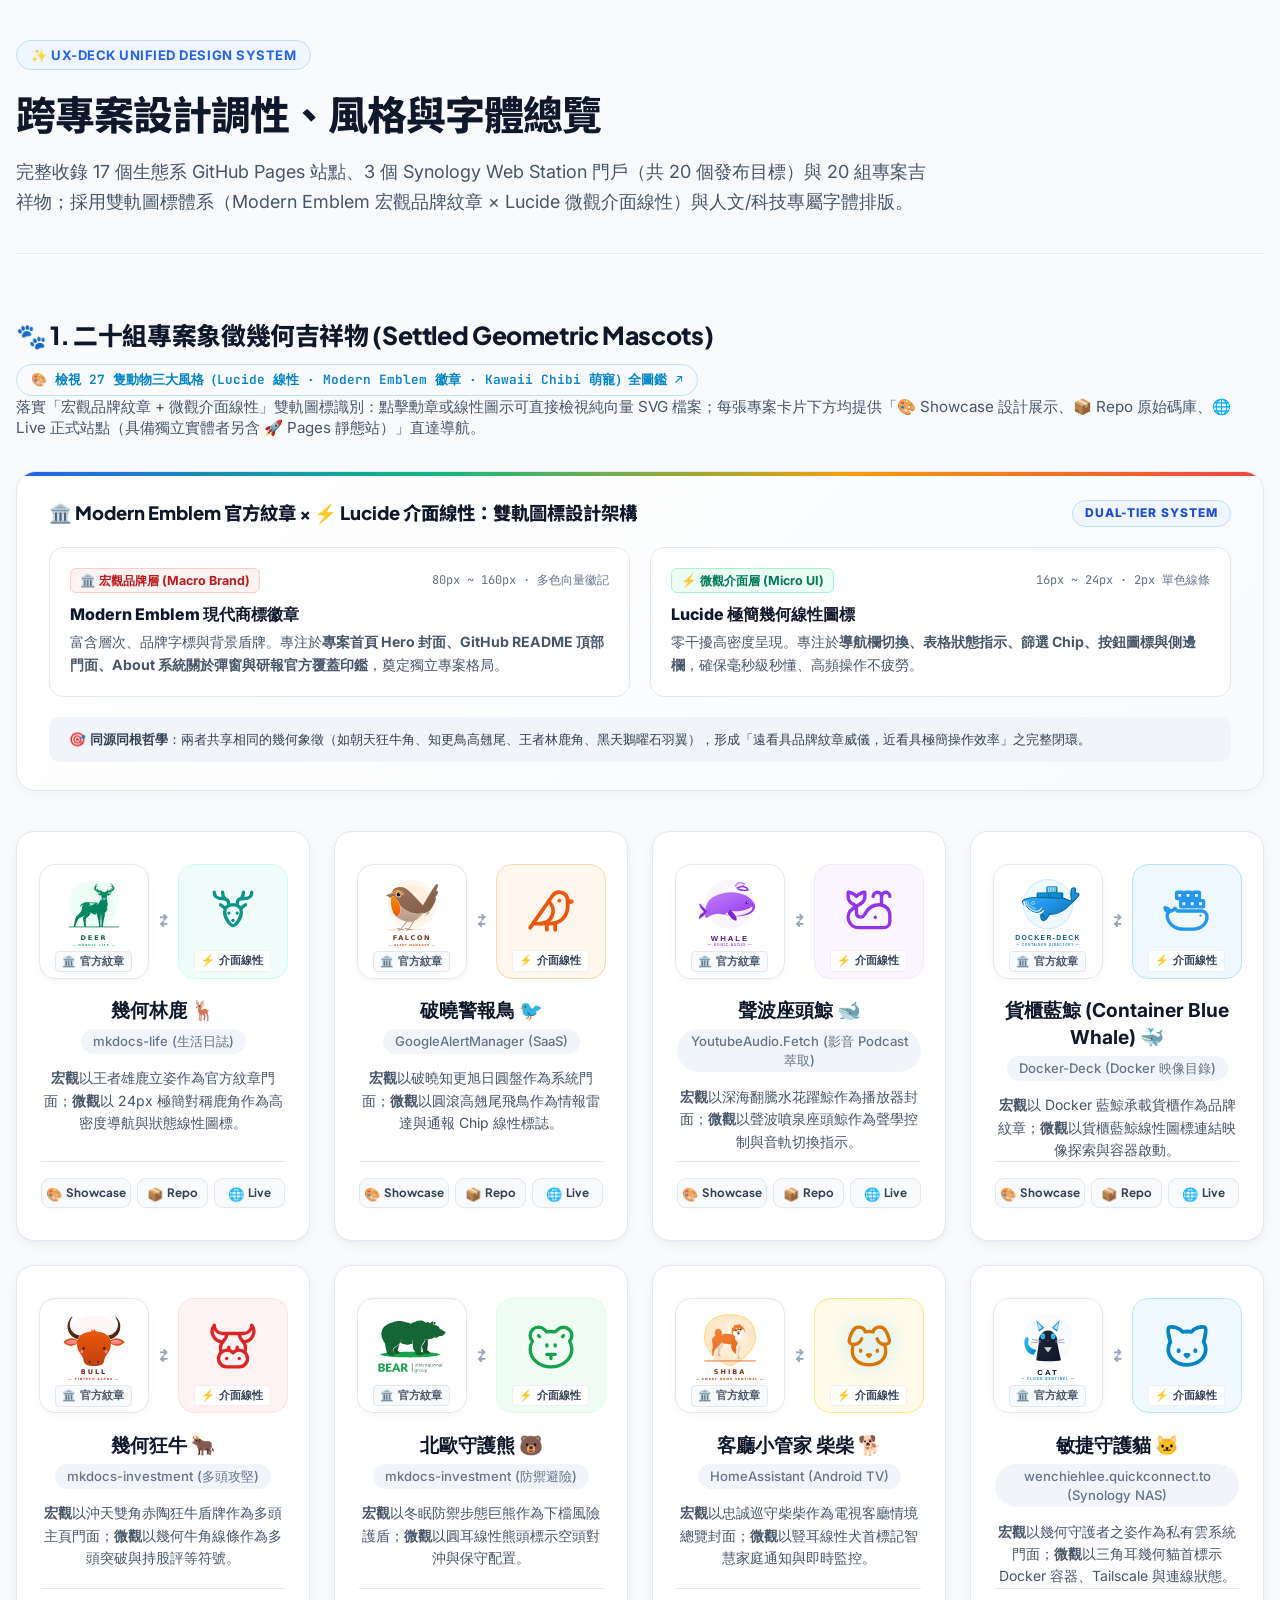
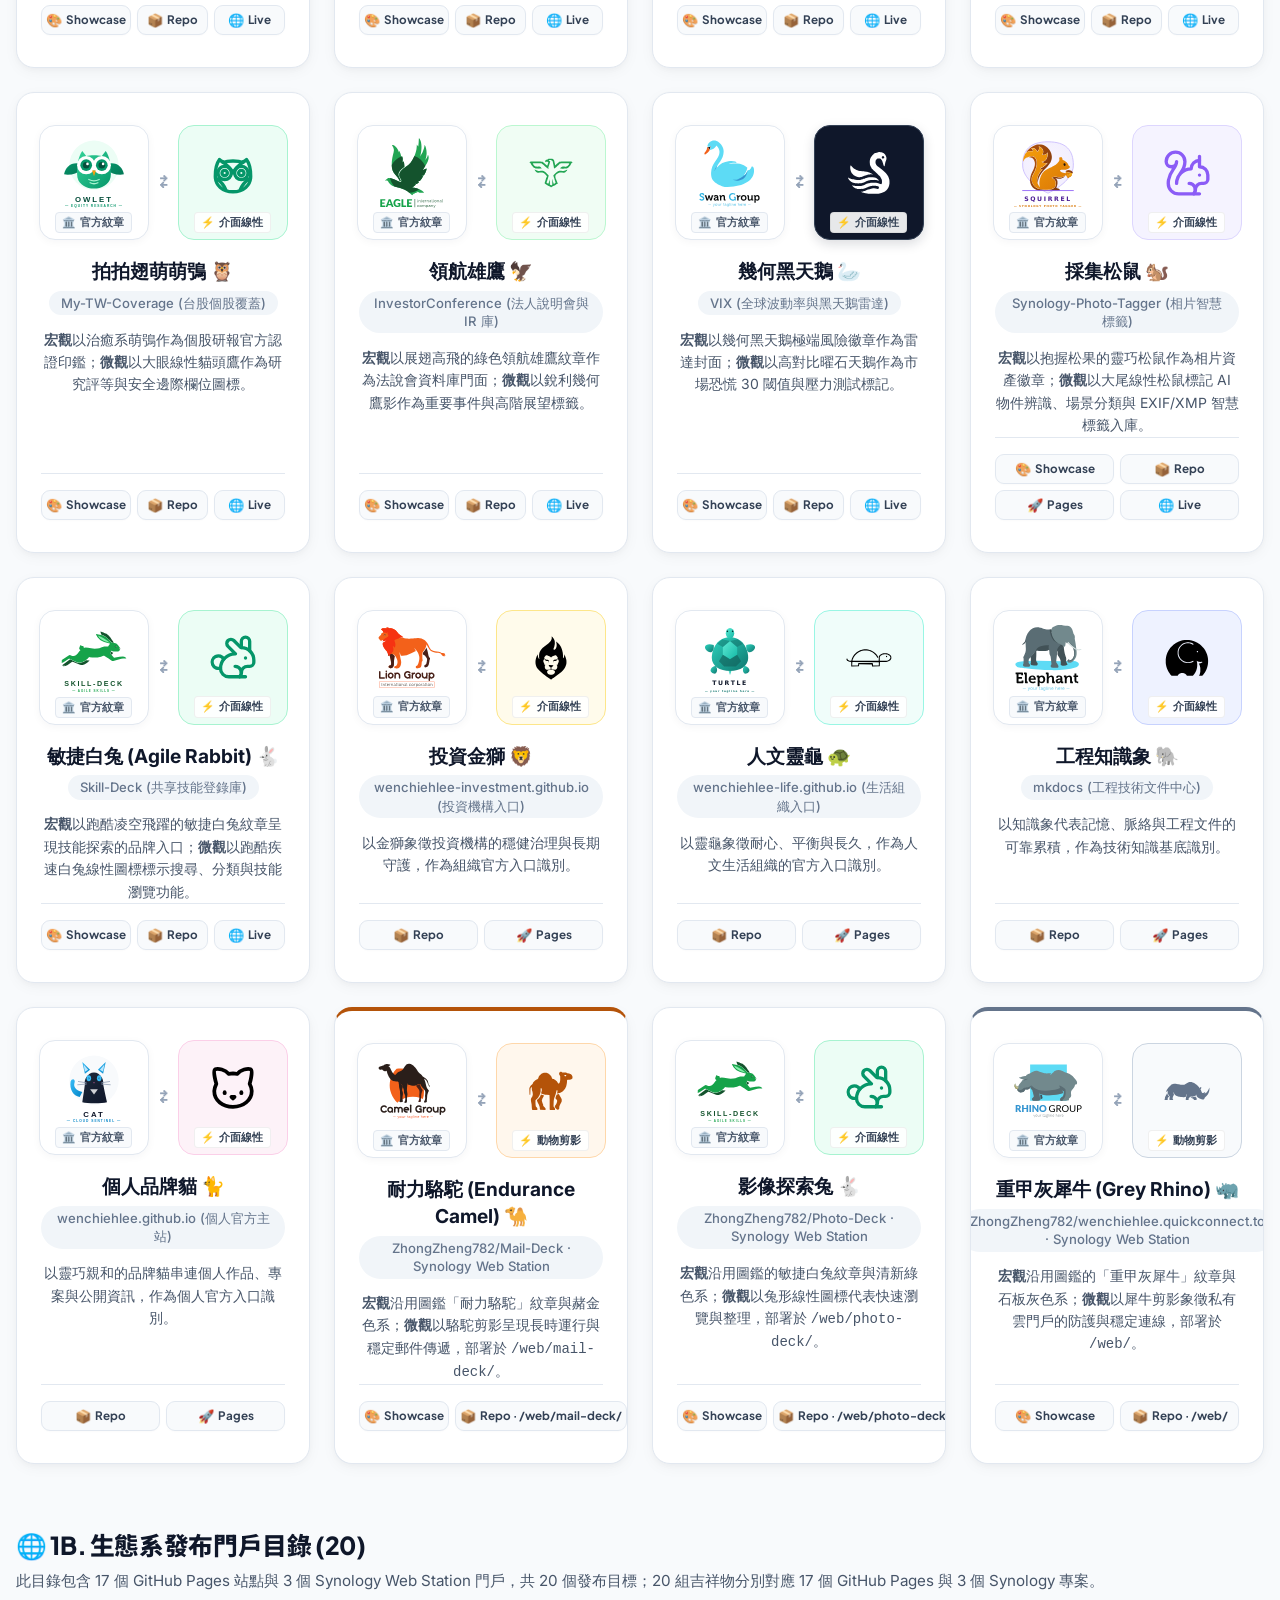
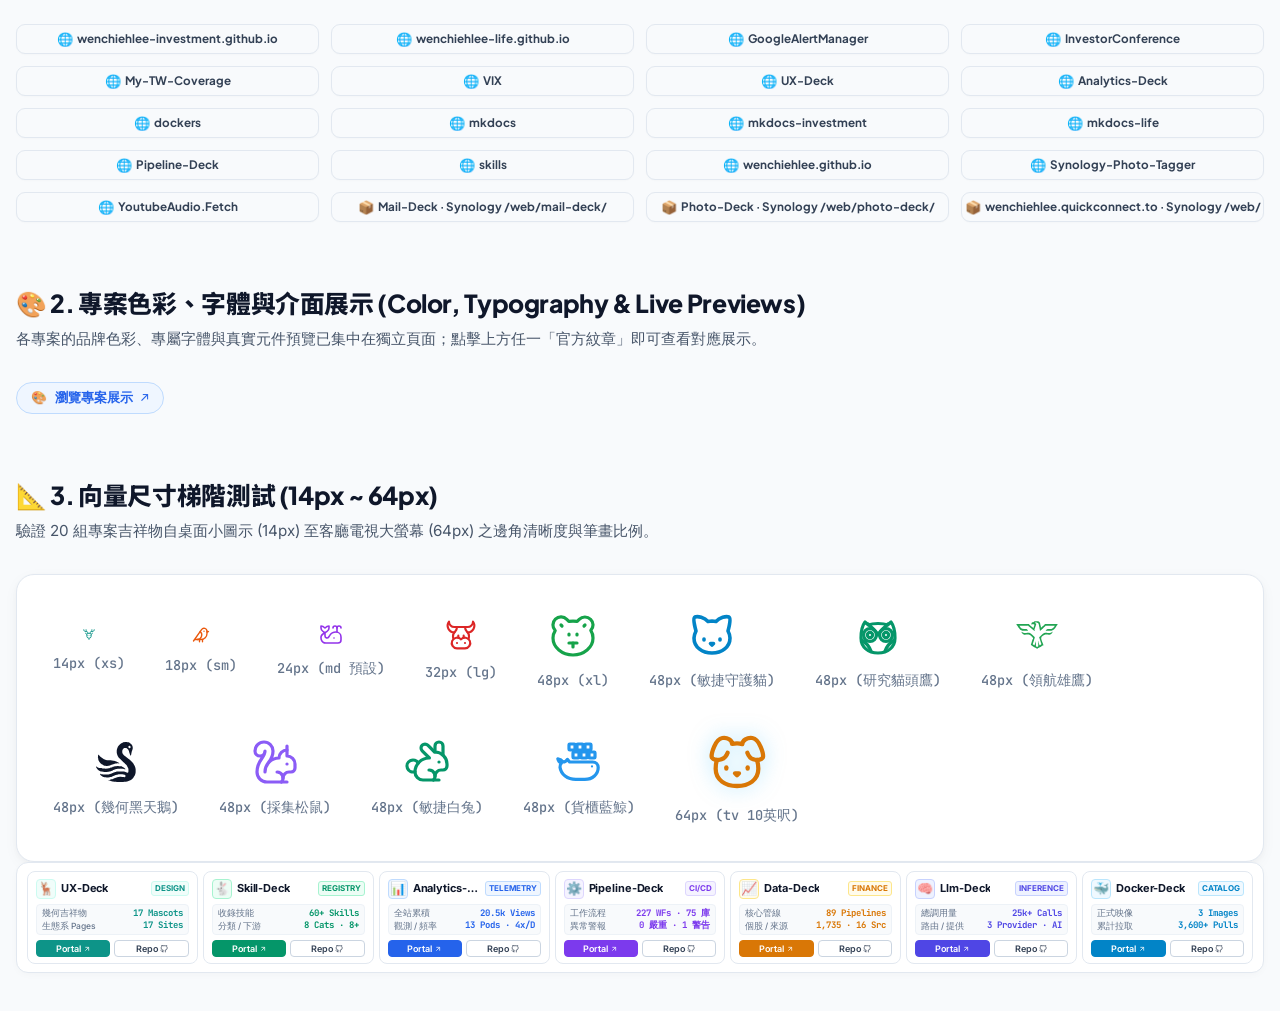
==== commit 0e34c344: "Use camel and rhino mascots for Synology portals" ====
--- a/index.html
+++ b/index.html
@@ -3732,17 +3732,17 @@
 <div class="mascot-desc">以靈巧親和的品牌貓串連個人作品、專案與公開資訊，作為個人官方入口識別。</div>
 <div class="card-endpoints ep-count-2"><a class="endpoint-pill ep-repo" href="https://github.com/wenchiehlee/wenchiehlee.github.io" target="_blank" rel="noopener noreferrer"><span class="ep-icon">📦</span><span class="ep-label">Repo</span></a><a class="endpoint-pill ep-pages" href="https://wenchiehlee.github.io/" target="_blank" rel="noopener noreferrer"><span class="ep-icon">🚀</span><span class="ep-label">Pages</span></a></div>
 </div>
-<div class="mascot-card card-falcon">
-<div class="mascot-duo-stage"><a class="emblem-tile" href="./tokens/icons/modern-emblem/emblem-falcon.svg" target="_blank" rel="noopener noreferrer" title="檢視 郵務信使鳥 Modern Emblem ↗"><img alt="郵務信使鳥 Modern Emblem" class="emblem-thumb" src="./tokens/icons/modern-emblem/emblem-falcon.svg"/><span class="badge-role-tag emblem-tag">🏛️ 官方紋章</span></a><div class="duo-divider"><span class="duo-arrow">⇄</span></div><a class="lucide-tile wrapper-falcon" href="./tokens/icons/lucide/lucide-bird.svg" target="_blank" rel="noopener noreferrer" title="檢視 郵務信使鳥 Lucide ↗"><svg class="ux-icon ux-icon-xl ux-icon-falcon"><use href="#icon-falcon-radar"></use></svg><span class="badge-role-tag lucide-tag">⚡ 介面線性</span></a></div>
-<div class="mascot-name">郵務信使鳥 🐦</div><div class="mascot-project">ZhongZheng782/Mail-Deck · Synology Web Station</div><div class="mascot-desc"><strong>宏觀</strong>沿用圖鑑的破曉警報鳥紋章與暖橘色系；<strong>微觀</strong>以飛鳥線性圖標代表郵件傳遞，部署於 <code>/web/mail-deck/</code>。</div>
+<div class="mascot-card" style="border-top:4px solid #b45309;">
+<div class="mascot-duo-stage"><a class="emblem-tile" href="./tokens/icons/modern-emblem/emblem-camel.svg" target="_blank" rel="noopener noreferrer" title="檢視 耐力駱駝 (Endurance Camel) Modern Emblem ↗"><img alt="耐力駱駝 (Endurance Camel) Modern Emblem" class="emblem-thumb" src="./tokens/icons/modern-emblem/emblem-camel.svg"/><span class="badge-role-tag emblem-tag">🏛️ 官方紋章</span></a><div class="duo-divider"><span class="duo-arrow">⇄</span></div><a class="lucide-tile wrapper-camel" style="background:#fff7ed;border:1px solid #fed7aa;color:#b45309;" href="./tokens/icons/lucide/lucide-camel.svg" target="_blank" rel="noopener noreferrer" title="檢視 耐力駱駝 (Endurance Camel) 動物剪影 ↗"><img class="ux-icon ux-icon-xl" src="./tokens/icons/lucide/lucide-camel.svg" alt=""/><span class="badge-role-tag lucide-tag">⚡ 動物剪影</span></a></div>
+<div class="mascot-name">耐力駱駝 (Endurance Camel) 🐪</div><div class="mascot-project">ZhongZheng782/Mail-Deck · Synology Web Station</div><div class="mascot-desc"><strong>宏觀</strong>沿用圖鑑「耐力駱駝」紋章與赭金色系；<strong>微觀</strong>以駱駝剪影呈現長時運行與穩定郵件傳遞，部署於 <code>/web/mail-deck/</code>。</div>
 <div class="card-endpoints ep-count-2"><a class="endpoint-pill ep-showcase" href="./showcases.html#synology-nas" target="_blank" rel="noopener noreferrer"><span class="ep-icon">🎨</span><span class="ep-label">Showcase</span></a><a class="endpoint-pill ep-repo" href="https://github.com/ZhongZheng782/Mail-Deck" target="_blank" rel="noopener noreferrer"><span class="ep-icon">📦</span><span class="ep-label">Repo · /web/mail-deck/</span></a></div></div>
 <div class="mascot-card card-rabbit">
 <div class="mascot-duo-stage"><a class="emblem-tile" href="./tokens/icons/modern-emblem/emblem-rabbit.svg" target="_blank" rel="noopener noreferrer" title="檢視 影像探索兔 Modern Emblem ↗"><img alt="影像探索兔 Modern Emblem" class="emblem-thumb" src="./tokens/icons/modern-emblem/emblem-rabbit.svg"/><span class="badge-role-tag emblem-tag">🏛️ 官方紋章</span></a><div class="duo-divider"><span class="duo-arrow">⇄</span></div><a class="lucide-tile wrapper-rabbit" href="./tokens/icons/lucide/lucide-rabbit.svg" target="_blank" rel="noopener noreferrer" title="檢視 影像探索兔 Lucide ↗"><svg aria-hidden="true" class="ux-icon ux-icon-xl ux-icon-rabbit" fill="none" stroke="currentColor" stroke-linecap="round" stroke-linejoin="round" stroke-width="1.8" viewBox="0 0 24 24"><path d="M13 16a3 3 0 0 1 2.24 5"></path><path d="M18 12h.01"></path><path d="M18 21h-8a4 4 0 0 1-4-4 7 7 0 0 1 7-7h.2L9.6 6.4a1 1 0 1 1 2.8-2.8L15.8 7h.2c3.3 0 6 2.7 6 6v1a2 2 0 0 1-2 2h-1a3 3 0 0 0-3 3"></path><path d="M20 8.54V4a2 2 0 1 0-4 0v3"></path><path d="M7.612 12.524a3 3 0 1 0-1.6 4.3"></path></svg><span class="badge-role-tag lucide-tag">⚡ 介面線性</span></a></div>
 <div class="mascot-name">影像探索兔 🐇</div><div class="mascot-project">ZhongZheng782/Photo-Deck · Synology Web Station</div><div class="mascot-desc"><strong>宏觀</strong>沿用圖鑑的敏捷白兔紋章與清新綠色系；<strong>微觀</strong>以兔形線性圖標代表快速瀏覽與整理，部署於 <code>/web/photo-deck/</code>。</div>
 <div class="card-endpoints ep-count-2"><a class="endpoint-pill ep-showcase" href="./showcases.html#synology-nas" target="_blank" rel="noopener noreferrer"><span class="ep-icon">🎨</span><span class="ep-label">Showcase</span></a><a class="endpoint-pill ep-repo" href="https://github.com/ZhongZheng782/Photo-Deck" target="_blank" rel="noopener noreferrer"><span class="ep-icon">📦</span><span class="ep-label">Repo · /web/photo-deck/</span></a></div></div>
-<div class="mascot-card" style="border-top:4px solid #d97706;">
-<div class="mascot-duo-stage"><a class="emblem-tile" href="./tokens/icons/modern-emblem/emblem-dog.svg" target="_blank" rel="noopener noreferrer" title="檢視 私雲守望犬 Modern Emblem ↗"><img alt="私雲守望犬 Modern Emblem" class="emblem-thumb" src="./tokens/icons/modern-emblem/emblem-dog.svg"/><span class="badge-role-tag emblem-tag">🏛️ 官方紋章</span></a><div class="duo-divider"><span class="duo-arrow">⇄</span></div><a class="lucide-tile" style="background:#fffbeb;border:1px solid #fde68a;" href="./tokens/icons/lucide/lucide-dog.svg" target="_blank" rel="noopener noreferrer" title="檢視 私雲守望犬 Lucide ↗"><svg class="ux-icon ux-icon-xl" viewBox="0 0 24 24" fill="none" stroke="currentColor" stroke-width="1.8" stroke-linecap="round" stroke-linejoin="round"><path d="M11.25 16.25h1.5L12 17z"></path><path d="M16 14v.5"></path><path d="M4.42 11.247A13.152 13.152 0 0 0 4 14.556C4 18.728 7.582 21 12 21s8-2.272 8-6.444a11.702 11.702 0 0 0-.493-3.309"></path><path d="M8 14v.5"></path><path d="M8.5 8.5c-.384 1.05-1.083 2.028-2.344 2.5-1.931.722-3.576-.297-3.656-1-.113-.994 1.177-6.53 4-7 1.923-.321 3.651.845 3.651 2.235A7.497 7.497 0 0 1 14 5.277c0-1.39 1.844-2.598 3.767-2.277 2.823.47 4.113 6.006 4 7-.08.703-1.725 1.722-3.656 1-1.261-.472-1.855-1.45-2.239-2.5"></path></svg><span class="badge-role-tag lucide-tag">⚡ 介面線性</span></a></div>
-<div class="mascot-name">私雲守望犬 🐕</div><div class="mascot-project">ZhongZheng782/wenchiehlee.quickconnect.to · Synology Web Station</div><div class="mascot-desc"><strong>宏觀</strong>沿用圖鑑的守護犬徽章與琥珀色系；<strong>微觀</strong>以犬形線性圖標代表 NAS 門戶守護與遠端連線，部署於 <code>/web/</code>。</div>
+<div class="mascot-card" style="border-top:4px solid #64748b;">
+<div class="mascot-duo-stage"><a class="emblem-tile" href="./tokens/icons/modern-emblem/emblem-rhino.svg" target="_blank" rel="noopener noreferrer" title="檢視 重甲灰犀牛 (Grey Rhino) Modern Emblem ↗"><img alt="重甲灰犀牛 (Grey Rhino) Modern Emblem" class="emblem-thumb" src="./tokens/icons/modern-emblem/emblem-rhino.svg"/><span class="badge-role-tag emblem-tag">🏛️ 官方紋章</span></a><div class="duo-divider"><span class="duo-arrow">⇄</span></div><a class="lucide-tile" style="background:#f8fafc;border:1px solid #cbd5e1;color:#64748b;" href="./tokens/icons/lucide/lucide-rhino.svg" target="_blank" rel="noopener noreferrer" title="檢視 重甲灰犀牛 (Grey Rhino) 動物剪影 ↗"><img class="ux-icon ux-icon-xl" src="./tokens/icons/lucide/lucide-rhino.svg" alt=""/><span class="badge-role-tag lucide-tag">⚡ 動物剪影</span></a></div>
+<div class="mascot-name">重甲灰犀牛 (Grey Rhino) 🦏</div><div class="mascot-project">ZhongZheng782/wenchiehlee.quickconnect.to · Synology Web Station</div><div class="mascot-desc"><strong>宏觀</strong>沿用圖鑑的「重甲灰犀牛」紋章與石板灰色系；<strong>微觀</strong>以犀牛剪影象徵私有雲門戶的防護與穩定連線，部署於 <code>/web/</code>。</div>
 <div class="card-endpoints ep-count-2"><a class="endpoint-pill ep-showcase" href="./showcases.html#synology-nas" target="_blank" rel="noopener noreferrer"><span class="ep-icon">🎨</span><span class="ep-label">Showcase</span></a><a class="endpoint-pill ep-repo" href="https://github.com/ZhongZheng782/wenchiehlee.quickconnect.to" target="_blank" rel="noopener noreferrer"><span class="ep-icon">📦</span><span class="ep-label">Repo · /web/</span></a></div></div>
 </div>
 <!-- SECTION 1B: ECOSYSTEM PAGES DIRECTORY -->
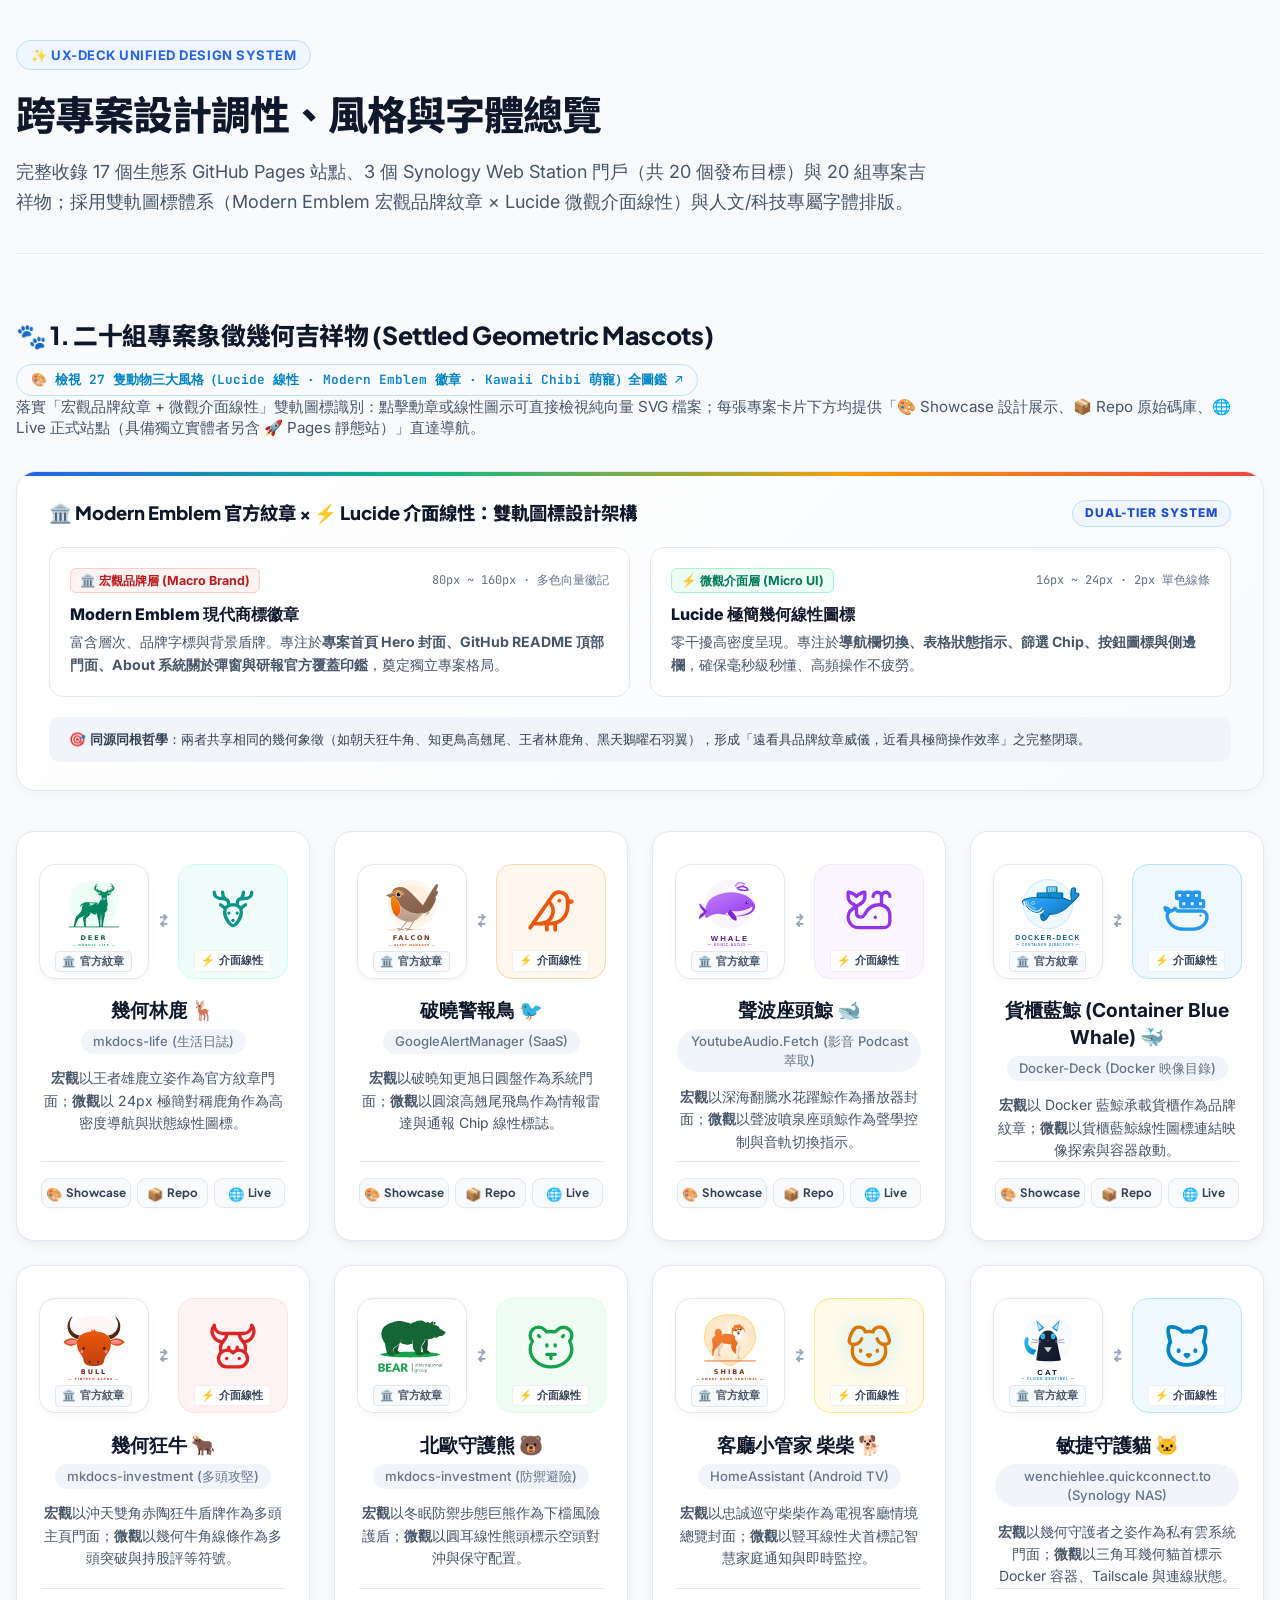
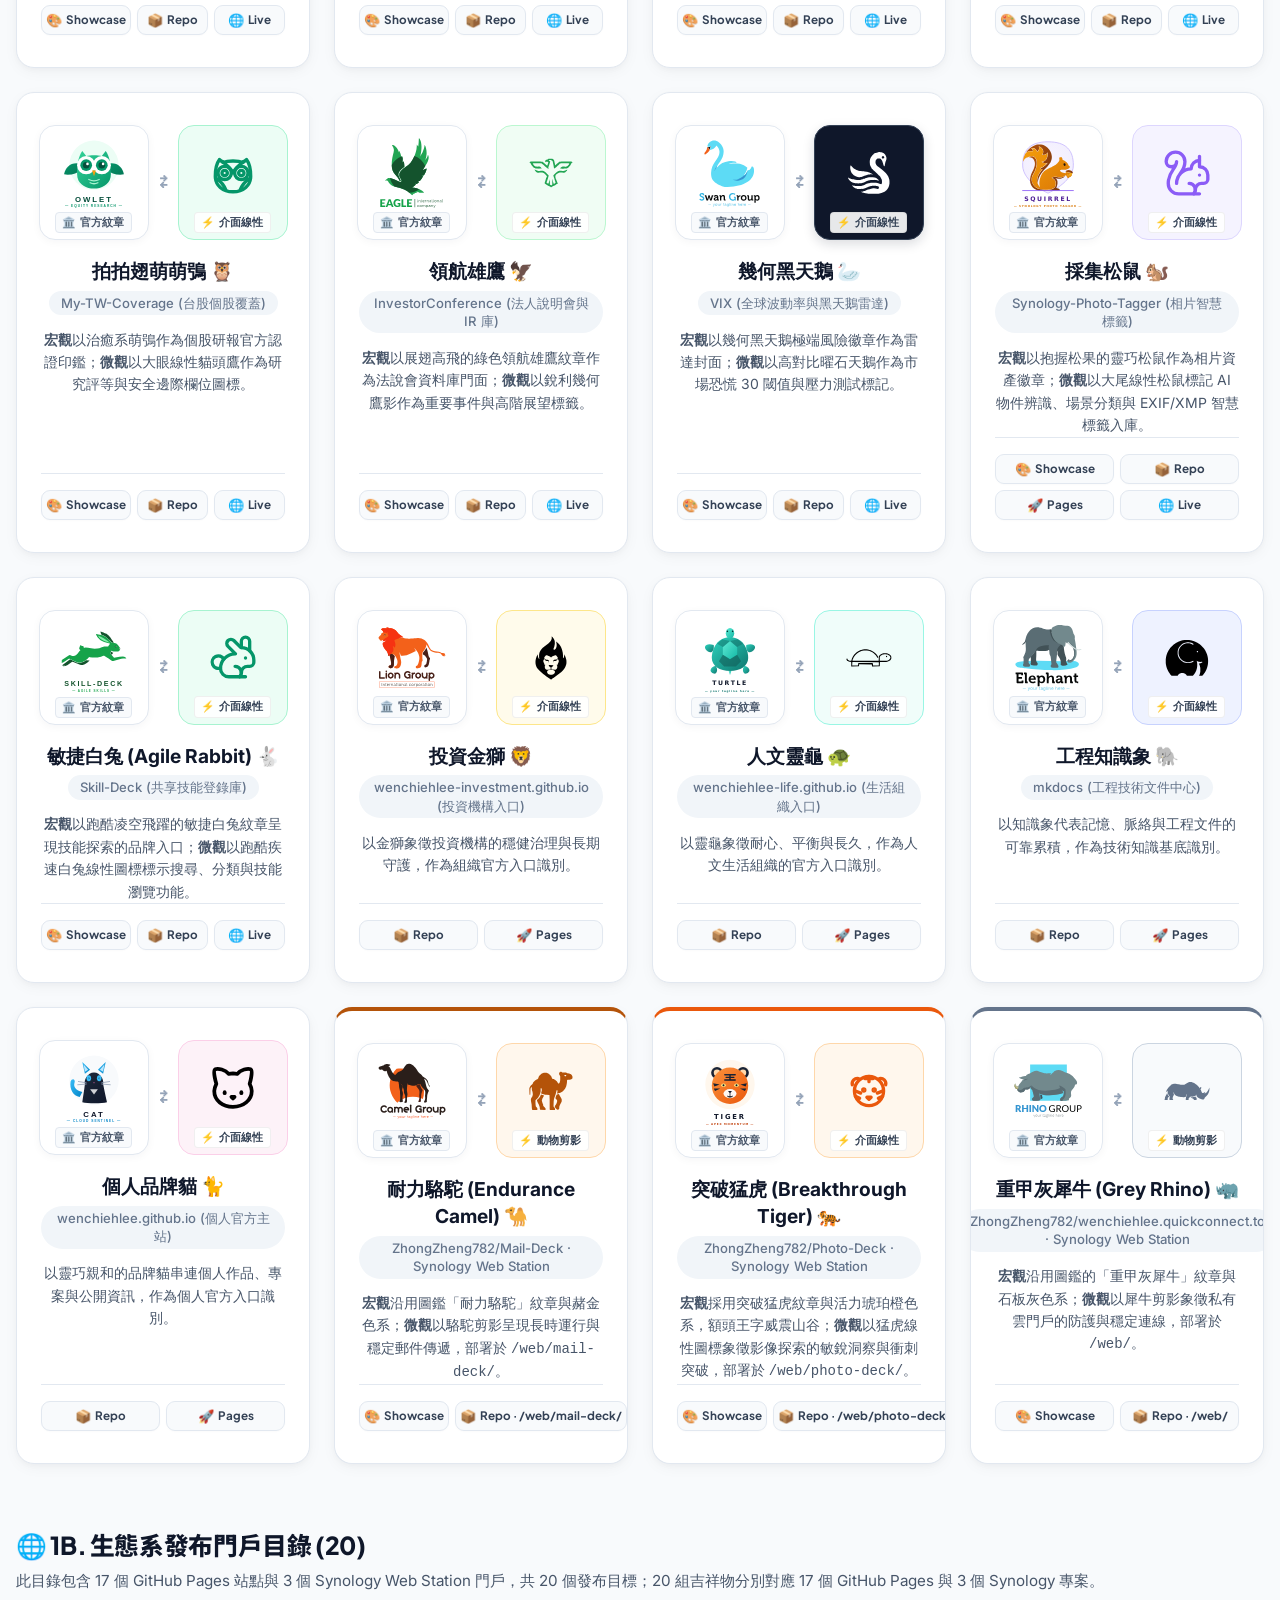
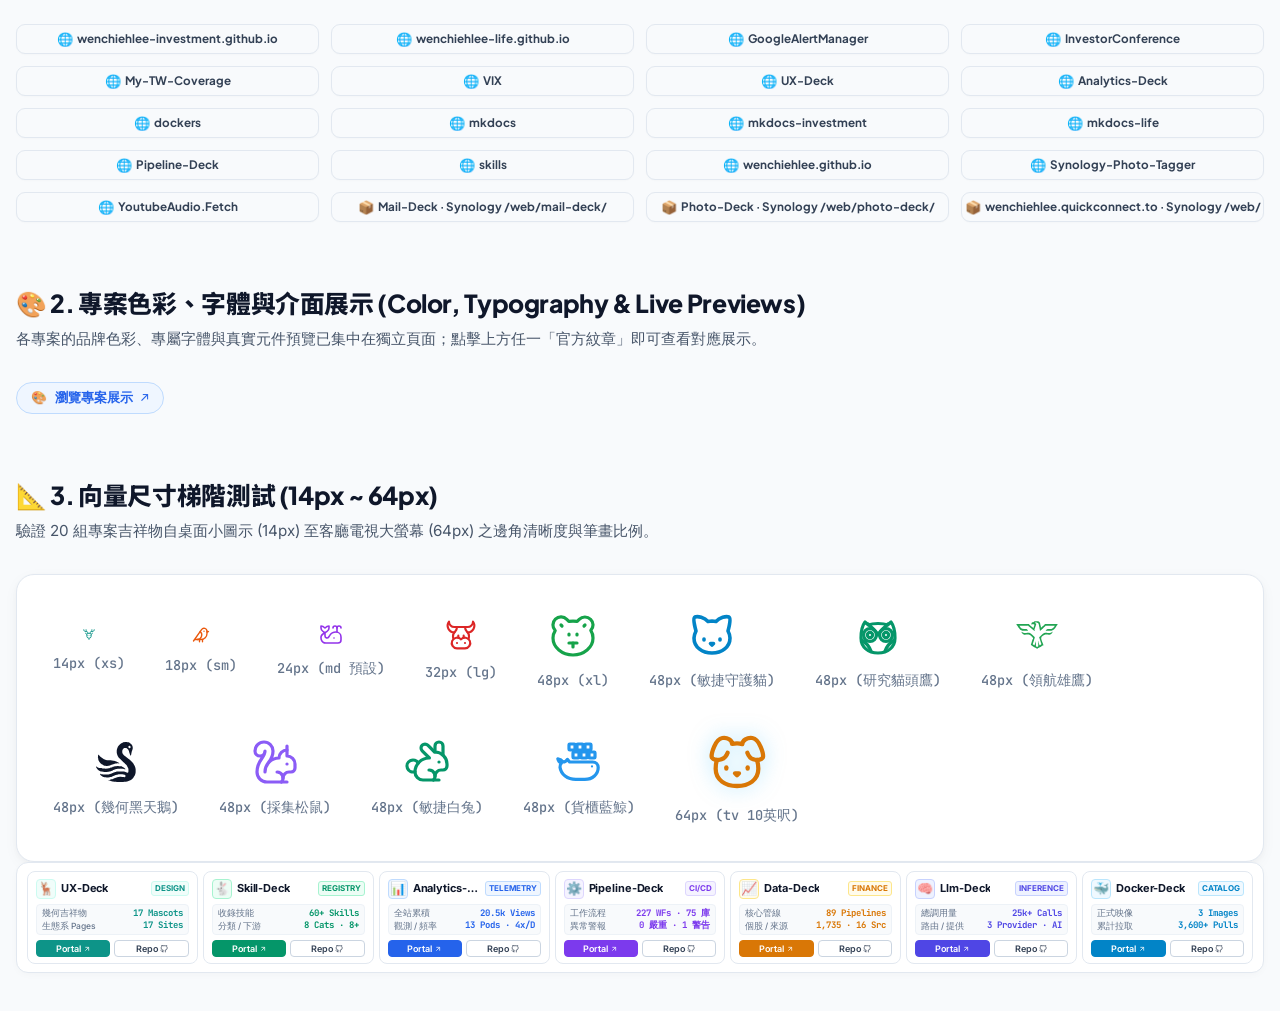
==== commit 81de9ee3: "feat(mascot): replace Photo-Deck mascot with Breakthrough Tiger (突破猛虎)" ====
--- a/index.html
+++ b/index.html
@@ -393,11 +393,15 @@
     .mascot-card.card-turtle:hover::before { background: #0f766e; }
     .mascot-card.card-elephant:hover::before { background: #6366f1; }
     .mascot-card.card-cat:hover::before { background: #db2777; }
+    .mascot-card.card-tiger:hover::before { background: #ea580c; }
+    .ux-icon-tiger { color: #ea580c; }
+    .ux-icon-tiger:hover { transform: translateY(-3px) scale(1.08); color: #c2410c; }
     .wrapper-rabbit { background: #ecfdf5; border: 1px solid #a7f3d0; }
     .wrapper-lion { background: #fffbeb; border: 1px solid #fde68a; }
     .wrapper-turtle { background: #f0fdfa; border: 1px solid #99f6e4; }
     .wrapper-elephant { background: #eef2ff; border: 1px solid #c7d2fe; }
     .wrapper-cat { background: #fdf2f8; border: 1px solid #fbcfe8; }
+    .wrapper-tiger { background: #fff7ed; border: 1px solid #fed7aa; }
     .skills-registry-preview {
       border: 1px solid #d1fae5;
       border-radius: 16px;
@@ -3732,18 +3736,18 @@
 <div class="mascot-desc">以靈巧親和的品牌貓串連個人作品、專案與公開資訊，作為個人官方入口識別。</div>
 <div class="card-endpoints ep-count-2"><a class="endpoint-pill ep-repo" href="https://github.com/wenchiehlee/wenchiehlee.github.io" target="_blank" rel="noopener noreferrer"><span class="ep-icon">📦</span><span class="ep-label">Repo</span></a><a class="endpoint-pill ep-pages" href="https://wenchiehlee.github.io/" target="_blank" rel="noopener noreferrer"><span class="ep-icon">🚀</span><span class="ep-label">Pages</span></a></div>
 </div>
-<div class="mascot-card" style="border-top:4px solid #b45309;">
-<div class="mascot-duo-stage"><a class="emblem-tile" href="./tokens/icons/modern-emblem/emblem-camel.svg" target="_blank" rel="noopener noreferrer" title="檢視 耐力駱駝 (Endurance Camel) Modern Emblem ↗"><img alt="耐力駱駝 (Endurance Camel) Modern Emblem" class="emblem-thumb" src="./tokens/icons/modern-emblem/emblem-camel.svg"/><span class="badge-role-tag emblem-tag">🏛️ 官方紋章</span></a><div class="duo-divider"><span class="duo-arrow">⇄</span></div><a class="lucide-tile wrapper-camel" style="background:#fff7ed;border:1px solid #fed7aa;color:#b45309;" href="./tokens/icons/lucide/lucide-camel.svg" target="_blank" rel="noopener noreferrer" title="檢視 耐力駱駝 (Endurance Camel) 動物剪影 ↗"><img class="ux-icon ux-icon-xl" src="./tokens/icons/lucide/lucide-camel.svg" alt=""/><span class="badge-role-tag lucide-tag">⚡ 動物剪影</span></a></div>
-<div class="mascot-name">耐力駱駝 (Endurance Camel) 🐪</div><div class="mascot-project">ZhongZheng782/Mail-Deck · Synology Web Station</div><div class="mascot-desc"><strong>宏觀</strong>沿用圖鑑「耐力駱駝」紋章與赭金色系；<strong>微觀</strong>以駱駝剪影呈現長時運行與穩定郵件傳遞，部署於 <code>/web/mail-deck/</code>。</div>
-<div class="card-endpoints ep-count-2"><a class="endpoint-pill ep-showcase" href="./showcases.html#synology-nas" target="_blank" rel="noopener noreferrer"><span class="ep-icon">🎨</span><span class="ep-label">Showcase</span></a><a class="endpoint-pill ep-repo" href="https://github.com/ZhongZheng782/Mail-Deck" target="_blank" rel="noopener noreferrer"><span class="ep-icon">📦</span><span class="ep-label">Repo · /web/mail-deck/</span></a></div></div>
-<div class="mascot-card card-rabbit">
-<div class="mascot-duo-stage"><a class="emblem-tile" href="./tokens/icons/modern-emblem/emblem-rabbit.svg" target="_blank" rel="noopener noreferrer" title="檢視 影像探索兔 Modern Emblem ↗"><img alt="影像探索兔 Modern Emblem" class="emblem-thumb" src="./tokens/icons/modern-emblem/emblem-rabbit.svg"/><span class="badge-role-tag emblem-tag">🏛️ 官方紋章</span></a><div class="duo-divider"><span class="duo-arrow">⇄</span></div><a class="lucide-tile wrapper-rabbit" href="./tokens/icons/lucide/lucide-rabbit.svg" target="_blank" rel="noopener noreferrer" title="檢視 影像探索兔 Lucide ↗"><svg aria-hidden="true" class="ux-icon ux-icon-xl ux-icon-rabbit" fill="none" stroke="currentColor" stroke-linecap="round" stroke-linejoin="round" stroke-width="1.8" viewBox="0 0 24 24"><path d="M13 16a3 3 0 0 1 2.24 5"></path><path d="M18 12h.01"></path><path d="M18 21h-8a4 4 0 0 1-4-4 7 7 0 0 1 7-7h.2L9.6 6.4a1 1 0 1 1 2.8-2.8L15.8 7h.2c3.3 0 6 2.7 6 6v1a2 2 0 0 1-2 2h-1a3 3 0 0 0-3 3"></path><path d="M20 8.54V4a2 2 0 1 0-4 0v3"></path><path d="M7.612 12.524a3 3 0 1 0-1.6 4.3"></path></svg><span class="badge-role-tag lucide-tag">⚡ 介面線性</span></a></div>
-<div class="mascot-name">影像探索兔 🐇</div><div class="mascot-project">ZhongZheng782/Photo-Deck · Synology Web Station</div><div class="mascot-desc"><strong>宏觀</strong>沿用圖鑑的敏捷白兔紋章與清新綠色系；<strong>微觀</strong>以兔形線性圖標代表快速瀏覽與整理，部署於 <code>/web/photo-deck/</code>。</div>
-<div class="card-endpoints ep-count-2"><a class="endpoint-pill ep-showcase" href="./showcases.html#synology-nas" target="_blank" rel="noopener noreferrer"><span class="ep-icon">🎨</span><span class="ep-label">Showcase</span></a><a class="endpoint-pill ep-repo" href="https://github.com/ZhongZheng782/Photo-Deck" target="_blank" rel="noopener noreferrer"><span class="ep-icon">📦</span><span class="ep-label">Repo · /web/photo-deck/</span></a></div></div>
-<div class="mascot-card" style="border-top:4px solid #64748b;">
-<div class="mascot-duo-stage"><a class="emblem-tile" href="./tokens/icons/modern-emblem/emblem-rhino.svg" target="_blank" rel="noopener noreferrer" title="檢視 重甲灰犀牛 (Grey Rhino) Modern Emblem ↗"><img alt="重甲灰犀牛 (Grey Rhino) Modern Emblem" class="emblem-thumb" src="./tokens/icons/modern-emblem/emblem-rhino.svg"/><span class="badge-role-tag emblem-tag">🏛️ 官方紋章</span></a><div class="duo-divider"><span class="duo-arrow">⇄</span></div><a class="lucide-tile" style="background:#f8fafc;border:1px solid #cbd5e1;color:#64748b;" href="./tokens/icons/lucide/lucide-rhino.svg" target="_blank" rel="noopener noreferrer" title="檢視 重甲灰犀牛 (Grey Rhino) 動物剪影 ↗"><img class="ux-icon ux-icon-xl" src="./tokens/icons/lucide/lucide-rhino.svg" alt=""/><span class="badge-role-tag lucide-tag">⚡ 動物剪影</span></a></div>
-<div class="mascot-name">重甲灰犀牛 (Grey Rhino) 🦏</div><div class="mascot-project">ZhongZheng782/wenchiehlee.quickconnect.to · Synology Web Station</div><div class="mascot-desc"><strong>宏觀</strong>沿用圖鑑的「重甲灰犀牛」紋章與石板灰色系；<strong>微觀</strong>以犀牛剪影象徵私有雲門戶的防護與穩定連線，部署於 <code>/web/</code>。</div>
-<div class="card-endpoints ep-count-2"><a class="endpoint-pill ep-showcase" href="./showcases.html#synology-nas" target="_blank" rel="noopener noreferrer"><span class="ep-icon">🎨</span><span class="ep-label">Showcase</span></a><a class="endpoint-pill ep-repo" href="https://github.com/ZhongZheng782/wenchiehlee.quickconnect.to" target="_blank" rel="noopener noreferrer"><span class="ep-icon">📦</span><span class="ep-label">Repo · /web/</span></a></div></div>
+<div class="mascot-card" style="border-top:4px solid #b45309;">
+<div class="mascot-duo-stage"><a class="emblem-tile" href="./tokens/icons/modern-emblem/emblem-camel.svg" target="_blank" rel="noopener noreferrer" title="檢視 耐力駱駝 (Endurance Camel) Modern Emblem ↗"><img alt="耐力駱駝 (Endurance Camel) Modern Emblem" class="emblem-thumb" src="./tokens/icons/modern-emblem/emblem-camel.svg"/><span class="badge-role-tag emblem-tag">🏛️ 官方紋章</span></a><div class="duo-divider"><span class="duo-arrow">⇄</span></div><a class="lucide-tile wrapper-camel" style="background:#fff7ed;border:1px solid #fed7aa;color:#b45309;" href="./tokens/icons/lucide/lucide-camel.svg" target="_blank" rel="noopener noreferrer" title="檢視 耐力駱駝 (Endurance Camel) 動物剪影 ↗"><img class="ux-icon ux-icon-xl" src="./tokens/icons/lucide/lucide-camel.svg" alt=""/><span class="badge-role-tag lucide-tag">⚡ 動物剪影</span></a></div>
+<div class="mascot-name">耐力駱駝 (Endurance Camel) 🐪</div><div class="mascot-project">ZhongZheng782/Mail-Deck · Synology Web Station</div><div class="mascot-desc"><strong>宏觀</strong>沿用圖鑑「耐力駱駝」紋章與赭金色系；<strong>微觀</strong>以駱駝剪影呈現長時運行與穩定郵件傳遞，部署於 <code>/web/mail-deck/</code>。</div>
+<div class="card-endpoints ep-count-2"><a class="endpoint-pill ep-showcase" href="./showcases.html#synology-nas" target="_blank" rel="noopener noreferrer"><span class="ep-icon">🎨</span><span class="ep-label">Showcase</span></a><a class="endpoint-pill ep-repo" href="https://github.com/ZhongZheng782/Mail-Deck" target="_blank" rel="noopener noreferrer"><span class="ep-icon">📦</span><span class="ep-label">Repo · /web/mail-deck/</span></a></div></div>
+<div class="mascot-card card-tiger" style="border-top:4px solid #ea580c;">
+<div class="mascot-duo-stage"><a class="emblem-tile" href="./tokens/icons/modern-emblem/emblem-tiger.svg" target="_blank" rel="noopener noreferrer" title="檢視 突破猛虎 (Breakthrough Tiger) Modern Emblem ↗"><img alt="突破猛虎 (Breakthrough Tiger) Modern Emblem" class="emblem-thumb" src="./tokens/icons/modern-emblem/emblem-tiger.svg"/><span class="badge-role-tag emblem-tag">🏛️ 官方紋章</span></a><div class="duo-divider"><span class="duo-arrow">⇄</span></div><a class="lucide-tile wrapper-tiger" href="./tokens/icons/lucide/lucide-tiger.svg" target="_blank" rel="noopener noreferrer" title="檢視 突破猛虎 (Breakthrough Tiger) Lucide ↗"><svg aria-hidden="true" class="ux-icon ux-icon-xl ux-icon-tiger" fill="none" stroke="currentColor" stroke-linecap="round" stroke-linejoin="round" stroke-width="1.8" viewBox="0 0 24 24"><circle cx="12" cy="12" r="7"></circle><path d="M7 6a2.5 2.5 0 0 0-3 3"></path><path d="M17 6a2.5 2.5 0 0 1 3 3"></path><path d="M12 5v2.5"></path><path d="M10 6h4"></path><path d="M5.5 12l2.5 1"></path><path d="M5.5 14.5l2 1"></path><path d="M18.5 12l-2.5 1"></path><path d="M18.5 14.5l-2 1"></path><circle cx="9.5" cy="11.5" r=".5" fill="currentColor"></circle><circle cx="14.5" cy="11.5" r=".5" fill="currentColor"></circle><path d="M11 15h2l-1 1z"></path></svg><span class="badge-role-tag lucide-tag">⚡ 介面線性</span></a></div>
+<div class="mascot-name">突破猛虎 (Breakthrough Tiger) 🐅</div><div class="mascot-project">ZhongZheng782/Photo-Deck · Synology Web Station</div><div class="mascot-desc"><strong>宏觀</strong>採用突破猛虎紋章與活力琥珀橙色系，額頭王字威震山谷；<strong>微觀</strong>以猛虎線性圖標象徵影像探索的敏銳洞察與衝刺突破，部署於 <code>/web/photo-deck/</code>。</div>
+<div class="card-endpoints ep-count-2"><a class="endpoint-pill ep-showcase" href="./showcases.html#synology-nas" target="_blank" rel="noopener noreferrer"><span class="ep-icon">🎨</span><span class="ep-label">Showcase</span></a><a class="endpoint-pill ep-repo" href="https://github.com/ZhongZheng782/Photo-Deck" target="_blank" rel="noopener noreferrer"><span class="ep-icon">📦</span><span class="ep-label">Repo · /web/photo-deck/</span></a></div></div>
+<div class="mascot-card" style="border-top:4px solid #64748b;">
+<div class="mascot-duo-stage"><a class="emblem-tile" href="./tokens/icons/modern-emblem/emblem-rhino.svg" target="_blank" rel="noopener noreferrer" title="檢視 重甲灰犀牛 (Grey Rhino) Modern Emblem ↗"><img alt="重甲灰犀牛 (Grey Rhino) Modern Emblem" class="emblem-thumb" src="./tokens/icons/modern-emblem/emblem-rhino.svg"/><span class="badge-role-tag emblem-tag">🏛️ 官方紋章</span></a><div class="duo-divider"><span class="duo-arrow">⇄</span></div><a class="lucide-tile" style="background:#f8fafc;border:1px solid #cbd5e1;color:#64748b;" href="./tokens/icons/lucide/lucide-rhino.svg" target="_blank" rel="noopener noreferrer" title="檢視 重甲灰犀牛 (Grey Rhino) 動物剪影 ↗"><img class="ux-icon ux-icon-xl" src="./tokens/icons/lucide/lucide-rhino.svg" alt=""/><span class="badge-role-tag lucide-tag">⚡ 動物剪影</span></a></div>
+<div class="mascot-name">重甲灰犀牛 (Grey Rhino) 🦏</div><div class="mascot-project">ZhongZheng782/wenchiehlee.quickconnect.to · Synology Web Station</div><div class="mascot-desc"><strong>宏觀</strong>沿用圖鑑的「重甲灰犀牛」紋章與石板灰色系；<strong>微觀</strong>以犀牛剪影象徵私有雲門戶的防護與穩定連線，部署於 <code>/web/</code>。</div>
+<div class="card-endpoints ep-count-2"><a class="endpoint-pill ep-showcase" href="./showcases.html#synology-nas" target="_blank" rel="noopener noreferrer"><span class="ep-icon">🎨</span><span class="ep-label">Showcase</span></a><a class="endpoint-pill ep-repo" href="https://github.com/ZhongZheng782/wenchiehlee.quickconnect.to" target="_blank" rel="noopener noreferrer"><span class="ep-icon">📦</span><span class="ep-label">Repo · /web/</span></a></div></div>
 </div>
 <!-- SECTION 1B: ECOSYSTEM PAGES DIRECTORY -->
 <div class="section-title" id="ecosystem-pages">🌐 1B. 生態系發布門戶目錄 (20)</div>
@@ -4759,32 +4763,32 @@
         </article>
 
         <!-- 4. Pipeline-Deck -->
-        <article class="deck-card theme-pipeline">
-          <div class="deck-card-head">
-            <span class="deck-avatar">⚙️</span>
-            <span class="deck-card-title">Pipeline-Deck</span>
-            <span class="deck-tag">CI/CD</span>
-          </div>
-          <div class="deck-numbers-compact">
-            <div class="stat-line">
-              <span class="stat-lbl">工作流程</span>
-              <span class="stat-val">227 WFs · 75 庫</span>
-            </div>
-            <div class="stat-line">
-              <span class="stat-lbl">異常警報</span>
-              <span class="stat-val">0 嚴重 · 1 警告</span>
-            </div>
-          </div>
-          <div class="deck-actions-compact">
-            <a href="https://wenchiehlee.github.io/Pipeline-Deck/" target="_blank" rel="noopener noreferrer" class="deck-btn deck-btn-portal">
-              <span>Portal</span>
-              <svg viewBox="0 0 24 24" fill="none" stroke="currentColor"><path d="M7 17L17 7M17 7H7M17 7V17"/></svg>
-            </a>
-            <a href="https://github.com/wenchiehlee/Pipeline-Deck" target="_blank" rel="noopener noreferrer" class="deck-btn deck-btn-repo">
-              <span>Repo</span>
-              <svg viewBox="0 0 24 24" fill="none" stroke="currentColor"><path d="M9 19c-5 1.5-5-2.5-7-3m14 6v-3.87a3.37 3.37 0 0 0-.94-2.61c3.14-.35 6.44-1.54 6.44-7A5.44 5.44 0 0 0 20 4.77 5.07 5.07 0 0 0 19.91 1S18.73.65 16 2.48a13.38 13.38 0 0 0-7 0C6.27.65 5.09 1 5.09 1A5.07 5.07 0 0 0 5 4.77a5.44 5.44 0 0 0-1.5 3.78c0 5.42 3.3 6.61 6.44 7A3.37 3.37 0 0 0 9 18.13V22"/></svg>
-            </a>
-          </div>
+        <article class="deck-card theme-pipeline">
+          <div class="deck-card-head">
+            <span class="deck-avatar">⚙️</span>
+            <span class="deck-card-title">Pipeline-Deck</span>
+            <span class="deck-tag">CI/CD</span>
+          </div>
+          <div class="deck-numbers-compact">
+            <div class="stat-line">
+              <span class="stat-lbl">工作流程</span>
+              <span class="stat-val">227 WFs · 75 庫</span>
+            </div>
+            <div class="stat-line">
+              <span class="stat-lbl">異常警報</span>
+              <span class="stat-val">0 嚴重 · 1 警告</span>
+            </div>
+          </div>
+          <div class="deck-actions-compact">
+            <a href="https://wenchiehlee.github.io/Pipeline-Deck/" target="_blank" rel="noopener noreferrer" class="deck-btn deck-btn-portal">
+              <span>Portal</span>
+              <svg viewBox="0 0 24 24" fill="none" stroke="currentColor"><path d="M7 17L17 7M17 7H7M17 7V17"/></svg>
+            </a>
+            <a href="https://github.com/wenchiehlee/Pipeline-Deck" target="_blank" rel="noopener noreferrer" class="deck-btn deck-btn-repo">
+              <span>Repo</span>
+              <svg viewBox="0 0 24 24" fill="none" stroke="currentColor"><path d="M9 19c-5 1.5-5-2.5-7-3m14 6v-3.87a3.37 3.37 0 0 0-.94-2.61c3.14-.35 6.44-1.54 6.44-7A5.44 5.44 0 0 0 20 4.77 5.07 5.07 0 0 0 19.91 1S18.73.65 16 2.48a13.38 13.38 0 0 0-7 0C6.27.65 5.09 1 5.09 1A5.07 5.07 0 0 0 5 4.77a5.44 5.44 0 0 0-1.5 3.78c0 5.42 3.3 6.61 6.44 7A3.37 3.37 0 0 0 9 18.13V22"/></svg>
+            </a>
+          </div>
         </article>
 
         <!-- 5. Data-Deck -->
@@ -4996,26 +5000,26 @@
       setPreviewLanguage(getInitialLanguage(), false);
     }
   </script>
-  <!-- Deck Family Auto-Hydration Script (Live Sync Pipeline Metrics) -->
-  <script>
-    (function() {
-      fetch('https://wenchiehlee.github.io/Pipeline-Deck/data/kpi.json')
-        .then(function(r) { return r.json(); })
-        .then(function(d) {
-          var card = document.querySelector('.theme-pipeline');
-          if (!card || !d || !d.card) return;
-          var tag = card.querySelector('.deck-tag');
-          if (tag && d.card.tag) tag.textContent = d.card.tag;
-          var lbls = card.querySelectorAll('.stat-lbl');
-          var vals = card.querySelectorAll('.stat-val');
-          if (lbls[0] && d.card.stat1) lbls[0].textContent = d.card.stat1.label;
-          if (vals[0] && d.card.stat1) vals[0].textContent = d.card.stat1.value;
-          if (lbls[1] && d.card.stat2) lbls[1].textContent = d.card.stat2.label;
-          if (vals[1] && d.card.stat2) vals[1].textContent = d.card.stat2.value;
-        }).catch(function() {});
-    })();
-  </script>
-
-
+  <!-- Deck Family Auto-Hydration Script (Live Sync Pipeline Metrics) -->
+  <script>
+    (function() {
+      fetch('https://wenchiehlee.github.io/Pipeline-Deck/data/kpi.json')
+        .then(function(r) { return r.json(); })
+        .then(function(d) {
+          var card = document.querySelector('.theme-pipeline');
+          if (!card || !d || !d.card) return;
+          var tag = card.querySelector('.deck-tag');
+          if (tag && d.card.tag) tag.textContent = d.card.tag;
+          var lbls = card.querySelectorAll('.stat-lbl');
+          var vals = card.querySelectorAll('.stat-val');
+          if (lbls[0] && d.card.stat1) lbls[0].textContent = d.card.stat1.label;
+          if (vals[0] && d.card.stat1) vals[0].textContent = d.card.stat1.value;
+          if (lbls[1] && d.card.stat2) lbls[1].textContent = d.card.stat2.label;
+          if (vals[1] && d.card.stat2) vals[1].textContent = d.card.stat2.value;
+        }).catch(function() {});
+    })();
+  </script>
+
+
 </body>
 </html>
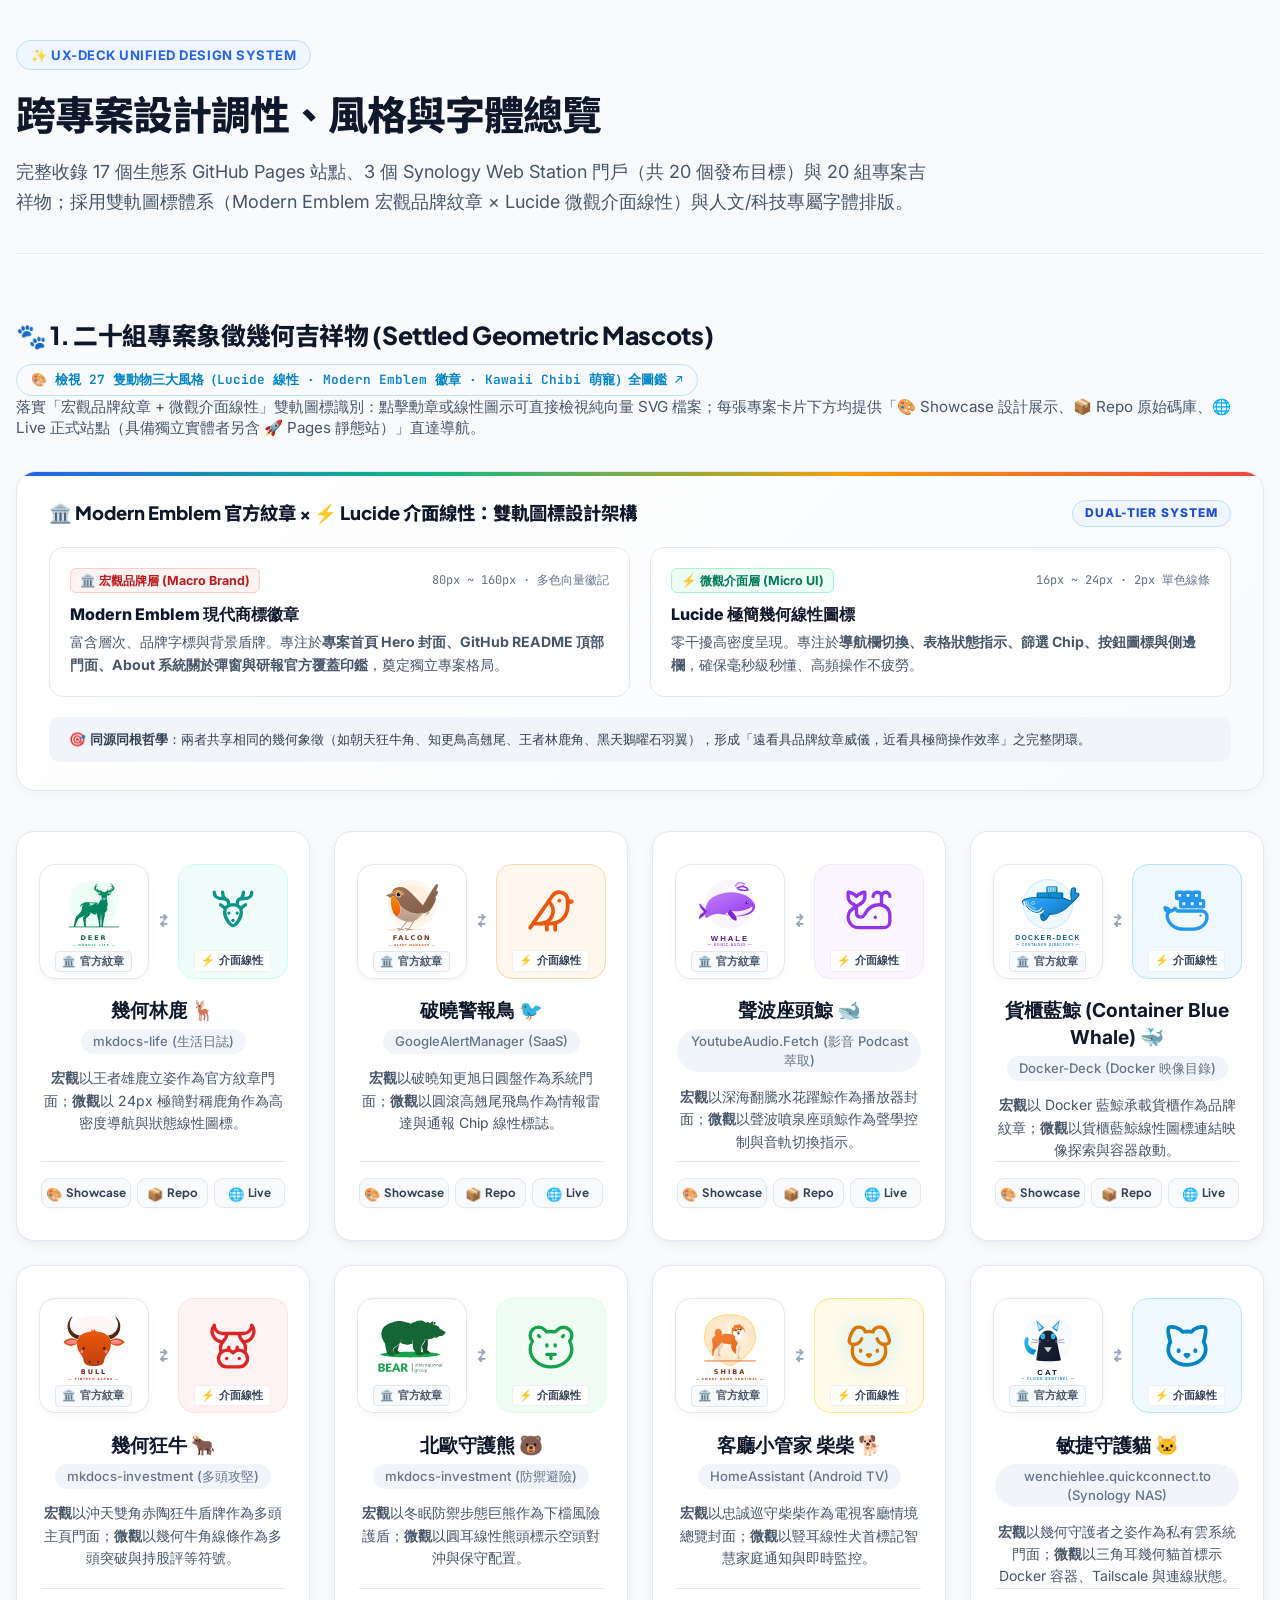
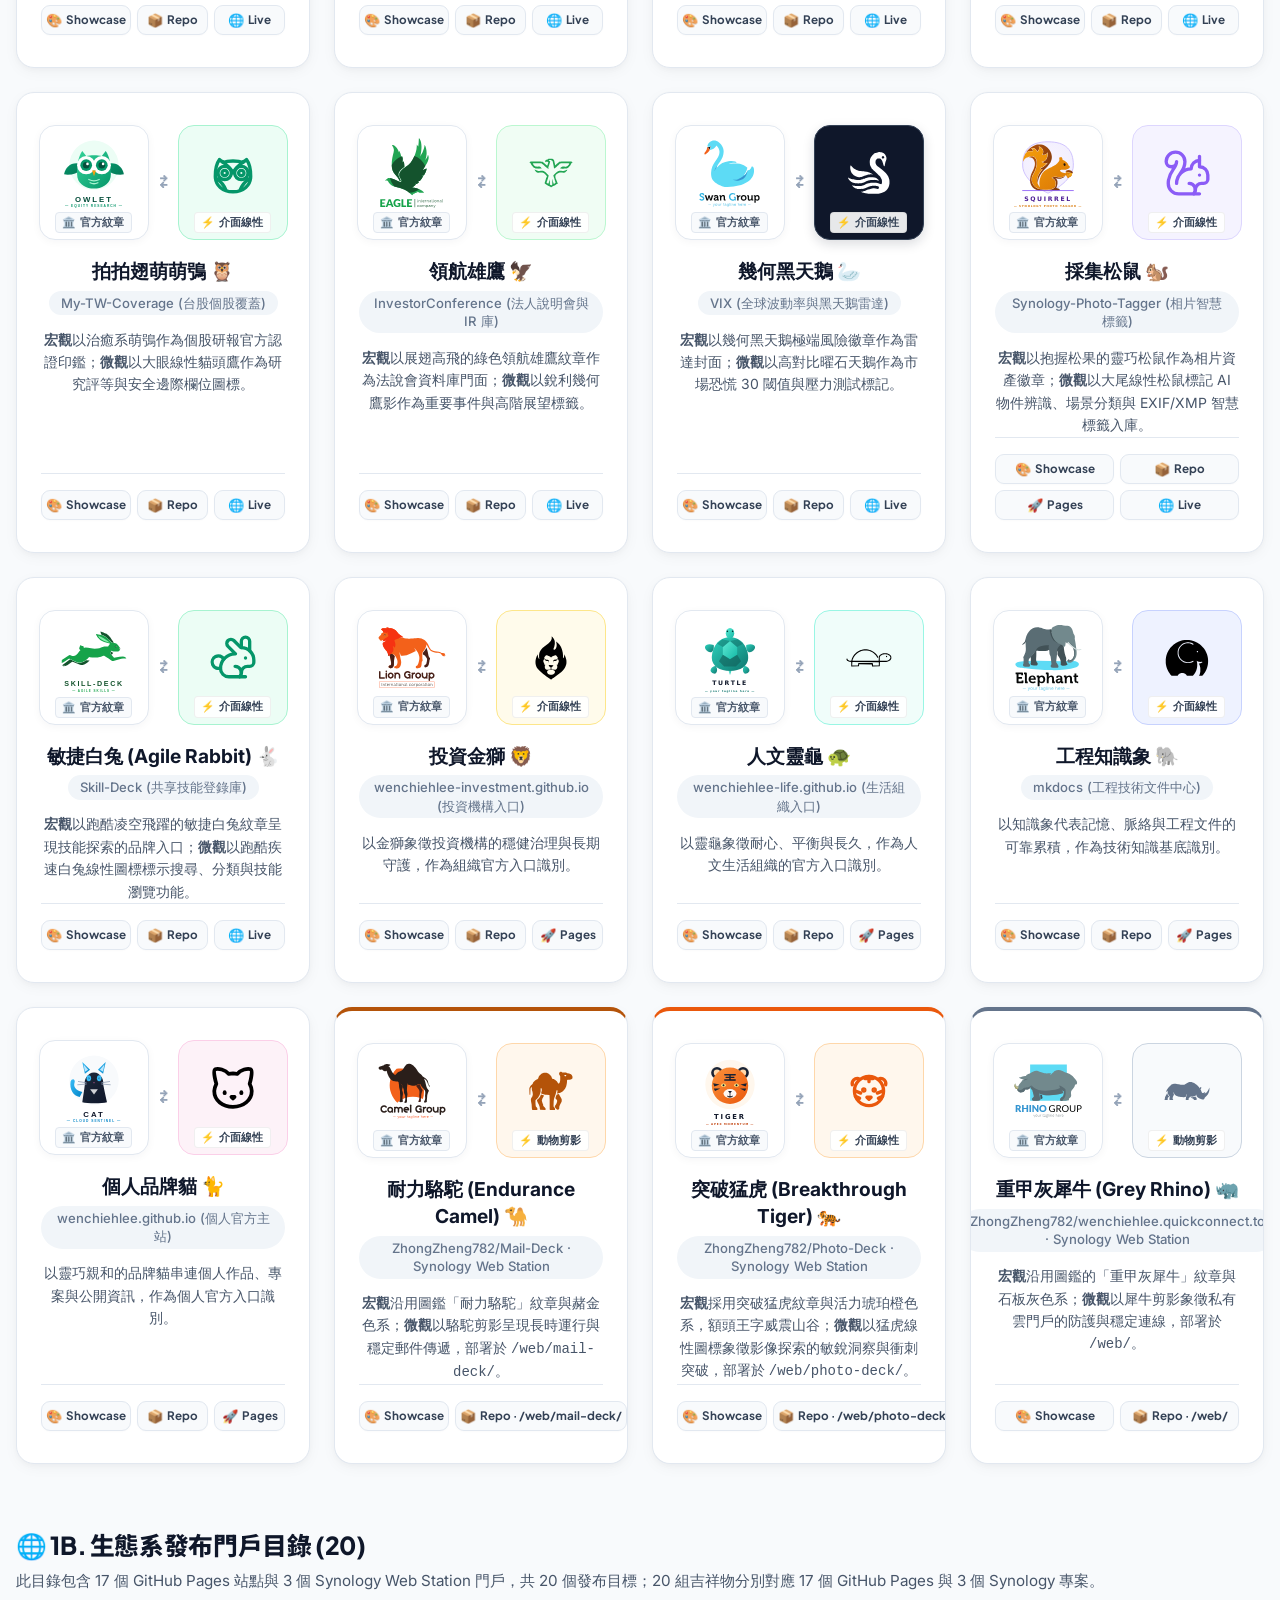
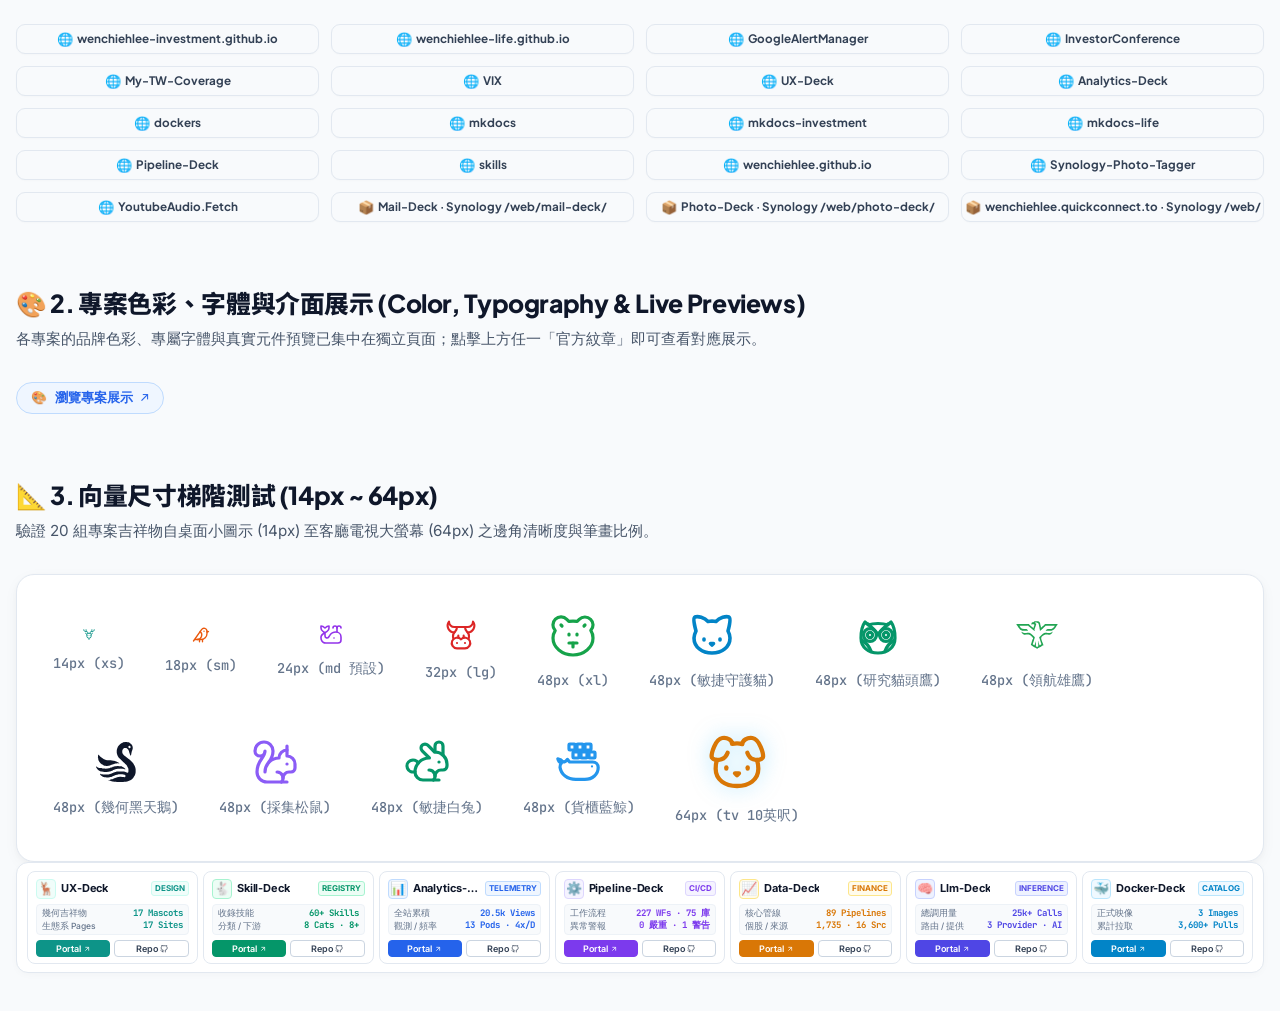
==== commit 44a25d09: "Add showcase cards for all twenty mascots" ====
--- a/index.html
+++ b/index.html
@@ -3433,7 +3433,7 @@
 
 
 <div class="card-endpoints ep-count-3">
-<a class="endpoint-pill ep-showcase" href="./showcases.html#mkdocs-investment" rel="noopener noreferrer" target="_blank" title="🎨 查看 UX-Deck 設計展示（色彩光譜、字體與元件）">
+<a class="endpoint-pill ep-showcase" href="./showcases.html#mkdocs-investment-bear" rel="noopener noreferrer" target="_blank" title="🎨 查看 UX-Deck 設計展示（色彩光譜、字體與元件）">
 <span class="ep-icon">🎨</span>
 <span class="ep-label">Showcase</span>
 </a>
@@ -3698,7 +3698,7 @@
 <div class="mascot-name">投資金獅 🦁</div>
 <div class="mascot-project">wenchiehlee-investment.github.io (投資機構入口)</div>
 <div class="mascot-desc">以金獅象徵投資機構的穩健治理與長期守護，作為組織官方入口識別。</div>
-<div class="card-endpoints ep-count-2"><a class="endpoint-pill ep-repo" href="https://github.com/wenchiehlee-investment/wenchiehlee-investment.github.io" target="_blank" rel="noopener noreferrer"><span class="ep-icon">📦</span><span class="ep-label">Repo</span></a><a class="endpoint-pill ep-pages" href="https://wenchiehlee-investment.github.io/" target="_blank" rel="noopener noreferrer"><span class="ep-icon">🚀</span><span class="ep-label">Pages</span></a></div>
+<div class="card-endpoints ep-count-3"><a class="endpoint-pill ep-showcase" href="./showcases.html#investment-home" target="_blank" rel="noopener noreferrer" title="🎨 查看 UX-Deck 專案展示"><span class="ep-icon">🎨</span><span class="ep-label">Showcase</span></a><a class="endpoint-pill ep-repo" href="https://github.com/wenchiehlee-investment/wenchiehlee-investment.github.io" target="_blank" rel="noopener noreferrer"><span class="ep-icon">📦</span><span class="ep-label">Repo</span></a><a class="endpoint-pill ep-pages" href="https://wenchiehlee-investment.github.io/" target="_blank" rel="noopener noreferrer"><span class="ep-icon">🚀</span><span class="ep-label">Pages</span></a></div>
 </div>
 <!-- Life organization homepage: geometric turtle mascot -->
 <div class="mascot-card card-turtle">
@@ -3710,7 +3710,7 @@
 <div class="mascot-name">人文靈龜 🐢</div>
 <div class="mascot-project">wenchiehlee-life.github.io (生活組織入口)</div>
 <div class="mascot-desc">以靈龜象徵耐心、平衡與長久，作為人文生活組織的官方入口識別。</div>
-<div class="card-endpoints ep-count-2"><a class="endpoint-pill ep-repo" href="https://github.com/wenchiehlee-life/wenchiehlee-life.github.io" target="_blank" rel="noopener noreferrer"><span class="ep-icon">📦</span><span class="ep-label">Repo</span></a><a class="endpoint-pill ep-pages" href="https://wenchiehlee-life.github.io/" target="_blank" rel="noopener noreferrer"><span class="ep-icon">🚀</span><span class="ep-label">Pages</span></a></div>
+<div class="card-endpoints ep-count-3"><a class="endpoint-pill ep-showcase" href="./showcases.html#life-home" target="_blank" rel="noopener noreferrer" title="🎨 查看 UX-Deck 專案展示"><span class="ep-icon">🎨</span><span class="ep-label">Showcase</span></a><a class="endpoint-pill ep-repo" href="https://github.com/wenchiehlee-life/wenchiehlee-life.github.io" target="_blank" rel="noopener noreferrer"><span class="ep-icon">📦</span><span class="ep-label">Repo</span></a><a class="endpoint-pill ep-pages" href="https://wenchiehlee-life.github.io/" target="_blank" rel="noopener noreferrer"><span class="ep-icon">🚀</span><span class="ep-label">Pages</span></a></div>
 </div>
 <!-- Engineering knowledge base: geometric elephant mascot -->
 <div class="mascot-card card-elephant">
@@ -3722,7 +3722,7 @@
 <div class="mascot-name">工程知識象 🐘</div>
 <div class="mascot-project">mkdocs (工程技術文件中心)</div>
 <div class="mascot-desc">以知識象代表記憶、脈絡與工程文件的可靠累積，作為技術知識基底識別。</div>
-<div class="card-endpoints ep-count-2"><a class="endpoint-pill ep-repo" href="https://github.com/wenchiehlee/mkdocs" target="_blank" rel="noopener noreferrer"><span class="ep-icon">📦</span><span class="ep-label">Repo</span></a><a class="endpoint-pill ep-pages" href="https://wenchiehlee.github.io/mkdocs/" target="_blank" rel="noopener noreferrer"><span class="ep-icon">🚀</span><span class="ep-label">Pages</span></a></div>
+<div class="card-endpoints ep-count-3"><a class="endpoint-pill ep-showcase" href="./showcases.html#mkdocs" target="_blank" rel="noopener noreferrer" title="🎨 查看 UX-Deck 專案展示"><span class="ep-icon">🎨</span><span class="ep-label">Showcase</span></a><a class="endpoint-pill ep-repo" href="https://github.com/wenchiehlee/mkdocs" target="_blank" rel="noopener noreferrer"><span class="ep-icon">📦</span><span class="ep-label">Repo</span></a><a class="endpoint-pill ep-pages" href="https://wenchiehlee.github.io/mkdocs/" target="_blank" rel="noopener noreferrer"><span class="ep-icon">🚀</span><span class="ep-label">Pages</span></a></div>
 </div>
 <!-- Personal homepage: geometric cat mascot -->
 <div class="mascot-card card-cat">
@@ -3734,20 +3734,20 @@
 <div class="mascot-name">個人品牌貓 🐈</div>
 <div class="mascot-project">wenchiehlee.github.io (個人官方主站)</div>
 <div class="mascot-desc">以靈巧親和的品牌貓串連個人作品、專案與公開資訊，作為個人官方入口識別。</div>
-<div class="card-endpoints ep-count-2"><a class="endpoint-pill ep-repo" href="https://github.com/wenchiehlee/wenchiehlee.github.io" target="_blank" rel="noopener noreferrer"><span class="ep-icon">📦</span><span class="ep-label">Repo</span></a><a class="endpoint-pill ep-pages" href="https://wenchiehlee.github.io/" target="_blank" rel="noopener noreferrer"><span class="ep-icon">🚀</span><span class="ep-label">Pages</span></a></div>
+<div class="card-endpoints ep-count-3"><a class="endpoint-pill ep-showcase" href="./showcases.html#personal-home" target="_blank" rel="noopener noreferrer" title="🎨 查看 UX-Deck 專案展示"><span class="ep-icon">🎨</span><span class="ep-label">Showcase</span></a><a class="endpoint-pill ep-repo" href="https://github.com/wenchiehlee/wenchiehlee.github.io" target="_blank" rel="noopener noreferrer"><span class="ep-icon">📦</span><span class="ep-label">Repo</span></a><a class="endpoint-pill ep-pages" href="https://wenchiehlee.github.io/" target="_blank" rel="noopener noreferrer"><span class="ep-icon">🚀</span><span class="ep-label">Pages</span></a></div>
 </div>
 <div class="mascot-card" style="border-top:4px solid #b45309;">
 <div class="mascot-duo-stage"><a class="emblem-tile" href="./tokens/icons/modern-emblem/emblem-camel.svg" target="_blank" rel="noopener noreferrer" title="檢視 耐力駱駝 (Endurance Camel) Modern Emblem ↗"><img alt="耐力駱駝 (Endurance Camel) Modern Emblem" class="emblem-thumb" src="./tokens/icons/modern-emblem/emblem-camel.svg"/><span class="badge-role-tag emblem-tag">🏛️ 官方紋章</span></a><div class="duo-divider"><span class="duo-arrow">⇄</span></div><a class="lucide-tile wrapper-camel" style="background:#fff7ed;border:1px solid #fed7aa;color:#b45309;" href="./tokens/icons/lucide/lucide-camel.svg" target="_blank" rel="noopener noreferrer" title="檢視 耐力駱駝 (Endurance Camel) 動物剪影 ↗"><img class="ux-icon ux-icon-xl" src="./tokens/icons/lucide/lucide-camel.svg" alt=""/><span class="badge-role-tag lucide-tag">⚡ 動物剪影</span></a></div>
 <div class="mascot-name">耐力駱駝 (Endurance Camel) 🐪</div><div class="mascot-project">ZhongZheng782/Mail-Deck · Synology Web Station</div><div class="mascot-desc"><strong>宏觀</strong>沿用圖鑑「耐力駱駝」紋章與赭金色系；<strong>微觀</strong>以駱駝剪影呈現長時運行與穩定郵件傳遞，部署於 <code>/web/mail-deck/</code>。</div>
-<div class="card-endpoints ep-count-2"><a class="endpoint-pill ep-showcase" href="./showcases.html#synology-nas" target="_blank" rel="noopener noreferrer"><span class="ep-icon">🎨</span><span class="ep-label">Showcase</span></a><a class="endpoint-pill ep-repo" href="https://github.com/ZhongZheng782/Mail-Deck" target="_blank" rel="noopener noreferrer"><span class="ep-icon">📦</span><span class="ep-label">Repo · /web/mail-deck/</span></a></div></div>
+<div class="card-endpoints ep-count-2"><a class="endpoint-pill ep-showcase" href="./showcases.html#mail-deck" target="_blank" rel="noopener noreferrer"><span class="ep-icon">🎨</span><span class="ep-label">Showcase</span></a><a class="endpoint-pill ep-repo" href="https://github.com/ZhongZheng782/Mail-Deck" target="_blank" rel="noopener noreferrer"><span class="ep-icon">📦</span><span class="ep-label">Repo · /web/mail-deck/</span></a></div></div>
 <div class="mascot-card card-tiger" style="border-top:4px solid #ea580c;">
 <div class="mascot-duo-stage"><a class="emblem-tile" href="./tokens/icons/modern-emblem/emblem-tiger.svg" target="_blank" rel="noopener noreferrer" title="檢視 突破猛虎 (Breakthrough Tiger) Modern Emblem ↗"><img alt="突破猛虎 (Breakthrough Tiger) Modern Emblem" class="emblem-thumb" src="./tokens/icons/modern-emblem/emblem-tiger.svg"/><span class="badge-role-tag emblem-tag">🏛️ 官方紋章</span></a><div class="duo-divider"><span class="duo-arrow">⇄</span></div><a class="lucide-tile wrapper-tiger" href="./tokens/icons/lucide/lucide-tiger.svg" target="_blank" rel="noopener noreferrer" title="檢視 突破猛虎 (Breakthrough Tiger) Lucide ↗"><svg aria-hidden="true" class="ux-icon ux-icon-xl ux-icon-tiger" fill="none" stroke="currentColor" stroke-linecap="round" stroke-linejoin="round" stroke-width="1.8" viewBox="0 0 24 24"><circle cx="12" cy="12" r="7"></circle><path d="M7 6a2.5 2.5 0 0 0-3 3"></path><path d="M17 6a2.5 2.5 0 0 1 3 3"></path><path d="M12 5v2.5"></path><path d="M10 6h4"></path><path d="M5.5 12l2.5 1"></path><path d="M5.5 14.5l2 1"></path><path d="M18.5 12l-2.5 1"></path><path d="M18.5 14.5l-2 1"></path><circle cx="9.5" cy="11.5" r=".5" fill="currentColor"></circle><circle cx="14.5" cy="11.5" r=".5" fill="currentColor"></circle><path d="M11 15h2l-1 1z"></path></svg><span class="badge-role-tag lucide-tag">⚡ 介面線性</span></a></div>
 <div class="mascot-name">突破猛虎 (Breakthrough Tiger) 🐅</div><div class="mascot-project">ZhongZheng782/Photo-Deck · Synology Web Station</div><div class="mascot-desc"><strong>宏觀</strong>採用突破猛虎紋章與活力琥珀橙色系，額頭王字威震山谷；<strong>微觀</strong>以猛虎線性圖標象徵影像探索的敏銳洞察與衝刺突破，部署於 <code>/web/photo-deck/</code>。</div>
-<div class="card-endpoints ep-count-2"><a class="endpoint-pill ep-showcase" href="./showcases.html#synology-nas" target="_blank" rel="noopener noreferrer"><span class="ep-icon">🎨</span><span class="ep-label">Showcase</span></a><a class="endpoint-pill ep-repo" href="https://github.com/ZhongZheng782/Photo-Deck" target="_blank" rel="noopener noreferrer"><span class="ep-icon">📦</span><span class="ep-label">Repo · /web/photo-deck/</span></a></div></div>
+<div class="card-endpoints ep-count-2"><a class="endpoint-pill ep-showcase" href="./showcases.html#photo-deck" target="_blank" rel="noopener noreferrer"><span class="ep-icon">🎨</span><span class="ep-label">Showcase</span></a><a class="endpoint-pill ep-repo" href="https://github.com/ZhongZheng782/Photo-Deck" target="_blank" rel="noopener noreferrer"><span class="ep-icon">📦</span><span class="ep-label">Repo · /web/photo-deck/</span></a></div></div>
 <div class="mascot-card" style="border-top:4px solid #64748b;">
 <div class="mascot-duo-stage"><a class="emblem-tile" href="./tokens/icons/modern-emblem/emblem-rhino.svg" target="_blank" rel="noopener noreferrer" title="檢視 重甲灰犀牛 (Grey Rhino) Modern Emblem ↗"><img alt="重甲灰犀牛 (Grey Rhino) Modern Emblem" class="emblem-thumb" src="./tokens/icons/modern-emblem/emblem-rhino.svg"/><span class="badge-role-tag emblem-tag">🏛️ 官方紋章</span></a><div class="duo-divider"><span class="duo-arrow">⇄</span></div><a class="lucide-tile" style="background:#f8fafc;border:1px solid #cbd5e1;color:#64748b;" href="./tokens/icons/lucide/lucide-rhino.svg" target="_blank" rel="noopener noreferrer" title="檢視 重甲灰犀牛 (Grey Rhino) 動物剪影 ↗"><img class="ux-icon ux-icon-xl" src="./tokens/icons/lucide/lucide-rhino.svg" alt=""/><span class="badge-role-tag lucide-tag">⚡ 動物剪影</span></a></div>
 <div class="mascot-name">重甲灰犀牛 (Grey Rhino) 🦏</div><div class="mascot-project">ZhongZheng782/wenchiehlee.quickconnect.to · Synology Web Station</div><div class="mascot-desc"><strong>宏觀</strong>沿用圖鑑的「重甲灰犀牛」紋章與石板灰色系；<strong>微觀</strong>以犀牛剪影象徵私有雲門戶的防護與穩定連線，部署於 <code>/web/</code>。</div>
-<div class="card-endpoints ep-count-2"><a class="endpoint-pill ep-showcase" href="./showcases.html#synology-nas" target="_blank" rel="noopener noreferrer"><span class="ep-icon">🎨</span><span class="ep-label">Showcase</span></a><a class="endpoint-pill ep-repo" href="https://github.com/ZhongZheng782/wenchiehlee.quickconnect.to" target="_blank" rel="noopener noreferrer"><span class="ep-icon">📦</span><span class="ep-label">Repo · /web/</span></a></div></div>
+<div class="card-endpoints ep-count-2"><a class="endpoint-pill ep-showcase" href="./showcases.html#quickconnect-rhino" target="_blank" rel="noopener noreferrer"><span class="ep-icon">🎨</span><span class="ep-label">Showcase</span></a><a class="endpoint-pill ep-repo" href="https://github.com/ZhongZheng782/wenchiehlee.quickconnect.to" target="_blank" rel="noopener noreferrer"><span class="ep-icon">📦</span><span class="ep-label">Repo · /web/</span></a></div></div>
 </div>
 <!-- SECTION 1B: ECOSYSTEM PAGES DIRECTORY -->
 <div class="section-title" id="ecosystem-pages">🌐 1B. 生態系發布門戶目錄 (20)</div>
